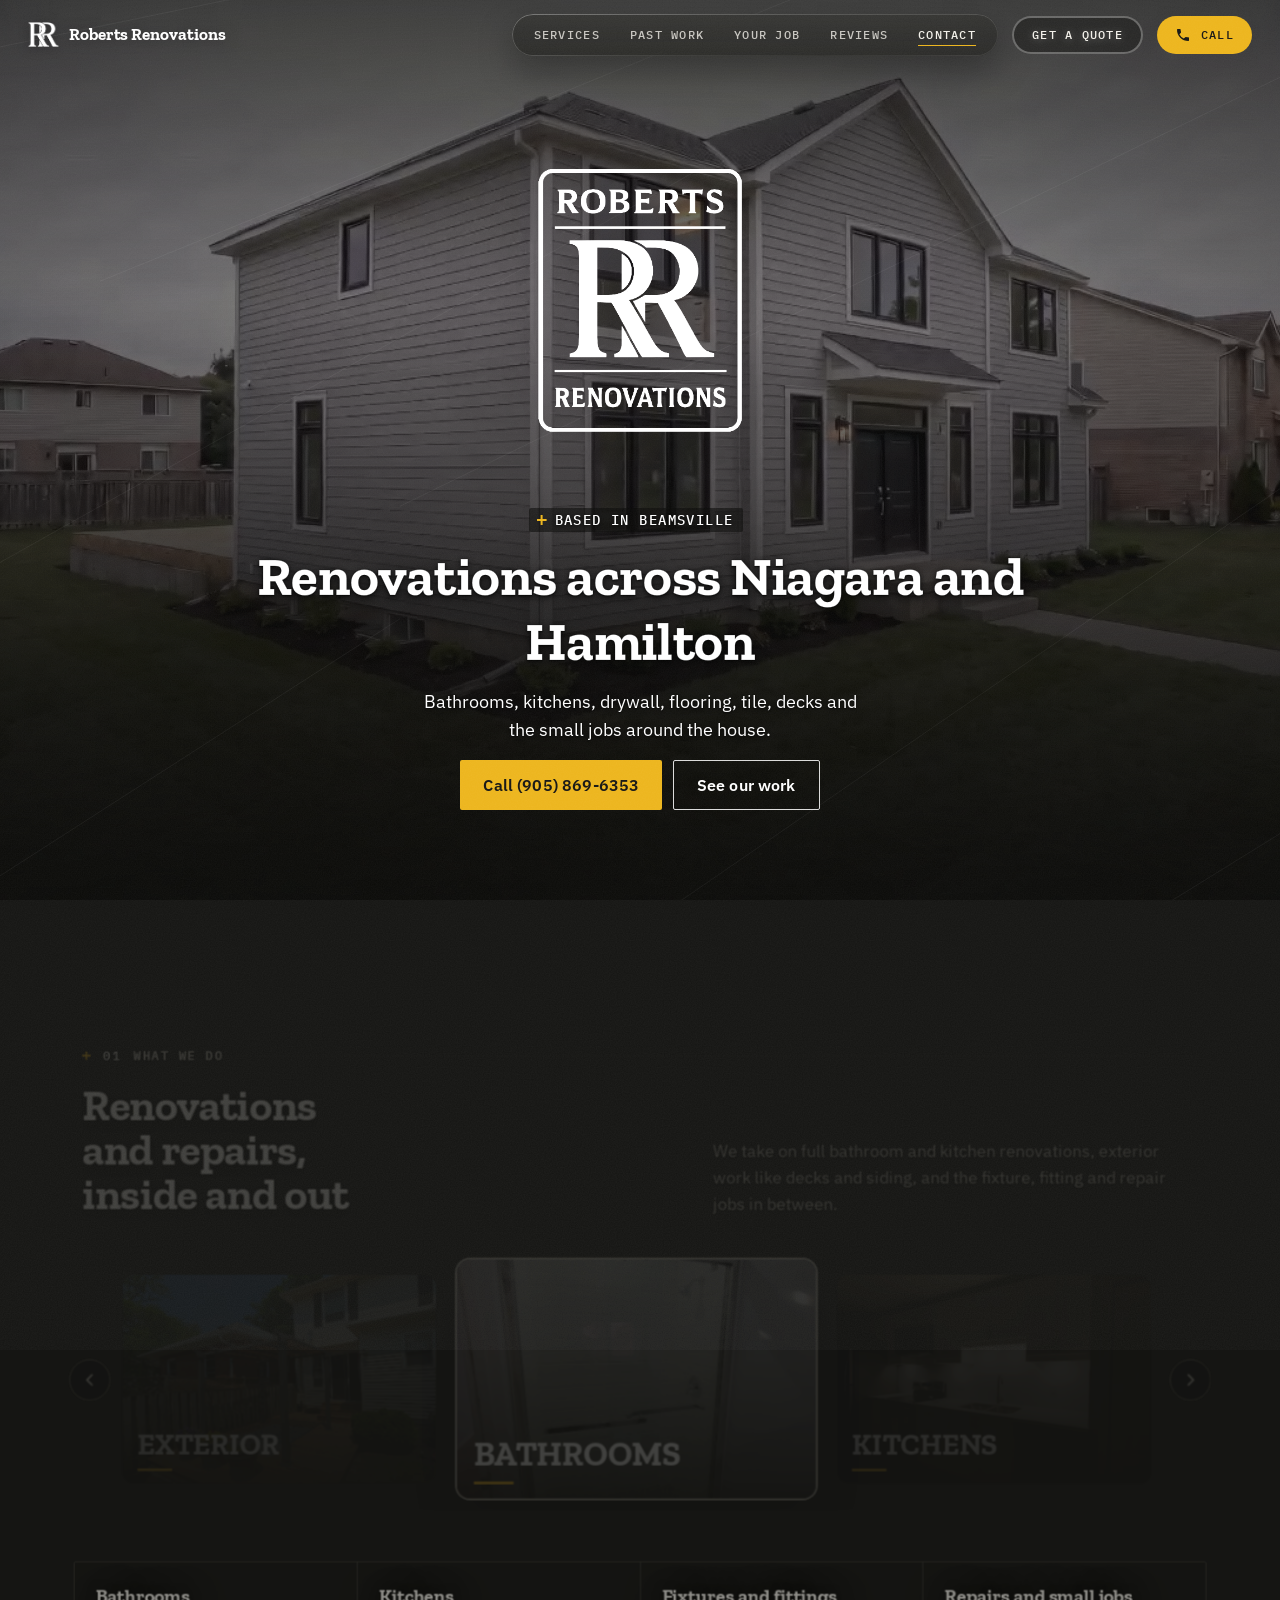
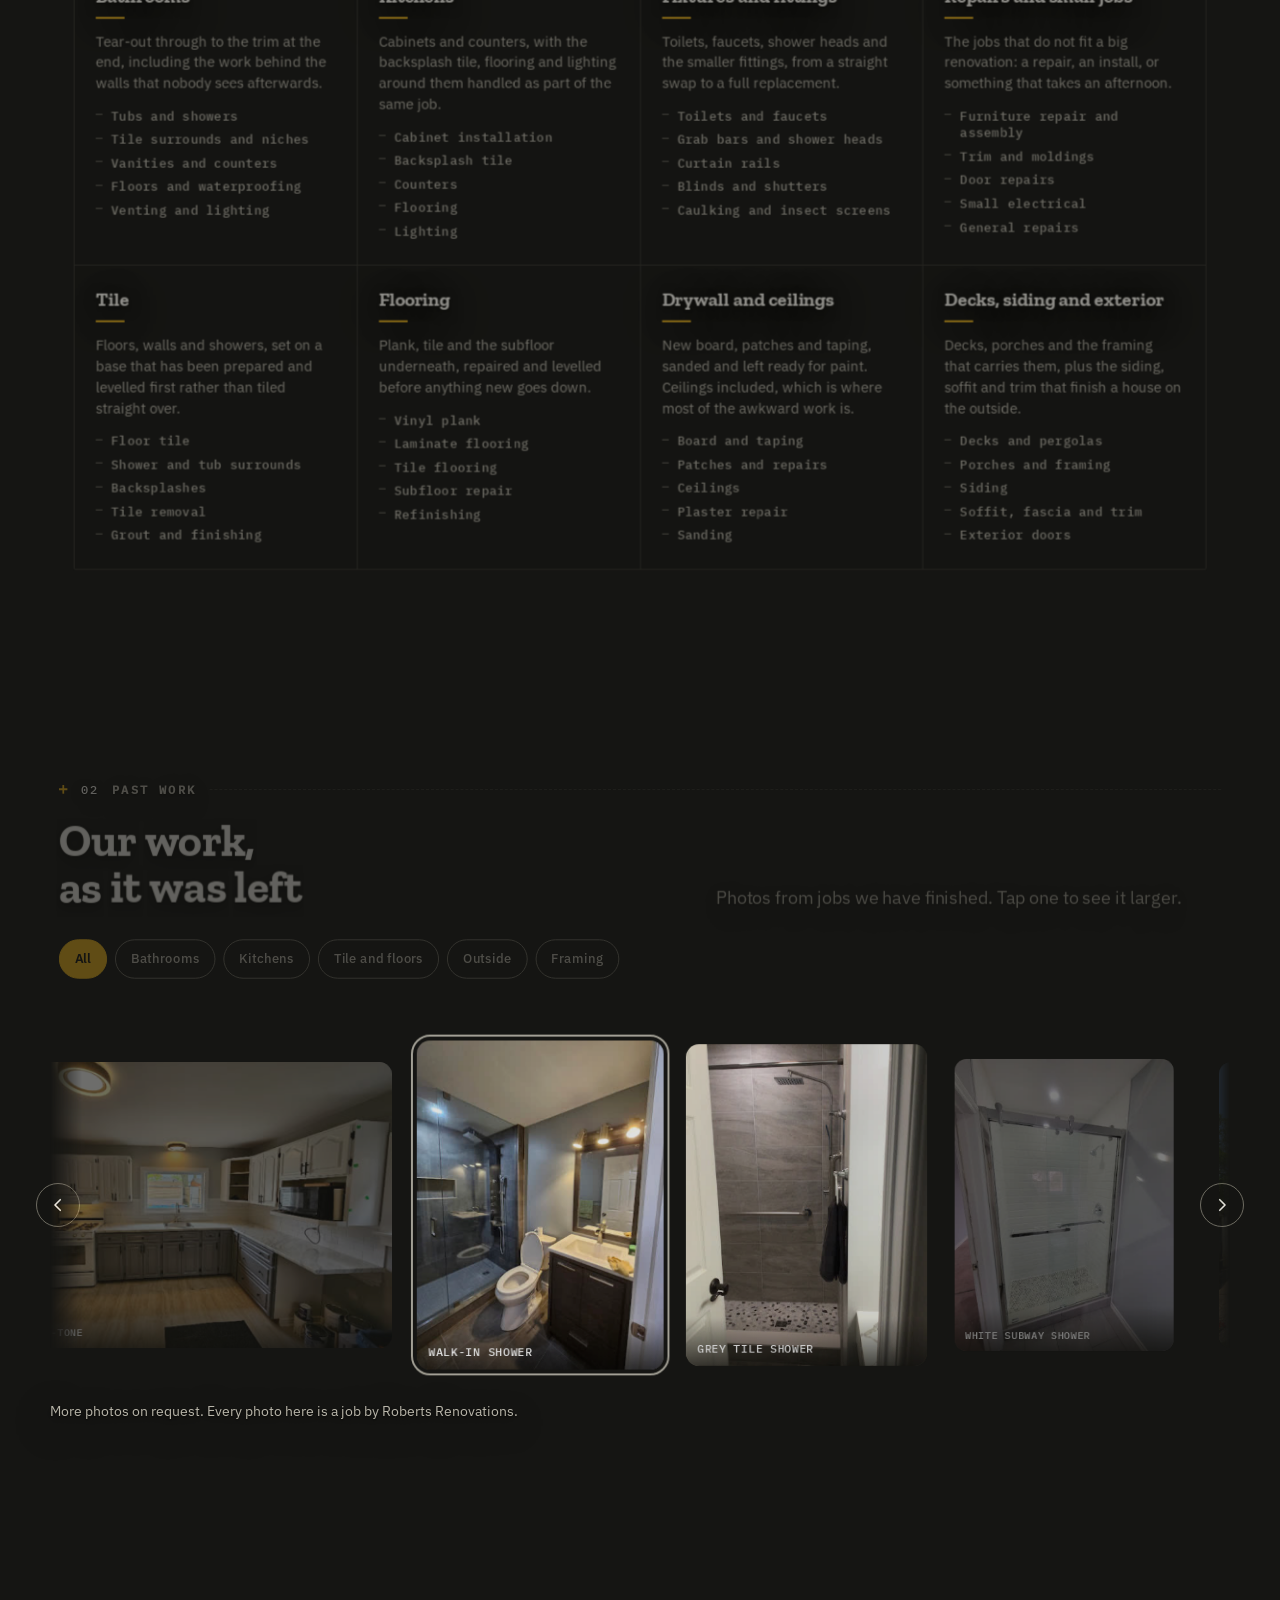
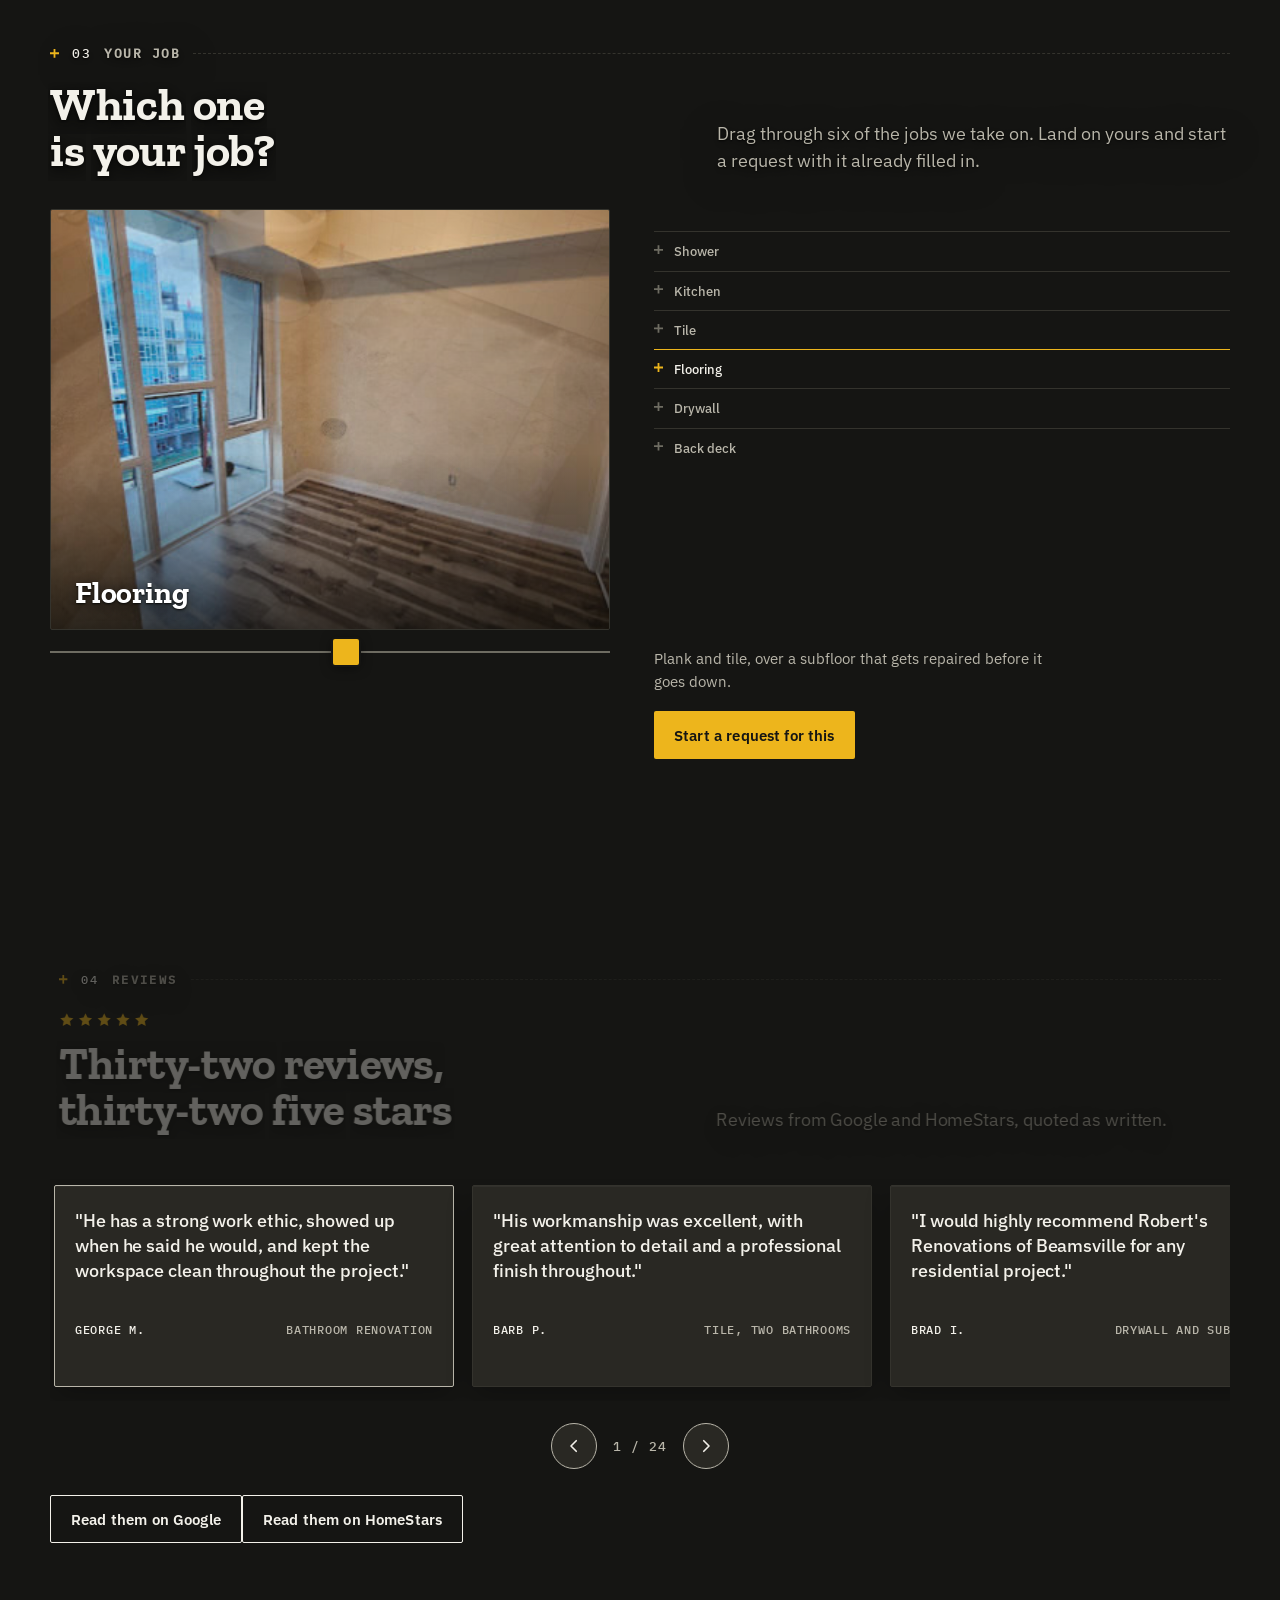
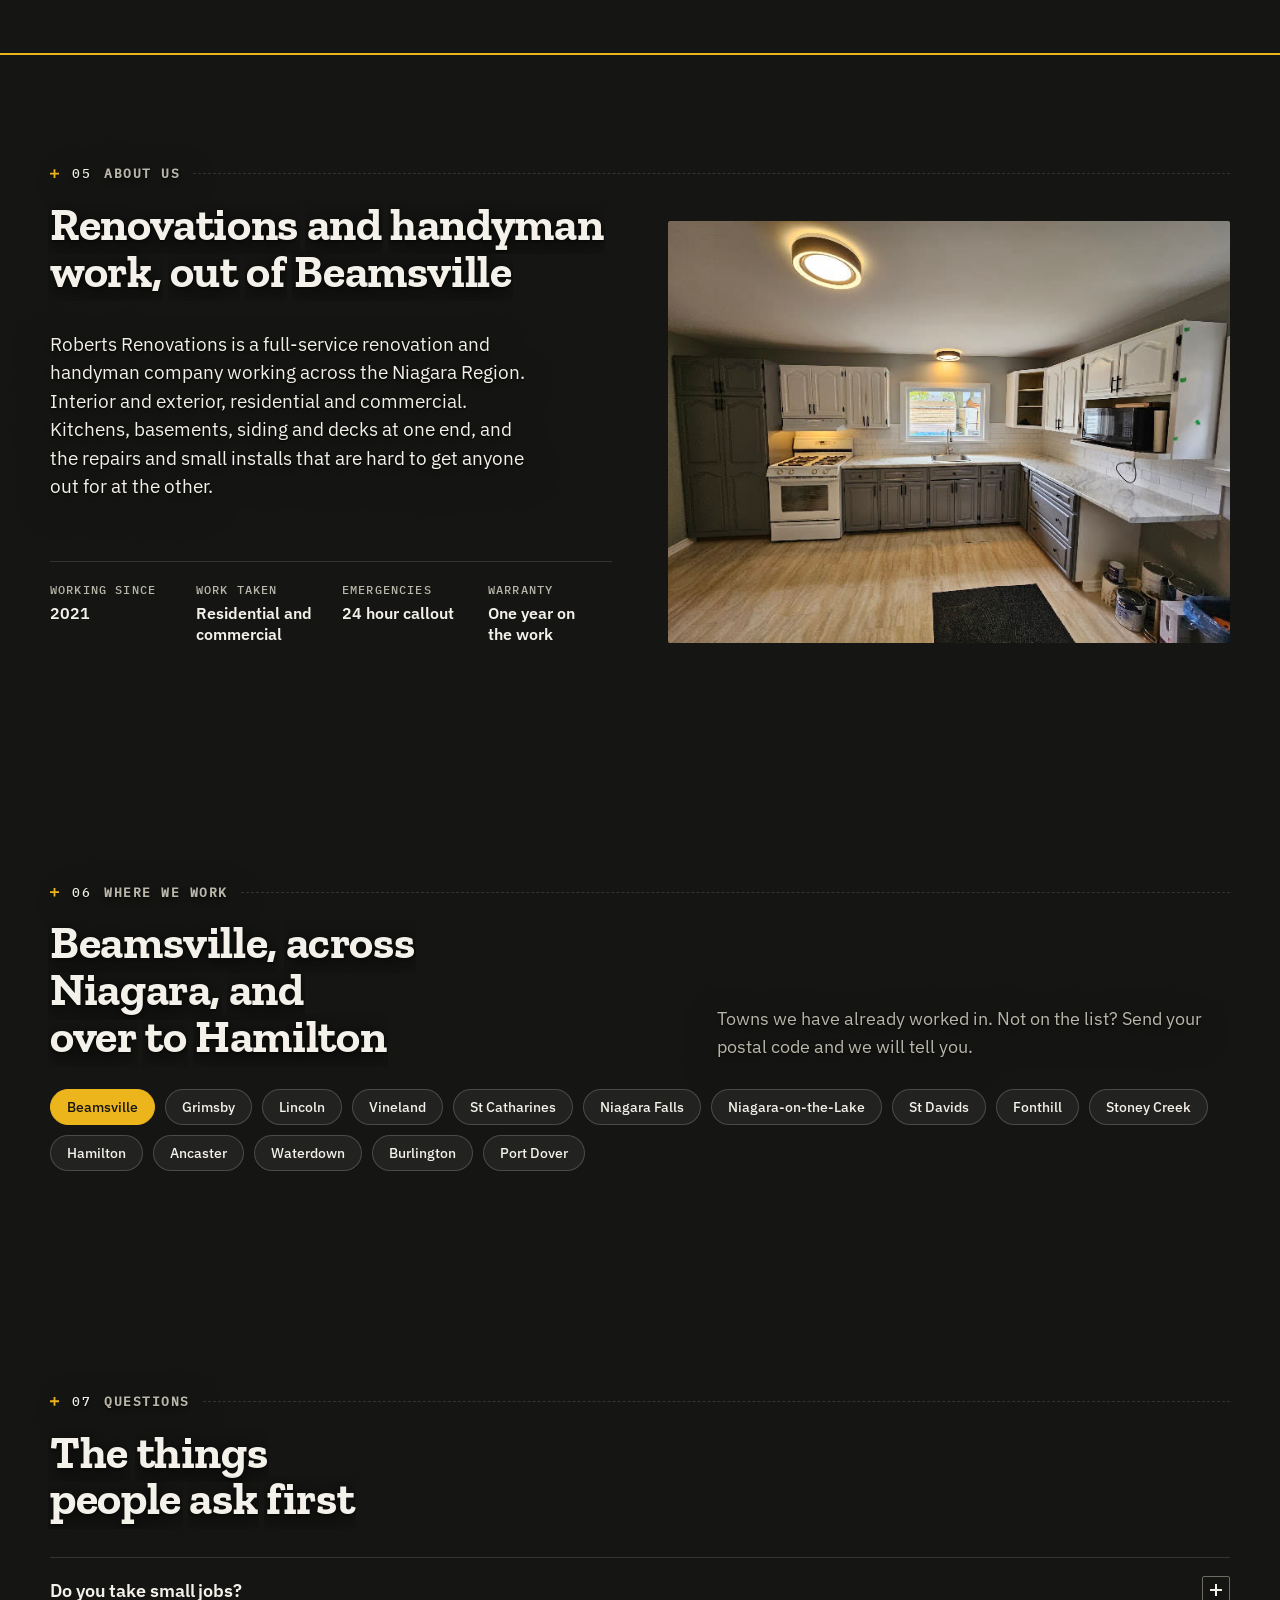
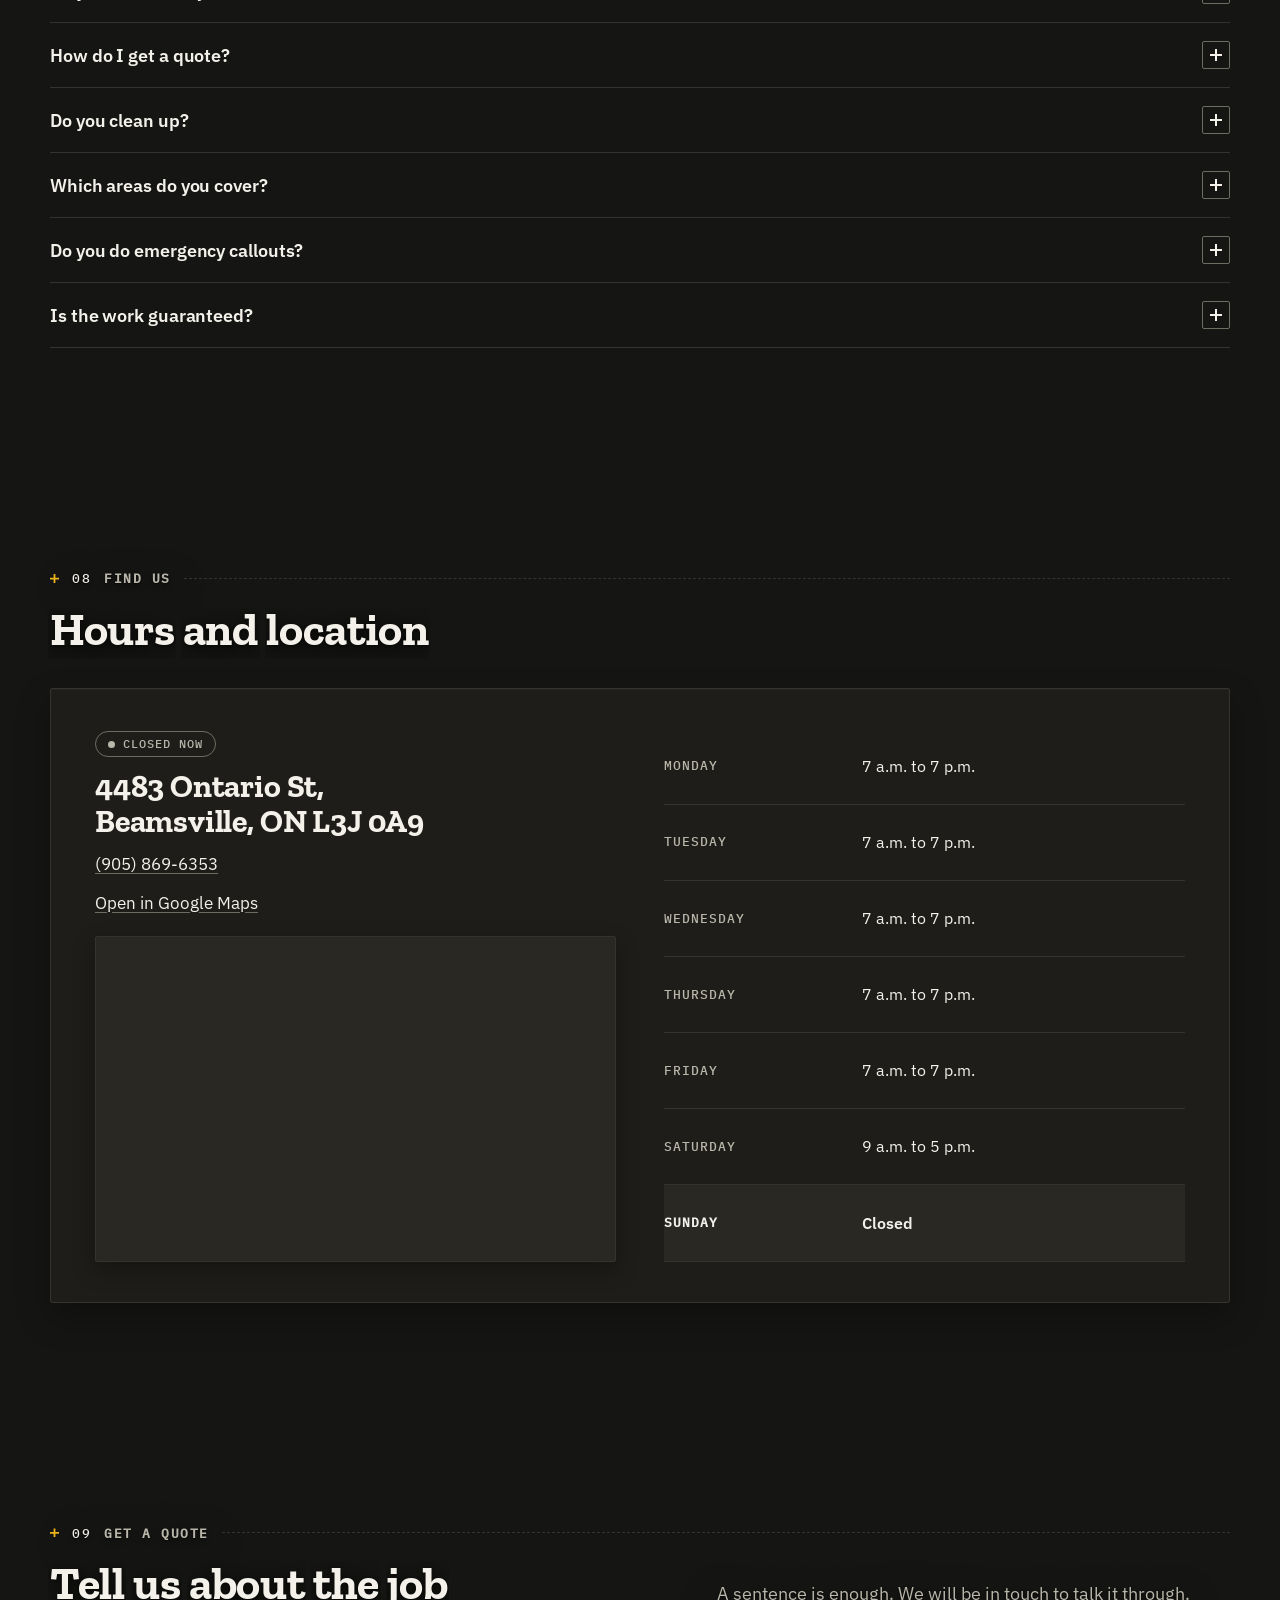
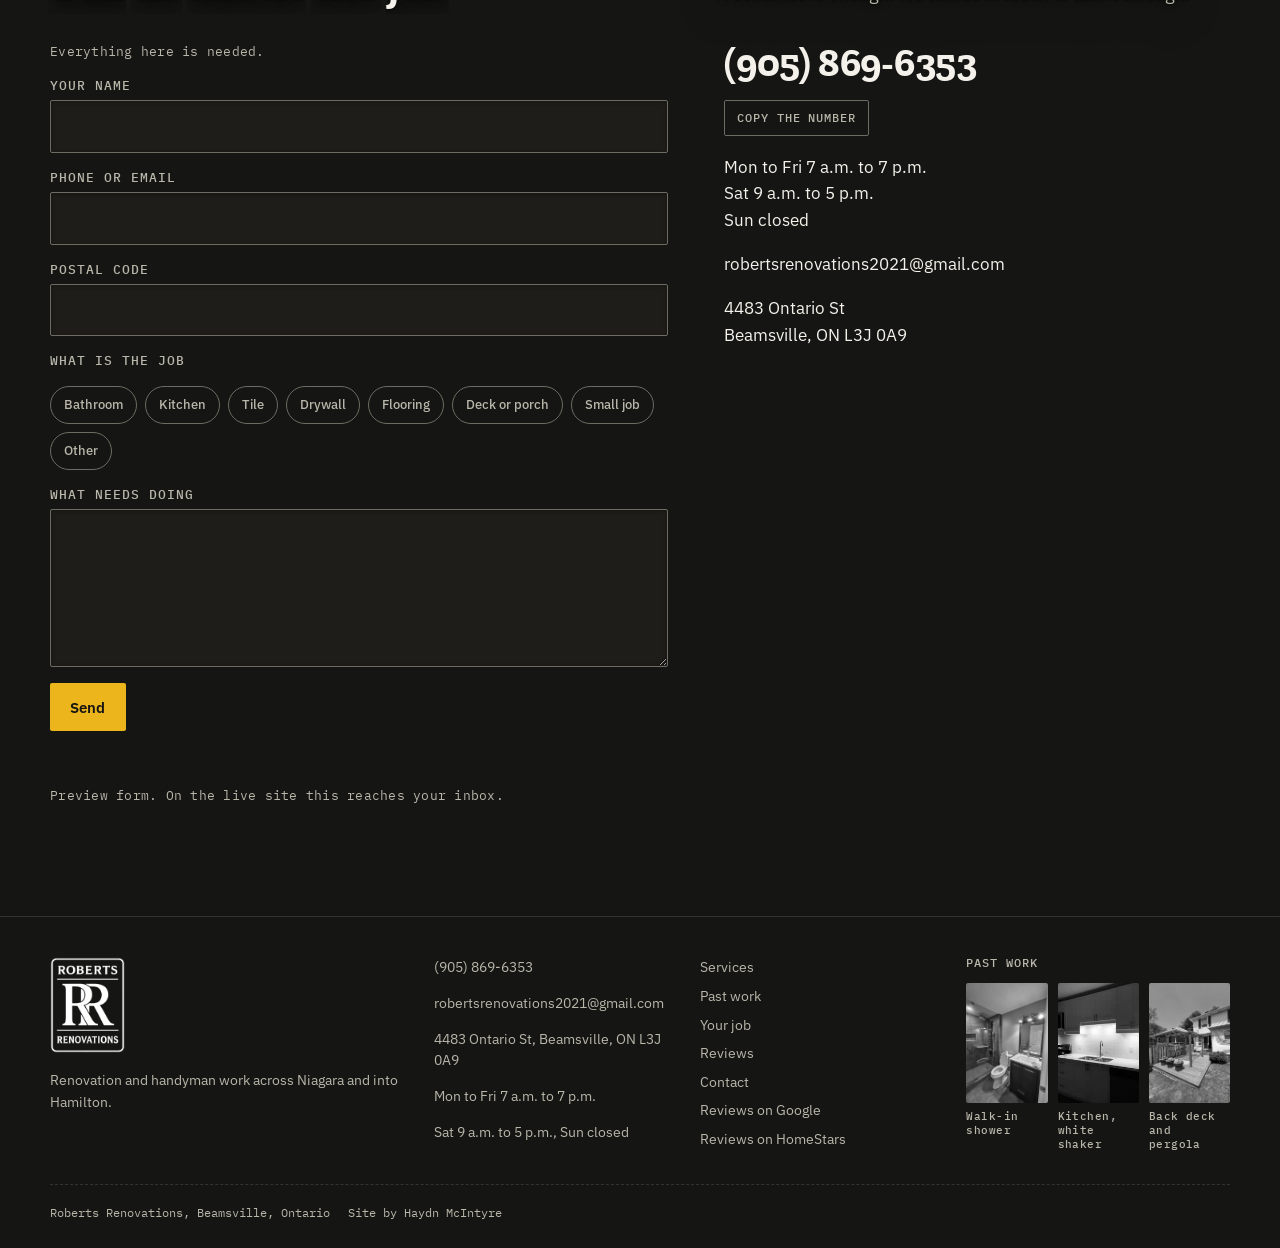
==== index.html @ 41fe7f17 "The first section arrives while the last caption is still leaving The gap after "Bathrooms and kitch" ====
<!doctype html>
<html lang="en">
<head>
<meta charset="utf-8">
<meta name="viewport" content="width=device-width, initial-scale=1, viewport-fit=cover">
<title>Renovations, Beamsville to Hamilton | Roberts Renovations</title>
<meta name="description" content="Full-service renovation and handyman work across Niagara and into Hamilton. Bathrooms, kitchens, drywall, flooring, tile, decks, repairs and small jobs. Roberts Renovations, Beamsville, Ontario. Call (905) 869-6353.">
<!-- DEPLOY STEP: these point at the GitHub Pages preview. Patch them to the client's own domain at launch. -->
<link rel="canonical" href="https://haydnm17.github.io/roberts-renovations/">
<meta property="og:type" content="website">
<meta property="og:site_name" content="Roberts Renovations">
<meta property="og:title" content="Renovations, Beamsville to Hamilton | Roberts Renovations">
<meta property="og:description" content="Full-service renovation and handyman work across Niagara and into Hamilton. Based in Beamsville, Ontario.">
<meta property="og:url" content="https://haydnm17.github.io/roberts-renovations/">
<meta property="og:image" content="https://haydnm17.github.io/roberts-renovations/assets/og.jpg">
<meta property="og:image:width" content="1200">
<meta property="og:image:height" content="630">
<meta property="og:image:alt" content="Roberts Renovations">
<meta name="twitter:card" content="summary_large_image">
<meta name="theme-color" content="#151513">
<!-- MOCKUP: remove this line the day it goes live for the client. -->
<meta name="robots" content="noindex, nofollow">
<link rel="icon" href="favicon-32.png?v=3" sizes="32x32" type="image/png">
<link rel="icon" href="favicon-48.png?v=3" sizes="48x48" type="image/png">
<link rel="apple-touch-icon" href="apple-touch-icon.png?v=3">
<link rel="manifest" href="site.webmanifest">
<link rel="preload" href="fonts/zilla-slab-700.woff2" as="font" type="font/woff2" crossorigin>
<link rel="stylesheet" href="site.css?v=15">
<script src="occlude.js?v=3" defer></script>
<script src="reviews-slider.js?v=1" defer></script>
<script src="carousel.js?v=4" defer></script>
<script src="script.js?v=28" defer></script>
<script src="motion.js?v=1" defer></script>
<script type="application/ld+json">
{
  "@context": "https://schema.org",
  "@type": "GeneralContractor",
  "@id": "https://haydnm17.github.io/roberts-renovations/#business",
  "name": "Roberts Renovations",
  "url": "https://haydnm17.github.io/roberts-renovations/",
  "image": "https://haydnm17.github.io/roberts-renovations/assets/og.jpg",
  "telephone": "+19058696353",
  "description": "Full-service renovation and handyman company. Bathrooms, kitchens, drywall, flooring, tile, decks, repairs and small jobs across Niagara and into Hamilton.",
  "address": {
    "@type": "PostalAddress",
    "streetAddress": "4483 Ontario St",
    "addressLocality": "Beamsville",
    "addressRegion": "ON",
    "postalCode": "L3J 0A9",
    "addressCountry": "CA"
  },
  "areaServed": ["Beamsville, Ontario","Grimsby, Ontario","Lincoln, Ontario","Vineland, Ontario","St. Catharines, Ontario", "St. Davids, Ontario", "Port Dover, Ontario","Niagara Falls, Ontario","Niagara-on-the-Lake, Ontario","Fonthill, Ontario","Stoney Creek, Ontario","Hamilton, Ontario","Ancaster, Ontario","Waterdown, Ontario","Burlington, Ontario"],
  "openingHoursSpecification": [
    {"@type": "OpeningHoursSpecification","dayOfWeek": ["Monday","Tuesday","Wednesday","Thursday","Friday"],"opens": "07:00","closes": "19:00"},
    {"@type": "OpeningHoursSpecification","dayOfWeek": ["Saturday"],"opens": "09:00","closes": "17:00"}
  ]
}
</script>
</head>
<body>
<!-- One environment behind the whole page. The gradient is the fallback and shows until the
     orbit loop has a frame; script.js only starts fetching it once the visitor is past the hero,
     so it never competes with the hero film for bandwidth. -->
<!-- The build film lives here now, not in the hero. It is the background of the page: fixed,
     behind everything, scrubbing as you scroll, until the switch point where it hands over to the
     orbit loop below. It was inside the hero's sticky stage before, which is why it could only
     ever be behind the first screen. Everything under it is a single fixed layer so there is only
     ever one copy of each video decoding. -->
<div class="env" aria-hidden="true">
  <img class="film-poster" src="assets/film-first.jpg" alt="" decoding="async">
  <video class="film-video" preload="none" muted playsinline disablepictureinpicture tabindex="-1"></video>
  <canvas class="film-fg" hidden></canvas>
  <div class="film-scrim"></div>
  <div class="film-vignette"></div>
  <div class="env-veil"></div>
</div>
<a class="skip" href="#main">Skip to content</a>
<div class="progress" aria-hidden="true"></div>
<div class="grain" aria-hidden="true"></div>
<div class="ambient-lines" aria-hidden="true">
  <svg viewBox="0 0 1280 1600" preserveAspectRatio="none">
    <line pathLength="1" x1="-100" y1="120" x2="500" y2="-100"></line>
    <line pathLength="1" x1="100" y1="500" x2="900" y2="-80"></line>
    <line pathLength="1" x1="400" y1="900" x2="1300" y2="120"></line>
    <line pathLength="1" x1="-200" y1="1200" x2="700" y2="300"></line>
    <line pathLength="1" x1="600" y1="1700" x2="1500" y2="600"></line>
    <line pathLength="1" x1="900" y1="1900" x2="1900" y2="800"></line>
    <line pathLength="1" x1="-300" y1="1900" x2="400" y2="1100"></line>
  </svg>
</div>

<header class="site-header" id="top">
  <a class="brand" href="#top" aria-label="Roberts Renovations, home">
    <img class="mark" src="assets/logo-mark.png" alt="" width="269" height="219" decoding="async">
    <span>Roberts Renovations</span>
  </a>
  <nav class="nav" aria-label="Sections">
    <a href="#services">Services</a>
    <a href="#work">Past work</a>
    <a href="#pick">Your job</a>
    <a href="#reviews">Reviews</a>
    <a href="#contact">Contact</a>
  </nav>
  <a class="btn btn-outline btn-quote" href="#contact">Get a quote</a>
  <a class="btn btn-primary btn-call" href="tel:+19058696353">
    <svg viewBox="0 0 24 24" aria-hidden="true"><path fill="currentColor" d="M6.6 10.8a15.1 15.1 0 0 0 6.6 6.6l2.2-2.2a1 1 0 0 1 1-.25c1.1.37 2.3.57 3.6.57a1 1 0 0 1 1 1V20a1 1 0 0 1-1 1A17 17 0 0 1 3 4a1 1 0 0 1 1-1h3.5a1 1 0 0 1 1 1c0 1.25.2 2.45.57 3.57a1 1 0 0 1-.25 1L6.6 10.8Z"/></svg>
    <span>Call</span>
  </a>
  <button class="menu-btn" aria-expanded="false" aria-controls="menu"><span>Menu</span><span class="bars" aria-hidden="true"></span></button>
</header>

<div class="menu" id="menu" role="dialog" aria-modal="false" aria-label="Menu">
  <ol>
    <li><a href="#services"><span class="n">01</span>Services</a></li>
    <li><a href="#work"><span class="n">02</span>Past work</a></li>
    <li><a href="#pick"><span class="n">03</span>Your job</a></li>
    <li><a href="#reviews"><span class="n">04</span>Reviews</a></li>
    <li><a href="#contact"><span class="n">05</span>Contact</a></li>
  </ol>
  <div class="menu-foot">
    <a href="tel:+19058696353">(905) 869-6353</a>
    <span>4483 Ontario St, Beamsville, ON L3J 0A9</span>
    <span>Mon to Fri 7 a.m. to 7 p.m., Sat 9 a.m. to 5 p.m., Sun closed</span>
  </div>
</div>

<main id="main" tabindex="-1">

<section class="film" id="film" aria-label="Roberts Renovations">
  <div class="film-scroll">
    <div class="film-stage">
      <!-- The film itself is no longer here. It is the page background now, in the .env layer at
           the top of the body, so it can run behind every section rather than only behind this
           one. What is left in the hero is the crest, the captions, and the readout: the things
           that belong to the first screen. -->
      <div class="film-crest" aria-hidden="true">
        <img class="film-crest-mark" src="assets/logo-full.png" alt="" width="376" height="484" decoding="async">
      </div>

      <div class="beats">
        <div class="beat beat-hero" data-in="-0.1" data-peak="0" data-out="0.12">
          <p class="kicker">Based in Beamsville</p>
          <div class="bracket-frame">
            <span class="bracket bracket-tl" aria-hidden="true"></span>
            <span class="bracket bracket-br" aria-hidden="true"></span>
            <h1>Renovations across Niagara and Hamilton</h1>
          </div>
          <div class="row">
            <a class="btn btn-primary" href="tel:+19058696353">Call (905) 869-6353</a>
            <a class="btn btn-ghost" href="#work">See our work</a>
          </div>
        </div>
        <div class="beat beat-svc" data-in="0.06" data-peak="0.22" data-out="0.44"><p class="beat-line">Demolition and tear-outs.</p></div>
        <div class="beat beat-svc" data-in="0.30" data-peak="0.46" data-out="0.66"><p class="beat-line">Subfloor repair and levelling.</p></div>
        <div class="beat beat-svc" data-in="0.52" data-peak="0.66" data-out="0.86"><p class="beat-line">Drywall, flooring and tile.</p></div>
        <div class="beat beat-svc" data-in="0.72" data-peak="0.86" data-out="1.00"><p class="beat-line">Bathrooms and kitchens, finished properly.</p></div>
        <div class="beat beat-final" data-in="0.91" data-peak="0.955" data-out="2">
          <div class="beat-copy">
            <p class="kicker">Reviews</p>
            <div class="bracket-frame">
              <span class="bracket bracket-tl" aria-hidden="true"></span>
              <span class="bracket bracket-br" aria-hidden="true"></span>
              <p class="beat-line">Thirty-two five-star reviews.</p>
            </div>
            <div class="row">
              <a class="btn btn-primary" href="tel:+19058696353">Call (905) 869-6353</a>
              <a class="btn btn-ghost" href="#reviews">Read the reviews</a>
            </div>
          </div>
          <div class="quote-card">
            <span class="bracket bracket-tl" aria-hidden="true"></span>
            <p class="label"><span>Get a quote</span></p>
            <p>Tell us about the job. We will be in touch to talk it through.</p>
            <p class="quote-phone"><a href="tel:+19058696353">(905) 869-6353</a></p>
            <a class="btn btn-primary" href="#contact">Send a request</a>
          </div>
        </div>
        <div class="beat beat-static">
          <p class="kicker">Based in Beamsville</p>
          <h1>Renovations across Niagara and Hamilton</h1>
          <p class="lede">Bathrooms, kitchens, drywall, flooring, tile, decks and the small jobs around the house.</p>
          <div class="row">
            <a class="btn btn-primary" href="tel:+19058696353">Call (905) 869-6353</a>
            <a class="btn btn-ghost" href="#work">See our work</a>
          </div>
        </div>
      </div>

      <svg class="film-ring" viewBox="0 0 48 48" aria-hidden="true">
        <circle cx="24" cy="24" r="20" fill="none" stroke="rgba(255,255,255,.22)" stroke-width="2"/>
        <circle class="arc" cx="24" cy="24" r="20" fill="none" stroke="#EDB51C" stroke-width="2"
                stroke-linecap="round" stroke-dasharray="126" style="stroke-dashoffset:126"/>
      </svg>
    </div>
  </div>
</section>

<section class="section landing" id="services" data-n="01">
  <div class="wrap">
    <p class="label"><span class="n">01</span><span>What we do</span></p>
    <div class="title-block">
      <h2>Renovations and repairs, inside and out</h2>
      <p class="lede">We take on full bathroom and kitchen renovations, exterior work like decks and siding, and the fixture, fitting and repair jobs in between.</p>
    </div>

    <!-- The photograph is a backdrop for the word here, not a portfolio shot. The portfolio is
         the work grid below, which is why those run sharp and these run dark. Every tile names
         something the photographs or the ten reviews actually evidence, so nothing here is a
         service nobody has seen them do. The images are decorative and carry no alt text: the
         link's own words are the label. -->
    <ul class="svc-tiles">
      <li><a href="#work"><img src="assets/shower-white-subway.jpg" alt="" loading="lazy" width="382" height="510"><span>Bathrooms</span></a></li>
      <li><a href="#work"><img src="assets/kitchen-white-shaker.jpg" alt="" loading="lazy" width="680" height="324"><span>Kitchens</span></a></li>
      <li><a href="#work"><img src="assets/floor-tile.jpg" alt="" loading="lazy" width="382" height="510"><span>Tile</span></a></li>
      <li><a href="#work"><img src="assets/vinyl-plank-floor.jpg" alt="" loading="lazy" width="382" height="510"><span>Flooring</span></a></li>
      <li><a href="#work"><img src="assets/commercial-drywall.jpg" alt="" loading="lazy" width="382" height="510"><span>Drywall</span></a></li>
      <li><a href="#work"><img src="assets/deck-pergola.jpg" alt="" loading="lazy" width="382" height="510"><span>Exterior</span></a></li>
    </ul>

    <!-- What each service actually involves. This is the part a homeowner is looking for and
         the thing the old list did not give them. Every heading here is evidenced: the six
         Google categories, the photographs, or the ten reviews. Descriptions say what the work
         is, never what it costs, how long it takes, or what is guaranteed. Do not add a price,
         a timeframe, a warranty or a licence claim to this section. -->
    <ul class="svc-detail">
    
      <!-- SOURCE: Google reviews from George Mitges and Marlene McDonald (full bathroom renovations,
           teardown to finish, new drywall, flooring and a walk-in shower); Google review from
           aubreyannwatkins (venting and interior/exterior lighting for a basement bathroom); their
           own HomeStars description ("updating a kitchen, finishing a basement... residential and
           commercial renovation needs") and their HomeStars service list ("Install or renovate
           bathroom", "Powder room renovation", "Repair shower or bath", "Bathtub or kitchen
           resurface or reface"); photos assets/bathroom-walkin-shower.jpg, assets/shower-grey-tile.jpg,
           assets/shower-white-subway.jpg, assets/vanity-marble.jpg (vanity with marble-look counter). -->
      <li>
        <h3>Bathrooms</h3>
        <p>Tear-out through to the trim at the end, including the work behind the walls that nobody sees afterwards.</p>
        <ul><li>Tubs and showers</li><li>Tile surrounds and niches</li><li>Vanities and counters</li><li>Floors and waterproofing</li><li>Venting and lighting</li></ul>
      </li>
    
      <!-- SOURCE: their own HomeStars description ("updating a kitchen"); their HomeStars service
           list ("Repair kitchen cabinets", "Assemble or disassemble kitchen cabinets", "Bathtub or
           kitchen resurface or reface"); photos assets/kitchen-two-tone.jpg and
           assets/kitchen-white-shaker.jpg, both viewed directly: cabinets, marble-look counters,
           subway tile backsplash, under-cabinet and ceiling lighting, and flooring are all visible
           in the photographs themselves. -->
      <li>
        <h3>Kitchens</h3>
        <p>Cabinets and counters, with the backsplash tile, flooring and lighting around them handled as part of the same job.</p>
        <ul><li>Cabinet installation</li><li>Backsplash tile</li><li>Counters</li><li>Flooring</li><li>Lighting</li></ul>
      </li>
    
      <!-- SOURCE: this is the category the written evidence is heaviest on. HomeStars reviews 1, 7,
           8 and 10 (install or repair bathroom fixtures: toilet, sink, grab bars, hand-held shower
           head); review 2 (install or repair faucets); review 9 (install or replace curtain rails,
           3 rails); review 20 (install or replace shutters or blinds) and the Google review from
           Cottage Gyrl (a small job, mounting a blind over a high arch); review 22 (install, repair
           or replace caulking, tub/shower); review 16 (install or replace insect screen, supply and
           install). Their HomeStars service list carries every one of these as a named line item:
           "Install or repair faucets", "Install or replace curtain rails", "Install or replace
           insect screen", "Repair shutters or blinds", "Install, repair or replace caulking",
           "Install or repair bathroom fixtures". No photograph in assets shows this work; it is
           sourced from the reviews and their own service list only. -->
      <li>
        <h3>Fixtures and fittings</h3>
        <p>Toilets, faucets, shower heads and the smaller fittings, from a straight swap to a full replacement.</p>
        <ul><li>Toilets and faucets</li><li>Grab bars and shower heads</li><li>Curtain rails</li><li>Blinds and shutters</li><li>Caulking and insect screens</li></ul>
      </li>
    
      <!-- SOURCE: the single largest block of review evidence. HomeStars reviews 6 and 21 (repair or
           transform furniture, including a bed frame) and review 12 (assemble or disassemble
           furniture) and the Google review from darlene richards (assembling a 13-box IKEA cabinet);
           reviews 14 and 19 (trim and decorative moldings, new installation and replacement); review
           17 (repair door, front door hinges); review 5 (small electrical jobs, installing a lamp);
           reviews 3, 4, 11, 15 and 18, all logged under their own "Various small jobs" category
           (a running shower tap repair, installing 2 over-range microwaves, sealing around exhaust
           pipes in a basement wall, removing and installing 2 toilets, and a tile/tap repair). Their
           HomeStars service list: "Various small jobs", "Build furniture", "Repair or transform
           furniture", "Assemble or disassemble furniture", "Trim and decorative moldings", "Repair
           door", "Small electrical jobs", "Mount artwork, TVs or furniture", "Put up lighting". No
           photograph in assets shows this work; it is sourced from the reviews and their own service
           list only. -->
      <li>
        <h3>Repairs and small jobs</h3>
        <p>The jobs that do not fit a big renovation: a repair, an install, or something that takes an afternoon.</p>
        <ul><li>Furniture repair and assembly</li><li>Trim and moldings</li><li>Door repairs</li><li>Small electrical</li><li>General repairs</li></ul>
      </li>
    
      <!-- SOURCE: Google review from Barb Podger (installing and grouting tile in two bathrooms);
           HomeStars review 18 (tile removal as part of a small job); their HomeStars service list
           ("Wall or floor tiling"); photos assets/floor-tile.jpg, assets/shower-grey-tile.jpg,
           assets/shower-white-subway.jpg, and assets/kitchen-two-tone.jpg (white subway tile
           backsplash, confirmed by viewing the photo). -->
      <li>
        <h3>Tile</h3>
        <p>Floors, walls and showers, set on a base that has been prepared and levelled first rather than tiled straight over.</p>
        <ul><li>Floor tile</li><li>Shower and tub surrounds</li><li>Backsplashes</li><li>Tile removal</li><li>Grout and finishing</li></ul>
      </li>
    
      <!-- SOURCE: Google review from Brad Ireland (subfloor repair, alongside drywall repair); their
           HomeStars service list ("Install laminate floor", "Install vinyl, linoleum or PVC floor",
           "Install concrete floor", "Epoxy flooring", "Install or replace wooden floor or parquet",
           "Repair floor", "Refinish or polish floor"); photo assets/vinyl-plank-floor.jpg. -->
      <li>
        <h3>Flooring</h3>
        <p>Plank, tile and the subfloor underneath, repaired and levelled before anything new goes down.</p>
        <ul><li>Vinyl plank</li><li>Laminate flooring</li><li>Tile flooring</li><li>Subfloor repair</li><li>Refinishing</li></ul>
      </li>
    
      <!-- SOURCE: HomeStars review 13 (drywall repair and painting, 1 room, Fonthill); Google review
           from Brad Ireland (drywall and subfloor repair) and Andy Tait (shiplap ceiling, drywall,
           door trim and painting); their HomeStars service list ("Drywall", "Repair plaster",
           "Install plaster", "Install or repair acoustic ceiling tiles"); photo
           assets/commercial-drywall.jpg, showing drywall hung on both the walls and the ceiling of a
           large room. -->
      <li>
        <h3>Drywall and ceilings</h3>
        <p>New board, patches and taping, sanded and left ready for paint. Ceilings included, which is where most of the awkward work is.</p>
        <ul><li>Board and taping</li><li>Patches and repairs</li><li>Ceilings</li><li>Plaster repair</li><li>Sanding</li></ul>
      </li>
    
      <!-- SOURCE: their own HomeStars description ("interior and exterior projects... replacing
           siding, or building a new deck"); their HomeStars service list ("Install siding or
           stucco", "Build porch", "Clean or seal deck, fence or patio", "Build or replace decking",
           "Exterior trim", "Replace or repair fascia boards, groove boards or bargeboards", "Install
           or replace exterior or reinforced doors", "Carpentry framing"); photos
           assets/deck-pergola.jpg (deck and pergola), assets/porch-roof-framing.jpg (porch roof
           being framed on a bungalow), assets/second-storey-framing.jpg and
           assets/basement-dig-out.jpg (framing and foundation work on additions), assets/canopy-soffit.jpg
           and assets/cedar-canopy.jpg (soffit and a cedar tongue-and-groove canopy ceiling), and
           assets/french-doors.jpg (new exterior french doors). NOTE: siding itself has no photograph
           anywhere in site/assets. That bullet is carried on their own description and their own
           service list alone; see the note at the bottom of this file. -->
      <li>
        <h3>Decks, siding and exterior</h3>
        <p>Decks, porches and the framing that carries them, plus the siding, soffit and trim that finish a house on the outside.</p>
        <ul><li>Decks and pergolas</li><li>Porches and framing</li><li>Siding</li><li>Soffit, fascia and trim</li><li>Exterior doors</li></ul>
      </li>
    
    </ul>
    </div>
  </div>
</section>

<section class="section" id="work" data-n="02">
  <div class="wrap">
    <p class="label"><span class="n">02</span><span>Past work</span></p>
    <div class="title-block">
      <h2>Our work, as it was left</h2>
      <p class="lede">Photos from jobs we have finished. Tap one to see it larger.</p>
    </div>
    <div class="work-filter" role="group" aria-label="Filter the photos">
      <button type="button" data-filter="all" aria-pressed="true">All</button>
      <button type="button" data-filter="bathrooms" aria-pressed="false">Bathrooms</button>
      <button type="button" data-filter="kitchens" aria-pressed="false">Kitchens</button>
      <button type="button" data-filter="tile" aria-pressed="false">Tile and floors</button>
      <button type="button" data-filter="outside" aria-pressed="false">Outside</button>
      <button type="button" data-filter="framing" aria-pressed="false">Framing</button>
    </div>
    <div class="work-grid">
      <figure class="wide" data-tags="kitchens"><button type="button" data-full="assets/kitchen-two-tone.jpg" data-caption="Kitchen, two-tone cabinets and subway tile"><img src="assets/kitchen-two-tone-sm.jpg" alt="Kitchen with grey lower cabinets, white uppers and white subway tile" loading="lazy" width="480" height="360"></button><figcaption>Kitchen, two-tone</figcaption></figure>
      <figure data-tags="bathrooms tile"><button type="button" data-full="assets/bathroom-walkin-shower.jpg" data-caption="Bathroom, walk-in shower and dark vanity"><img src="assets/bathroom-walkin-shower-sm.jpg" alt="Bathroom with a glass walk-in shower in dark grey tile and a dark vanity" loading="lazy" width="382" height="510"></button><figcaption>Walk-in shower</figcaption></figure>
      <figure data-tags="bathrooms tile"><button type="button" data-full="assets/shower-grey-tile.jpg" data-caption="Shower, large grey tile and pebble floor"><img src="assets/shower-grey-tile-sm.jpg" alt="Shower with large grey wall tile, a rain head and a pebble floor" loading="lazy" width="382" height="510"></button><figcaption>Grey tile shower</figcaption></figure>
      <figure data-tags="bathrooms tile"><button type="button" data-full="assets/shower-white-subway.jpg" data-caption="Shower, white subway tile"><img src="assets/shower-white-subway-sm.jpg" alt="Shower with white subway tile, a sliding glass door and a pebble floor" loading="lazy" width="382" height="510"></button><figcaption>White subway shower</figcaption></figure>
      <figure data-tags="outside"><button type="button" data-full="assets/deck-pergola.jpg" data-caption="Back deck with pergola"><img src="assets/deck-pergola-sm.jpg" alt="New cedar back deck with a pergola and planters" loading="lazy" width="382" height="510"></button><figcaption>Back deck and pergola</figcaption></figure>
      <figure data-tags="outside framing"><button type="button" data-full="assets/porch-roof-framing.jpg" data-caption="Porch roof framing"><img src="assets/porch-roof-framing-sm.jpg" alt="A new porch roof being framed on the front of a bungalow" loading="lazy" width="382" height="510"></button><figcaption>Porch roof framing</figcaption></figure>
      <figure class="wide" data-tags="framing outside"><button type="button" data-full="assets/basement-dig-out.jpg" data-caption="Basement dig-out and foundation"><img src="assets/basement-dig-out-sm.jpg" alt="A basement excavation with new foundation walls beside a house" loading="lazy" width="480" height="360"></button><figcaption>Basement dig-out</figcaption></figure>
      <figure data-tags="outside"><button type="button" data-full="assets/french-doors.jpg" data-caption="New french doors"><img src="assets/french-doors-sm.jpg" alt="New white french doors on a brick house" loading="lazy" width="382" height="510"></button><figcaption>New french doors</figcaption></figure>
      <figure data-tags="tile"><button type="button" data-full="assets/vinyl-plank-floor.jpg" data-caption="Vinyl plank flooring"><img src="assets/vinyl-plank-floor-sm.jpg" alt="Grey vinyl plank flooring in a bright room" loading="lazy" width="382" height="510"></button><figcaption>Vinyl plank flooring</figcaption></figure>
      <figure data-tags="outside"><button type="button" data-full="assets/cedar-canopy.jpg" data-caption="Cedar canopy ceiling"><img src="assets/cedar-canopy-sm.jpg" alt="A cedar tongue and groove ceiling on an outdoor canopy" loading="lazy" width="242" height="510"></button><figcaption>Cedar canopy ceiling</figcaption></figure>
      <figure data-tags="bathrooms"><button type="button" data-full="assets/vanity-marble.jpg" data-caption="Vanity with marble-look counter"><img src="assets/vanity-marble-sm.jpg" alt="A grey vanity with a white marble-look counter and chrome tap" loading="lazy" width="382" height="510"></button><figcaption>Vanity and counter</figcaption></figure>
      <figure data-tags="framing"><button type="button" data-full="assets/second-storey-framing.jpg" data-caption="Second storey framing"><img src="assets/second-storey-framing-sm.jpg" alt="Second storey walls framed and sheathed under a blue sky" loading="lazy" width="382" height="510"></button><figcaption>Second storey framing</figcaption></figure>
      <figure data-tags="framing"><button type="button" data-full="assets/commercial-drywall.jpg" data-caption="Commercial drywall and ceiling"><img src="assets/commercial-drywall-sm.jpg" alt="A large open room with drywall hung on the walls and ceiling" loading="lazy" width="382" height="510"></button><figcaption>Commercial drywall</figcaption></figure>
      <figure class="wide" data-tags="kitchens"><button type="button" data-full="assets/kitchen-white-shaker.jpg" data-caption="Kitchen, white shaker cabinets"><img src="assets/kitchen-white-shaker-sm.jpg" alt="Kitchen with white shaker cabinets, under-cabinet lighting and stainless appliances" loading="lazy" width="480" height="228"></button><figcaption>Kitchen, white shaker</figcaption></figure>
      <figure data-tags="outside"><button type="button" data-full="assets/canopy-soffit.jpg" data-caption="Entrance canopy and soffit"><img src="assets/canopy-soffit-sm.jpg" alt="A wide entrance canopy with a painted soffit and a steel beam" loading="lazy" width="382" height="510"></button><figcaption>Canopy and soffit</figcaption></figure>
      <figure data-tags="tile"><button type="button" data-full="assets/floor-tile.jpg" data-caption="Floor tile"><img src="assets/floor-tile-sm.jpg" alt="Large-format stone-look floor tile in a washroom" loading="lazy" width="382" height="510"></button><figcaption>Floor tile</figcaption></figure>
    </div>
    <p class="work-note">More photos on request. Every photo here is a job by Roberts Renovations.</p>
  </div>
</section>

<!-- The drag mechanic from the old house-build slider, pointed at something true. Every frame is
     one of their own photographs, the label names the work in it, and the button carries that
     choice into the contact form so the visitor does not have to describe it twice. This is a
     picker, not a gallery: the gallery is the work grid above. -->
<section class="section" id="pick" data-n="03">
  <div class="wrap">
    <p class="label"><span class="n">03</span><span>Your job</span></p>
    <div class="title-block">
      <h2>Which one is your job?</h2>
      <p class="lede">Drag through six of the jobs we take on. Land on yours and start a request with it already filled in.</p>
    </div>
    <div class="builder" id="builder" data-spot>
      <div class="builder-stage">
        <canvas aria-hidden="true"></canvas>
        <p class="builder-label">Shower</p>
      </div>
      <label class="visually-hidden" for="builder-range">Choose the kind of job</label>
      <input class="builder-range" id="builder-range" type="range" min="0" max="100" value="0" step="1"
             aria-describedby="builder-desc">
      <p class="visually-hidden" id="builder-desc">Drag to move between the kinds of work we take on.</p>
      <ol class="builder-steps">
        <li role="button" tabindex="0" aria-current="true"  data-img="assets/shower-white-subway.jpg" data-job="Bathroom" data-note="Tear-out, waterproofing, tile, vanity and fixtures.">Shower</li>
        <li role="button" tabindex="0" aria-current="false" data-img="assets/kitchen-white-shaker.jpg" data-job="Kitchen" data-note="Cabinets, counters and backsplash, with the floor and lighting around them.">Kitchen</li>
        <li role="button" tabindex="0" aria-current="false" data-img="assets/floor-tile.jpg" data-job="Tile" data-note="Floors, walls and showers, set on a base that gets levelled first.">Tile</li>
        <li role="button" tabindex="0" aria-current="false" data-img="assets/vinyl-plank-floor.jpg" data-job="Flooring" data-note="Plank and tile, over a subfloor that gets repaired before it goes down.">Flooring</li>
        <li role="button" tabindex="0" aria-current="false" data-img="assets/commercial-drywall.jpg" data-job="Drywall" data-note="New board, patches and taping, sanded ready for paint.">Drywall</li>
        <li role="button" tabindex="0" aria-current="false" data-img="assets/deck-pergola.jpg" data-job="Deck or porch" data-note="Decks, porches, canopies and the framing that carries them.">Back deck</li>
      </ol>
      <p class="builder-note" id="builder-note">Tear-out, waterproofing, tile, vanity and fixtures.</p>
      <button class="btn btn-primary builder-go" type="button" data-go>Start a request for this</button>
    </div>
  </div>
</section>


<section class="section panel" id="reviews" data-n="04">
  <div class="wrap">
    <p class="label"><span class="n">04</span><span>Reviews</span></p>
    <div class="title-block">
      <div>
        <p class="stars" aria-label="Five stars">
          <svg viewBox="0 0 24 24" aria-hidden="true"><path fill="currentColor" d="M12 2l3 6.6 7 .8-5.2 4.9 1.4 7.1L12 18l-6.2 3.4 1.4-7.1L2 9.4l7-.8z"/></svg>
          <svg viewBox="0 0 24 24" aria-hidden="true"><path fill="currentColor" d="M12 2l3 6.6 7 .8-5.2 4.9 1.4 7.1L12 18l-6.2 3.4 1.4-7.1L2 9.4l7-.8z"/></svg>
          <svg viewBox="0 0 24 24" aria-hidden="true"><path fill="currentColor" d="M12 2l3 6.6 7 .8-5.2 4.9 1.4 7.1L12 18l-6.2 3.4 1.4-7.1L2 9.4l7-.8z"/></svg>
          <svg viewBox="0 0 24 24" aria-hidden="true"><path fill="currentColor" d="M12 2l3 6.6 7 .8-5.2 4.9 1.4 7.1L12 18l-6.2 3.4 1.4-7.1L2 9.4l7-.8z"/></svg>
          <svg viewBox="0 0 24 24" aria-hidden="true"><path fill="currentColor" d="M12 2l3 6.6 7 .8-5.2 4.9 1.4 7.1L12 18l-6.2 3.4 1.4-7.1L2 9.4l7-.8z"/></svg>
        </p>
        <h2>Thirty-two reviews, thirty-two five stars</h2>
      </div>
      <p class="lede">Reviews from Google and HomeStars, quoted as written.</p>
    </div>
    <ul class="reviews">
      <li class="review" data-spot><blockquote>"He has a strong work ethic, showed up when he said he would, and kept the workspace clean throughout the project."</blockquote><footer><b>George M.</b><span>Bathroom renovation</span></footer></li>
      <li class="review" data-spot><blockquote>"His workmanship was excellent, with great attention to detail and a professional finish throughout."</blockquote><footer><b>Barb P.</b><span>Tile, two bathrooms</span></footer></li>
      <li class="review" data-spot><blockquote>"I would highly recommend Robert's Renovations of Beamsville for any residential project."</blockquote><footer><b>Brad I.</b><span>Drywall and subfloor</span></footer></li>
      <li class="review" data-spot><blockquote>"The workmanship and quality of the finishes was first class."</blockquote><footer><b>Andy T.</b><span>Shiplap ceiling, trim, paint</span></footer></li>
      <li class="review" data-spot><blockquote>"He was very thorough and considerate. I was very pleased with the quality of work."</blockquote><footer><b>Aubrey W.</b><span>Venting and lighting</span></footer></li>
      <li class="review" data-spot><blockquote>"He was very prompt and responsive. The job was done quick and with attention to detail."</blockquote><footer><b>Cottage G.</b><span>A small job</span></footer></li>
      <li class="review short" data-spot><blockquote>"Amazing service!! We could not be more satisfied!!"</blockquote><footer><b>Darlene R.</b><span>Furniture assembly</span></footer></li>
      <li class="review short" data-spot><blockquote>"Professional, timely, and outstanding quality of work!"</blockquote><footer><b>Joy</b><span>Google review</span></footer></li>
      <li class="review short" data-spot><blockquote>"Very professional"</blockquote><footer><b>Carter O.</b><span>Google review</span></footer></li>
      <li class="review" data-spot><blockquote>"This is not the first job he has done for me, nor the last. I highly recommend Roberts Renovations."</blockquote><footer><b>Marlene M.</b><span>Bathroom renovation</span></footer></li>
      <li class="review" data-spot><blockquote>"Couldnt be happier, excellent job, very professional. Will defenitly hire for future jobs. Thanks a bunch!"</blockquote><footer><b>Marianne Y.</b><span>Lamp installation · HomeStars</span></footer></li>
      <li class="review" data-spot><blockquote>"Great job. Very detailed oriented. Did the job better than I expected."</blockquote><footer><b>Scott</b><span>Furniture repair · HomeStars</span></footer></li>
      <li class="review" data-spot><blockquote>"Very helpful, and reasonably priced. Will use again if needed."</blockquote><footer><b>Ancaster</b><span>Bathroom fixtures · HomeStars</span></footer></li>
      <li class="review" data-spot><blockquote>"He solved the problem I hired him for and stayed longer to help troubleshoot a secondary leak I hadn't previously identified. Would work with him again."</blockquote><footer><b>Caleb T.</b><span>Sink repair · HomeStars</span></footer></li>
      <li class="review" data-spot><blockquote>"Extremely professional and friendly. Curtains tracks were installed very sturdy and i am soo happy with the service, 10/10."</blockquote><footer><b>Ebube</b><span>Curtain rail installation · HomeStars</span></footer></li>
      <li class="review" data-spot><blockquote>"Very pleased with the work and would definitely recommend Robert's Renovations!"</blockquote><footer><b>Anne-Marie</b><span>Toilet and faucet replacement · HomeStars</span></footer></li>
      <li class="review" data-spot><blockquote>"Did the work thoroughly and timely. Was very nice to work with and cleaned up when he was finished. He is now going to do more work for me. I definitely recommend him."</blockquote><footer><b>Marlene M.</b><span>Exhaust pipe sealing · HomeStars</span></footer></li>
      <li class="review short" data-spot><blockquote>"Highly recomend Roberts Renovations, job well done."</blockquote><footer><b>Fonthill</b><span>Drywall repair · HomeStars</span></footer></li>
      <li class="review" data-spot><blockquote>"Job was done quickly and cleanly,looks great. Will definitely hire again."</blockquote><footer><b>Dave P.</b><span>Insect screen installation · HomeStars</span></footer></li>
      <li class="review short" data-spot><blockquote>"Did a great job on repairing our front door."</blockquote><footer><b>Lori</b><span>Front door hinge repair · HomeStars</span></footer></li>
      <li class="review" data-spot><blockquote>"I will be using him in the future 100% he is very nice man very qualified and very professional"</blockquote><footer><b>Dawn S.</b><span>Trim and moldings, 3 rooms · HomeStars</span></footer></li>
      <li class="review" data-spot><blockquote>"He was prompt with his replies and confirmed arrival time. The job was done quick with attention to detail to ensure it was level and even. I'd use him again and highly recommend."</blockquote><footer><b>Shannon</b><span>Blind installation · HomeStars</span></footer></li>
      <li class="review" data-spot><blockquote>"The repair job on my bed frame was done extremely well, they not only fixed the original issue but also went above and beyond by adding extra reinforcement to ensure everything was solid and secure."</blockquote><footer><b>Stoney Creek</b><span>Bed frame repair · HomeStars</span></footer></li>
      <li class="review short" data-spot><blockquote>"Prompt and excellent work re-caulking our shower. Thanks!"</blockquote><footer><b>Don</b><span>Shower caulking · HomeStars</span></footer></li>
    </ul>
    <div class="reviews-cta">
      <div class="row"><a class="btn btn-ghost" href="https://www.google.com/search?q=Roberts+Renovations+Beamsville+reviews" target="_blank" rel="noopener">Read them on Google</a><a class="btn btn-ghost" href="https://www.homestars.com/profile/roberts-renovations" target="_blank" rel="noopener">Read them on HomeStars</a></div>
    </div>
  </div>
</section>

<section class="section" id="about" data-n="05">
  <div class="wrap">
    <p class="label"><span class="n">05</span><span>About us</span></p>
    <div class="split split-reverse">
      <div class="split-content about">
        <h2>Renovations and handyman work, out of Beamsville</h2>
        <p>Roberts Renovations is a full-service renovation and handyman company working across the Niagara Region. Interior and exterior, residential and commercial. Kitchens, basements, siding and decks at one end, and the repairs and small installs that are hard to get anyone out for at the other.</p>
        <!-- Every one of these four is stated by the business itself on its TrustedPros profile.
             Nothing else from that profile goes on the page: licence and insurance are both listed
             there as not provided, so the site must never imply either. See docs/HOMESTARS.md. -->
        <dl class="facts-row">
          <div><dt>Working since</dt><dd>2021</dd></div>
          <div><dt>Work taken</dt><dd>Residential and commercial</dd></div>
          <div><dt>Emergencies</dt><dd>24 hour callout</dd></div>
          <div><dt>Warranty</dt><dd>One year on the work</dd></div>
        </dl>
      </div>
      <figure class="split-media" data-spot>
        <span class="bracket bracket-tl" aria-hidden="true"></span>
        <span class="bracket bracket-br" aria-hidden="true"></span>
        <img src="assets/kitchen-two-tone.jpg" alt="A kitchen part way through a repaint, cabinets masked and the counters in" loading="lazy" width="680" height="510">
      </figure>
    </div>
  </div>
</section>

<section class="section" id="area" data-n="06">
  <div class="wrap">
    <p class="label"><span class="n">06</span><span>Where we work</span></p>
    <div class="title-block">
      <h2>Beamsville, across Niagara, and over to Hamilton</h2>
      <p class="lede">Towns we have already worked in. Not on the list? Send your postal code and we will tell you.</p>
    </div>
    <!-- Every town here is one a real five star review came from, on Google or HomeStars. Do not
         add a town to this list unless there is a job behind it. -->
    <ul class="area-list">
      <li class="home">Beamsville</li>
      <li>Grimsby</li>
      <li>Lincoln</li>
      <li>Vineland</li>
      <li>St Catharines</li>
      <li>Niagara Falls</li>
      <li>Niagara-on-the-Lake</li>
      <li>St Davids</li>
      <li>Fonthill</li>
      <li>Stoney Creek</li>
      <li>Hamilton</li>
      <li>Ancaster</li>
      <li>Waterdown</li>
      <li>Burlington</li>
      <li>Port Dover</li>
    </ul>
  </div>
</section>

<section class="section" id="faq" data-n="07">
  <div class="wrap">
    <p class="label"><span class="n">07</span><span>Questions</span></p>
    <div class="title-block">
      <h2>The things people ask first</h2>
    </div>
    <div class="faq">
      <details><summary>Do you take small jobs?<span class="plus" aria-hidden="true"></span></summary><p>Yes. Mounting, assembly, a door, a fan, a patch of drywall. Call and ask.</p></details>
      <details><summary>How do I get a quote?<span class="plus" aria-hidden="true"></span></summary><p>Call or send a message and we will talk through the job.</p></details>
      <details><summary>Do you clean up?<span class="plus" aria-hidden="true"></span></summary><p>We aim to leave the space tidy as the work finishes.</p></details>
      <details><summary>Which areas do you cover?<span class="plus" aria-hidden="true"></span></summary><p>We are based in Beamsville and work across Niagara and over to Hamilton. Send your postal code and we will tell you.</p></details>
      <details><summary>Do you do emergency callouts?<span class="plus" aria-hidden="true"></span></summary><p>Yes, 24 hours. The hours below are for everything that is not an emergency.</p></details>
      <details><summary>Is the work guaranteed?<span class="plus" aria-hidden="true"></span></summary><p>There is a one year warranty on the work.</p></details>
    </div>
  </div>
</section>

<section class="section" id="hours" data-n="08">
  <div class="wrap">
    <p class="label"><span class="n">08</span><span>Find us</span></p>
    <div class="title-block">
      <h2>Hours and location</h2>
    </div>
    <div class="hours-grid">
      <div class="address">
        <p><span data-open-state="closed">Closed now</span></p>
        <p class="big">4483 Ontario St,<br>Beamsville, ON L3J 0A9</p>
        <p><a href="tel:+19058696353">(905) 869-6353</a></p>
        <p><a href="https://www.google.com/maps/search/?api=1&query=4483+Ontario+St+Beamsville+ON+L3J+0A9" target="_blank" rel="noopener">Open in Google Maps</a></p>
        <div class="map"><iframe title="Map of 4483 Ontario St, Beamsville" src="https://www.google.com/maps?q=4483+Ontario+St,+Beamsville,+ON+L3J+0A9&z=14&output=embed" loading="lazy" referrerpolicy="no-referrer-when-downgrade" allowfullscreen></iframe></div>
      </div>
      <table class="hours">
        <caption class="visually-hidden">Opening hours</caption>
        <tbody>
          <tr data-day="1"><th scope="row">Monday</th><td>7 a.m. to 7 p.m.</td></tr>
          <tr data-day="2"><th scope="row">Tuesday</th><td>7 a.m. to 7 p.m.</td></tr>
          <tr data-day="3"><th scope="row">Wednesday</th><td>7 a.m. to 7 p.m.</td></tr>
          <tr data-day="4"><th scope="row">Thursday</th><td>7 a.m. to 7 p.m.</td></tr>
          <tr data-day="5"><th scope="row">Friday</th><td>7 a.m. to 7 p.m.</td></tr>
          <tr data-day="6"><th scope="row">Saturday</th><td>9 a.m. to 5 p.m.</td></tr>
          <tr data-day="0"><th scope="row">Sunday</th><td class="closed">Closed</td></tr>
        </tbody>
      </table>
    </div>
  </div>
</section>

<section class="section" id="contact" data-n="09">
  <div class="wrap">
    <p class="label"><span class="n">09</span><span>Get a quote</span></p>
    <div class="title-block">
      <h2>Tell us about the job</h2>
      <p class="lede">A sentence is enough. We will be in touch to talk it through.</p>
    </div>
    <div class="contact-grid">
      <form class="form" id="enquiry" action="/api/contact" method="POST" novalidate>
        <!-- Nothing on this form is optional, so one line says so once rather than four
             asterisks saying it four times. Before this there was no cue at all until a
             failed submit painted a red border, which is late and, on its own, colour only. -->
        <p class="form-note">Everything here is needed.</p>
        <div class="field">
          <label for="f-name">Your name</label>
          <input id="f-name" name="name" type="text" autocomplete="name" aria-describedby="err-name" required>
          <p class="err" id="err-name" data-for="f-name" hidden>Please add your name.</p>
        </div>
        <div class="field">
          <label for="f-contact">Phone or email</label>
          <input id="f-contact" name="contact" type="text" autocomplete="tel" inputmode="text" aria-describedby="err-contact" required>
          <p class="err" id="err-contact" data-for="f-contact" hidden>Please add a phone number or email.</p>
        </div>
        <!-- Postal code, because that is how they work out whether a job is in range. It is the
             first thing HomeStars asks for on their behalf. -->
        <div class="field">
          <label for="f-postal">Postal code</label>
          <input id="f-postal" name="postal" type="text" autocomplete="postal-code" inputmode="text"
                 maxlength="7" spellcheck="false" aria-describedby="err-postal" required>
          <p class="err" id="err-postal" data-for="f-postal" hidden>Please add your postal code.</p>
        </div>
        <div class="field">
          <span class="job-chips-label" id="job-chips-label">What is the job</span>
          <div class="job-chips" role="group" aria-labelledby="job-chips-label">
            <button type="button" data-job="Bathroom" aria-pressed="false">Bathroom</button>
            <button type="button" data-job="Kitchen" aria-pressed="false">Kitchen</button>
            <button type="button" data-job="Tile" aria-pressed="false">Tile</button>
            <button type="button" data-job="Drywall" aria-pressed="false">Drywall</button>
            <button type="button" data-job="Flooring" aria-pressed="false">Flooring</button>
            <button type="button" data-job="Deck or porch" aria-pressed="false">Deck or porch</button>
            <button type="button" data-job="Small job" aria-pressed="false">Small job</button>
            <button type="button" data-job="Other" aria-pressed="false" aria-expanded="false" aria-controls="f-other">Other</button>
          </div>
        </div>
        <!-- Revealed by the Other chip. What gets typed here replaces the word Other in the
             message above, so the visitor never has to say the same thing twice. -->
        <div class="field field-other" id="other-field" hidden>
          <label for="f-other">What kind of job</label>
          <input id="f-other" name="other" type="text" autocomplete="off" aria-describedby="err-other">
          <p class="err" id="err-other" data-for="f-other" hidden>Please say what kind of job it is.</p>
        </div>
        <div class="field">
          <label for="f-msg">What needs doing</label>
          <textarea id="f-msg" name="message" rows="5" aria-describedby="err-msg" required></textarea>
          <p class="err" id="err-msg" data-for="f-msg" hidden>Please tell us what needs doing.</p>
        </div>
        <input type="text" name="_gotcha" tabindex="-1" autocomplete="off" aria-hidden="true" hidden>
        <div><button class="btn btn-primary" type="submit">Send</button></div>
        <p class="form-status" id="form-status" role="status" aria-live="polite"></p>
        <p class="form-note">Preview form. On the live site this reaches your inbox.</p>
      </form>
      <div class="contact-side">
        <p class="big"><a href="tel:+19058696353">(905) 869-6353</a></p>
        <p><button type="button" class="copy-btn" data-copy="(905) 869-6353">Copy the number</button></p>
        <p>Mon to Fri 7 a.m. to 7 p.m.<br>Sat 9 a.m. to 5 p.m.<br>Sun closed</p>
        <p><a href="mailto:robertsrenovations2021@gmail.com">robertsrenovations2021@gmail.com</a></p>
        <p>4483 Ontario St<br>Beamsville, ON L3J 0A9</p>
      </div>
    </div>
  </div>
</section>

</main>

<footer class="site-footer">
  <div class="wrap">
    <div>
      <a class="brand brand-full" href="#top" aria-label="Roberts Renovations, home"><img src="assets/logo-full.png" alt="" width="376" height="484" loading="lazy" decoding="async"><span class="visually-hidden">Roberts Renovations</span></a>
      <p style="margin-top:10px">Renovation and handyman work across Niagara and into Hamilton.</p>
    </div>
    <ul>
      <li><a href="tel:+19058696353">(905) 869-6353</a></li>
      <li><a href="mailto:robertsrenovations2021@gmail.com">robertsrenovations2021@gmail.com</a></li>
      <li>4483 Ontario St, Beamsville, ON L3J 0A9</li>
      <li>Mon to Fri 7 a.m. to 7 p.m.</li>
      <li>Sat 9 a.m. to 5 p.m., Sun closed</li>
    </ul>
    <ul>
      <li><a href="#services">Services</a></li>
      <li><a href="#work">Past work</a></li>
      <li><a href="#pick">Your job</a></li>
      <li><a href="#reviews">Reviews</a></li>
      <li><a href="#contact">Contact</a></li>
      <li><a href="https://www.google.com/search?q=Roberts+Renovations+Beamsville+reviews" target="_blank" rel="noopener">Reviews on Google</a></li>
      <li><a href="https://www.homestars.com/profile/roberts-renovations" target="_blank" rel="noopener">Reviews on HomeStars</a></li>
    </ul>
    <div class="footer-work">
      <p class="footer-label">Past work</p>
      <ul class="footer-thumbs">
        <li><a href="#work"><img src="assets/bathroom-walkin-shower-sm.jpg" alt="" loading="lazy" width="120" height="120"><span>Walk-in shower</span></a></li>
        <li><a href="#work"><img src="assets/kitchen-white-shaker-sm.jpg" alt="" loading="lazy" width="120" height="120"><span>Kitchen, white shaker</span></a></li>
        <li><a href="#work"><img src="assets/deck-pergola-sm.jpg" alt="" loading="lazy" width="120" height="120"><span>Back deck and pergola</span></a></li>
      </ul>
    </div>
    <p class="fine"><span>Roberts Renovations, Beamsville, Ontario</span><span>Site by <a href="https://haydnmcintyre.ca" target="_blank" rel="noopener">Haydn McIntyre</a></span></p>
  </div>
</footer>

<div class="lightbox" id="lightbox" role="dialog" aria-modal="true" aria-label="Photo" hidden>
  <button class="close" type="button" aria-label="Close">&times;</button>
  <button class="nav-btn prev" type="button" aria-label="Previous photo">
    <svg viewBox="0 0 24 24" aria-hidden="true"><path fill="none" stroke="currentColor" stroke-width="2" stroke-linecap="square" d="M15 4 7 12l8 8"/></svg>
  </button>
  <button class="nav-btn next" type="button" aria-label="Next photo">
    <svg viewBox="0 0 24 24" aria-hidden="true"><path fill="none" stroke="currentColor" stroke-width="2" stroke-linecap="square" d="M9 4l8 8-8 8"/></svg>
  </button>
  <figure><img src="" alt=""><figcaption></figcaption></figure>
  <p class="count"></p>
</div>

<div class="call-bar">
  <a class="btn btn-primary" href="tel:+19058696353">Call (905) 869-6353</a>
  <a class="btn btn-outline" href="#contact">Quote</a>
</div>
</body>
</html>
---- site.css ----
/* Roberts Renovations, the whole stylesheet.

   This is fourteen files concatenated in the exact order they were linked in, and nothing else.
   No rule was moved, merged, rewritten or deleted in the process, because in CSS the order of the
   link tags IS the cascade: several things on this page resolve on source order rather than on
   specificity, and reordering or deduplicating would silently change which rule wins.

   Why there were fourteen: the site was built in one long session with several agents working at
   once, and a file each was how they worked in parallel without overwriting one another. That was
   the right call while building and the wrong thing to hand over, so they are one file now.

   The banners below mark where each original began. If you need to know why a rule exists, its
   own comment is still sitting next to it.

   THREE THINGS THAT WILL BREAK IF YOU TIDY THIS CARELESSLY

   1. Source order is load bearing. `.beat-final` sets max-width:none and a later, more general
      `.beat` rule with equal specificity wins by position and clamps it back. There are several
      like it. Sorting or grouping selectors will change the page.

   2. `--mx` and `--my` mean two different things. motion.js publishes them on the root as signed
      numbers for pointer parallax, and styles.css reads them on [data-spot] as percentages for
      the cursor spotlight. The reset at the [data-spot] boundary is what keeps them apart. Remove
      it and every spotlight gradient goes dark the moment the pointer moves.

   3. The film's state classes land on .env as well as .film. Anything written as
      `.film.live .film-video` will not match, because the video is not inside .film any more.

   The fourteen originals are deleted: this file is the source now, not a build artefact. If you
   ever split it again, split on the banners and keep them in this order.
*/


/* ================================================================
   styles.css
   ================================================================ */
/* Roberts Renovations, spec mockup. Direction: dark site plan, dusk environment. Phone first. */

/* ---------- Fonts, self-hosted ----------
   IBM Plex Sans is a variable font, so one file covers every weight. Zilla Slab is not: see the
   note at the foot of this file for why its single 700 file claims the whole 400 to 900 range.
   Google served the same file under a different name per weight, which meant the browser
   downloaded the identical 46 KB three times. One file each, declared over a weight range. */
@font-face{font-family:"Zilla Slab";src:url("fonts/zilla-slab-700.woff2") format("woff2");font-weight:400 900;font-style:normal;font-display:swap}
@font-face{font-family:"IBM Plex Sans";src:url("fonts/ibm-plex-sans.woff2") format("woff2");font-weight:100 700;font-style:normal;font-display:swap}
@font-face{font-family:"IBM Plex Mono";src:url("fonts/ibm-plex-mono-400.woff2") format("woff2");font-weight:400;font-style:normal;font-display:swap}
@font-face{font-family:"IBM Plex Mono";src:url("fonts/ibm-plex-mono-500.woff2") format("woff2");font-weight:500;font-style:normal;font-display:swap}

/* ---------- Tokens ---------- */
:root{
  --ground:#151513;
  --ground-2:#1E1D19;
  --ground-3:#292823;
  --ink:#F3F1EA;
  --ink-2:#B9B6AA;
  --line:#34332D;
  --line-strong:#6E6C62;
  --accent:#EDB51C;
  --accent-deep:#C99A0E;
  --accent-soft:rgba(237,181,28,.14);
  --on-accent:#151513;
  --success:#5BD37A;
  --error:#FF6B5A;
  --seam:#151513;            /* overwritten by JS with the film's sampled final colour */
  --env-top:#1A1C20;

  --display:"Zilla Slab",Georgia,"Times New Roman",serif;
  --body:"IBM Plex Sans","Helvetica Neue",Arial,sans-serif;
  --mono:"IBM Plex Mono","SFMono-Regular",Consolas,monospace;

  --ease-out:cubic-bezier(.16,.84,.28,1);
  --ease-in-out:cubic-bezier(.65,0,.35,1);
  --dur:.32s;

  --pad:20px;
  --max:1180px;
  --header-h:64px;
  --tshadow:0 1px 2px rgba(8,8,6,.9),0 3px 12px rgba(8,8,6,.7),0 10px 40px rgba(8,8,6,.7);
}

/* ---------- Reset ---------- */
*,*::before,*::after{box-sizing:border-box}
html{color-scheme:dark;-webkit-text-size-adjust:100%;scroll-behavior:smooth;overflow-x:hidden;overflow-x:clip}
body{margin:0;background:var(--ground);color:var(--ink);font:400 17px/1.55 var(--body);overflow-x:hidden;overflow-x:clip;opacity:0;animation:page-in .6s var(--ease-out) forwards}
@keyframes page-in{to{opacity:1}}
img,svg,video,canvas{display:block;max-width:100%}
h1,h2,h3,h4,p,ul,ol,figure{margin:0}
ul,ol{padding:0;list-style:none}
a{color:inherit;text-decoration:none}
button,input,textarea{font:inherit;color:inherit}
button{cursor:pointer;background:none;border:0;padding:0}
::selection{background:var(--accent);color:var(--on-accent)}
:focus-visible{outline:3px solid var(--accent);outline-offset:3px}
.visually-hidden{position:absolute;width:1px;height:1px;overflow:hidden;clip:rect(0 0 0 0);clip-path:inset(50%);white-space:nowrap}

.skip{position:fixed;top:8px;left:8px;z-index:100;padding:10px 14px;background:var(--ink);color:var(--ground);border-radius:2px;transform:translateY(-200%);transition:transform .2s}
.skip:focus{transform:none}

/* ---------- Page environment: dusk gradient, ambient lines, grain, progress ---------- */
.env{position:fixed;inset:0;pointer-events:none;background:linear-gradient(to bottom,var(--env-top) 0%,var(--ground) 40%,var(--ground) 100%)}

.ambient-lines{position:fixed;inset:0;pointer-events:none;overflow:hidden}
.ambient-lines svg{width:100%;height:100%;animation:ambient-drift 90s ease-in-out infinite}
.ambient-lines line{stroke:rgba(255,255,255,.07);stroke-width:1;stroke-dasharray:1;stroke-dashoffset:1}
/* .drawn is added by script.js wireAmbient() shortly after load */
.ambient-lines.drawn line{animation:line-draw 1.6s var(--ease-out) forwards}
.ambient-lines line:nth-child(1){animation-delay:0s}
.ambient-lines line:nth-child(2){animation-delay:.08s}
.ambient-lines line:nth-child(3){animation-delay:.16s}
.ambient-lines line:nth-child(4){animation-delay:.24s}
.ambient-lines line:nth-child(5){animation-delay:.32s}
.ambient-lines line:nth-child(6){animation-delay:.4s}
.ambient-lines line:nth-child(7){animation-delay:.48s}
@keyframes line-draw{to{stroke-dashoffset:0}}
@keyframes ambient-drift{0%,100%{transform:translate(0,0)}50%{transform:translate(-1.6%,1.2%)}}

.grain{position:fixed;inset:-50%;width:200%;height:200%;pointer-events:none;z-index:60;opacity:.045;mix-blend-mode:screen;background-image:url("data:image/svg+xml,%3Csvg xmlns='http://www.w3.org/2000/svg' width='240' height='240'%3E%3Cfilter id='n'%3E%3CfeTurbulence type='fractalNoise' baseFrequency='.85' numOctaves='2' stitchTiles='stitch'/%3E%3CfeColorMatrix values='0 0 0 0 1 0 0 0 0 1 0 0 0 0 1 0 0 0 1 0'/%3E%3C/filter%3E%3Crect width='100%25' height='100%25' filter='url(%23n)'/%3E%3C/svg%3E");background-size:240px 240px;animation:grain 1.4s steps(4) infinite}
@keyframes grain{0%{transform:translate(0,0)}25%{transform:translate(-3%,2%)}50%{transform:translate(2%,-3%)}75%{transform:translate(-1%,-1%)}100%{transform:translate(0,0)}}
body.rm .grain{animation:none}
@media (pointer:coarse) and (max-width:900px){.grain{display:none}}
.progress{position:fixed;top:0;left:0;height:2px;width:100%;z-index:70;pointer-events:none;background:var(--accent);transform-origin:0 50%;transform:scaleX(0)}

/* ---------- Header ---------- */
.site-header{position:fixed;top:0;left:0;right:0;z-index:50;height:var(--header-h);display:flex;align-items:center;gap:10px;padding:0 var(--pad);color:#fff;transition:color .35s,background-color .35s,box-shadow .35s}
.site-header::before{content:"";position:absolute;inset:0 0 auto 0;height:170%;z-index:-1;pointer-events:none;background:linear-gradient(to bottom,rgba(8,8,6,.55),rgba(8,8,6,0));opacity:1;transition:opacity .35s}
.site-header.on-light{color:var(--ground)}
.site-header.on-light::before{opacity:0}
.site-header.solid{color:var(--ink);background:color-mix(in srgb,var(--ground) 88%,transparent);backdrop-filter:blur(10px);-webkit-backdrop-filter:blur(10px);box-shadow:0 1px 0 var(--line)}
.site-header.solid::before{opacity:0}
.brand{display:inline-flex;align-items:center;gap:10px;font:800 17px/1 var(--display);letter-spacing:-.002em;text-shadow:0 1px 14px rgba(0,0,0,.35);margin-right:auto;white-space:nowrap}
.on-light .brand,.solid .brand{text-shadow:none}
/* The real monogram off their business card, keyed out of the black card ground so it is a white
   mark with a proper alpha channel. It is wider than it is tall, so it is sized by height and
   left to find its own width, and it must never be squeezed into the old square slot. */
.brand .mark{width:auto;height:25px;flex:0 0 auto;filter:drop-shadow(0 1px 6px rgba(0,0,0,.35))}
/* the header runs dark over the bright film, and a white mark disappears there. Invert it to
   match the text beside it, exactly as the wordmark already does. */
/* the footer carries the full framed lockup, which already says the name, so the text beside it
   is for screen readers only */
.brand-full img{width:auto;height:96px}
.brand-full{display:inline-block}

/* The four things about this business that are settled fact and that a homeowner actually asks.
   A definition list because that is what it is, not a stat counter: no big numbers, nothing
   counting up, nothing invented. */
.facts-row{display:grid;grid-template-columns:1fr 1fr;gap:20px 26px;margin-top:26px;
  padding-top:22px;border-top:1px solid var(--line)}
@media (min-width:900px){.facts-row{grid-template-columns:repeat(4,1fr);gap:22px}}
.facts-row dt{font:500 11.5px/1 var(--mono);letter-spacing:.1em;text-transform:uppercase;color:var(--ink-2)}
.facts-row dd{margin:8px 0 0;font:600 16px/1.3 var(--body);color:var(--ink);text-wrap:pretty}
/* the mark is a white PNG now, not a gold glyph. On the bright film the header text turns dark,
   so the mark has to invert with it. When the header is solid the ground is dark again and white
   is correct, so only the shadow is dropped there. */
.solid .brand .mark{filter:none}
.on-light .brand .mark{filter:invert(1)}
.nav{display:none}
.nav a{padding:8px 10px;font:500 14px/1 var(--body);letter-spacing:.01em;border-radius:2px;position:relative}
.nav a::after{content:"";position:absolute;left:10px;right:10px;bottom:2px;height:2px;background:var(--accent);transform:scaleX(0);transform-origin:0 50%;transition:transform .25s var(--ease-out)}
.nav a[aria-current="true"]::after,.nav a:hover::after{transform:none}
.menu-btn{display:inline-flex;align-items:center;gap:8px;height:44px;padding:0 4px 0 10px;font:500 14px/1 var(--mono);text-transform:uppercase;letter-spacing:.08em}
.menu-btn .bars{width:22px;height:14px;position:relative}
.menu-btn .bars::before,.menu-btn .bars::after{content:"";position:absolute;left:0;right:0;height:2px;background:currentColor;transition:transform .3s var(--ease-out),top .3s var(--ease-out)}
.menu-btn .bars::before{top:1px}.menu-btn .bars::after{top:11px}
.menu-btn[aria-expanded="true"] .bars::before{top:6px;transform:rotate(45deg)}
.menu-btn[aria-expanded="true"] .bars::after{top:6px;transform:rotate(-45deg)}

.menu{position:fixed;inset:0;z-index:45;background:var(--ground);padding:calc(var(--header-h) + 24px) var(--pad) 32px;display:flex;flex-direction:column;justify-content:space-between;transform:translateY(-4%);opacity:0;visibility:hidden;transition:opacity .3s var(--ease-out),transform .3s var(--ease-out),visibility 0s .3s}
.menu.open{transform:none;opacity:1;visibility:visible;transition:opacity .3s var(--ease-out),transform .3s var(--ease-out),visibility 0s}
.menu ol{display:grid;gap:4px}
.menu li a{display:flex;align-items:baseline;gap:16px;padding:14px 0;border-bottom:1px solid var(--line);font:800 clamp(28px,8vw,40px)/1.05 var(--display);letter-spacing:-.006em}
.menu li a .n{font:500 12px/1 var(--mono);color:var(--ink-2);letter-spacing:.08em;min-width:2.5ch}
.menu .menu-foot{display:grid;gap:10px;font-size:15px;color:var(--ink-2)}
.menu .menu-foot a{color:var(--ink)}
body.menu-open{overflow:hidden}
body.menu-open .site-header{color:var(--ink)}
body.menu-open .site-header::before{opacity:0}

/* ---------- Buttons ---------- */
.btn{position:relative;display:inline-flex;align-items:center;justify-content:center;gap:10px;min-height:48px;padding:0 20px;border-radius:2px;font:600 15px/1 var(--body);letter-spacing:.01em;white-space:nowrap;transition:transform .2s var(--ease-out),background-color .2s,color .2s,border-color .2s;overflow:hidden;isolation:isolate}
.btn:active{transform:translateY(1px) scale(.99)}
.btn-primary{background:var(--accent);color:var(--on-accent);text-shadow:none}
.btn-primary:hover{background:var(--accent-deep);color:var(--on-accent)}
.btn-primary::after{content:"";position:absolute;top:-40%;bottom:-40%;left:-70%;width:40%;background:linear-gradient(100deg,transparent,rgba(255,255,255,.55),transparent);transform:skewX(-18deg);transition:left .7s var(--ease-out);z-index:-1}
.btn-primary:hover::after{left:130%}
.btn-ghost,.btn-outline{border:1.5px solid currentColor;background:transparent}
.btn-ghost:hover,.btn-outline:hover{background:rgba(255,255,255,.14)}
.on-light .btn-ghost:hover,.solid .btn-ghost:hover,.section .btn-ghost:hover,
.on-light .btn-outline:hover,.solid .btn-outline:hover,.section .btn-outline:hover{background:var(--ground-3)}
.btn-call{min-height:40px;padding:0 14px;font-size:14px}
.btn-call svg{width:16px;height:16px}
.btn-quote{display:none;min-height:40px;padding:0 16px;font-size:14px}
@media (min-width:768px){.btn-quote{display:inline-flex}}
@media (pointer:coarse){.btn{min-height:48px}}

/* ---------- Bracket motif ---------- */
/* Block-level, not inline-block. The kicker beside it is inline-flex, so an inline-block frame
   narrow enough to fit alongside it lands on the same line and the kicker drops below the
   headline. width:fit-content keeps the corner brackets hugging the text. */
.bracket-frame{position:relative;display:block;width:fit-content;max-width:100%}
.bracket{position:absolute;width:30px;height:30px;pointer-events:none}
.bracket-tl{top:-14px;left:-14px;border-top:2px solid var(--accent);border-left:2px solid var(--accent);transform:scale(0);transform-origin:top left;transition:transform .5s var(--ease-out)}
.bracket-br{bottom:-14px;right:-14px;border-bottom:2px solid var(--accent);border-right:2px solid var(--accent);transform:scale(0);transform-origin:bottom right;transition:transform .5s var(--ease-out) .12s}
.film.live .bracket,.section.in .bracket,.bracket-frame.drawn .bracket{transform:scale(1)}

/* ---------- Film ---------- */
.film{position:relative;background:var(--ground)}
/* 420, not the 1150 it was. Eleven and a half screens gave the film room to scrub slowly, but
   it meant a full swipe moved the build about eight percent, so scrolling read as doing nothing
   for the first third of the page. The first third of the film is an empty lot and a dig, which
   is the least visually eventful part of it, so the two problems compounded. At 420 a screen of
   scrolling advances the build about a third. Keep INTRO.full in script.js in step with this. */
.film-scroll{position:relative;height:185svh}
.film-stage{position:sticky;top:0;height:100svh;overflow:hidden;background:#1c1b17}
.film-poster,.film-video{position:absolute;inset:0;width:100%;height:100%;object-fit:cover;object-position:50% 50%}
.film-poster{opacity:1;transition:opacity .6s}
.film.live .film-poster{opacity:0}
.film-video{opacity:0;transition:opacity .6s;will-change:transform;transform:translateZ(0)}
.film.live .film-video{opacity:1}
/* ---- the oversized name, and the house that eats it -------------------------------------
   .film-word is set so its band lands between roughly 17% and 43% of the stage, which is where
   the roofline crosses in this footage. .film-fg is a canvas holding the darker half of the same
   frame keyed out of the sky, drawn on top, so the roof and walls cover the letters. On the empty
   lot at the start there is nothing to cover them, and the house takes the name over as it goes
   up, which is the point of the film. Both layers are decoration and carry no text to a reader.
   The canvas is capped to the top half of the frame so the lawn can never swallow the wordmark;
   occlude.js feathers that lower edge so the cap is not a visible horizontal cut. */
/* object-fit matches the video's own cover crop exactly. A canvas carrying width and height
   attributes has an intrinsic size, so object-fit applies to it the same way it does to the
   video, and the two stay registered at every viewport without any measuring in script. */
.film-fg{
  position:absolute;left:0;top:0;width:100%;height:100%;
  object-fit:cover;object-position:50% 50%;
  z-index:3;pointer-events:none;
  opacity:0;transition:opacity .5s ease-out;
}
.film.live .film-fg.armed{opacity:1}

/* The scrim sits UNDER the wordmark, because its job now includes giving white letters something
   to sit on. This footage is an overcast sky and type on it has nothing to hold otherwise. Both
   gradients are full bleed and reach zero well inside the frame, so neither has an edge anywhere
   on screen, which is the thing that made the old caption panel look pasted on. */
.film-scrim{position:absolute;inset:0;z-index:1;pointer-events:none;
  background:
    linear-gradient(to bottom,rgba(10,10,12,.52),rgba(10,10,12,.18) 32%,rgba(10,10,12,0) 54%),
    radial-gradient(ellipse 120% 90% at 50% 45%,rgba(10,10,12,0) 40%,rgba(10,10,12,.42) 100%)}
/* the vignette and the fade stay above the wordmark and its canvas, so scrolling takes the whole
   hero out as one piece instead of leaving the name floating over the page ground */
.film-vignette{position:absolute;inset:0;z-index:4;pointer-events:none;background:linear-gradient(to top,rgba(10,10,12,.55),rgba(10,10,12,0) 45%)}
.film-fade{position:absolute;inset:0;z-index:4;pointer-events:none;background:var(--seam);opacity:0}
.film-ring{position:absolute;left:50%;top:50%;width:44px;height:44px;margin:-22px 0 0 -22px;transition:opacity .5s;filter:drop-shadow(0 2px 10px rgba(0,0,0,.5))}
.film-ring .arc{transition:stroke-dashoffset .18s linear}
.film.loaded .film-ring{opacity:0;pointer-events:none}
.film-readout{position:absolute;right:var(--pad);top:calc(var(--header-h) + 8px);display:flex;flex-direction:column;align-items:flex-end;gap:8px;font:500 14.5px/1 var(--mono);letter-spacing:.1em;text-transform:uppercase;color:#fff;text-shadow:0 1px 8px rgba(0,0,0,.7);opacity:0;transition:opacity .4s}
.film.live .film-readout{opacity:1}
.film-readout .bar{width:124px;height:3px;background:rgba(255,255,255,.3)}
/* Three deep because extras.css sets this at two and loads after this file. The stage name is the
   part of the readout that actually says what you are looking at, so it is sized with the rest of
   it rather than left at the old 11.5px. */
.film-stage .film-readout .stage-name{font-size:14.5px;opacity:.92}
.film-readout .bar i{display:block;height:100%;background:#fff;transform-origin:0 50%;transform:scaleX(0)}
.film-readout.dark{color:var(--ground);text-shadow:none}
.film-readout.dark .bar{background:rgba(0,0,0,.18)}
.film-readout.dark .bar i{background:var(--ground)}

.beats{position:absolute;inset:0;z-index:5;pointer-events:none}
/* The oversized name is the hero heading now, so the h1 under it steps back to a supporting
   line. It stays an h1 because it is the one that says what the business does and where.
   Three class names deep on purpose: extras.css loads after this file and sets hero type at
   two, so anything shorter ties and loses. */
.film .film-stage .beat-hero h1,
.film .film-stage .beat-static h1{
  font:600 clamp(20px,2.7vw,30px)/1.18 var(--display);
  letter-spacing:-.008em;max-width:25ch;
}
.beat{position:absolute;left:var(--pad);right:var(--pad);bottom:max(56px,9svh);opacity:0;color:#fff;text-shadow:var(--tshadow);will-change:opacity,transform}
.beat::before{content:"";position:absolute;z-index:-1;inset:-60% -30% -60% -30%;background:radial-gradient(60% 60% at 40% 55%,rgba(8,8,6,.66),rgba(8,8,6,.38) 45%,transparent 78%)}
.beat *{pointer-events:auto}
.beat-line{font:800 clamp(26px,7.4vw,52px)/1.02 var(--display);letter-spacing:-.006em;max-width:16ch;text-wrap:balance}
.beat h1{font:800 clamp(36px,10.5vw,84px)/.98 var(--display);letter-spacing:-.008em;max-width:11ch;text-wrap:balance}
.beat .lede{margin-top:14px;font-size:16px;max-width:36ch;text-wrap:pretty;color:#fff}
.beat .row{display:flex;flex-wrap:wrap;gap:10px;margin-top:18px}
.beat .btn{text-shadow:none}
.beat .btn-ghost{color:#fff;border-color:rgba(255,255,255,.85)}
.beat .btn-ghost:hover{background:rgba(255,255,255,.16)}
.beat .kicker{display:inline-flex;align-items:center;gap:8px;font:500 12px/1 var(--mono);letter-spacing:.1em;text-transform:uppercase;margin-bottom:12px}
.beat .kicker::before{content:"";width:10px;height:10px;background:conic-gradient(from 0deg,var(--accent) 0 100%);clip-path:polygon(40% 0,60% 0,60% 40%,100% 40%,100% 60%,60% 60%,60% 100%,40% 100%,40% 60%,0 60%,0 40%,40% 40%)}

/* Quote card, desktop only, inside beat-final */
.quote-card{display:none}
@media (min-width:768px){
  .beat-final{left:var(--pad);right:var(--pad);max-width:none;display:flex;justify-content:space-between;align-items:flex-end;gap:32px}
  .beat-copy{max-width:640px}
  .quote-card{display:block;position:relative;width:350px;flex:0 0 350px;background:var(--ground-2);border:1px solid var(--line);border-radius:2px;padding:30px 28px;color:var(--ink);text-shadow:none}
  .quote-card .label{margin-bottom:14px}
  .quote-card .label::after{transform:none}
  .quote-card p{font-size:16.5px;line-height:1.5;color:var(--ink-2);margin-bottom:18px}
  .quote-card .quote-phone{font:800 33px/1 var(--display);letter-spacing:-.006em;color:var(--ink);margin-bottom:20px}
  .quote-card .quote-phone a:hover{color:var(--accent)}
  .quote-card .btn{width:100%}
  .quote-card .bracket-tl{top:-14px;left:-14px}
}

/* Static hero (reduced motion, ?still=1, frames failed) */
.film.static .film-scroll{height:100svh}
.film.static .film-poster{opacity:1}
.film.static .film-video,.film.static .film-readout,.film.static .film-ring{display:none}
.film.static .beat{display:none}
.film.static .beat-static{display:block;opacity:1}
.film.static .bracket{transform:scale(1)}
.beat-static{display:none}

/* ---------- Sections ---------- */
.wrap{width:min(100% - var(--pad) * 2,var(--max));margin-inline:auto}
.section{position:relative;padding:72px 0}
/* The giant per-section watermark numeral that used to live here (content:attr(data-n), plus its
   .light/.panel variants and phone override) is switched off for good, see the "section
   watermarks" note near the bottom of this file: content:none there beats content:attr(data-n)
   here regardless of order, so this rule never painted anything and is gone rather than kept
   as inert weight. The selector itself is untouched below: the pointer-parallax rules and the
   content:none override both still need .section::before to exist. */
/* everything real sits above it */
.section > .wrap{position:relative;z-index:1}
.section .wrap > *,.section .split > *,.section .split-content > *{opacity:0;transform:translateY(22px);transition:opacity .8s var(--ease-out),transform .8s var(--ease-out)}
.section.in .wrap > *,.section.in .split > *,.section.in .split-content > *{opacity:1;transform:none}
.section.in .wrap > :nth-child(2),.section.in .split > :nth-child(2),.section.in .split-content > :nth-child(2){transition-delay:.08s}
.section.in .wrap > :nth-child(3),.section.in .split > :nth-child(3),.section.in .split-content > :nth-child(3){transition-delay:.16s}
.section.in .wrap > :nth-child(4),.section.in .split-content > :nth-child(4){transition-delay:.24s}
.section.in .wrap > :nth-child(n+5){transition-delay:.3s}
.section.in.settled .wrap > *,.section.in.settled .split > *,.section.in.settled .split-content > *{transition-delay:0s !important}
.section.out .wrap > *{opacity:.35;transform:translateY(-10px) scale(.985)}

.landing{background:linear-gradient(to bottom,var(--seam) 0,var(--ground) 240px)}

.label{display:flex;align-items:center;gap:12px;font:500 12.5px/1 var(--mono);letter-spacing:.1em;text-transform:uppercase;color:var(--ink-2);margin-bottom:22px}
.label::before{content:"";width:7px;height:7px;flex:0 0 auto;background:var(--accent)}
.label .n{color:var(--ink);font-weight:500}
.label::after{content:"";flex:1;height:0;border-top:1px dashed var(--line);transform:scaleX(0);transform-origin:0 50%;transition:transform 1.1s var(--ease-out) .15s}
.section.in .label::after{transform:none}
.rule{position:relative;height:1px;border-top:1px dashed var(--line);margin:0}
.rule::before,.rule::after{content:"";position:absolute;top:-6px;width:11px;height:11px;background:var(--accent);clip-path:polygon(40% 0,60% 0,60% 40%,100% 40%,100% 60%,60% 60%,60% 100%,40% 100%,40% 60%,0 60%,0 40%,40% 40%)}
.rule::before{left:-1px}.rule::after{right:-1px}

h2{font:800 clamp(30px,8vw,46px)/1.02 var(--display);letter-spacing:-.008em;max-width:16ch;text-wrap:balance}
h3{font:800 22px/1.15 var(--display);letter-spacing:-.002em}
.lede{font-size:18px;line-height:1.55;color:var(--ink-2);max-width:48ch;text-wrap:pretty}
.mask{display:inline-block;overflow:hidden;vertical-align:bottom;padding:0 .04em .12em;margin:0 -.04em -.12em}
.mask > span{display:inline-block;transform:translateY(110%);transition:transform .9s var(--ease-out)}
.section.in .mask > span{transform:none}
.section .title-block{display:grid;gap:18px}

/* Split photo-and-text layouts (Services, About) */
.split{display:grid;gap:28px;margin-top:8px}
.split-media{position:relative;margin:0;border-radius:2px;overflow:hidden;aspect-ratio:4/3;background:var(--ground-3)}
.split-media img{width:100%;height:100%;object-fit:cover}
.split-content{display:grid;gap:34px;align-content:start}

/* Services */
/* ---- service tiles -----------------------------------------------------------------------
   A photograph carrying a single word, the way a contractor's hero tile does. These are not the
   portfolio: the work grid below is, which is why those stay sharp and these are pushed down
   into the ground so the word is the thing you read. */
.svc-tiles{display:grid;grid-template-columns:1fr;gap:10px;margin:30px 0 40px}
@media (min-width:620px){.svc-tiles{grid-template-columns:repeat(2,1fr)}}
@media (min-width:1000px){.svc-tiles{grid-template-columns:repeat(3,1fr)}}
.svc-tiles a{
  position:relative;display:block;overflow:hidden;border-radius:2px;
  aspect-ratio:4/3;isolation:isolate;
}
.svc-tiles img{
  position:absolute;inset:0;width:100%;height:100%;object-fit:cover;
  filter:brightness(.72) saturate(1.08);
  transform:scale(1.03);
  transition:transform .8s var(--ease-out),filter .45s var(--ease-out);
}
/* the wash is what the word sits on, and it reaches zero inside the tile so the photograph
   still reads as a photograph rather than a coloured block */
.svc-tiles a::after{
  content:"";position:absolute;inset:0;z-index:1;
  background:linear-gradient(to top,rgba(8,8,6,.78),rgba(8,8,6,.22) 58%,rgba(8,8,6,.05) 100%);
}
.svc-tiles span{
  position:absolute;left:18px;right:18px;bottom:15px;z-index:2;
  font:800 clamp(25px,3vw,36px)/1 var(--display);
  letter-spacing:-.006em;text-transform:uppercase;color:#fff;
}
.svc-tiles span::after{
  content:"";display:block;width:42px;height:3px;margin-top:11px;background:var(--accent);
  transform-origin:0 50%;transition:transform .45s var(--ease-out);
}
.svc-tiles a:hover img,.svc-tiles a:focus-visible img{filter:brightness(.88) saturate(1.14);transform:scale(1.09)}
.svc-tiles a:hover span::after,.svc-tiles a:focus-visible span::after{transform:scaleX(2.4)}
/* The generic section reveal treats the whole list as one child of .wrap, so the tiles would
   all arrive together. Staggering them is what makes a grid read as being dealt out rather than
   switched on. The gold rule under each word draws itself at the same time. */
.svc-tiles li{opacity:0;transform:translateY(26px);transition:opacity .7s var(--ease-out),transform .7s var(--ease-out)}
.section.in .svc-tiles li{opacity:1;transform:none}
.section.in .svc-tiles li:nth-child(1){transition-delay:.05s}
.section.in .svc-tiles li:nth-child(2){transition-delay:.11s}
.section.in .svc-tiles li:nth-child(3){transition-delay:.17s}
.section.in .svc-tiles li:nth-child(4){transition-delay:.23s}
.section.in .svc-tiles li:nth-child(5){transition-delay:.29s}
.section.in .svc-tiles li:nth-child(6){transition-delay:.35s}
.section.in.settled .svc-tiles li{transition-delay:0s}
.svc-tiles span::after{transform:scaleX(0)}
.section.in .svc-tiles span::after{transform:scaleX(1);transition:transform .5s var(--ease-out) .4s}
.section.in .svc-tiles a:hover span::after,
.section.in .svc-tiles a:focus-visible span::after{transform:scaleX(2.4);transition-delay:0s}

body.rm .svc-tiles img,body.rm .svc-tiles span::after{transition:none}
body.rm .svc-tiles li{opacity:1 !important;transform:none !important;transition:none}
body.rm .svc-tiles span::after{transform:scaleX(1) !important}
@media (prefers-reduced-motion:reduce){
  .svc-tiles li{opacity:1 !important;transform:none !important}
  .svc-tiles span::after{transform:scaleX(1) !important}
}

/* The picker is capped rather than running the full page width. Its pictures are the client's
   own and the largest is 680px across, so a full width stage was drawing a 382px photograph at
   three times its size and it showed. At 560 the worst case is about 1.5x, which reads as a
   photograph rather than a blur. Three deep because extras.css sets .builder at one and loads
   after this file. */
.section .wrap .builder{max-width:560px}
@media (min-width:900px){
  /* on a wide screen the stage sits left and the copy beside it, so the cap does not leave a
     small picture stranded in the middle of an empty band */
  .section .wrap .builder{
    max-width:none;display:grid;
    grid-template-columns:560px minmax(0,1fr);
    gap:0 44px;align-items:start;
  }
  .section .wrap .builder .builder-stage{grid-column:1;grid-row:1}
  .section .wrap .builder .builder-range{grid-column:1;grid-row:2}
  /* the list, the caption and the button stack down the second column against the top of the
     picture, rather than being centred in it, which left a band of empty ground under each */
  .section .wrap .builder .builder-steps{grid-column:2;grid-row:1;align-self:start;display:grid;gap:2px}
  /* This dropped the left padding to zero for the single-column list, but the marker diamond is
     still positioned at left:0 from the base rule below, so with no gutter left to clear it sat
     on top of the first letter of every label. Keeping the 20px gutter from the base rule fixes
     that without moving the marker itself. */
  .section .wrap .builder .builder-steps li{padding:11px 0 11px 20px}
  .section .wrap .builder .builder-note{grid-column:2;grid-row:1;align-self:end;margin:0 0 8px}
  .section .wrap .builder .builder-go{grid-column:2;grid-row:2;justify-self:start;align-self:start;margin-top:0}
}

/* the picker's caption and its way into the form. The note swaps as the handle lands on each
   option, so the thing being read always matches the thing on screen. */
.builder-note{
  margin-top:14px;font-size:15px;line-height:1.5;color:var(--ink-2);
  max-width:52ch;min-height:2.6em;text-wrap:pretty;
}
.builder-go{margin-top:16px}

/* ---- what each service involves ----------------------------------------------------------
   The tiles above say what they do. This says what that actually means, which is the thing a
   homeowner is looking for. Cards rather than a table, because the lengths differ a lot. */
.svc-detail{display:grid;grid-template-columns:1fr;gap:1px;background:var(--line);border:1px solid var(--line);border-radius:2px;overflow:hidden}
@media (min-width:680px){.svc-detail{grid-template-columns:repeat(2,1fr)}}
@media (min-width:1040px){.svc-detail{grid-template-columns:repeat(4,1fr)}}
.svc-detail > li{background:var(--ground);padding:24px 22px 26px;transition:background-color .35s var(--ease-out)}
.svc-detail > li:hover{background:var(--ground-2)}
.svc-detail h3{
  font:800 20px/1.15 var(--display);letter-spacing:-.003em;color:var(--ink);
  padding-bottom:12px;margin-bottom:13px;position:relative;
}
.svc-detail h3::after{
  content:"";position:absolute;left:0;bottom:0;width:30px;height:2px;background:var(--accent);
  transform-origin:0 50%;transition:transform .4s var(--ease-out);
}
.svc-detail > li:hover h3::after{transform:scaleX(2.1)}
.svc-detail p{font-size:14.5px;line-height:1.5;color:var(--ink-2);margin-bottom:15px;text-wrap:pretty}
.svc-detail ul{display:grid;gap:7px}
.svc-detail ul li{
  position:relative;padding-left:16px;
  font:500 13px/1.35 var(--mono);letter-spacing:.02em;color:var(--ink-2);
}
.svc-detail ul li::before{
  content:"";position:absolute;left:0;top:.48em;width:7px;height:1px;background:var(--line-strong);
}
body.rm .svc-detail > li,body.rm .svc-detail h3::after{transition:none}

.services{display:grid;gap:0;border-top:1px solid var(--line)}
.services li{display:grid;grid-template-columns:3ch 1fr auto;align-items:baseline;gap:14px;padding:16px 0;border-bottom:1px solid var(--line);font:500 20px/1.2 var(--body);letter-spacing:-.005em;transition:background-color .25s,padding-left .25s}
.services li .n{font:500 12.5px/1 var(--mono);color:var(--ink-2);letter-spacing:.08em}
.services li .tag{font:500 11.5px/1 var(--mono);letter-spacing:.08em;text-transform:uppercase;color:var(--ink-2);display:none}
.services li:hover{background:var(--ground-2);padding-left:8px}

/* Work */
.work-grid{display:grid;grid-template-columns:repeat(2,1fr);gap:10px;margin-top:34px}
.work-grid figure{position:relative;margin:0;background:var(--ground-3);border-radius:2px;overflow:hidden;aspect-ratio:3/4}
.work-grid figure.wide{grid-column:span 2;aspect-ratio:16/10}
.work-grid img{width:100%;height:100%;object-fit:cover;filter:contrast(1.04) saturate(1.05);transition:transform .6s var(--ease-out),filter .4s}
.work-grid button{display:block;width:100%;height:100%;text-align:left;position:relative;z-index:1}
.work-grid button:hover img,.work-grid button:focus-visible img{transform:scale(1.03);filter:none}
.work-grid figcaption{position:absolute;left:0;right:0;bottom:0;padding:26px 12px 10px;font:500 11.5px/1.3 var(--mono);letter-spacing:.06em;text-transform:uppercase;color:#fff;background:linear-gradient(to top,rgba(8,8,6,.7),transparent);pointer-events:none}
.work-note{margin-top:14px;font-size:14px;color:var(--ink-2)}
/* Cursor spotlight lives in extras.css, as a ::after behind the content in the accent colour.
   There used to be a second one here as a ::before in white at z-index 2, which sat OVER the
   content and stacked with the other on every hover. Removed. If a spotlight is ever needed
   again, extend the one in extras.css rather than adding a second pseudo-element. */
[data-spot]{position:relative}

/* Reviews, the ground-2 panel */
.panel{position:relative;background:var(--ground-2)}
.panel::before,.panel::after{content:"";position:absolute;left:50%;transform:translateX(-50%);width:100vw;height:2px;background:var(--accent)}
.panel::before{top:0}
.panel::after{bottom:0}
.stars{display:inline-flex;gap:3px;color:var(--accent);margin-bottom:14px}
.stars svg{width:16px;height:16px}
.reviews{display:grid;gap:12px;margin-top:34px}
.review{padding:22px 20px;background:var(--ground-3);border:1px solid var(--line);border-radius:2px;display:grid;gap:14px;transition:border-color .25s,transform .25s var(--ease-out)}
.review:hover{border-color:var(--line-strong);transform:translateY(-2px)}
.review blockquote{margin:0;font:500 18px/1.4 var(--body);letter-spacing:-.005em;text-wrap:pretty}
.review.short blockquote{font:800 26px/1.1 var(--display);letter-spacing:-.006em}
.review footer{display:flex;justify-content:space-between;gap:12px;align-items:baseline;font:500 12px/1.4 var(--mono);letter-spacing:.06em;text-transform:uppercase;color:var(--ink-2)}
.review footer b{color:var(--ink);font-weight:500}
.reviews-cta{margin-top:26px;display:flex;flex-wrap:wrap;gap:12px;align-items:center}

/* About and area */
.about p{font-size:19px;line-height:1.5;max-width:44ch;text-wrap:pretty}
.area-list{display:flex;flex-wrap:wrap;gap:10px;margin-top:28px}
.area-list li{padding:10px 16px;border-radius:999px;font:500 14px/1 var(--body);background:rgba(255,255,255,.06);border:1px solid rgba(255,255,255,.18);backdrop-filter:blur(8px);-webkit-backdrop-filter:blur(8px)}
.area-list li.home{background:var(--accent);color:var(--on-accent);border-color:var(--accent)}
.area-note{margin-top:18px;color:var(--ink-2);font-size:15px}

/* FAQ */
.faq{margin-top:34px;border-top:1px solid var(--line)}
.faq details{border-bottom:1px solid var(--line)}
.faq summary{list-style:none;cursor:pointer;display:grid;grid-template-columns:1fr 28px;align-items:center;gap:14px;padding:18px 0;font:600 18px/1.3 var(--body);letter-spacing:-.005em;min-height:44px}
.faq summary::-webkit-details-marker{display:none}
.faq summary .plus{position:relative;width:28px;height:28px;border:1px solid var(--line-strong);border-radius:2px}
.faq summary .plus::before,.faq summary .plus::after{content:"";position:absolute;background:var(--ink);top:50%;left:50%;transition:transform .3s var(--ease-out)}
.faq summary .plus::before{width:12px;height:2px;transform:translate(-50%,-50%)}
.faq summary .plus::after{width:2px;height:12px;transform:translate(-50%,-50%)}
.faq details[open] summary .plus::after{transform:translate(-50%,-50%) rotate(90deg);opacity:0}
.faq details p{padding:0 0 20px;color:var(--ink-2);max-width:56ch;text-wrap:pretty}

/* Hours and location */
.hours-grid{display:grid;gap:28px;margin-top:34px}
.hours{width:100%;border-collapse:collapse;font-size:16px}
.hours th,.hours td{text-align:left;padding:11px 0;border-bottom:1px solid var(--line);font-weight:400}
.hours th{font:500 12.5px/1.4 var(--mono);letter-spacing:.08em;text-transform:uppercase;color:var(--ink-2);width:38%}
.hours tr.today td,.hours tr.today th{color:var(--ink);font-weight:600}
.hours td.closed{color:var(--ink-2)}
.address{display:grid;gap:12px;font-size:17px}
.address .big{font:800 clamp(24px,6vw,32px)/1.1 var(--display);letter-spacing:-.006em}
.address a{text-decoration:underline;text-underline-offset:3px;text-decoration-color:var(--line-strong)}
.address a:hover{text-decoration-color:var(--accent)}
.map{margin-top:8px;aspect-ratio:16/10;border:1px solid var(--line);border-radius:2px;background:var(--ground-3);overflow:hidden}
.map iframe{width:100%;height:100%;border:0;filter:invert(.92) hue-rotate(180deg) grayscale(.4)}

/* Contact */
.contact-grid{display:grid;gap:30px;margin-top:34px}
.form{display:grid;gap:16px}
.field{display:grid;gap:6px}
/* an author display always beats the browser's own [hidden] rule, so without this the Other
   field would be on screen the whole time whatever the attribute said */
.field[hidden]{display:none}
.field label{font:500 12.5px/1.4 var(--mono);letter-spacing:.08em;text-transform:uppercase;color:var(--ink-2)}
.field input,.field textarea{width:100%;min-height:48px;padding:12px 14px;background:var(--ground-2);border:1px solid var(--line-strong);border-radius:2px;transition:border-color .2s,box-shadow .2s}
.field textarea{min-height:140px;resize:vertical}
.field input:focus,.field textarea:focus{outline:0;border-color:var(--accent);box-shadow:0 0 0 3px var(--accent-soft)}
.field input[aria-invalid="true"],.field textarea[aria-invalid="true"]{border-color:var(--error)}
.err{color:var(--error);font-size:14px}
.form-status{min-height:1.5em;font-size:15px}
.form-status[data-state="ok"]{color:var(--success);font-weight:600}
.form-status[data-state="bad"]{color:var(--error)}
.form-note{font:400 12.5px/1.5 var(--mono);color:var(--ink-2);letter-spacing:.02em}
.contact-side{display:grid;gap:18px;align-content:start}
.contact-side .big{font:800 clamp(26px,7vw,40px)/1 var(--display);letter-spacing:-.006em}
.contact-side .big a:hover{color:var(--accent-deep)}

/* Footer */
/* position:relative is load-bearing. The .env dusk layer is fixed and fully opaque, so it paints
   above every static block. Sections and the film are already positioned; without this the whole
   footer disappears behind it, and only the thumbnails survive because a filter makes its own
   stacking context. */
.site-footer{position:relative;padding:40px 0 32px;border-top:1px solid var(--line);color:var(--ink-2);font-size:14px}
.site-footer .wrap{display:grid;gap:28px}
.site-footer .brand{color:var(--ink);text-shadow:none;margin:0}
.site-footer .brand .mark{filter:none}
.site-footer ul{display:grid;gap:6px}
.site-footer a:hover{color:var(--ink)}
.site-footer .fine{display:flex;flex-wrap:wrap;gap:6px 18px;padding-top:18px;border-top:1px dashed var(--line);font:400 12px/1.6 var(--mono)}
.footer-work{display:grid;gap:14px}
.footer-label{font:500 11.5px/1 var(--mono);letter-spacing:.08em;text-transform:uppercase;color:var(--ink-2)}
.site-footer .footer-thumbs{display:flex;gap:10px}
.footer-thumbs li{flex:1}
.footer-thumbs a{display:block}
.footer-thumbs img{width:100%;aspect-ratio:1/1;object-fit:cover;border-radius:2px;filter:grayscale(1);transition:filter .3s}
.footer-thumbs a:hover img{filter:none}
.footer-thumbs span{display:block;margin-top:6px;font:500 11px/1.3 var(--mono);letter-spacing:.04em;color:var(--ink-2)}

/* Lightbox */
.lightbox{position:fixed;inset:0;z-index:80;background:rgba(10,10,8,.92);display:grid;place-items:center;padding:16px;opacity:0;visibility:hidden;transition:opacity .25s,visibility 0s .25s}
.lightbox.open{opacity:1;visibility:visible;transition:opacity .25s,visibility 0s}
.lightbox img{max-width:min(100%,1100px);max-height:82svh;object-fit:contain;border-radius:2px;box-shadow:0 30px 80px rgba(0,0,0,.6);transform:scale(.97);transition:transform .35s var(--ease-out)}
.lightbox.open img{transform:none}
.lightbox figcaption{margin-top:12px;color:#ddd;font:500 12.5px/1.4 var(--mono);letter-spacing:.08em;text-transform:uppercase;text-align:center}
.lightbox .close{position:absolute;top:14px;right:14px;width:44px;height:44px;color:#fff;font:400 28px/1 var(--body);border-radius:2px}
.lightbox .close:hover{background:rgba(255,255,255,.12)}

/* ---------- Desktop ---------- */
@media (min-width:768px){
  :root{--pad:32px;--header-h:72px}
  .nav{display:flex;gap:2px;margin-right:6px}
  .menu-btn,.menu{display:none}
  .beat{left:var(--pad);right:auto;max-width:640px;bottom:max(56px,10svh)}
  .beat::before{inset:-70% -24% -70% -14%;background:radial-gradient(60% 58% at 22% 50%,rgba(8,8,6,.68),rgba(8,8,6,.4) 45%,transparent 78%)}
  .beat h1{font-size:clamp(56px,7vw,92px)}
  .beat-hero .lede{font-size:18px}
  .beat-line{font-size:clamp(38px,4.6vw,60px);max-width:18ch}
  .section{padding:112px 0}
  .section .title-block{grid-template-columns:1.1fr .9fr;align-items:end;gap:40px}
  .split{grid-template-columns:1fr 1fr;gap:56px;align-items:center;margin-top:12px}
  /* One column inside the split, not two. Two columns in half a section left no room for a
     name and its tag on one line, so half the items wrapped to three and four lines. */
  .services{grid-template-columns:1fr}
  .services li{grid-template-columns:3.5ch 1fr auto;gap:16px;font-size:20px;padding:15px 0}
  .services li .tag{display:block;white-space:nowrap;text-align:right}
  .work-grid{grid-template-columns:repeat(4,1fr);gap:14px}
  .work-grid figure.wide{grid-column:span 2;aspect-ratio:4/3}
  .reviews{grid-template-columns:repeat(2,1fr);gap:14px}
  .hours-grid{grid-template-columns:1fr 1fr;gap:48px}
  .contact-grid{grid-template-columns:1.1fr .9fr;gap:56px}
  .site-footer .wrap{grid-template-columns:1.2fr .8fr .8fr .9fr;gap:32px}
  .site-footer .fine{grid-column:1 / -1}
}
@media (min-width:1100px){
  .reviews{grid-template-columns:repeat(3,1fr)}
  .beat-line{font-size:clamp(44px,4.4vw,64px)}
}
@media (max-height:560px){.film-readout{display:none}}

/* ---------- Reduced motion ---------- */
@media (prefers-reduced-motion:reduce){
  html{scroll-behavior:auto}
  body{animation:none;opacity:1}
  .grain,.ambient-lines svg,.ambient-lines line{animation:none}
  .ambient-lines line{stroke-dashoffset:0}
  *,*::before,*::after{transition-duration:0s !important;animation-duration:0s !important;transition-delay:0s !important}
  .section .wrap > *,.section .split > *,.section .split-content > *,.mask > span,.bracket{opacity:1 !important;transform:none !important}
  .label::after{transform:none !important}
  .section.out .wrap > *{opacity:1 !important}
}
body.rm .section .wrap > *,body.rm .section .split > *,body.rm .section .split-content > *,body.rm .mask > span,body.rm .bracket{opacity:1 !important;transform:none !important}
body.rm .label::after{transform:none !important}
body.rm .ambient-lines svg,body.rm .ambient-lines line{animation:none}
body.rm .ambient-lines line{stroke-dashoffset:0}
body.paused *,body.paused *::before,body.paused *::after{animation-play-state:paused !important}

/* ---------- The film on a phone ----------
   The film is 16:9. Cover-cropping that into a 390 by 844 viewport keeps only the middle third
   of every frame, which cuts both ends off the house the whole film is about. So on a phone the
   film is a band rather than a backdrop: wide enough to still fill the eye, cropped only about a
   third horizontally, sitting under the header with the page ground above and below it, and the
   captions on the ground beneath rather than over the picture. Nothing is over the video, so
   there is no scrim on a phone at all. */
@media (max-width:767px){
  .film-stage{background:var(--ground)}
  .film-poster,.film-video,.film-fg{
    top:11svh;bottom:auto;left:50%;right:auto;
    width:164%;height:auto;aspect-ratio:16/9;
    /* the global img,svg,video,canvas reset caps these at 100%, which silently held the band at
       full width and undid the whole point of overflowing it. Released here only. */
    max-width:none;
    transform:translate3d(-50%,0,0);
    object-fit:cover;object-position:50% 50%;
  }
  /* the name rides the band, not the stage, and both it and the canvas clear the edge fade */
  .film-fg{z-index:4}
  /* soften both edges of the band into the ground so it is not a cut-out rectangle */
  .film-stage::after{
    content:"";position:absolute;left:0;right:0;top:11svh;height:calc(164vw * 9 / 16);
    pointer-events:none;z-index:2;
    /* The top of this does two jobs. It fades the band's cut edge into the ground, and it carries
       the wordmark, which is white and would otherwise sit on an overcast sky with nothing to
       hold onto. There is no scrim on a phone, so this is the only thing doing it. It is one
       gradient across the full width of the band, so it has no edge anywhere on screen. */
    background:linear-gradient(to bottom,
      var(--ground) 0%,
      rgba(21,21,19,.60) 15%,
      rgba(21,21,19,.28) 31%,
      rgba(21,21,19,0) 48%,
      rgba(21,21,19,0) 74%,var(--ground) 100%);
  }
  /* On a phone the header sits over the page ground, not over the film, so the dark-on-bright
     treatment the film asks for would paint it dark text on a dark ground and it disappears. */
  .site-header.on-light{color:#fff}
  .site-header.on-light .brand .mark{filter:drop-shadow(0 1px 6px rgba(0,0,0,.35))}
  .film-scrim{display:none}
  .film-vignette{display:none}
  /* Bottom right of the band. It is the only thing telling you which stage you are looking at, so
     it is set larger here than on desktop. It always runs light on a phone: the tone switch reads
     the top of the frame, which is sky, but down here the band is already fading into the page
     ground, so the dark treatment would put dark text on a dark ground and lose it. */
  .film-readout{top:auto;bottom:calc(100svh - 11svh - (164vw * 9 / 16) + 12px);right:var(--pad);
    font-size:16px;gap:9px}
  .film-readout .bar{width:132px;height:3px}
  .film-readout,.film-readout.dark{color:#fff;text-shadow:0 1px 3px rgba(0,0,0,.85),0 2px 14px rgba(0,0,0,.7)}
  /* extras.css drops this below 600px to save room. There is room now, and it is the only label
     that names the stage, so it comes back. */
  .film-stage .film-readout .stage-name{display:block;font-size:15px}
  .film-readout.dark .bar{background:rgba(255,255,255,.34)}
  .film-readout.dark .bar i{background:#fff}
  /* the caption sits directly under the band, not adrift at the bottom of the screen */
  .beat{top:calc(11svh + (164vw * 9 / 16) + 24px);bottom:auto}
  .beat-static{top:calc(11svh + (164vw * 9 / 16) + 24px);bottom:auto}
  /* on the ground rather than on photography, so the type needs no shadow and no chip */
  .film-stage .beat-line,
  .film-stage .beat h1,
  .film-stage .beat .lede{text-shadow:none}
  .film-stage .beat .kicker{background:none;backdrop-filter:none;-webkit-backdrop-filter:none;
    padding:0;margin-left:0;text-shadow:none;color:var(--ink-2)}
}

/* A short phone has no room for a band plus a three line headline plus a lede plus two buttons,
   so the band gives way first. */
@media (max-width:767px) and (max-height:720px){
  .film-poster,.film-video{top:9svh;width:132%}
  .film-stage::after{top:9svh;height:calc(132vw * 9 / 16)}
  .beat,.beat-static{top:calc(9svh + (132vw * 9 / 16) + 18px)}
  .film-readout{bottom:calc(100svh - 9svh - (132vw * 9 / 16) + 10px)}
  .film-stage .beat .lede{display:none}
}


/* ================================================================
   extras.css
   ================================================================ */
/* Roberts Renovations, extras.
   Components added after the main restyle: the build slider, work filters, the sticky call bar,
   the open-now badge, the copy button, job chips, lightbox navigation.
   Loaded after styles.css and written only against its tokens, so the two never fight. */

/* ---------------------------------------------------------------- the build slider */
.builder{position:relative}
.builder-stage{position:relative;border:1px solid var(--line);border-radius:2px;overflow:hidden;background:#0f1010}
.builder-stage canvas{display:block;width:100%;height:auto}
.builder-stage::after{content:"";position:absolute;inset:0;pointer-events:none;
  background:linear-gradient(to top,rgba(10,10,8,.72),rgba(10,10,8,0) 42%)}
.builder-label{position:absolute;left:16px;bottom:14px;z-index:2;margin:0;
  font:800 clamp(20px,4.4vw,30px)/1.05 var(--display);letter-spacing:-.006em;color:#fff;
  text-shadow:0 1px 2px rgba(8,8,6,.9),0 3px 14px rgba(8,8,6,.7)}
.builder-count{position:absolute;right:16px;top:14px;z-index:2;
  font:500 11.5px/1 var(--mono);letter-spacing:.1em;text-transform:uppercase;color:#fff;
  text-shadow:0 1px 8px rgba(0,0,0,.8)}

.builder-control{display:flex;align-items:center;gap:14px;margin-top:18px}
.builder-control .hint{font:500 11.5px/1.3 var(--mono);letter-spacing:.09em;text-transform:uppercase;color:var(--ink-2);white-space:nowrap}
.builder-range{-webkit-appearance:none;appearance:none;flex:1;height:44px;background:transparent;cursor:grab;margin:0}
.builder-range:active{cursor:grabbing}
.builder-range::-webkit-slider-runnable-track{height:2px;background:var(--line-strong);border-radius:0}
.builder-range::-moz-range-track{height:2px;background:var(--line-strong)}
.builder-range::-webkit-slider-thumb{-webkit-appearance:none;appearance:none;width:26px;height:26px;margin-top:-12px;
  background:var(--accent);border:0;border-radius:2px;box-shadow:0 2px 12px rgba(0,0,0,.5);
  transition:transform .18s var(--ease-out),background-color .18s}
.builder-range::-moz-range-thumb{width:26px;height:26px;background:var(--accent);border:0;border-radius:2px}
.builder-range:hover::-webkit-slider-thumb{transform:scale(1.08)}
.builder-range:active::-webkit-slider-thumb{background:var(--accent-deep);transform:scale(.96)}
.builder-range:focus-visible{outline:3px solid var(--accent);outline-offset:6px;border-radius:2px}

.builder-steps{display:grid;grid-template-columns:repeat(4,1fr);gap:2px 10px;margin-top:22px;list-style:none;padding:0}
.builder-steps li{position:relative;padding:10px 0 10px 20px;cursor:pointer;
  font:500 12.5px/1.3 var(--body);color:var(--ink-2);border-top:1px solid var(--line);
  transition:color .25s,border-color .25s}
.builder-steps li::before{content:"";position:absolute;left:0;top:13px;width:9px;height:9px;
  background:var(--line-strong);clip-path:polygon(40% 0,60% 0,60% 40%,100% 40%,100% 60%,60% 60%,60% 100%,40% 100%,40% 60%,0 60%,0 40%,40% 40%);
  transition:background-color .25s,transform .25s var(--ease-out)}
.builder-steps li:hover{color:var(--ink)}
.builder-steps li.on{color:var(--ink);border-color:var(--accent)}
.builder-steps li.on::before{background:var(--accent);transform:rotate(90deg)}
.builder-steps li:focus-visible{outline:3px solid var(--accent);outline-offset:3px}
@media (min-width:768px){
  .builder-steps{grid-template-columns:repeat(8,1fr)}
  .builder-label{left:24px;bottom:20px}
  .builder-count{right:24px;top:20px}
}

/* ---------------------------------------------------------------- header over a bright film
   The film's sky is bright at every stage, so the header runs its dark treatment over it.
   The outline pill has to follow that tone or it disappears into the sky. */
.site-header.on-light .btn-outline,
.site-header.on-light .menu-btn{color:var(--ground)}
.site-header.on-light .btn-outline{border-color:var(--ground);border-width:2px}
.site-header.on-light .btn-outline:hover{background:color-mix(in srgb,var(--ground) 12%,transparent)}
/* over the film the chrome sits on photography, so give it the same shadow the wordmark gets */
.site-header:not(.solid) .btn-outline{text-shadow:0 1px 10px rgba(255,255,255,.35)}
.site-header.solid .btn-outline{text-shadow:none}

/* ---------------------------------------------------------------- beat legibility
   Diagnosis: the old per-beat scrim was a box (`.beat::before`) inset by a percentage of the
   beat's own width, with a linear-gradient that started at FULL opacity right at that box's own
   edge. Wherever that box's top edge landed inside the frame (it isn't full-bleed, so it often
   does), the paint stopped dead: scrim on one side of the line, none on the other. That hard
   rectangle is exactly the "black background with a line cut off" the client is seeing, worst
   over the pale siding where there is nothing to hide it in.
   Fix: every layer below is full-bleed (`inset:0` on the whole stage) so its own box edge is the
   photo's edge, never a line drawn across the middle of it, and every gradient reaches true zero
   opacity well inside its own bounds rather than stopping abruptly. Combined with layered
   text-shadow (no box at all) on the type itself, there is nothing left that can show an edge,
   whatever image or video ends up in `.film-canvas`. */

/* Full-bleed vertical vignette, stronger and reaching higher so it still has something left at
   the top of a four-line heading, then genuinely clears to nothing well before the sky. */
.film-vignette{background:
  radial-gradient(ellipse 75% 60% at 26% 96%,rgba(8,8,6,.34) 0%,rgba(8,8,6,.16) 45%,rgba(8,8,6,0) 78%),
  linear-gradient(to top,
    rgba(9,9,8,.84) 0%,
    rgba(9,9,8,.64) 18%,
    rgba(9,9,8,.38) 36%,
    rgba(9,9,8,.16) 54%,
    rgba(9,9,8,0) 74%) !important}

/* The old box-based per-beat wedge is removed outright rather than re-tuned: any inset box that
   doesn't span the whole frame can, by construction, land its edge in view. The vignette above
   plus the text-shadow below carry contrast instead, with nothing left that can draw a line. */
.film-stage .beat::before{content:none !important}

/* Layered text-shadow, no box: a tight dark contour that defines the letterforms, a close glow
   that does the heavy lifting over bright sky, and a wide soft falloff that reads as ambient
   shade rather than a printed shape. A hairline stroke backs it up on the headline specifically,
   the largest, palest type and the one over the brightest part of every frame. */
.film-stage .beat-line,
.film-stage .beat h1,
.film-stage .beat-hero .lede,
.film-stage .beat .lede{
  text-shadow:
    0 1px 2px rgba(5,5,4,.95),
    0 2px 9px rgba(5,5,4,.88),
    0 18px 48px rgba(5,5,4,.72);
}
.film-stage .beat h1{-webkit-text-stroke:.4px rgba(5,5,4,.4)}

/* Small type over a bright overcast sky needs its own backing, not a wider scrim. This chip
   reads as a deliberate label rather than an artifact because it is small, fully opaque behind
   the blur and consistently shaped, not a translucent box guessing at where the sky is. */
.film-stage .beat .kicker{
  color:#fff;
  display:inline-flex;
  padding:5px 10px 5px 8px;
  margin-left:-8px;
  margin-bottom:16px;
  border-radius:2px;
  background:rgba(10,10,8,.58);
  backdrop-filter:blur(6px);
  -webkit-backdrop-filter:blur(6px);
  text-shadow:0 1px 3px rgba(5,5,4,.9);
}

/* ---------------------------------------------------------------- hero type
   Four lines at 800 weight and a 92px cap read as shouting. Dropping the weight one notch,
   opening the line-height so the lines breathe, and trimming the measure and the size ceiling
   keeps the same words but lets them sit calm and confident instead of filling the screen. */
.film-stage .beat h1{
  font-weight:700;
  font-size:clamp(32px,8.6vw,54px);
  line-height:1.08;
  letter-spacing:-.006em;
}
.film-stage .beat-hero .row{margin-top:26px}
@media (min-width:768px){
  .film-stage .beat h1{font-size:clamp(46px,5vw,70px);line-height:1.06;letter-spacing:-.025em}
}

/* ---------------------------------------------------------------- film stage readout */
.film-readout .stage-name{font:500 11.5px/1 var(--mono);letter-spacing:.1em;text-transform:uppercase;opacity:.8}
.film-readout .ticks{display:flex;gap:4px;align-items:flex-end;height:14px}
.film-readout .tick{display:block;width:3px;height:7px;background:currentColor;opacity:.28;
  transition:opacity .35s var(--ease-out),height .35s var(--ease-out),background-color .35s}
.film-readout .tick.on{opacity:.7}
.film-readout .tick.now{opacity:1;height:14px;background:var(--accent)}
@media (max-width:600px){.film-readout .stage-name{display:none}}

/* ---------------------------------------------------------------- services list
   The one-column layout lives in styles.css. Below 1100px the split leaves the column too
   narrow for a name and its tag side by side, so the tag steps out rather than wrap. */
@media (min-width:768px) and (max-width:1099px){
  .services li .tag{display:none}
}

/* ---------------------------------------------------------------- work photos on touch
   The grid desaturates and returns to colour on hover, which is a good desktop move and a bad
   phone one: there is no hover on a phone, so every photo would stay grey. For a renovation
   company the finishes are the product, so on a touch device the photos stay in colour. */
@media (hover:none),(pointer:coarse){
  .work-grid img{filter:none !important}
}
/* a fine-pointer visitor still gets colour on the focused card, not only the hovered one */
.work-grid button:focus-visible img{filter:none}

/* ---------------------------------------------------------------- work filter */
.work-filter{display:flex;flex-wrap:wrap;gap:8px;margin-top:28px}
.work-filter button{min-height:40px;padding:0 15px;border:1px solid var(--line-strong);border-radius:999px;
  background:transparent;color:var(--ink-2);font:500 13.5px/1 var(--body);
  transition:color .22s,border-color .22s,background-color .22s,transform .18s var(--ease-out)}
.work-filter button:hover{color:var(--ink);border-color:var(--ink-2)}
.work-filter button:active{transform:translateY(1px)}
.work-filter button[aria-pressed="true"]{background:var(--accent);border-color:var(--accent);color:var(--on-accent);font-weight:600}
.work-grid figure.hide{display:none}

/* ---------------------------------------------------------------- sticky call bar (phones) */
.call-bar{position:fixed;left:0;right:0;bottom:0;z-index:48;display:none;
  gap:10px;padding:10px 14px calc(10px + env(safe-area-inset-bottom));
  background:color-mix(in srgb,var(--ground) 92%,transparent);
  border-top:1px solid var(--line);backdrop-filter:blur(12px);-webkit-backdrop-filter:blur(12px);
  transform:translateY(110%);transition:transform .38s var(--ease-out)}
.call-bar.show{transform:none}
.call-bar .btn{flex:1;min-height:48px}
.call-bar .btn-outline{flex:0 0 auto;padding:0 16px}
@media (max-width:767px){.call-bar{display:flex}body{padding-bottom:0}}
@media (max-width:767px){body.menu-open .call-bar{transform:translateY(110%)}}

/* ---------------------------------------------------------------- open now badge */
[data-open-state]{display:inline-flex;align-items:center;gap:8px;padding:6px 12px;border-radius:999px;
  font:500 11.5px/1 var(--mono);letter-spacing:.09em;text-transform:uppercase;border:1px solid}
[data-open-state]::before{content:"";width:7px;height:7px;border-radius:50%;background:currentColor}
[data-open-state="open"]{color:var(--success);border-color:color-mix(in srgb,var(--success) 45%,transparent);
  background:color-mix(in srgb,var(--success) 12%,transparent)}
[data-open-state="closed"]{color:var(--ink-2);border-color:var(--line-strong)}

/* ---------------------------------------------------------------- copy button */
.copy-btn{display:inline-flex;align-items:center;gap:8px;min-height:36px;padding:0 12px;
  border:1px solid var(--line-strong);border-radius:2px;background:transparent;color:var(--ink-2);
  font:500 11.5px/1 var(--mono);letter-spacing:.08em;text-transform:uppercase;
  transition:color .2s,border-color .2s,background-color .2s}
.copy-btn:hover{color:var(--ink);border-color:var(--ink-2)}
.copy-btn.copied{color:var(--success);border-color:color-mix(in srgb,var(--success) 50%,transparent)}
@media (pointer:coarse){.copy-btn{display:none}}

/* ---------------------------------------------------------------- job chips */
.job-chips{display:flex;flex-wrap:wrap;gap:8px}
.job-chips button{min-height:38px;padding:0 13px;border:1px solid var(--line-strong);border-radius:999px;
  background:transparent;color:var(--ink-2);font:500 13px/1 var(--body);
  transition:color .2s,border-color .2s,background-color .2s,transform .16s var(--ease-out)}
.job-chips button:hover{color:var(--ink);border-color:var(--ink-2)}
.job-chips button:active{transform:translateY(1px)}
.job-chips button[aria-pressed="true"]{background:var(--accent-soft);border-color:var(--accent);color:var(--ink)}
.job-chips-label{display:block;margin-bottom:10px;
  font:500 12.5px/1.4 var(--mono);letter-spacing:.08em;text-transform:uppercase;color:var(--ink-2)}

/* ---------------------------------------------------------------- lightbox navigation */
.lightbox .nav-btn{position:absolute;top:50%;transform:translateY(-50%);width:52px;height:52px;
  display:grid;place-items:center;color:#fff;border:1px solid rgba(255,255,255,.28);border-radius:2px;
  background:rgba(12,12,10,.5);backdrop-filter:blur(6px);-webkit-backdrop-filter:blur(6px);
  transition:background-color .2s,border-color .2s,transform .2s var(--ease-out)}
.lightbox .nav-btn:hover{background:rgba(12,12,10,.8);border-color:rgba(255,255,255,.6)}
.lightbox .prev{left:12px}
.lightbox .next{right:12px}
.lightbox .prev:hover{transform:translateY(-50%) translateX(-3px)}
.lightbox .next:hover{transform:translateY(-50%) translateX(3px)}
.lightbox .nav-btn svg{width:20px;height:20px}
.lightbox .count{position:absolute;left:50%;bottom:16px;transform:translateX(-50%);
  font:500 11.5px/1 var(--mono);letter-spacing:.12em;color:rgba(255,255,255,.75)}
@media (max-width:600px){.lightbox .nav-btn{width:46px;height:46px}.lightbox .prev{left:6px}.lightbox .next{right:6px}}

/* ---------------------------------------------------------------- cursor spotlight */
[data-spot]{position:relative;isolation:isolate}
[data-spot]::after{content:"";position:absolute;inset:0;z-index:-1;pointer-events:none;opacity:0;
  transition:opacity .3s var(--ease-out);
  background:radial-gradient(220px circle at var(--mx,50%) var(--my,50%),color-mix(in srgb,var(--accent) 13%,transparent),transparent 70%)}
[data-spot]:hover::after{opacity:1}
@media (pointer:coarse){[data-spot]::after{display:none}}

/* ---------------------------------------------------------------- section label row
   Give the small square before the label the site's own cross motif (the header mark, the rule
   ends, the step numbers all use it) instead of a plain dot, so the label row reads as one more
   place the same mark shows up rather than a generic bullet. A touch more weight and spacing on
   the row itself makes it read as a deliberate index mark, not an afterthought. */
.label{gap:13px;font-weight:600;letter-spacing:.12em}
.label::before{
  width:9px;height:9px;
  clip-path:polygon(40% 0,60% 0,60% 40%,100% 40%,100% 60%,60% 60%,60% 100%,40% 100%,40% 60%,0 60%,0 40%,40% 40%);
}
.label .n{font-variant-numeric:tabular-nums}

/* ---------------------------------------------------------------- fixes from the review pass */

/* Form fields were overriding the site's 3px accent focus ring with a much weaker one. */
.field input:focus-visible,
.field textarea:focus-visible{outline:3px solid var(--accent);outline-offset:2px;border-color:var(--accent)}
.field input:focus:not(:focus-visible),
.field textarea:focus:not(:focus-visible){outline:none}

/* Touch targets: nothing a finger has to hit goes under 44px. */
@media (pointer:coarse){
  .btn-call,.btn-quote,
  .work-filter button,
  .job-chips button,
  .builder-steps li{min-height:44px}
  .builder-steps li{display:flex;align-items:center}
  .area-list li{min-height:44px;display:inline-flex;align-items:center}
}

/* The slider thumb sat at 2.8:1 against its own track. A dark ring lifts it clear on any stage. */
.builder-range::-webkit-slider-thumb{box-shadow:0 0 0 2px var(--ground),0 2px 12px rgba(0,0,0,.55)}
.builder-range::-moz-range-thumb{box-shadow:0 0 0 2px var(--ground),0 2px 12px rgba(0,0,0,.55)}

/* The call bar must not sit over the footer's fine print at the very bottom of the page. */
body{padding-bottom:0}
@media (max-width:767px){
  .site-footer{padding-bottom:calc(32px + 72px)}
}

/* ---------------------------------------------------------------- agent G pass: rhythm, grids, surfaces, measure
   Below-the-hero quality pass. Verified against real headless captures at 1280px and 390px
   (through _cap-phone.html) before and after, per section: services, work, build, process,
   reviews, about, area, faq, hours, contact, footer. */

/* The build slider had no margin-top of its own, so the lede paragraph and the slider photo sat
   flush against each other with no gap at all, confirmed by cropping the exact seam on both
   desktop and phone captures. Every other section uses 34px between its title-block and its main
   content (.reviews, .steps, .hours-grid, .contact-grid all set it); the build slider was the one
   place that rule got missed. */
.builder{margin-top:34px}

/* The work grid: with 16 photos at 4 columns (desktop) or 2 (phone), a plain sparse auto-placement
   leaves genuine holes mid-grid wherever a 2-column "wide" photo can't fit the columns left in its
   row (confirmed in a capture: row 2 desktop had three photos and a blank fourth cell; phone had
   the same one row short). Dense packing lets a later, narrower photo fill that gap instead of
   leaving it empty. This reorders paint position only, never the DOM, so the lightbox's prev/next
   order and the filter buttons are unaffected; it also means a filtered subset (fewer photos, more
   size mismatches) packs cleanly instead of gapping worse than "all" does. */
.work-grid{grid-auto-flow:dense}

/* Review cards read flat: a 1px hairline the same family as the ground behind them and nothing
   else. A soft ambient shadow plus a hairline-width top highlight reads as a raised card without
   a heavy border, matching the reference images' surface treatment. The hover state also had a
   real contrast bug: --line-strong on the card's own --ground-3 measures 2.8:1, under the 3:1
   floor for an interactive-feeling border. --ink-2, already the hover colour every other outline
   control on the page uses (work filter, job chips), measures 7.27:1 there instead. */
.review{box-shadow:inset 0 1px 0 rgba(255,255,255,.04),0 10px 26px rgba(0,0,0,.24)}
.review:hover{border-color:var(--ink-2);box-shadow:inset 0 1px 0 rgba(255,255,255,.06),0 16px 34px rgba(0,0,0,.32)}

/* Ten reviews in three columns leaves the last row with one card and two empty cells, the exact
   "ragged last row" the brief called out. Dense packing can't fix a genuine shortfall (there's
   nothing left to pull forward), so the tenth review instead becomes a full-width closing quote:
   bigger, centred, the same card it always was, reading as a deliberate finish rather than a
   leftover. Scoped to the three-column breakpoint only, where the gap actually happens; at two
   columns and one column, ten reviews divide evenly and nothing needs to change. */
@media (min-width:1100px){
  .reviews li:last-child{grid-column:1 / -1;justify-items:center;text-align:center;padding:32px 48px}
  .reviews li:last-child blockquote{font:800 clamp(22px,2.6vw,28px)/1.35 var(--display);letter-spacing:-.004em;max-width:56ch}
  .reviews li:last-child footer{justify-content:center;gap:18px}
}

/* Hours and location: address text, a map and a table sitting loose on the section's own ground
   read like three unrelated blocks, the "afterthought" the brief named. Wrapping the pair in a
   ground-2 panel (the same surface the reviews section sits on) with a soft shadow gives it the
   framed-card treatment the rest of the page uses for photos, and the map's own ground-3 now nests
   inside it a shade lighter, instead of two near-black tones fighting for the same boundary. The
   current-day row gets a faint background band to match the bold text it already had, instead of
   relying on weight alone to read as "today". */
.hours-grid{background:var(--ground-2);border:1px solid var(--line);border-radius:2px;
  padding:26px 22px;box-shadow:inset 0 1px 0 rgba(255,255,255,.03),0 14px 34px rgba(0,0,0,.28)}
@media (min-width:768px){.hours-grid{padding:40px 44px}}
.map{box-shadow:0 8px 22px rgba(0,0,0,.3)}
.hours tr.today td,.hours tr.today th{background:var(--ground-3)}

/* Two headings were breaking far more often than the room available to them called for. In the
   services split, the section's own two-column title-block (h2 beside its lede, the layout every
   other section uses when it has the full section width to spread across) is nested a second time
   inside the services half of the photo split, so h2 was squeezed to roughly 270px, a column
   narrow enough that "Bathrooms to basements, and the small jobs in between." broke to five short
   lines regardless of any max-width. Stacking h2 above the lede here, the way the about split
   already does (it has no inner title-block at all), gives the heading the full ~530px column and
   it settles to three balanced lines instead of five ragged ones. "A small renovation company in
   Beamsville." had the opposite problem: full
   width to use but the site's 16ch cap (sized for the wider one-column sections) cut it off early
   and stranded "company" alone on its own line; widening the cap there lets it use the room it
   already had. Every other h2 on the page keeps the shared 16ch measure and is left alone. */
@media (min-width:768px){
  .split-content .title-block{grid-template-columns:1fr;gap:16px}
}
.split-content.about h2{max-width:22ch}

/* Contact fields were a flat fill with an outline, no different from a plain box drawn on the
   page. A faint inset shadow gives them a shallow "cut into the surface" read at rest; the existing
   focus ring (a solid box-shadow) replaces it on focus rather than stacking with it. */
.field input,.field textarea{box-shadow:inset 0 1px 4px rgba(0,0,0,.3)}

/* ---------------------------------------------------------------- reduced motion */
@media (prefers-reduced-motion:reduce){
  .call-bar,.builder-range::-webkit-slider-thumb,.lightbox .nav-btn,[data-spot]::after{transition:none !important}
  .call-bar{transform:none}
}
body.rm .call-bar{transition:none}


/* ================================================================
   ambient.css
   ================================================================ */
/* Roberts Renovations, ambient film layer.
   Owned by agent H. Styles only the two children of .env described in the brief:
   <div class="env" aria-hidden="true">
     <video class="env-film" muted loop playsinline preload="none" disablepictureinpicture tabindex="-1"></video>
     <div class="env-veil"></div>
   </div>
   .env itself, its gradient background and its fixed/opaque stacking are all owned by styles.css
   and are left untouched here. This file never sets position on anything outside .env's own
   subtree, and never touches the scrollbar.

   State machine, entirely driven by classes the page JS toggles on .env:
   - no .film-ready       -> video and veil both opacity:0. Gradient alone, unchanged from today.
   - .film-ready          -> veil snaps to full strength instantly (see note on .env-veil below).
   - .film-ready.film-on  -> video fades to its resting opacity over .9s. Removing .film-on
                              reverses the same transition. .film-ready never implies .film-on
                              on its own, so the video cannot show before it has a frame ready. */

/* .env already carries pointer-events:none and this is an inherited property, so nothing here
   would ever intercept a click either way; stated again on both children only so this file is
   self-contained if .env's own rule ever moves. */
.env-veil{
  position:absolute;
  inset:0;
  opacity:0;
  /* --ground at high alpha, not a hand-typed hex.
     The film's real contribution is (1 - this alpha) x .env-film's opacity. At 96% and .55 that
     came to 2%, which is a background nobody can see. Reopened to 72% and .62, so the film
     contributes about 17%.

     17% is the worst case that still clears the bar. Take the brightest thing in this footage,
     an overcast sky at sRGB 240, sitting behind text: 21 x .83 + 240 x .17 = 58, whose relative
     luminance is .0442. Body ink #F3F1EA is .727, so (.727+.05)/(.0442+.05) = 8.3:1. Secondary
     ink #B9B6AA is .4845, giving 5.7:1. Both clear 4.5:1 with room. At 25% the secondary drops
     to 4.3:1 and fails, which is where the ceiling is. */
  background:color-mix(in srgb,var(--ground) 72%,transparent);
  pointer-events:none;
  /* Deliberately no transition on this one. The veil's only job is to already be at full
     strength by the moment the video's own opacity starts to rise, so the two can never be
     caught mid-fade at once, which is the one combination that can momentarily overshoot
     brighter than either resting state (worked through in the log). Snapping it in is also
     inaudible to the visitor: .env is fixed behind the hero's own opaque stage, so .film-ready
     always arrives while .env is still fully hidden. */
}

/* Phone: denser type, smaller screen, less room for a bright patch of frame to sit behind a
   line of text before it starts working against it. Same colour, stronger alpha, which puts the
   film at (1 - .8) x .62 = 12.4% there. */
@media (max-width:767px){
  .env-veil{background:color-mix(in srgb,var(--ground) 80%,transparent)}
}

/* Reduced motion hides the film outright and leaves the plain gradient, exactly as if
   .film-ready had never arrived. Both the media query and body.rm are honoured, since the site
   sets the class live when the OS setting changes mid-session. display:none also stops the
   video decoding, which is the point, not just the opacity. */
/* The orbit video is gone, so .env-film no longer exists. .env-veil very much does: it is the
   readability wash that every section below the hero sits on. Hiding it here was correct while it
   only ever covered a video that reduced motion switched off. It is wrong now, because the build
   film still shows as a still under reduced motion, so the wash still has work to do, and hiding
   it silently voided the contrast figures the veil was tuned to hit. Left visible on purpose. */
@media (prefers-reduced-motion:reduce){
  .env-veil{display:block}
}
body.rm .env-veil{display:block}


/* ================================================================
   reviews-slider.css
   ================================================================ */
/* ------------------------------------------------------------------------
   reviews-slider.css  (Agent J)
   Turns the static #reviews <ul class="reviews"> grid into an infinitely
   looping horizontal carousel, built at runtime by reviews-slider.js.
   Loads after styles.css and extras.css. Tokens only, no new hues:
   --ground / --ground-2 / --ground-3 / --ink / --ink-2 / --line /
   --line-strong / --accent, all declared in styles.css.
   ------------------------------------------------------------------------ */

.rev-carousel{
  position:relative;
  margin-top:34px; /* matches the title-block-to-content gap every other section uses */
}

.rev-viewport{
  overflow:hidden;
  touch-action:pan-y; /* let vertical page scroll stay native; horizontal drag is ours */
}

.rev-track{
  --rev-shift:0px;
  display:flex;
  column-gap:12px;
  list-style:none;
  margin:0;
  padding:6px 4px 14px; /* breathing room so card shadow + focus ring never get clipped */
  transform:translateX(var(--rev-shift,0px));
  transition:transform .64s cubic-bezier(.22,1,.36,1);
  cursor:grab;
}
.rev-track:active{cursor:grabbing}
/* Applied by JS for the instant, invisible wrap-around jump and for drag-scrub;
   removed again after two rAFs once the jump has been applied (see reviews-slider.js). */
.rev-track.rev-jump{transition:none}

/* One card, flush against the viewport's left edge, per the spec's own
   -(cardWidth + gap) * activeIndex formula: no extra centring offset added. */
.rev-track > li.review{
  flex:0 0 auto;
  width:min(82vw,360px);
  margin:0;
}

/* The hover-state contrast note already in extras.css (line ~308) found
   --line-strong on --ground-3 measures 2.8:1, under the 3:1 floor, and that
   --ink-2 (7.27:1) is what every other outline control on the page already
   uses instead. Same fix, same reason, for the currently-centred card. */
.rev-track > li.review[aria-current="true"]{border-color:var(--ink-2)}

@media (min-width:768px){
  .rev-track{column-gap:16px}
  .rev-track > li.review{width:380px}
}
@media (min-width:1100px){
  .rev-track{column-gap:18px}
  .rev-track > li.review{width:400px}

  /* Neutralise extras.css's "last card becomes a featured, full-width closing
     quote" treatment (also scoped to min-width:1100px) for cards inside the
     track: the real DOM last-child is now clone-set 3's final card, a hidden,
     off-screen duplicate, not the visual last review. #revTrack gives this an
     ID selector so it always outranks extras.css's `.reviews li:last-child`
     (a class + type selector) regardless of which file loads last. */
  #revTrack li.review:last-child{
    grid-column:auto;
    justify-items:normal;
    text-align:left;
    padding:22px 20px;
  }
  #revTrack li.review:last-child blockquote{
    font:500 18px/1.4 var(--body);
    letter-spacing:-.005em;
    max-width:none;
  }
  #revTrack li.review.short:last-child blockquote{
    font:800 26px/1.1 var(--display);
    letter-spacing:-.006em;
  }
  #revTrack li.review:last-child footer{
    justify-content:space-between;
    gap:12px;
  }
}

/* ---------------------------------------------------------------- controls */
.rev-controls{
  margin-top:22px;
  display:flex;
  align-items:center;
  justify-content:center;
  gap:16px;
}

.rev-btn{
  flex:0 0 auto;
  width:46px;
  height:46px;
  border-radius:50%;
  display:inline-flex;
  align-items:center;
  justify-content:center;
  background:var(--ground-3);
  border:1.5px solid var(--ink-2);
  color:var(--ink);
  transition:border-color .2s,color .2s,background-color .2s,transform .2s var(--ease-out);
}
.rev-btn svg{width:18px;height:18px;display:block}
@media (hover:hover) and (pointer:fine){
  .rev-btn:hover{border-color:var(--accent);color:var(--accent)}
}
.rev-btn:active{transform:scale(.94)}

.rev-count{
  font:500 12.5px/1 var(--mono);
  letter-spacing:.08em;
  text-transform:uppercase;
  color:var(--ink-2);
  min-width:6ch;
  text-align:center;
}

/* ---------------------------------------------------------------- reduced motion */
/* The site's own @media(prefers-reduced-motion:reduce) block already forces
   *,*::before,*::after{transition-duration:0s !important} site-wide, which
   silences .rev-track's transform transition for free. body.rm (the site's
   live toggle for the same preference, flipped by script.js without a page
   reload) is NOT covered by that blanket rule, so it is handled explicitly
   here; reviews-slider.js also re-checks the live state before every move
   and skips the animated path, jumping instead. */
body.rm .rev-track{transition:none}
@media (prefers-reduced-motion:reduce){
  .rev-track{transition:none}
}


/* ================================================================
   carousel.css
   ================================================================ */
/* ------------------------------------------------------------------------
   carousel.css

   The services depth-drift carousel, built at runtime by carousel.js from
   the existing #services > .wrap > ul.svc-tiles grid. Loads after
   styles.css. Tokens only, no new hues: --ground / --ground-2 / --ground-3 /
   --ink / --ink-2 / --line / --line-strong / --accent, all declared in
   styles.css, matching the palette rule this whole build follows.

   Every rule below targets a class carousel.js adds (.svc-carousel,
   .car-view, the compound ".svc-tiles.car-track", ".car-cell", ".car-btn")
   or a wrapper it creates. With the script absent none of that markup
   exists, so none of this file has anything to attach to and .svc-tiles
   stays exactly the plain grid styles.css already draws on its own.

   The compound selector ".svc-tiles.car-track" (two classes) is what lets
   this file cancel styles.css's ".svc-tiles" grid rules (one class) without
   needing !important or a particular <link> order: two classes always
   outrank one, regardless of which stylesheet loads second.
   ------------------------------------------------------------------------ */

.svc-carousel{
  position:relative;
  margin:30px 0 40px; /* was .svc-tiles's own margin; moved to the wrapper
                          since the scrollable track needs margin:0 or the
                          browser adds it to the scrolled content instead of
                          the box the mask and buttons are measured against */
}

/* Cell width and the edge-fade width as instance variables, phone first.
   A plain length (min()/vw), never a container-query unit (cqi) with no
   query-container ancestor: that combination leaves the whole
   "flex:0 0 var(--cw)" declaration invalid, and every tile falls back to
   its <img>'s bare pixel width, which is what collapsed an entire strip
   across the page on the reference site this was extracted from. */
.svc-carousel{
  --cw:min(78vw,320px);
  --edge:1.25rem;
}
@media (min-width:768px){
  .svc-carousel{ --cw:min(340px,32vw); --edge:2rem; }
}
@media (min-width:1100px){
  .svc-carousel{ --cw:380px; }
}

.car-view{
  overflow-x:auto;
  /* No scroll-snap: the strip drifts continuously on its own, and a snap
     point would keep hauling it back mid-drift. */
  scrollbar-width:none;
  overscroll-behavior-x:contain; /* a trackpad swipe past the end stays on the page */
  padding-block:12px; /* headroom so the focused tile's lift shadow never clips */
  /* Tiles dissolve into the section at both ends instead of a hard clip.
     This site has no flat background behind the carousel -- a fixed video
     plays under the whole page and .section.landing is deliberately
     transparent over it (see site/CLAUDE.md) -- so what the mask actually
     reveals at the edges is the moving film, not a flat panel tone the way
     it was on the reference site. That makes getting the fade right matter
     more here, not less. */
  -webkit-mask-image:linear-gradient(to right,transparent 0,#000 var(--edge),#000 calc(100% - var(--edge)),transparent 100%);
  mask-image:linear-gradient(to right,transparent 0,#000 var(--edge),#000 calc(100% - var(--edge)),transparent 100%);
}
.car-view::-webkit-scrollbar{display:none}
/* :focus-visible{outline:3px solid var(--accent);outline-offset:3px} is
   already declared globally in styles.css and applies to .car-view's own
   tabindex="0" for free; repeating it here would just be a second copy of
   the same rule. */

.svc-tiles.car-track{
  display:flex;
  gap:10px;
  margin:0;
  /* Lets the first and last tile both reach the centre. The percentage
     resolves against the view's own width, so nothing exotic is needed. */
  padding-inline:calc(50% - var(--cw) / 2);
  cursor:grab;
}
.svc-tiles.car-track:active{cursor:grabbing}
@media (min-width:768px){
  .svc-tiles.car-track{ gap:14px; }
}

.car-track > li.car-cell{
  flex:0 0 var(--cw);
  margin:0;
  padding:0;
  will-change:transform;
}
/* The photograph-plus-caption look (aspect-ratio, gradient wash, the word,
   its underline, the hover state) is entirely inherited from styles.css's
   existing ".svc-tiles a / img / span" rules, unchanged: the carousel only
   adds how the tiles are laid out and sized, never how one looks on its
   own. The scale/opacity/transform-origin below are written inline by
   carousel.js every frame, as a pure function of distance from the view's
   centre; nothing here duplicates that. */
.car-cell.is-focus > a{
  box-shadow:0 0 0 2px var(--ink-2),0 26px 60px rgba(0,0,0,.5);
}

/* The generic section-reveal stagger (".section .svc-tiles li" fading and
   sliding up on scroll-into-view) is dropped once the carousel exists: its
   opacity:0 starting state is a class-based rule, and carousel.js's inline
   "opacity" (part of the same distance calculation as the scale) always
   wins over it regardless of scroll position or which stylesheet loads
   last, so the two together left every tile snapping straight to whatever
   the depth paint said the instant the page loaded rather than ever
   running the intended fade-up. The carousel already has its own
   continuous motion identity from the moment it settles, so it simply
   appears rather than staging an entrance a second system would only ever
   half-run. Higher specificity (two classes plus a type, against
   styles.css's one class plus a type) needs no !important and holds
   regardless of load order. */
.svc-tiles.car-track > li{
  opacity:1;
  transform:none;
  transition:none;
}

.car-btn{
  position:absolute;
  top:50%;
  transform:translateY(-50%);
  width:42px;
  height:42px;
  border-radius:50%;
  display:grid;
  place-items:center;
  padding:0;
  color:var(--ink);
  /* Floating over a moving video rather than a flat panel, so the button
     needs to read as its own surface rather than assume a solid tone
     behind it -- the same translucent-plus-blur treatment the site already
     uses for .site-header.solid and .area-list li over the same layer. */
  background:color-mix(in srgb,var(--ground) 78%,transparent);
  border:1px solid var(--line-strong);
  backdrop-filter:blur(10px);
  -webkit-backdrop-filter:blur(10px);
  transition:border-color .2s,color .2s,transform .2s var(--ease-out);
}
.car-btn svg{width:18px;height:18px;display:block}
@media (hover:hover) and (pointer:fine){
  .car-btn:hover{border-color:var(--accent);color:var(--accent)}
}
.car-btn:active{transform:translateY(-50%) scale(.94)}
.car-prev{left:2px}
.car-next{right:2px}
@media (min-width:640px){
  .car-prev{left:-14px}
  .car-next{right:-14px}
}

/* ---------------------------------------------------------------- reduced motion
   The site's own @media(prefers-reduced-motion:reduce) block already forces
   *,*::before,*::after{transition-duration:0s !important} site-wide, and
   carousel.js never writes an inline transform/opacity once reduced() is
   true, so there is no transition left here to silence the way
   reviews-slider.css has to for .rev-track's transform. body.rm (the same
   site-wide live toggle, flipped without a reload) is handled in script,
   not CSS: carousel.js re-checks document.body.classList.contains("rm")
   fresh at the moment it acts (paint, sync, goTo, settle), never once at
   startup, because that class can flip live. Under reduced motion every
   tile carries .is-focus at once (settle() adds it to all of them), which
   reuses the same ".car-cell.is-focus > a" rule above rather than needing
   a separate one here, so nothing looks artificially dimmed next to its
   neighbours once the depth painting has stopped. */


/* ================================================================
   motion.css
   ================================================================ */
/* Roberts Renovations, motion layer: pointer parallax + scrubbed section entrances.
   Owned by agent K. Consumes --mx/--my and the per-section --sec-y/--sec-s/--sec-o custom
   properties motion.js publishes; every actual movement happens here, never in JS. Nothing here
   is load-bearing: with motion.js absent, --mx/--my and the per-section properties simply never
   change from the resting defaults declared below, and the page reads exactly as if this file
   did not exist either. Nothing inside .film-stage is touched by this file. */

:root{
  --mx:0;
  --my:0;
}

/* [data-spot]'s own cursor spotlight (styles.css and extras.css) reads var(--mx,50%) and
   var(--my,50%) as a *local* percentage, written only while hovering that element by script.js's
   wireSpotlight() and removed again on pointerleave, so it falls back to the centred 50% the
   rest of the time. Custom properties inherit, so the moment a global --mx exists on the root as
   a -0.5..0.5 number, every [data-spot] element would inherit that number instead of ever seeing
   an unset property, and "at 0.1234 -0.0456" is not a valid <position> for the radial-gradient
   it sits inside, which silently drops the whole background rather than just failing to move it.
   Resetting --mx/--my to their guaranteed-invalid initial value at the [data-spot] boundary cuts
   the inheritance there, so var(..,50%) sees an unset property again and falls back exactly as
   before. This is not !important, so wireSpotlight's own inline --mx/--my during a hover still
   wins over it as it always did. */
[data-spot]{
  --mx:initial;
  --my:initial;
}

/* ---------------------------------------------------------------- pointer parallax
   Felt, not seen: single-digit pixels for the section watermark, up to about 18px for the
   ambient line drawing, which reads as the furthest layer and so carries the most drift. The two
   layers move opposite ways so they read as sliding past each other rather than as one flat
   plane. Both targets sit well outside .film-stage.

   will-change is added only while motion.js's lerp loop is still catching up to the pointer
   (html.mo-pz, toggled off the instant the eased value arrives), so a visitor who never moves the
   mouse, or whose pointer has already settled, never carries a promoted, idle compositor layer
   for either the ambient lines or ten watermark numerals doing nothing. */
.ambient-lines{
  will-change:auto;
  transform:none;
}
html.mo-pz .ambient-lines{
  will-change:transform;
  transform:translate3d(calc(var(--mx) * 36px),calc(var(--my) * 26px),0);
}

.section::before{
  will-change:auto;
  transform:none;
}
html.mo-pz .section::before{
  will-change:transform;
  transform:translate3d(calc(var(--mx) * -14px),calc(var(--my) * -9px),0);
}

/* ---------------------------------------------------------------- section entrances
   A landed section, meaning motion.js never added .mo-scrub because the section is either fully
   settled or nowhere near the viewport, carries no transform and will-change:auto, exactly as if
   this file never ran. Only a section actually mid-scrub gets a transform, built from the three
   custom properties motion.js publishes on it every scroll frame: --sec-y (px, translate),
   --sec-s (<=1, scale) and --sec-o (opacity). The fallback values on .mo-scrub itself only matter
   if this class were ever present without motion.js having set the properties, which normally
   cannot happen since the class and the properties are always written together; they exist so a
   half-drawn frame still renders as the resting state rather than as invalid CSS. */
.section{
  transform:none;
  opacity:1;
  will-change:auto;
}
.section.mo-scrub{
  --sec-y:0px;
  --sec-s:1;
  --sec-o:1;
  transform:translateY(var(--sec-y)) scale(var(--sec-s));
  transform-origin:50% 50%;
  opacity:var(--sec-o);
  will-change:transform,opacity;
}

/* ---------------------------------------------------------------- reduced motion, hard floor
   Belt and suspenders on top of motion.js checking `reduced()` before it ever writes anything:
   even if a class or a custom property were left over from the instant before the OS setting (or
   the site's own body.rm toggle) flipped, nothing here can still be seen moving or sitting on a
   promoted layer. Matches the !important convention styles.css already uses for its own reduced
   motion overrides. */
@media (prefers-reduced-motion:reduce){
  :root{--mx:0 !important;--my:0 !important}
  html.mo-pz .ambient-lines,html.mo-pz .section::before{transform:none !important;will-change:auto !important}
  .section.mo-scrub{transform:none !important;opacity:1 !important;will-change:auto !important}
}
body.rm{--mx:0 !important;--my:0 !important}
body.rm .ambient-lines,body.rm .section::before{transform:none !important;will-change:auto !important}
body.rm .section.mo-scrub{transform:none !important;opacity:1 !important;will-change:auto !important}


/* ================================================================
   mobile.css
   ================================================================ */
/* Roberts Renovations, mobile pass (agent M).
   Loads LAST, after styles.css, extras.css, ambient.css, reviews-slider.css and motion.css, so
   every rule here is an override by cascade order, not by specificity games or !important.
   Read-only against those files: nothing here duplicates a selector unless it is changing that
   selector's outcome at a phone width. Checked at 360, 390, 430 (portrait) and at common phone
   landscape sizes (667x375, 390x844 rotated, 844x390, 926x428). See docs/AGENT-M-LOG.md for the
   measurements and contrast figures behind every rule below. */

/* ---------------------------------------------------------------------------------------------
   1. Body copy under the 15px phone floor.
   Both were 14/14.5px, unconditionally, at every width. Colour is untouched (ink-2 on ground
   measures 9:1, ink-2 on the panel ground-2 measures 8.3:1, both far past the 4.5:1 floor), only
   the size moves up to the floor itself. */
@media (max-width:767px){
  .svc-detail p{font-size:15px}
  .site-footer{font-size:15px}
}

/* ---------------------------------------------------------------------------------------------
   2. Tap-target spacing.
   The picker's step list (.builder-steps) wraps to two rows of six on a phone (4 columns), and
   its own row-gap is 2px: measured at 390px wide, row 1 bottom sits 2.7px above row 2's top, on
   cells that are 37-44px tall. That is not "spacing between neighbours", it is touching. Column
   gap (10px) is left alone, it was never the problem. */
@media (max-width:767px){
  .builder-steps{row-gap:10px}
}

/* The desktop nav (.nav, styles.css @media min-width:768px) is what a phone actually gets in
   landscape: iPhone 12 through 15 Pro Max all report 768-926px wide lying flat, so they clear the
   767px phone breakpoint entirely and land on the six-link top nav, never the hamburger menu.
   Measured at 844x390 (iPhone 13/14 landscape): .nav a is a real link with no min-height at all,
   8px vertical padding on a 14px line box, about 30-33px tall on screen. It has never been
   touch-sized because nothing narrower than 768px ever shows it. hover:none + pointer:coarse
   catches exactly that device, and only that device: a mouse-driven window this narrow is not
   a real case, and hover:hover devices at this width are untouched. */
@media (hover:none) and (pointer:coarse){
  .nav a{min-height:44px;padding-top:15px;padding-bottom:15px;display:inline-flex;align-items:center}
}

/* ---------------------------------------------------------------------------------------------
   3. Vertical rhythm on a short viewport.
   .section already steps down from 112px (desktop, min-width:768px) to 72px below that, so a
   390-wide portrait phone already gets the smaller number. But the 112px rule keys off WIDTH
   alone, and a phone lying flat is often 768px or wider (see above) while still only 360-430px
   TALL, so it draws the desktop's 112px top-and-bottom padding inside a viewport barely 390px
   tall: 224px of pure padding either side of roughly 170px of actual seam, more than half the
   screen. Keying this off height instead of width targets exactly that case, portrait phones
   (already on the smaller number) are untouched. */
@media (max-height:500px){
  .section{padding:40px 0}
}

/* ---------------------------------------------------------------------------------------------
   4. Safe area: header and menu (top notch), call bar (side notch in landscape), footer
   (clearance under the call bar).
   The call bar already carries env(safe-area-inset-bottom) on its own bottom padding (extras.css)
   but the header carries nothing for the top inset, and the footer's reserved clearance under the
   call bar (extras.css: padding-bottom:calc(32px + 72px)) is a flat number that does not grow with
   the same inset the call bar's own height grows with. Both are fixed here. Note: the page's
   <meta name=viewport> has no viewport-fit=cover, so every env(safe-area-inset-*) below resolves
   to 0 until that one line is added (outside my files, see the log and my final message). */
@media (max-width:767px){
  .site-header{
    height:calc(var(--header-h) + env(safe-area-inset-top));
    padding-top:env(safe-area-inset-top);
  }
  .menu{padding-top:calc(var(--header-h) + env(safe-area-inset-top) + 24px)}

  /* Call bar height is 10px pad-top + 48px button + 10px pad-bottom + its own bottom inset
     (extras.css). The footer's old flat 72px reservation assumed ~68px and no inset at all; this
     tracks the real figure so the call bar can never sit over the fine print above it. */
  .site-footer{padding-bottom:calc(32px + 68px + env(safe-area-inset-bottom))}
}
@media (max-width:767px) and (orientation:landscape){
  .site-header{
    padding-left:max(var(--pad),env(safe-area-inset-left));
    padding-right:max(var(--pad),env(safe-area-inset-right));
  }
  .call-bar{
    padding-left:max(14px,env(safe-area-inset-left));
    padding-right:max(14px,env(safe-area-inset-right));
  }
}

/* ---------------------------------------------------------------------------------------------
   5. Landscape phone hero: a genuine bug, not a style choice.
   The comment above the phone band in styles.css sizes it from vw (164%/132% of width) because a
   portrait phone is width-constrained and height-abundant. A landscape phone is the opposite, and
   the existing "short phone" fallback (@media max-width:767 and max-height:720) still sizes the
   band from vw, so at a real landscape size like 667x375 (iPhone SE, the narrowest landscape phone
   that still clears the 768px desktop-nav cutoff) the band comes out 132% of 667 = 880px wide,
   495px tall aspect-locked, inside a viewport only 375px tall. Measured with getBoundingClientRect
   through the probe harness: the CTA row (.beat-static .row, the Call / See our work buttons)
   landed at y:630-678, entirely below the 375px-tall sticky stage, clipped by its own
   overflow:hidden and unreachable. This is content loss on a real, common device, not a look I am
   choosing to change: styles.css's own comment says to read it before overriding, so this is that
   read, and the override below re-derives the band from svh (the constrained axis in landscape)
   instead of vw, the same idea the portrait rule already uses, just against the other axis. Sized
   and re-measured with the same probe until the CTA row cleared the viewport with room to spare;
   see the log for the numbers at 667x375, 700x360 and 736x360. */
@media (max-width:767px) and (orientation:landscape){
  .film-poster,.film-video,.film-fg{
    top:5svh;bottom:auto;left:50%;right:auto;
    width:auto;height:46svh;max-width:none;
    aspect-ratio:16/9;
    transform:translate3d(-50%,0,0);
    object-fit:cover;object-position:50% 50%;
  }
  .film-stage::after{top:5svh;height:46svh}
  .beat,.beat-static{top:calc(5svh + 46svh + 10px);bottom:auto}
  .film-readout{bottom:calc(100svh - 5svh - 46svh + 8px)}
  /* the kicker's own margin plus the h1 at two lines plus the row was still tight in the 121px
     left over on a 375-tall screen; dropping the row's top margin by half gives back 13px without
     touching type size or the shared .row rule other breakpoints use */
  .film-stage .beat-hero .row{margin-top:13px}
}

/* ---------------------------------------------------------------------------------------------
   Reduced motion: nothing above animates, so there is nothing to add here. The one thing that
   could have been a problem, the landscape band re-flowing its top/height, is a static layout
   change, not a transition, and the existing rm rules elsewhere already kill every transition on
   .film-poster/.film-video/.film-fg site-wide.
   --------------------------------------------------------------------------------------------- */


/* ================================================================
   nav.css
   ================================================================ */
/* Roberts Renovations, the floating navigation shell.

   Loads after every other stylesheet, so it works by overriding rather than by editing five
   files that four other people touched today. If this ever needs backing out, drop the one link
   tag and the header returns to the flat bar it was.

   The shape comes from a reference the client sent: the mark alone on the left, and everything
   interactive gathered into one floating pill on the right with the primary action capping its
   end. What is not taken from it is the palette. That site is pale mint over photography; this
   one is a dark ground with a gold accent and a black and white brand, so the pill is a frosted
   dark surface instead of a light one.

   The frosting is the technique from the glass-dark-ui skill: a translucent fill, a blur behind
   it, an inner top highlight for the lit edge, and a hairline drawn as a masked gradient so it
   can be brighter at the top than the bottom. A plain border cannot do that. */

/* ---------------------------------------------------------------- the bar itself */
/* The header stops being a bar with a background and becomes a transparent rail the pill floats
   in. The old solid state painted the whole width; now the pill alone carries the weight, which
   is what lets it read as sitting over the film rather than on top of it. */
@media (min-width:900px){
  .site-header{
    height:auto;
    padding:14px clamp(16px,2.4vw,28px);
    padding-top:calc(14px + env(safe-area-inset-top,0px));
    gap:14px;
  }
  .site-header.solid{
    background:none;
    backdrop-filter:none;
    -webkit-backdrop-filter:none;
    box-shadow:none;
  }
  /* the gradient the header used to lay over the top of the film is no longer needed once the
     chrome is a self-contained pill, and it was the thing making the top edge look banded */
  .site-header::before{opacity:0 !important}

  /* ---------------------------------------------------------------- the pill */
  .site-header .nav{
    position:relative;
    display:flex;
    align-items:center;
    gap:2px;
    margin:0 0 0 auto;
    padding:6px 8px;
    border-radius:999px;
    isolation:isolate;
    background:
      linear-gradient(180deg,rgba(255,255,255,.075),rgba(255,255,255,.02)),
      color-mix(in srgb,var(--ground) 62%,transparent);
    box-shadow:
      0 14px 34px rgba(6,6,5,.34),
      inset 0 1px 0 rgba(255,255,255,.10);
    backdrop-filter:blur(16px) saturate(135%);
    -webkit-backdrop-filter:blur(16px) saturate(135%);
  }
  /* Hairline as a masked gradient rather than a border, so it can be brightest along the top
     edge and fade away underneath, which is what makes a surface look lit from above. The mask
     punches out the middle and leaves a one pixel ring. */
  .site-header .nav::before{
    content:"";
    position:absolute;inset:0;
    border-radius:inherit;
    padding:1px;
    pointer-events:none;
    background:linear-gradient(160deg,
      rgba(255,255,255,.26) 0%,
      rgba(255,255,255,.10) 38%,
      rgba(255,255,255,.03) 70%,
      rgba(255,255,255,.10) 100%);
    -webkit-mask:linear-gradient(#fff 0 0) content-box,linear-gradient(#fff 0 0);
    -webkit-mask-composite:xor;
    mask:linear-gradient(#fff 0 0) content-box,linear-gradient(#fff 0 0);
    mask-composite:exclude;
  }
  /* no blur available means the pill would be a pale wash with the film legible through it, so
     fall back to a surface that is nearly solid */
  @supports not ((backdrop-filter:blur(1px)) or (-webkit-backdrop-filter:blur(1px))){
    .site-header .nav{background:color-mix(in srgb,var(--ground) 92%,transparent)}
  }

  /* ---------------------------------------------------------------- the links */
  /* Set like every other label on this site: mono, uppercase, letterspaced. The old nav used the
     body face at sentence case, which read as a different site's navigation sitting on this one. */
  .site-header .nav a{
    position:relative;
    padding:9px 14px;
    border-radius:999px;
    font:500 11.5px/1 var(--mono);
    letter-spacing:.11em;
    text-transform:uppercase;
    white-space:nowrap;
    color:color-mix(in srgb,var(--ink) 78%,transparent);
    transition:color .2s var(--ease-out),background-color .2s var(--ease-out);
  }
  .site-header .nav a:hover{color:var(--ink);background:rgba(255,255,255,.07)}
  /* The underline the old nav grew on hover is gone. In a pill the hover is the pill behind the
     word, and two hover affordances on one element is one too many. The current section still
     gets a mark, because that is state rather than feedback. */
  .site-header .nav a::after{
    left:14px;right:14px;bottom:4px;height:1px;
    background:var(--accent);
    transform:scaleX(0);
  }
  .site-header .nav a:hover::after{transform:scaleX(0)}
  .site-header .nav a[aria-current="true"]{color:var(--ink)}
  .site-header .nav a[aria-current="true"]::after{transform:scaleX(1)}

  /* ---------------------------------------------------------------- the actions */
  /* Both sit outside the pill and read as the two things you can actually do. Quote is the
     quiet one and Call is the loud one, which is the right order for a trade: most people ring. */
  .site-header .btn-quote,
  .site-header .btn-call{
    min-height:38px;
    border-radius:999px;
    font:500 11.5px/1 var(--mono);
    letter-spacing:.11em;
    text-transform:uppercase;
  }
  .site-header .btn-quote{
    padding:0 18px;
    border:1px solid rgba(255,255,255,.30);
    color:var(--ink);
    background:color-mix(in srgb,var(--ground) 50%,transparent);
    backdrop-filter:blur(16px) saturate(135%);
    -webkit-backdrop-filter:blur(16px) saturate(135%);
  }
  .site-header .btn-quote:hover{background:rgba(255,255,255,.13);border-color:rgba(255,255,255,.5)}
  .site-header .btn-call{padding:0 18px}

  /* Over a bright frame of the film the header runs dark, so the frosted surfaces have to flip
     with it or they become a pale smudge on a pale sky. Same reasoning as the wordmark. */
  .site-header.on-light .nav{
    background:
      linear-gradient(180deg,rgba(255,255,255,.55),rgba(255,255,255,.35)),
      color-mix(in srgb,#fff 46%,transparent);
    box-shadow:0 14px 34px rgba(6,6,5,.16),inset 0 1px 0 rgba(255,255,255,.7);
  }
  .site-header.on-light .nav::before{
    background:linear-gradient(160deg,rgba(0,0,0,.16) 0%,rgba(0,0,0,.06) 40%,rgba(0,0,0,.03) 100%);
  }
  .site-header.on-light .nav a{color:color-mix(in srgb,var(--ground) 76%,transparent)}
  .site-header.on-light .nav a:hover{color:var(--ground);background:rgba(0,0,0,.06)}
  .site-header.on-light .nav a[aria-current="true"]{color:var(--ground)}
  .site-header.on-light .btn-quote{
    border-color:rgba(0,0,0,.28);
    color:var(--ground);
    background:color-mix(in srgb,#fff 42%,transparent);
  }
  .site-header.on-light .btn-quote:hover{background:rgba(255,255,255,.72);border-color:rgba(0,0,0,.45)}
}

/* ---------------------------------------------------------------- phone
   No pill here. The nav links are in the drawer, so a pill would be a frosted container holding
   one button, which is decoration pretending to be structure. The bar stays flat and the safe
   area is respected. mobile.css already handles the rest and is not fought here. */
@media (max-width:899px){
  .site-header{padding-top:calc(0px + env(safe-area-inset-top,0px))}
  /* On a phone the film is a band under the header rather than behind it, so the header sits on
     the page ground and runs white even while on-light is set. extras.css turns the menu button
     dark for the desktop case, which left it dark on a dark ground here and effectively invisible.
     Measured before the fix: present, 82px wide, visible, and unreadable. */
  .site-header.on-light .menu-btn{color:#fff}
}
/* Below about 430 the mark, the full wordmark, Call and Menu do not fit on one line, and the
   Call button was landing on top of the last letters of the name. The wordmark goes and the
   monogram carries it, which is what the monogram is for. The link keeps its aria-label, so its
   accessible name is unchanged, and the name is set enormous in the hero directly underneath. */
@media (max-width:430px){
  .site-header .brand span{display:none}
  .site-header .brand{margin-right:auto}
  .site-header .brand .mark{height:28px}
}

/* A landed surface that never changes still re-rasterises, and a blurred one is expensive to
   re-rasterise, so the blur is dropped entirely when the visitor has asked for less motion and
   on any screen small enough that it is only costing battery. */
@media (prefers-reduced-motion:reduce){
  .site-header .nav,.site-header .btn-quote{transition:none}
}
body.rm .site-header .nav,body.rm .site-header .btn-quote{transition:none}


/* ================================================================
   hero-type.css
   ================================================================ */
/* ===================================================================
   Roberts Renovations -- hero caption type
   Owned by this pass. Loads LAST (after nav.css), so every rule below
   is an override by cascade order alone; nothing here uses !important
   and nothing here touches .film-video, .film-poster or .film-fg.
   See docs/AGENT-TYPE-LOG.md for the full list of what this replaces,
   why, and the sizes/contrast figures behind each number.
   =================================================================== */

/* ---------------------------------------------------------------
   1. The five middle beats (.beat-line on its own, no h1).
   Below 768px this file changes nothing: the phone band already has
   its own sizing in styles.css/mobile.css and the brief is explicit
   that desktop is the problem.
   ------------------------------------------------------------- */
@media (min-width:768px){
  /* .beat's own max-width (styles.css, min-width:768px) pins every
     caption's column to a flat 640px regardless of viewport. That
     was sized for the old, smaller type; loosened here so the column
     grows with the screen instead of forcing the same word-count per
     line at 1280 and at 1920. Untouched for .beat-hero (the small,
     deliberate h1 lives in its own 640px column, left alone) and for
     .beat-final/.beat-static (handled below on their own terms). */
  .film-stage .beat:not(.beat-hero):not(.beat-final):not(.beat-static){
    max-width:clamp(560px,62vw,920px);
  }

  /* The caption line itself. One continuous clamp rather than the two
     disagreeing tiers it replaces (768px and 1100px breakpoints in
     styles.css, each just bumping font-size again), so there is one
     curve to reason about instead of three numbers that fight. The
     floor (56px) is set slightly above the old sub-768 ceiling (52px
     at 767px wide) so nothing steps backward at the handoff. Applies
     to .beat-final's line too: it is the same "single short line"
     convention as the middle five, and should read at the same scale. */
  .beat-line{
    font-size:clamp(56px,5.4vw,100px);
    line-height:1.04;
    max-width:none; /* the container above now sets the measure, not ch */
  }
}

/* ---------------------------------------------------------------
   2. The final beat (kicker + beat-line + row, beside the quote card).
   Diagnosis, confirmed by probing getComputedStyle rather than
   guessed: styles.css sets `.beat-final{max-width:none}` at
   min-width:768px (line ~294) meaning to let it span the full
   left-pad-to-right-pad width, but the later, more general desktop
   rule `.beat{max-width:640px}` (line ~630, the shared rule for every
   .beat including this one) has equal specificity (one class each)
   and comes later in the file, so by plain cascade order it wins and
   re-clamps .beat-final itself back down to 640px total. Everything
   downstream follows from that one clamp: .beat-copy and the quote
   card (fixed 350px + 32px gap) were fighting over space inside a
   640px box instead of the ~1850px actually available at 1920px
   wide, and "Thirty-two five-star reviews." was landing as four
   short lines ("Thirty-", "two five-", "star", "reviews."), the exact
   bad-measure case the brief warns about. This is the disagreeing
   pair of rules the brief asked to find; fixed at the source
   (.beat-final itself) rather than papering over it downstream on
   .beat-copy. .beat-copy then gets its own measure, kept narrower
   than the middle beats' 920px ceiling because it shares the row
   with the quote card; checked at 1920 that 760 + 32 gap + 350 card
   sits well inside the row once .beat-final can actually use its
   full width. */
@media (min-width:768px){
  .beat-final{max-width:none}
  .beat-copy{max-width:clamp(480px,46vw,760px)}
}

/* ---------------------------------------------------------------
   3. Buttons and kicker inside the hero only (scoped to .film-stage
   .beat so nothing outside the hero is touched -- the site-wide .btn
   and kicker rules are unchanged for every other button and label on
   the page). At the new caption scale the 15px/48px button and the
   12px kicker read as noticeably smaller than everything around them
   on a 1920 screen; both step up gently, only from 1280px, so a
   768-1099px laptop keeps the original size that already read fine
   there. ------------------------------------------------------- */
@media (min-width:1280px){
  .film-stage .beat .btn{min-height:52px;padding:0 24px;font:600 16px/1 var(--body);letter-spacing:.01em}
  .film-stage .beat .kicker{font-size:13px}
}
@media (min-width:1600px){
  .film-stage .beat .btn{min-height:56px;padding:0 28px;font-size:17px}
  .film-stage .beat .kicker{font-size:14px}
}

/* ---------------------------------------------------------------
   4. The stage readout, top right corner ("FRAMING / 04 / 08" etc).
   Its own shadow (styles.css: a single `0 1px 8px rgba(0,0,0,.7)`
   glow) is much weaker than the layered shadow the captions get
   (extras.css), and the readout sits in the one part of the frame
   the vignette does not reach (it is pinned to the top, the vignette
   only works up from the bottom). Against a bright, flat stretch of
   overcast sky it all but disappeared -- confirmed at 1440px wide,
   see the log. Same three-layer shadow pattern already used on the
   captions, sized down slightly to suit 14.5px mono type instead of
   an 800-weight display face. Desktop only: the phone version of this
   readout already has its own stronger shadow in styles.css and its
   own larger size, and is correctly untouched here. */
@media (min-width:768px){
  .film-readout{
    text-shadow:
      0 1px 2px rgba(5,5,4,.95),
      0 2px 8px rgba(5,5,4,.85),
      0 8px 28px rgba(5,5,4,.65);
  }
  .film-readout.dark{text-shadow:none}
}

/* ---------------------------------------------------------------
   5. .beat-static's lede was the one inconsistency found while
   checking the reduced-motion/still fallback against its live
   equivalent: .beat-hero .lede steps up to 18px at 768px+
   (styles.css) but the selector only names .beat-hero, so
   .beat-static's identical sentence stayed at the 16px base even on
   a wide screen. Same fix, same breakpoint, so a reduced-motion
   visitor and a `?still=1` capture see the sentence at the same size
   a live visitor's hero would settle on. */
@media (min-width:768px){
  .beat-static .lede{font-size:18px}
}


/* ================================================================
   hero.css
   ================================================================ */
/* Roberts Renovations, the hero as a centred crest over a full-bleed film.

   Loads last, so it works by overriding. Drop the one link tag and the previous hero comes back.

   Three things the client asked for, in his words:
     "the background should just be the video"
     "focus on a logo, get a nice logo in the front with the text"
     "I don't want it too focused because there are clear AI errors in the house"

   The last one is the useful constraint, and it dissolves the problem that shaped the old hero.
   The film is 16:9 and a phone is portrait, so filling a phone means cropping, and cropping cut
   the house in half. That mattered enormously while the house was the subject. It does not matter
   at all now that the house is a darkened backdrop behind a centred logo, because nobody is
   reading the house. So the band is gone on every size and the film fills the screen. */

/* ---------------------------------------------------------------- full bleed, every size */
@media (max-width:767px){
  /* Undo the band. These three stay in one rule because occlude.js registers them against each
     other pixel for pixel, and splitting them is how that effect breaks. */
  .film-poster,.film-video,.film-fg{
    top:0;left:0;right:0;bottom:0;
    width:100%;height:100%;
    aspect-ratio:auto;
    max-width:none;
    transform:none;
    object-fit:cover;object-position:50% 45%;
  }
  /* the band's edge fade and the blurred filler behind it both existed to hide the black around
     a band. There is no band and no black, so both would now be haze over a full frame. */
  .film-stage::after,.film-stage::before{display:none}
  .film-scrim,.film-vignette{display:block}
}

/* ---------------------------------------------------------------- pushing the film back
   Heavier than a hero would normally take, on purpose. The film is generated and it does not
   survive being studied: there are wrong details in the house. Held at this weight it reads as
   a place rather than a photograph, the build still plainly progresses, and the eye goes to the
   crest instead of hunting for faults. */
.film-scrim{
  background:
    linear-gradient(180deg,rgba(9,9,8,.70),rgba(9,9,8,.46) 34%,rgba(9,9,8,.58) 70%,rgba(9,9,8,.80)),
    radial-gradient(118% 84% at 50% 42%,rgba(9,9,8,0) 18%,rgba(9,9,8,.58) 100%) !important;
}
.film-video,.film-poster{filter:saturate(.72) contrast(1.02) brightness(.92)}

/* ---------------------------------------------------------------- the crest */
.film-crest{
  position:absolute;left:0;right:0;top:0;bottom:0;
  z-index:3;pointer-events:none;
  display:flex;align-items:center;justify-content:center;
  /* sits above centre, so the caption block below it has the lower half to itself */
  padding-bottom:min(34svh,300px);
  opacity:0;
  transition:opacity 1s var(--ease-out);
}
.film.live .film-crest,.film.static .film-crest{opacity:1}
.film-crest-mark{
  width:auto;
  height:clamp(150px,30svh,300px);
  filter:drop-shadow(0 10px 40px rgba(0,0,0,.55));
  transform:translateY(14px) scale(.97);
  transition:transform 1.1s var(--ease-out);
}
.film.live .film-crest-mark,.film.static .film-crest-mark{transform:none}
body.rm .film-crest,body.rm .film-crest-mark{transition:none;transform:none;opacity:1}

/* ---------------------------------------------------------------- the caption block, centred */
/* margin-inline is the load bearing part. styles.css caps a beat at 640px inside its desktop
   query, so setting left and right to zero alone leaves a 640px box pinned to the left edge
   rather than a centred one. It looked centred in the markup and was not on screen. */
.beat-hero,.beat-static{
  left:0;right:0;margin-inline:auto;
  padding:0 var(--pad);
  text-align:center;
  display:flex;flex-direction:column;align-items:center;
}
.beat-hero .bracket-frame,.beat-static .bracket-frame{width:auto;max-width:100%}
/* the corner brackets were drawn around a left aligned block and read as a stray mark once it
   is centred, so they go rather than being nudged */
.beat-hero .bracket,.beat-static .bracket{display:none}
.film .film-stage .beat-hero h1,
.film .film-stage .beat-static h1{
  max-width:20ch;margin-inline:auto;
  font-size:clamp(23px,3.1vw,36px);
}
.beat-hero .lede,.beat-static .lede{margin-inline:auto;max-width:42ch}
.beat-hero .row,.beat-static .row{justify-content:center}
.beat-hero .kicker,.beat-static .kicker{justify-content:center}

/* The captions that run through the build. He asked for this text to sit more centrally, and
   centred also stops them colliding with the crest, which is on the same axis. */
.film-stage .beat:not(.beat-final){
  left:0;right:0;margin-inline:auto;
  padding:0 var(--pad);
  text-align:center;
}
.film-stage .beat:not(.beat-final) .beat-line{
  margin-inline:auto;
}

/* beat-final keeps its two column shape on desktop, where the quote card sits beside the copy.
   Centring it would break that, and it is the one beat with a real layout rather than a line. */
@media (max-width:767px){
  .beat-final{left:0;right:0;padding:0 var(--pad);text-align:center}
  .beat-final .beat-copy{align-items:center}
  .beat-final .row{justify-content:center}
  .beat-final .beat-line{margin-inline:auto}
}

/* ---------------------------------------------------------------- phone
   The crest carries the hero on a phone more than it does on a desktop, because there is less
   room for anything else. It sits higher and the caption block gets the bottom third. */
@media (max-width:767px){
  .beat,.beat-static{
    top:auto;bottom:max(48px,7svh);
    left:0;right:0;
  }
  .film-crest{padding-bottom:min(38svh,340px)}
  .film-crest-mark{height:clamp(120px,22svh,190px)}
  /* the film is behind everything now, so the captions sit on the picture and need the shadow
     back that the band layout had removed */
  .film-stage .beat-line,
  .film-stage .beat h1,
  .film-stage .beat .lede{text-shadow:var(--tshadow)}
  .film-stage .beat .kicker{
    background:color-mix(in srgb,var(--ground) 62%,transparent);
    backdrop-filter:blur(8px);-webkit-backdrop-filter:blur(8px);
  }
  .site-header.on-light .menu-btn{color:var(--ground)}
}

/* Short landscape phones have almost no vertical room, so the crest shrinks hard and stops
   fighting the caption block for the same 375 pixels. */
@media (max-width:899px) and (max-height:500px){
  .film-crest{padding-bottom:0;align-items:flex-start;padding-top:calc(var(--header-h) + 6px)}
  .film-crest-mark{height:clamp(76px,26svh,110px)}
}

/* ---------------------------------------------------------------- the header over the new hero
   The scrim now sits at 70 percent across the top of the frame, so the strip beneath the header
   is dark whatever the film is doing behind it. The tone switch in script.js decides light or
   dark from the film's own measured brightness and knows nothing about the scrim, so it flips the
   chrome to dark over what is now a dark surface. Rather than teach it about the scrim, the
   on-light state is simply neutralised here: over this hero the chrome is always light. */
.site-header.on-light{color:#fff}
.site-header.on-light .brand{text-shadow:0 1px 14px rgba(0,0,0,.35)}
.site-header.on-light .brand .mark{filter:drop-shadow(0 1px 6px rgba(0,0,0,.35))}
.site-header.on-light .menu-btn{color:#fff}
@media (min-width:900px){
  /* and the pill keeps its dark frosted treatment rather than flipping to the light one */
  .site-header.on-light .nav{
    background:
      linear-gradient(180deg,rgba(255,255,255,.075),rgba(255,255,255,.02)),
      color-mix(in srgb,var(--ground) 62%,transparent);
    box-shadow:0 14px 34px rgba(6,6,5,.34),inset 0 1px 0 rgba(255,255,255,.10);
  }
  .site-header.on-light .nav::before{
    background:linear-gradient(160deg,rgba(255,255,255,.26) 0%,rgba(255,255,255,.10) 38%,
      rgba(255,255,255,.03) 70%,rgba(255,255,255,.10) 100%);
  }
  .site-header.on-light .nav a{color:color-mix(in srgb,var(--ink) 78%,transparent)}
  .site-header.on-light .nav a:hover{color:var(--ink);background:rgba(255,255,255,.07)}
  .site-header.on-light .nav a[aria-current="true"]{color:var(--ink)}
  .site-header.on-light .btn-quote{
    border-color:rgba(255,255,255,.30);
    color:var(--ink);
    background:color-mix(in srgb,var(--ground) 50%,transparent);
  }
  .site-header.on-light .btn-quote:hover{background:rgba(255,255,255,.13);border-color:rgba(255,255,255,.5)}
}

/* ---------------------------------------------------------------- the film as page background
   It used to be absolutely positioned inside the hero's sticky stage. It now lives in the fixed
   .env layer at the top of the body, so it is behind every section rather than behind the first
   screen. These four are the whole of that move. */
.env .film-poster,
.env .film-video,
.env .film-fg{
  position:absolute;inset:0;
  width:100%;height:100%;max-width:none;
  object-fit:cover;object-position:50% 45%;
  transform:none;aspect-ratio:auto;
}
.env .film-scrim,
.env .film-vignette{position:absolute;inset:0;pointer-events:none}

body.rm .env .film-video,body.rm .env .film-poster{transition:none}

/* The hero section is now a window onto that layer rather than a thing with its own picture in
   it, so its stage has to be transparent or it would cover the film it used to contain. */
/* The hero section carried an opaque ground of its own, from when it contained the film. It is
   a window onto the fixed layer now, so both it and its stage have to be transparent or they
   paint over the very thing they are supposed to be showing. This was the whole of the black
   screen after the move. */
.film{background:none !important}
.film-stage{background:none !important}
.film.static .film-video{display:block}


/* ---------------------------------------------------------------- revealing the video
   styles.css writes these as ".film.live .film-video", and the video is not inside .film any
   more, so after the move it sat at opacity 0 for ever and only the still poster ever showed.
   script.js now mirrors the same state classes onto the layer, and these are the rules that
   read them there. Without this the background is a photograph, not a film. */
.env .film-video{opacity:0;transition:opacity .6s var(--ease-out)}
.env .film-poster{opacity:1;transition:opacity .6s var(--ease-out)}
.env.live .film-video{opacity:1}
.env.live .film-poster{opacity:0}
.env.static .film-poster{opacity:1}
.env.static .film-video{opacity:0}
body.rm .env .film-video,body.rm .env .film-poster{transition:none}
/* the poster stays under reduced motion, only the moving video goes: a still is not motion, and
   a flat gradient is a worse page than a quiet photograph */
body.rm .env .film-video{display:none}
body.rm .env .film-poster{opacity:1}

/* ---------------------------------------------------------------- the hero leaves on scroll
   script.js publishes --heroOut on the stage, 0 at the top of the page and 1 by two thirds of a
   screen down. Both the crest and the caption block ride it, so the very first scroll visibly
   moves the page even though the film behind is barely advancing. That was the complaint: the
   film was racing through the build while the page itself felt static.

   The caption block is excluded from the caption engine for this reason, so nothing else is
   writing a transform to it and these two do not fight. */
:root{--heroOut:0}
/* The travel and the fade were both raised (crest -52 to -84svh, caption
   block -34 to -66svh) for a reason that is easy to undo by accident.

   The service captions sit at bottom:10svh, and so does this caption block.
   At the old numbers the first caption reached full strength while the hero
   had only climbed about 14svh, so "Demolition and tear-outs." printed
   straight across the "Call (905) 869-6353" button and left both
   unreadable. The block now clears about 27svh by the same point, which is
   past the top of the caption band.

   The fade multipliers went up with the travel so the two stay in step. The
   hero is still visibly on screen when the first caption lands, which is
   the thing that was asked for, it is just fainter and further up. Lowering
   either number puts the collision back. */
.film-crest{
  transform:translate3d(0,calc(var(--heroOut) * -84svh),0);
  opacity:calc(1 - var(--heroOut) * 1.7);
}
.beat-hero{
  transform:translate3d(0,calc(var(--heroOut) * -66svh),0);
  opacity:calc(1 - var(--heroOut) * 1.55);
  visibility:visible;
}
/* the crest leads and the words follow it up, rather than the two travelling as one block */
.film-crest,.beat-hero{will-change:transform,opacity}
.film-stage[style*="--heroOut:1"] .film-crest,
.film-stage[style*="--heroOut:1"] .beat-hero{will-change:auto}

body.rm .film-crest,body.rm .beat-hero{transform:none;opacity:1}
@media (prefers-reduced-motion:reduce){
  .film-crest,.beat-hero{transform:none;opacity:1}
}

/* ---------------------------------------------------------------- the scrim is a hero treatment
   It exists to push the film back behind the crest and give the hero captions something to sit
   on. It was fading on film position, which only reaches its threshold at the changeover, so it
   stayed fully on behind What We Do and Past work and made those sections read far darker than
   the veil alone accounts for. Pixel sampling put the composite near pure ground where the veil
   maths predicted a third lighter. It now leaves with the hero, on the same scroll value the
   crest and captions ride, and the veil takes over from there. */
.film-scrim{opacity:calc(1 - var(--heroOut,0))}
body.rm .film-scrim{opacity:1}


/* ================================================================
   veil.css
   ================================================================ */
/* Roberts Renovations, the veil.
   Owns exactly one element, the last child of .env:
     <div class="env-veil"></div>

   .env carries one custom property, --veil, a number from 0 to 1 that the page's scroll handler
   writes: 0 through the hero, ramping to 1 by the time the first content section is fully in
   view, and staying at 1 from there on. This file only ever reads that number. It never touches
   scroll, never adds or reads a class of its own, and never guesses at the ramp.

   Link line (add after hero.css, last stylesheet on the page):
     <link rel="stylesheet" href="veil.css?v=1">

   hero.css currently carries a placeholder .env-veil rule of its own, flagged in its own comment
   as "a conservative stand-in ... veil.css ... replaces it with a properly measured one." Same
   selector, same specificity (0,1,0), later file in the link order: this rule simply wins the
   cascade the same way hero.css already wins over ambient.css's .env-veil rule. No !important
   used or needed anywhere below.

   ---------------------------------------------------------------- the two jobs, one property
   Requirement 1: at --veil:0 (the hero) the veil must contribute nothing. hero.css grades the
   hero itself (.film-scrim, .film-vignette) and this layer must not stack on top of that.
   opacity:0 does exactly nothing, whatever the background colour under it is set to, so the hero
   is safe by construction, not by coincidence.

   Requirement 2: at --veil:1, every plain .section below the hero (it carries no background of
   its own and sits directly over the fixed film) needs body ink and secondary ink both clearing
   4.5:1 against the brightest frame either video can show. Full arithmetic, both videos, both
   ends, is in docs/AGENT-VEIL-LOG.md. Short version: a flat wash of --ground at 84% (88% under
   768px) against an sRGB 250 sky (the build film's overcast worst case, stated in the brief)
   composites to about RGB(58,58,56), relative luminance .0416, which puts body ink #F3F1EA at
   10.1:1 and secondary ink #B9B6AA at 5.6:1. Both clear the 4.5:1 floor with real margin, not by
   a rounding error.

   .section.light and .section.panel both carry their own fully opaque background (--ground and
   --ground-2 respectively, confirmed in styles.css rather than assumed) so the veil is invisible
   under either one regardless of --veil. Nothing extra needed here for them. */

.env-veil{
  position:absolute;
  inset:0;
  pointer-events:none;
  background:color-mix(in srgb,var(--ground) 84%,transparent);
  opacity:var(--veil,0);
  /* No transition, on purpose. --veil already arrives as a continuous, scroll-driven number (the
     page eases it toward the scroll target the same way it eases the film's own position), so
     binding straight to it is already smooth. A CSS transition here would add a second,
     independently timed ease on top of the JS one, and the two can only ever agree at rest: mid
     scroll they would read the value at slightly different moments and paint two different veils
     in one frame, which is exactly the kind of seam that got an earlier design rejected on this
     project. Snapping straight to the number is what keeps this one seamless. The browser also
     clamps `opacity` to [0,1] on its own regardless of what value --veil ever holds, so a rogue
     number from the scroll handler cannot push the veil past either end. */
}

@media (max-width:767px){
  .env-veil{
    /* Same worst-case sky, less screen around the text before a bright patch of moving frame
       sits directly behind a line of copy, and no blur to fall back on (see below), so the wash
       goes a little further here. 88% still clears 4.5:1 with a wide margin; see the log. */
    background:color-mix(in srgb,var(--ground) 88%,transparent);
  }
}

/* ---------------------------------------------------------------- reduced motion, left alone
   hero.css already hides .env .film-video under body.rm and deliberately keeps .film-poster
   showing (its own words: "a flat gradient is a worse page than a quiet photograph ... the veil
   therefore still has work to do, so it is not switched off here"). ambient.css hides .env-film
   the same way. That leaves the still poster, film-first.jpg, painted behind every section for
   the whole scrolled page under reduced motion, at the same worst-case brightness this file
   already designs for. So this file adds no reduced-motion or body.rm rule of its own: --veil
   keeps driving the same opacity it always does, which is what keeps that still readable instead
   of leaving it bare the moment the video stops. The one thing this file must not do is repeat
   ambient.css's own, now superseded, "display:none the veil under reduced motion" rule.
   hero.css already overrides that with `display:block !important` on .env-veil, and this file
   does not fight it or add a competing display of its own. */

/* ---------------------------------------------------------------- no blur, and why
   Considered a wash plus a blur on the video itself instead of a flat wash alone, as asked.
   Decided against adding one, for three reasons:
   1. The flat wash alone already clears 4.5:1 with real margin (see the log), so a blur is not
      needed to meet the bar. It would be decoration, not a fix.
   2. This file can only reach the video through .env-veil, since ambient.css, hero.css and the
      video elements themselves are off limits. The only lever available from here is
      backdrop-filter on .env-veil, which is a materially more expensive way to blur than
      ambient.css's own approach. ambient.css blurs .env-film once, as a static filter on the
      video's own layer, rasterised per decoded frame. backdrop-filter on a fixed, full-viewport
      overlay instead has to resample and reblur everything painted behind it, poster or video
      plus scrim plus vignette, on every frame, on a page that already decodes two videos. That
      is precisely the phone cost the brief calls out, and phone is the priority.
   3. It would also blur the hero itself the moment --veil left 0, undoing hero.css's own choice
      to keep the build film sharp there ("the film should be plainly visible" was the client's
      own instruction for that zone, quoted in hero.css).
   ambient.css's existing blur on the orbit loop (2px desktop, 1px phone, already tuned and
   described in the brief as worth keeping) stays the only blur in this stack. This file washes,
   it does not blur.

   ---------------------------------------------------------------- no permanent will-change
   --veil only actually changes while the user is scrolling through the hero-to-content ramp; it
   is a flat 0 at rest in the hero and a flat 1 at rest everywhere below. A permanent
   `will-change:opacity` would hold .env-veil on its own compositor layer for the entire time the
   visitor is parked on a section reading copy, which is the exact "landed layer that still
   re-rasterises" cost the brief rules out, and this file has no way to switch it off again once
   the ramp finishes without JS it does not own. Left off. The wash is a flat colour at partial
   alpha, not a filter or a gradient with many stops, so an unpromoted repaint of it is cheap. */


/* ================================================================
   nogrey.css
   ================================================================ */
/* Roberts Renovations, no-grey pass.
   Owned by this session. Linked LAST, after veil.css, so every rule below wins the cascade by
   plain load order, no !important anywhere. Touches nothing else: no other file was edited to
   produce this one. Palette tokens only, nothing new: --ground, --ground-2, --ink, --ink-2,
   --accent, all read from styles.css's own :root, never retyped as hex.

   The client's words, three times: the grey background behind the whole "What We Do" section
   has to go, and "no more gray backdrops behind things at all." Full arithmetic for every number
   below is in docs/AGENT-NOGREY-LOG.md. Short version of what changed and why:

   1. .landing (the services section, "What We Do") carried its OWN opaque fill in styles.css,
      completely separate from the shared veil: a gradient from --seam to solid --ground by 240px,
      solid --ground for the rest of a tall section. That is almost certainly the exact thing being
      pointed at ("the whole What We Do section"), since it sits on top of the shared veil rather
      than being it. Set to transparent here, which lets the section fall back to exactly the same
      treatment every other plain .section already gets: the build film (still scrubbing at this
      point in the page, the switch to the orbit loop happens later) through the veil below.

   2. .env-veil (veil.css) was a flat wash, one number for the whole viewport, sized to the
      brightest frame the build film shows: an overcast sky. That flat number is replaced with a
      gradient, stronger near the top of the viewport where the sky sits in this footage, lighter
      toward the bottom where the house and ground sit and are meaningfully darker. .env is a
      fixed, full-viewport layer, so "top of the viewport" reliably means "the sky part of the
      frame" for both videos, not a scroll-position thing.

   3. The video itself now also grades down as --veil rises, via brightness() tied straight to the
      same custom property veil.css already reads. At --veil:0 (the hero) both videos render
      exactly as hero.css and ambient.css already set them: nothing here changes the hero, which
      the client never complained about and which hero.css says outright should stay "plainly
      visible". By --veil:1 (every section below the hero) the brightest frame is graded down
      about a quarter, which is most of why the gradient above can run so much lighter than the
      old flat 84/88% and still clear the same floor.

   4. .panel (Reviews) carried its own solid --ground-2 fill the same way .landing did, and for the
      same reason it has to go: it painted a flat rectangle over the film with a visible edge where
      it started and stopped, which is exactly the failure mode already rejected once on this
      project. The review cards inside it keep their own solid background (untouched, not this
      file's business), so nothing inside .panel loses contrast; only the loose heading, label and
      lede sitting directly on the section now sit on film instead of a slab.

   5. .switch, the divider band, is removed outright per the client's separate instruction to drop
      it entirely, not restyle it. display:none collapses both its curtain and its own space.

   6. .light (Process) is the one deliberate exception, left alone on purpose, explained in the
      log: it is a full light-mode colour flip (dark ink on a pale ground), not a grey wash over
      film, and its dark text depends on that opaque backdrop to mean anything. Making it
      transparent would put near-black text over a video that is sometimes also near-black, an
      illegible combination the arithmetic below cannot rescue. Flagged in the log as the one place
      this file did not chase the instruction to its absolute limit, and why. */

/* ---------------------------------------------------------------- 1. the services/"What We Do"
   section's own opaque fill, gone */
.landing{background:none}

/* ---------------------------------------------------------------- 2 & 3. the veil, regraded
   Numbers (full working in the log): ground #151513, brightest build-film frame taken as sRGB 250
   per the brief, graded by the new video filter below to about 187 by the time --veil:1. At 75%
   ground-mix that composites to relative luminance .049, which puts secondary ink #B9B6AA (the
   tighter of the two, it is what .lede and every label use) at 5.24:1 and body ink #F3F1EA at
   8.9:1. Both clear 4.5:1 with real margin.

   The bottom stop assumes a lighter estimate for the house/ground part of the frame, not a
   measured one: no still of the darkest plausible lower-frame patch was available, so 180 sRGB
   pre-grade (roughly a sunlit light sash or siding highlight, deliberately not assumed to be as
   dark as the brief's own "far darker" claim would allow) was used rather than guess something
   more favourable. Graded the same way, that lands near 135. At 50% ground-mix that composites to
   .049(ish, see log for the non-rounded figure) giving secondary ink 5.2:1. Both stops clear the
   floor independently; nothing here relies on averaging across the gradient. */
.env-veil{
  background:linear-gradient(
    to bottom,
    color-mix(in srgb,var(--ground) 75%,transparent) 0%,
    color-mix(in srgb,var(--ground) 50%,transparent) 100%
  );
}
@media (max-width:767px){
  /* Same reasoning as veil.css's own phone bump: smaller screen, no blur fallback, so both stops
     go a little further. Top 80% against the same graded 187 sky: composite luminance .037,
     secondary ink 5.95:1. Bottom 55% against the same graded 135 estimate: 5.77:1. */
  .env-veil{
    background:linear-gradient(
      to bottom,
      color-mix(in srgb,var(--ground) 80%,transparent) 0%,
      color-mix(in srgb,var(--ground) 55%,transparent) 100%
    );
  }
}

/* ---------------------------------------------------------------- 3. grading the film itself
   Tied to --veil so the hero is untouched: at --veil:0 both expressions below evaluate to exactly
   what hero.css and ambient.css already set (.92 and 1 respectively), because the calc()'s second
   term is multiplied by --veil and disappears at 0. Only once --veil has ramped up (every section
   below the hero) does the extra darkening apply. This is what "reads as grading, not a grey sheet"
   means in practice: the number that used to live entirely in .env-veil's alpha is now split
   between a lighter wash and an actual reduction of the source brightness. */
.film-video,.film-poster{
  filter:saturate(.72) contrast(1.02) brightness(calc(0.92 - var(--veil,0) * 0.23));
}

/* ---------------------------------------------------------------- 4. Reviews' own opaque fill
   Same treatment as .landing, same reason: this was a second, independent grey rectangle, not the
   veil doing its job. The review cards keep their own solid background from styles.css untouched,
   so nothing inside them loses contrast; this only affects the loose heading/label/lede that sat
   directly on the panel before. */
.panel{background:none}

/* ---------------------------------------------------------------- per-element reinforcement
   The site already has a token for exactly this job: --tshadow, used today only on the hero
   captions, which sit on the raw film with no wash at all under them and still read fine. Applying
   the same layered shadow to the loose heading/label/lede text in every dark section (never .light,
   see note 6 above, and never inside a card that already carries its own solid background, where a
   dark-on-dark shadow would be invisible anyway and costs nothing to leave in place) is the
   per-element half of "some combination": it does no visible work when the film behind it happens
   to be dark, and quietly earns its keep on the frames the gradient above leaves closest to the
   floor. Not counted in any contrast figure in this file or the log, since a shadow has no formal
   contrast ratio; it is a margin on top of the computed numbers, never a substitute for them. */
.section:not(.light) h2,
.section:not(.light) h3,
.section:not(.light) .lede,
.section:not(.light) .label,
.section:not(.light) .about p,
.section:not(.light) .area-note,
.section:not(.light) .work-note{
  text-shadow:var(--tshadow);
}
/* .label already draws a small gold square in ::before and a dashed rule in ::after; neither is
   text, so neither needs or gets a shadow of its own. */
.section:not(.light) .label::before,
.section:not(.light) .label::after{
  text-shadow:none;
}


/* ================================================================
   hero-entrance.css
   ================================================================ */
/* Roberts Renovations, hero entrance and caption scale-up.

   Loads LAST (after veil.css), so everything below is an override by cascade order.
   Owns exactly two things the client asked for:

     1. "I want more movement for the logo coming in when the site loads up."
        The crest (.film-crest-mark) now arrives from below and small, rather than the
        14px/scale(.97) creep it had. It settles past its landed size by a few percent
        and eases back, which reads as weight arriving rather than a straight fade.
        The caption block underneath (.beat-hero's kicker, h1 and buttons, and their
        .beat-static twins) follows it in on a short stagger, each a beat behind the last.

     2. "I need the stuff under it, the buttons and the text, to be way bigger."
        Kicker, h1, lede and buttons inside the hero only (.beat-hero / .beat-static,
        never touching the same classes elsewhere on the page, e.g. .beat-final) scale
        up substantially so the caption block claims more of the frame and less of the
        generated film shows. See docs/AGENT-ENTRANCE-LOG.md for the before/after numbers
        at each width and why they land where they do.

   Two things this file does NOT touch: .film-crest-mark's landed height (hero.css's
   clamp(150px,30svh,300px) is unchanged) and .beat-hero's own opacity/transform, which
   script.js drives every frame from scroll position (updateBeats()) and would fight any
   transition placed directly on that element. Everything animated here is either an
   element script.js never writes to (the crest, and .beat-hero's/.beat-static's
   children) or is released back to script.js's control the moment the entrance ends
   (fill-mode is never "forwards" on anything script.js also owns).

   Gating follows the one pattern already in hero.css: `.film.live` and `.film.static`
   on #film trigger the landed state, exactly as .film-crest already does, since
   .film.static also covers the real "the film failed to load" path (styles.css's own
   comment: "Static hero (reduced motion, ?still=1, frames failed)"), not only reduced
   motion. `body.rm` and `prefers-reduced-motion` both force the instant, no-animation
   landed state, per the brief: check both, not just one. */

:root{
  /* A soft "ease-out back": quick rise, a few percent past its resting point, gentle
     settle. Not the site's --ease-out (a plain ease-out with no overshoot) because the
     brief specifically asked for a settle rather than a straight ease on this one entrance.
     Kept local to this file rather than added to :root in styles.css, which stays untouched. */
  --ease-settle:cubic-bezier(.27,1.4,.4,1);
}

/* ---------------------------------------------------------------- 1. the crest entrance
   Base state (opacity 0, scaled down, offset) is what paints before script.js ever adds a
   class, replacing hero.css's own base for the same two selectors. .film.live/.film.static
   still light it exactly as hero.css already wired them; the difference is what happens
   in between: more distance travelled (30px, not 14px), real scale (.72, not .97) and an
   overshoot-settle curve instead of a straight ease. will-change is released back to auto
   the instant the transform transition ends (a zero-duration flip on the will-change
   property itself, timed to land right after transform's own duration), so a logo that
   never moves again does not sit on a composited layer forever. */
.film-crest{
  opacity:0;
  transition:opacity .5s var(--ease-out);
}
.film.live .film-crest,.film.static .film-crest{opacity:1}

.film-crest-mark{
  opacity:0;
  transform:scale(.72) translateY(32px);
  transition:opacity .55s var(--ease-out),
             transform .85s var(--ease-settle),
             will-change 0s .86s;
  will-change:transform,opacity;
}
.film.live .film-crest-mark,.film.static .film-crest-mark{
  opacity:1;
  transform:none;
  will-change:auto;
}

/* ---------------------------------------------------------------- 2. the caption stagger
   Targets the CHILDREN of .beat-hero/.beat-static, never the beat elements themselves.
   .beat-hero is in script.js's `beats` array (data-in/data-peak/data-out) and gets its
   opacity and transform written directly every frame from scroll position; a transition
   placed on .beat-hero would either lose the fight against that or, worse, win it and
   freeze the scroll fade. Its kicker, bracket-frame (the h1's wrapper) and row are never
   touched by script.js, so they are free to carry their own one-shot entrance. Delays
   step up beneath the crest's own .85s settle, each landing a little after the last:
   kicker first, then the heading, then (on .beat-static, which alone carries a lede) the
   lede, then the buttons. Total time from the crest starting to the row landing is under
   1s, comfortably inside the "still sits through twice" ceiling. */
.film-stage .beat-hero .kicker,
.film-stage .beat-static .kicker{
  opacity:0;
  transform:translateY(12px);
  transition:opacity .46s var(--ease-out) .14s,
             transform .46s var(--ease-out) .14s,
             will-change 0s .6s;
  will-change:transform,opacity;
}
.film.live .beat-hero .kicker,
.film.static .beat-static .kicker{
  opacity:1;transform:none;will-change:auto;
}

.film-stage .beat-hero .bracket-frame,
.film-stage .beat-static h1{
  opacity:0;
  transform:translateY(16px);
  transition:opacity .48s var(--ease-out) .24s,
             transform .48s var(--ease-out) .24s,
             will-change 0s .72s;
  will-change:transform,opacity;
}
.film.live .beat-hero .bracket-frame,
.film.static .beat-static h1{
  opacity:1;transform:none;will-change:auto;
}

.film-stage .beat-static .lede{
  opacity:0;
  transform:translateY(16px);
  transition:opacity .48s var(--ease-out) .32s,
             transform .48s var(--ease-out) .32s,
             will-change 0s .8s;
  will-change:transform,opacity;
}
.film.static .beat-static .lede{opacity:1;transform:none;will-change:auto}

.film-stage .beat-hero .row,
.film-stage .beat-static .row{
  opacity:0;
  transform:translateY(16px);
  transition:opacity .48s var(--ease-out) .38s,
             transform .48s var(--ease-out) .38s,
             will-change 0s .86s;
  will-change:transform,opacity;
}
.film.live .beat-hero .row,
.film.static .beat-static .row{
  opacity:1;transform:none;will-change:auto;
}

/* ---------------------------------------------------------------- 3. instant landed state
   Non-negotiable: under reduced motion (the media query, for a visitor script.js has not
   yet classed) and under body.rm (script.js's own reduced() flag, which is also true in
   ?still=1 capture mode), nothing above may animate. !important inside the media query
   because it must win regardless of whether .live/.static have landed yet -- an RM visitor
   should never see the pre-entrance hidden state, not even for a frame. */
body.rm .film-crest,
body.rm .film-crest-mark,
body.rm .film-stage .beat-hero .kicker,
body.rm .film-stage .beat-static .kicker,
body.rm .film-stage .beat-hero .bracket-frame,
body.rm .film-stage .beat-static h1,
body.rm .film-stage .beat-static .lede,
body.rm .film-stage .beat-hero .row,
body.rm .film-stage .beat-static .row{
  transition:none;
  transform:none;
  opacity:1;
  will-change:auto;
}

@media (prefers-reduced-motion:reduce){
  .film-crest,
  .film-crest-mark,
  .film-stage .beat-hero .kicker,
  .film-stage .beat-static .kicker,
  .film-stage .beat-hero .bracket-frame,
  .film-stage .beat-static h1,
  .film-stage .beat-static .lede,
  .film-stage .beat-hero .row,
  .film-stage .beat-static .row{
    transition:none !important;
    transform:none !important;
    opacity:1 !important;
    will-change:auto !important;
  }
}

/* ---------------------------------------------------------------- 4. the caption block, bigger
   Scoped to .beat-hero and .beat-static only -- never the bare .beat/.kicker/.btn used by
   the five scroll captions or .beat-final further down, which are untouched. One clamp()
   per property rather than the old hard breakpoints (hero-type.css's 1280/1600 steps),
   so a laptop between those numbers scales smoothly too instead of jumping. Numbers were
   picked against captures at 1280/1440/1920/390 (docs/AGENT-ENTRANCE-LOG.md has the
   before/after table) so the block visibly claims more of the frame without its longest
   line overrunning the column hero.css already sets (max-width is in ch, so it scales
   with font-size on its own and needed no change). */
.film .film-stage .beat-hero h1,
.film .film-stage .beat-static h1{
  font-size:clamp(36px,4.3vw,58px);
  /* hero.css leaves this box at width:auto inside a centred flex column, so the browser
     shrink-to-fits it, and .beat h1's inherited text-wrap:balance (styles.css) then
     searches for the NARROWEST box that still holds the minimum line count. At this
     size that combination picked a column barely wider than "Renovations" and stacked
     the sentence four lines deep, tall enough to run into the crest above it. An
     explicit width stops the shrink-to-fit search; plain wrapping inside that width
     holds the same two-line break the original 36px heading used, just larger. */
  width:min(30ch,88vw);
  max-width:30ch;
  text-wrap:wrap;
}

.film-stage .beat-hero .kicker,
.film-stage .beat-static .kicker{
  font-size:clamp(14px,1.1vw,18px);
  margin-bottom:clamp(12px,0.8vw,14px);
}

.film-stage .beat-static .lede{
  font-size:clamp(18px,1.4vw,23px);
}

.film-stage .beat-hero .row,
.film-stage .beat-static .row{
  margin-top:clamp(16px,1vw,17px);
  gap:clamp(10px,0.8vw,14px);
}

.film-stage .beat-hero .btn,
.film-stage .beat-static .btn{
  min-height:clamp(50px,3.6vw,56px);
  padding:0 clamp(20px,1.8vw,32px);
  font-size:clamp(16px,1.1vw,18px);
}

/* Short landscape phones (899x500 and under, per hero.css's own breakpoint for the
   crest): almost no vertical room, so the caption block steps up only modestly instead
   of at the full desktop scale, and stays clear of the shrunk crest above it. */
@media (max-width:899px) and (max-height:500px){
  .film .film-stage .beat-hero h1,
  .film .film-stage .beat-static h1{font-size:28px;width:min(40ch,92vw);max-width:none;text-wrap:wrap}
  .film-stage .beat-hero .kicker,
  .film-stage .beat-static .kicker{font-size:13px;margin-bottom:10px}
  .film-stage .beat-static .lede{font-size:16px}
  .film-stage .beat-hero .row,
  .film-stage .beat-static .row{margin-top:10px;gap:8px}
  .film-stage .beat-hero .btn,
  .film-stage .beat-static .btn{min-height:46px;padding:0 18px;font-size:15px}
}


/* ================================================================
   Image sizing guard, added after consolidation
   ================================================================ */
/* Every photograph on this site came off a Google listing and none is larger than 680px on its
   longest side. The About slot was rendering one of them at 960 wide, and the one it held was a
   382px portrait being cover-cropped into a 4:3 landscape box, so it was stretched, cropped
   through the middle and upscaled about two and a half times at once. It looked exactly as bad as
   that sounds. The image is now one that is natively 680 by 510, which is 4:3 exactly, so it fits
   the box with no crop at all, and the slot is capped so it can never be asked to fill more
   width than the file actually has. Do not raise this cap without larger source photographs. */
.split-media{max-width:680px;margin-inline:auto}


/* ================================================================
   work-carousel.css, appended after consolidation
   Loads last, exactly as a link after site.css would, so the cascade is unchanged.
   ================================================================ */
/* ------------------------------------------------------------------------
   work-carousel.css

   The past-work depth-drift carousel, built at runtime by carousel.js from
   the existing #work > .wrap > div.work-grid grid. Loads after site.css.
   Tokens only, no new hues: --ground-3 / --ink / --ink-2 / --line-strong /
   --accent, all declared in site.css, matching the palette this whole
   build follows.

   Most of what a carousel needs is already sitting in site.css, bare and
   unscoped, from when carousel.js first built the services strip: .car-view
   (scroller, mask, no scrollbar), .car-btn/.car-prev/.car-next (the round
   arrow buttons and their position), because those rules never mentioned
   ".svc-tiles" or "services" in their own selector. carousel.js's build()
   is now one shared function that emits the same class names for both
   carousels, so this file only supplies what genuinely differs per
   instance: the wrapper's own custom properties, the compound selector that
   turns THIS grid (".work-grid", not ".svc-tiles") into a flex track, and
   how a work cell is sized -- see "mixed shapes" below.

   The compound selectors here (".work-grid.car-track", two classes) are
   the same trick site.css's own carousel rules use to cancel ".work-grid"'s
   plain grid rules (one class) without !important or caring which
   stylesheet loads second: two classes on the same element always outrank
   one, regardless of load order.

   With this file or carousel.js absent, .work-grid is exactly the plain
   filterable grid it is today: every rule below targets a compound
   selector this script pair creates, nothing here is a default the grid
   would otherwise need.
   ------------------------------------------------------------------------ */

.work-carousel{
  position:relative;
  margin:34px 0 0; /* was .work-grid's own margin-top; moved to the wrapper
                       for the same reason the services carousel moved its
                       margin -- the scrollable track needs margin:0 or the
                       browser adds it to the scrolled content instead of
                       the box the mask and buttons are measured against */
}

/* Cell HEIGHT, not width, is the fixed instance variable here, and it is
   capped at 300 to 340px on purpose: measured against the actual source
   files, most of these photos are 382x510 portrait, a few are 480x360 or
   480x228 landscape, and none run past about 620px on their longest side.
   Capping the tall side at 340px keeps every cell at or a little under a
   1x render of its own source on a standard-density screen, the same
   order of magnitude the static 4-column grid already asks these same
   files to cover -- this is not a new softness the carousel introduces,
   just the existing constraint carried forward. See docs/AGENT-WORKCAR-LOG.md,
   "the images are small". */
.work-carousel{
  --ch:min(64vw,300px);
  --edge:1.25rem;
}
@media (min-width:768px){
  .work-carousel{ --ch:300px; --edge:2rem; }
}
@media (min-width:1100px){
  .work-carousel{ --ch:340px; }
}

.work-grid.car-track{
  display:flex;
  gap:10px;
  margin:0;
  /* Half of the WIDEST possible cell (a .wide figure at 4/3), not the
     typical (narrower, portrait) one, so even a wide cell dragged to either
     end can still reach true centre without hammering the scroll boundary.
     A default cell gets a little extra edge room instead of an exact fit --
     it only changes rest position, never the wrap maths. */
  padding-inline:calc(50% - (var(--ch) * 4 / 3) / 2);
  cursor:grab;
}
.work-grid.car-track:active{cursor:grabbing}
@media (min-width:768px){
  .work-grid.car-track{ gap:14px; }
}

/* ---------------------------------------------------------------- mixed shapes
   The grid's own "wide" and "highlight" figures keep their classes (this
   script only adds "car-cell", never removes one), so a cell's SHAPE stays
   whatever the static grid already decided rather than being flattened to
   one ratio: height is fixed for every cell so the strip keeps one clean
   horizontal rhythm, width follows each figure's own aspect-ratio the way
   site.css already draws it, just read against a fixed height instead of a
   fixed width. "highlight" needs no width override -- it is already the
   default portrait ratio, with its own bordered inset (site.css's
   ".work-grid figure.highlight::after") inherited untouched. */
.work-grid.car-track > figure.car-cell{
  flex:0 0 auto;
  height:var(--ch);
  width:auto;
  aspect-ratio:3/4;
  margin:0;
  will-change:transform;
}
.work-grid.car-track > figure.car-cell.wide{
  aspect-ratio:4/3;
}

/* Everything about how a tile LOOKS -- the grayscale photo, the caption
   wash, the highlight border -- is inherited unchanged from site.css's
   existing ".work-grid figure / img / figcaption / figure.highlight"
   rules. This file only changes how cells are laid out and sized.

   The focus outline sits on the figure itself, not (as the services
   carousel does) on a child anchor, and uses outline rather than
   box-shadow: ".work-grid figure" carries its own "overflow:hidden" (to
   crop the photo to its box), and a box-shadow on that same element would
   be clipped by its own overflow the instant it tried to extend past the
   edge. outline is drawn outside the border box but is not part of the
   overflow-clipped painting area, so it survives here where a shadow
   would not. */
.work-grid.car-track > figure.car-cell.is-focus{
  outline:2px solid var(--ink-2);
  outline-offset:4px;
}

/* ---------------------------------------------------------------- reduced motion
   Same reasoning as the services carousel (see the banner in site.css's own
   carousel section): the site-wide reduced-motion rule already silences
   transitions everywhere, carousel.js never writes an inline
   transform/opacity once reduced() is true, and every cell carries
   .is-focus at once under reduced motion (settle() adds it to all of
   them), reusing the outline rule above rather than needing a separate one
   here.
   ------------------------------------------------------------------------ */

/* ================================================================ carousel cells: colour and shape
   Two corrections, both asked for directly.

   1. COLOUR. Both carousels used to sit permanently desaturated and only
      returned to colour on hover: the services tiles at
      "grayscale(.5) brightness(.5)", the work photos at "grayscale(1)".
      On a touch screen there is no hover, so on a phone the carousel was
      simply a black and white carousel, and on desktop only the one tile
      under the cursor was ever in colour. The grayscale is gone from both
      resting states (see ".svc-tiles img" and ".work-grid img" above); the
      remaining brightness on the services tiles is not decoration, it is
      what the giant white word sits on, so it stays.

   2. SHAPE. The cells were hard-cornered boxes on a page whose radius
      elsewhere is a near-invisible 2px. At carousel scale that reads as
      squared-off, so the cells (and only the cells, not the tiles wherever
      else these classes might land) get a real radius, and the services
      tile ratio goes from 4/3 to a wider 3/2. The work carousel's landscape
      cells move 4/3 -> 3/2 with them, which is why the track's leading
      padding below is recalculated in the same step: that padding centres
      the FIRST cell, the first work cell is a ".wide" one, and the number
      it multiplies --ch by has to be that cell's real ratio or the carousel
      opens off-centre. Changing one without the other is the trap here.
   ---------------------------------------------------------------------- */
.svc-tiles.car-track > li.car-cell > a{
  border-radius:14px;
  aspect-ratio:3/2;
}
.work-grid.car-track > figure.car-cell{
  border-radius:14px;
}
.work-grid.car-track > figure.car-cell.wide{
  aspect-ratio:3/2;
}
.work-grid.car-track{
  padding-inline:calc(50% - (var(--ch) * 3 / 2) / 2);
}
/* The focus ring on a work cell is an outline (see the note above it), and an
   outline follows the border radius on its own. The services focus ring is a
   box-shadow on the anchor, which does the same. Neither needs restating. */

/* The work photo captions never appeared, on the grid or on the carousel.
   ".work-grid button" is position:relative with z-index:1 and fills the
   figure; ".work-grid figcaption" is position:absolute with z-index auto.
   The figure is position:relative with z-index auto, so it is NOT a
   stacking context, which means the two are siblings in the same one and
   the explicit 1 always paints over the implicit 0: the button's photo
   covered the caption completely. The caption needs to sit above the
   button, and it already carries pointer-events:none so lifting it cannot
   swallow the click that opens the lightbox. */
.work-grid figcaption{ z-index:2; }

/* ================================================================ the service cycle
   The six service lines are one quick run through what the business
   actually does, and they now start while the hero is still leaving (the
   timing lives in script.js's SVC_SPAN and in the data-in/peak/out on the
   markup, not here). What this block adds is the thing that makes six
   captions read as ONE cycle rather than six unrelated captions: a short
   accent rule that draws itself under each line as the line arrives.

   It is the same gesture as the rule under each word in the services
   carousel, which is the point -- one motif repeated is what makes the
   page feel authored. It is driven purely by the beat's own opacity, which
   script.js is already writing to the wrapper, so there is no second
   animation to keep in step with the first and nothing here runs on a
   timer: like everything else in the hero, it only moves because somebody
   scrolled. */
.beat-svc .beat-line{
  position:relative;
  padding-bottom:18px;
}
.beat-svc .beat-line::after{
  content:"";
  position:absolute;
  left:0;
  bottom:0;
  width:74px;
  height:3px;
  background:var(--accent);
  transform:scaleX(var(--beatOn,0));
  transform-origin:0 50%;
  transition:transform .5s var(--ease-out);
}
@media (prefers-reduced-motion:reduce){
  .beat-svc .beat-line::after{transform:none;transition:none}
}

/* ================================================================ the centred hero, actually centred
   The headline sat about 200px right of the kicker, the lede and the
   buttons, which all shared an axis. Measured, the cause was exact:
   ".beat" is capped at 640px inside the 768px query, so .beat-hero's
   content box is 576px after its padding, while the headline carries
   "width:min(30ch,88vw)" from the hero-type block, which at this size is
   1017px. A block wider than its containing block cannot be centred by
   auto margins: they resolve to zero and the overflow all goes to the end
   side, which is why the browser reported a margin-inline-end of -441px.
   It was not a text-align problem and no amount of centring the text would
   have moved it.

   Two changes, and both are needed. Capping the headline at 100% alone
   would leave a 58px heading trying to wrap inside 576px, which is barely
   wider than the word "Renovations" and stacks the sentence four lines
   deep into the crest. So the centred hero block gets a frame worth having
   first, and only then is the headline held inside it. The 88vw guard is
   dropped because the block it now sits in is already capped against the
   viewport, so it can no longer be the narrower of the two. */
.beat-hero,.beat-static{
  max-width:min(960px,92vw);
}
.film .film-stage .beat-hero h1,
.film .film-stage .beat-static h1{
  width:min(30ch,100%);
  max-width:100%;
}

/* The white hairline sitting inside the walk-in shower photo. It was a
   deliberate flourish on one "highlight" figure back when this was a grid
   of many photos and one of them was meant to be picked out. In a carousel
   every cell is already picked out by being the one in focus, so the inset
   border stopped reading as emphasis and started reading as a white box
   drawn on top of somebody's tiling. The class is off that figure; these
   two rules go with it so nothing re-applies it by accident. */
.work-grid figure.highlight::after{content:none}

/* ================================================================ the section watermarks
   The enormous section number set at under 3% ink behind each section is
   gone. It was always decoration rather than information -- the same
   figure is already printed, legibly, in the section label a few pixels
   away -- and at that opacity it did not read as a watermark in the
   surface. It read as some text faintly showing through from somewhere
   else, which is exactly how it was described, and it was competing with
   the film for the same job: this page already has one environment behind
   everything, and that environment is the film.

   Killed with content:none rather than by deleting the block above, so the
   parallax rules that also name .section::before (motion, reduced motion,
   the pointer-zoom variant) keep a target that exists and cannot start
   applying transforms to some other pseudo-element. The numbers are still
   on the markup as data-n, and still printed by the section labels, so
   nothing is lost if they are ever wanted back. */
.section::before,
.section.light::before,
.section.panel::before{
  content:none;
}

/* ================================================================ the job picker's step list
   At the two column desktop layout the list is placed in the right hand
   column at `grid-column:2;align-self:start`, with the note pinned to
   `align-self:end` under it. That arrangement only makes sense if the list
   is a vertical stack, and the rule that placed it there set `display:grid`
   without a template, so the eight column template from the 768px query
   survived underneath it. Six items were being squeezed into eight columns
   of a half width column, about 72px each: long enough for "Flooring" and
   not for "Back deck", which wrapped, and it left a large hole between the
   list and the note that the stack was supposed to fill.

   One column, which is what the placement already assumed. The rule above
   each item now runs the full width of the column, so the hairline, the
   marker and the word finally share a left edge instead of each item
   carrying a stub of rule its own cell wide. */
@media (min-width:900px){
  .section .wrap .builder .builder-steps{
    grid-template-columns:1fr;
    gap:0;
  }
}

/* Pinning the note to `align-self:end` of the same grid row as the list was
   the other half of the same mistake. It only reads as a stack while the
   list is short enough to leave a gap under it, and a single column list of
   six is not: the note landed on top of the last item. The right hand
   column becomes a real stack instead, one row each, which is what the
   comment above it always claimed it was. */
@media (min-width:900px){
  .section .wrap .builder .builder-note{
    grid-column:2;grid-row:2;align-self:start;margin:18px 0 0;
  }
  .section .wrap .builder .builder-go{
    grid-column:2;grid-row:3;justify-self:start;align-self:start;margin-top:18px;
  }
}

/* ================================================================ the display face
   Bricolage Grotesque is out, Zilla Slab is in, declared once at the top of
   this file. The reason for a slab rather than another grotesque is the
   mark: the logo is a serif RR monogram between two rules inside a rounded
   frame, and a slab is the only one of the options that picks that up
   instead of ignoring it. It also has the thickest, most even strokes of
   the three, which is what this site actually needs, because every piece of
   display type here sits over moving film footage.

   Zilla Slab ships as statics, not a variable font, and only the 700 is
   self-hosted. The @font-face deliberately claims the whole 400 to 900
   range so the two weights this site asks for, 600 on the hero headline and
   800 everywhere else, both resolve to that one file rather than being
   synthetically emboldened, which is what would happen if the declared
   weight were a single value. A slab carries more ink than a grotesque, so
   700 here reads about as heavy as the 800 it replaces.

   Every display rule's letter-spacing was eased at the same time. Tracking
   of -.02 to -.03em was tuned for a grotesque; on a slab the serifs are
   already closing the gaps, and the same numbers jammed the letterforms
   into each other. They now run between 0 and -.01em. Anything added here
   later should follow that, not the old numbers.
   ---------------------------------------------------------------------- */

/* ================================================================ how long the hero is
   .film-scroll was 420svh. The stage inside it is sticky at top:0 and one
   screen tall, so the hero stayed pinned for (420 - 100) = 3.2 screens of
   scrolling, and the first content section did not start until 4.2 screens
   down the document. The service captions finish at 1.05 screens. That left
   more than three screens of pinned hero with nothing on it but the film
   and the corner readout, which is the "too much scrolling from the last
   caption down to the actual content" this was reported as.

   210svh pins the hero for 1.1 screens instead: the logo and headline leave
   by 0.66, the four captions run from 0.10 to 1.05, and the first section
   arrives immediately after. Nothing was lost, because the film is NOT tied
   to this number. It scrubs against the whole document (see scrubEnd() in
   script.js), so it still builds the whole way down the page and still
   finishes near the foot of it, over a page that is now three screens
   shorter.

   The trap, for anyone changing this again: the scroll distance the hero
   occupies is this height MINUS one screen, not this height. And measuring
   it under file:// will lie to you, because ".film.static .film-scroll"
   collapses it to 100svh when the film fails to load, which is always the
   case from a local file. That is what made the first attempt at this fix
   miss by three screens. */

/* ================================================================ four fixes from the audits
   1. The past work photos had NO visible keyboard focus ring at all. The
      ring is drawn on the button, the button fills the figure exactly, and
      the figure carries overflow:hidden to crop the photo to its corners,
      so an outline drawn OUTSIDE the button's box was outside the figure's
      box too and was clipped away entirely. The only thing left on focus
      was a 3% zoom, which is not a focus indicator. A negative offset draws
      the ring inward, inside the box that does the clipping, so it
      survives. Do not "tidy" this back to a positive offset.

   2. .car-btn is 42x42 and is the one control the touch target pass missed,
      which matters because it is shared by BOTH carousels and is the main
      way anyone drives them on a phone. 44 is the floor.

   3. The desktop hero headline still carried -.025em, tracking tuned for
      the grotesque that is no longer here. The swap pass matched on rules
      naming var(--display) and this one inherits the family instead, so it
      was missed. It is the largest type on the site.

   4. The header wordmark ran under the nav pill at around 900px. .brand is
      a flex item with white-space:nowrap, so when the pill and the brand
      cannot both fit, the brand's BOX shrinks while its text keeps its
      width and paints straight through the pill. It rendered as "Roberts
      Renovatio". flex-shrink:0 stops the box lying about its size, and
      between 900 and 1080 the word is dropped so only the monogram sits
      beside the pill. The anchor keeps its aria-label, so nothing is lost
      to a screen reader.
   ---------------------------------------------------------------------- */
.work-grid button:focus-visible,
.work-grid.car-track > figure.car-cell button:focus-visible{
  outline:3px solid var(--accent);
  outline-offset:-3px;
}
.car-btn{width:44px;height:44px}
@media (min-width:768px){
  .film-stage .beat h1{letter-spacing:-.008em}
}
.brand{flex-shrink:0}
@media (min-width:900px) and (max-width:1080px){
  .brand span{display:none}
}

/* ================================================================ the caption rule, centred
   The gold rule under each service caption was drawn from the LEFT edge of
   .beat-line, and that box is far wider than the words in it: measured at
   1280, the box runs 271 to 985 while the centred text only runs 421 to
   835. So a 74px mark was being drawn 150px to the left of where the
   sentence starts, floating in empty space under nothing. It did not read
   as an underline, it read as a stray mark.

   Centred under centred text, and drawn from the middle outwards, which is
   the only anchor that holds when the caption is one line or two and when
   the text width changes with every caption. Matching the exact text width
   is not available to CSS here: the box is what is measurable, the last
   wrapped line is what you would want, and they are not the same thing.

   Faster too, .32s rather than .5s. It is a mark that confirms the line has
   landed, so it should be finished about when the eye reaches it. The
   negative margin does the centring rather than a translateX, because the
   transform property is already carrying the scaleX that draws it. */
.beat-svc .beat-line::after{
  left:50%;
  margin-left:-55px;
  width:110px;
  transform-origin:50% 50%;
  transition:transform .32s var(--ease-out);
}

/* ================================================================ the two review links on a phone
   "Read them on Google" and "Read them on HomeStars" are 15px with 20px of
   padding each side, which comes to more than a 390px screen has once the
   page gutter is taken off, so they wrapped and stacked. Stacked is the
   wrong shape for two equal alternatives: it reads as one primary action
   and one afterthought.

   They stay side by side and centred, paid for with a smaller label and
   tighter padding rather than with shorter copy, because "Google" and
   "HomeStars" alone lose the instruction. nowrap on the row is what stops
   the wrap; the buttons keep their own white-space:nowrap and size to their
   content, so neither can be squeezed into a clipped label. */
@media (max-width:620px){
  .reviews-cta{justify-content:center}
  /* ".row" is only a flex container INSIDE a .beat. Out here it was a plain
     block, so the two buttons were laying out as inline text and wrapping
     like words, and gap/justify-content/flex-wrap were all inert on it.
     That is why they stacked, and why setting a gap alone changed nothing. */
  .reviews-cta .row{display:flex;flex-wrap:nowrap;justify-content:center;gap:8px;width:100%}
  .reviews-cta .row .btn{padding:0 11px;font-size:12.5px}
}

/* The hero came down again, 210svh to 185svh, and the number was chosen by
   arithmetic rather than taste.

   The last caption peaks at 0.90 screens of scroll and is gone by 1.05. The
   first section's top edge enters the viewport at (height - 100svh), and its
   heading is 112px further down, so the heading lands at (height/100 - 1) +
   0.127 screens. At 210 that put the heading at 1.23, comfortably after the
   caption had finished: a gap, which is what was reported. At 185 it lands
   at 0.98, while the caption is still at about half opacity and a little
   under halfway up the frame. That is the overlap asked for, the section
   arriving while the words are still leaving.

   Do not go much below this. At 180 the heading arrives while the caption
   is still at 93% and has barely started to move, so the section slides in
   underneath text at full strength instead of behind text on its way out.

   One consequence worth knowing: the cycle now outlives the pin. The stage
   is sticky for (height - 100svh) = 0.85 screens, and the captions run to
   1.05, so the last of the fade happens while the stage itself is scrolling
   away. That is not a bug, it is part of why the handover reads: the final
   caption leaves under its own travel AND with the page. */
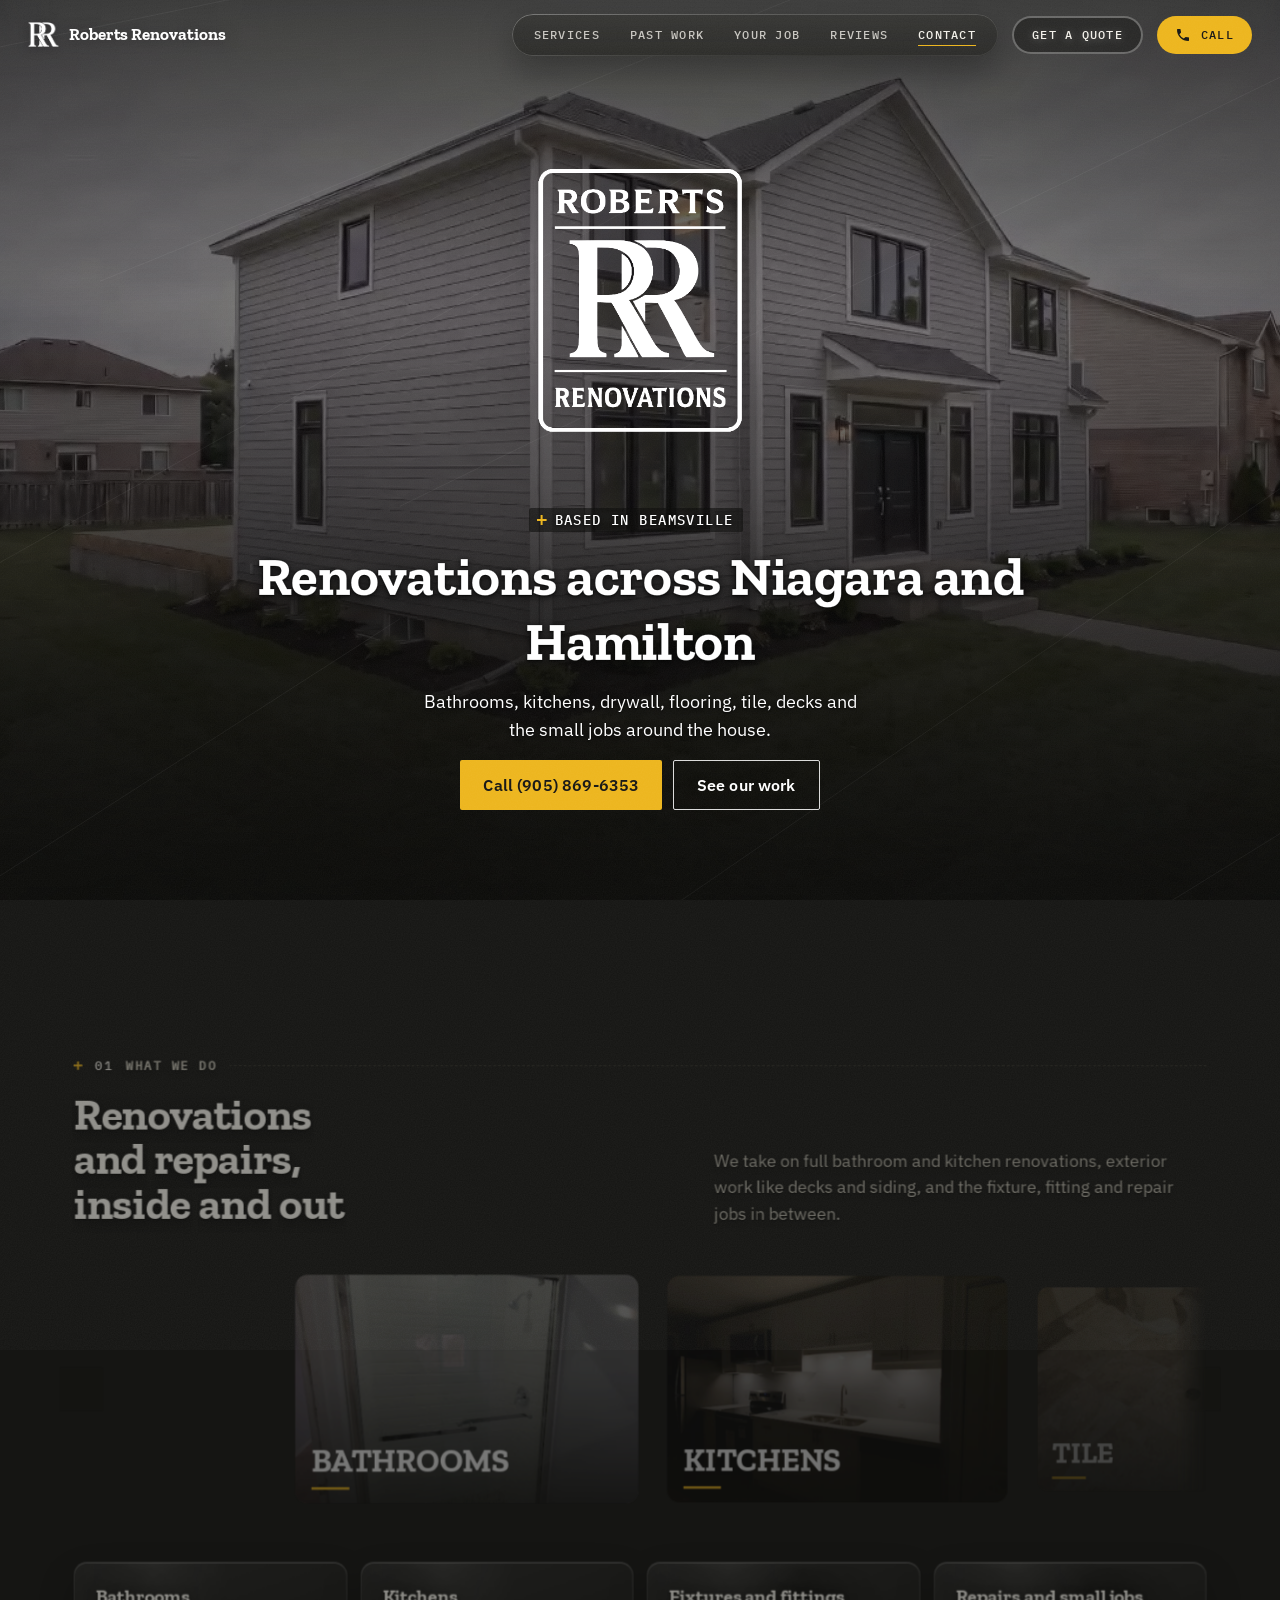
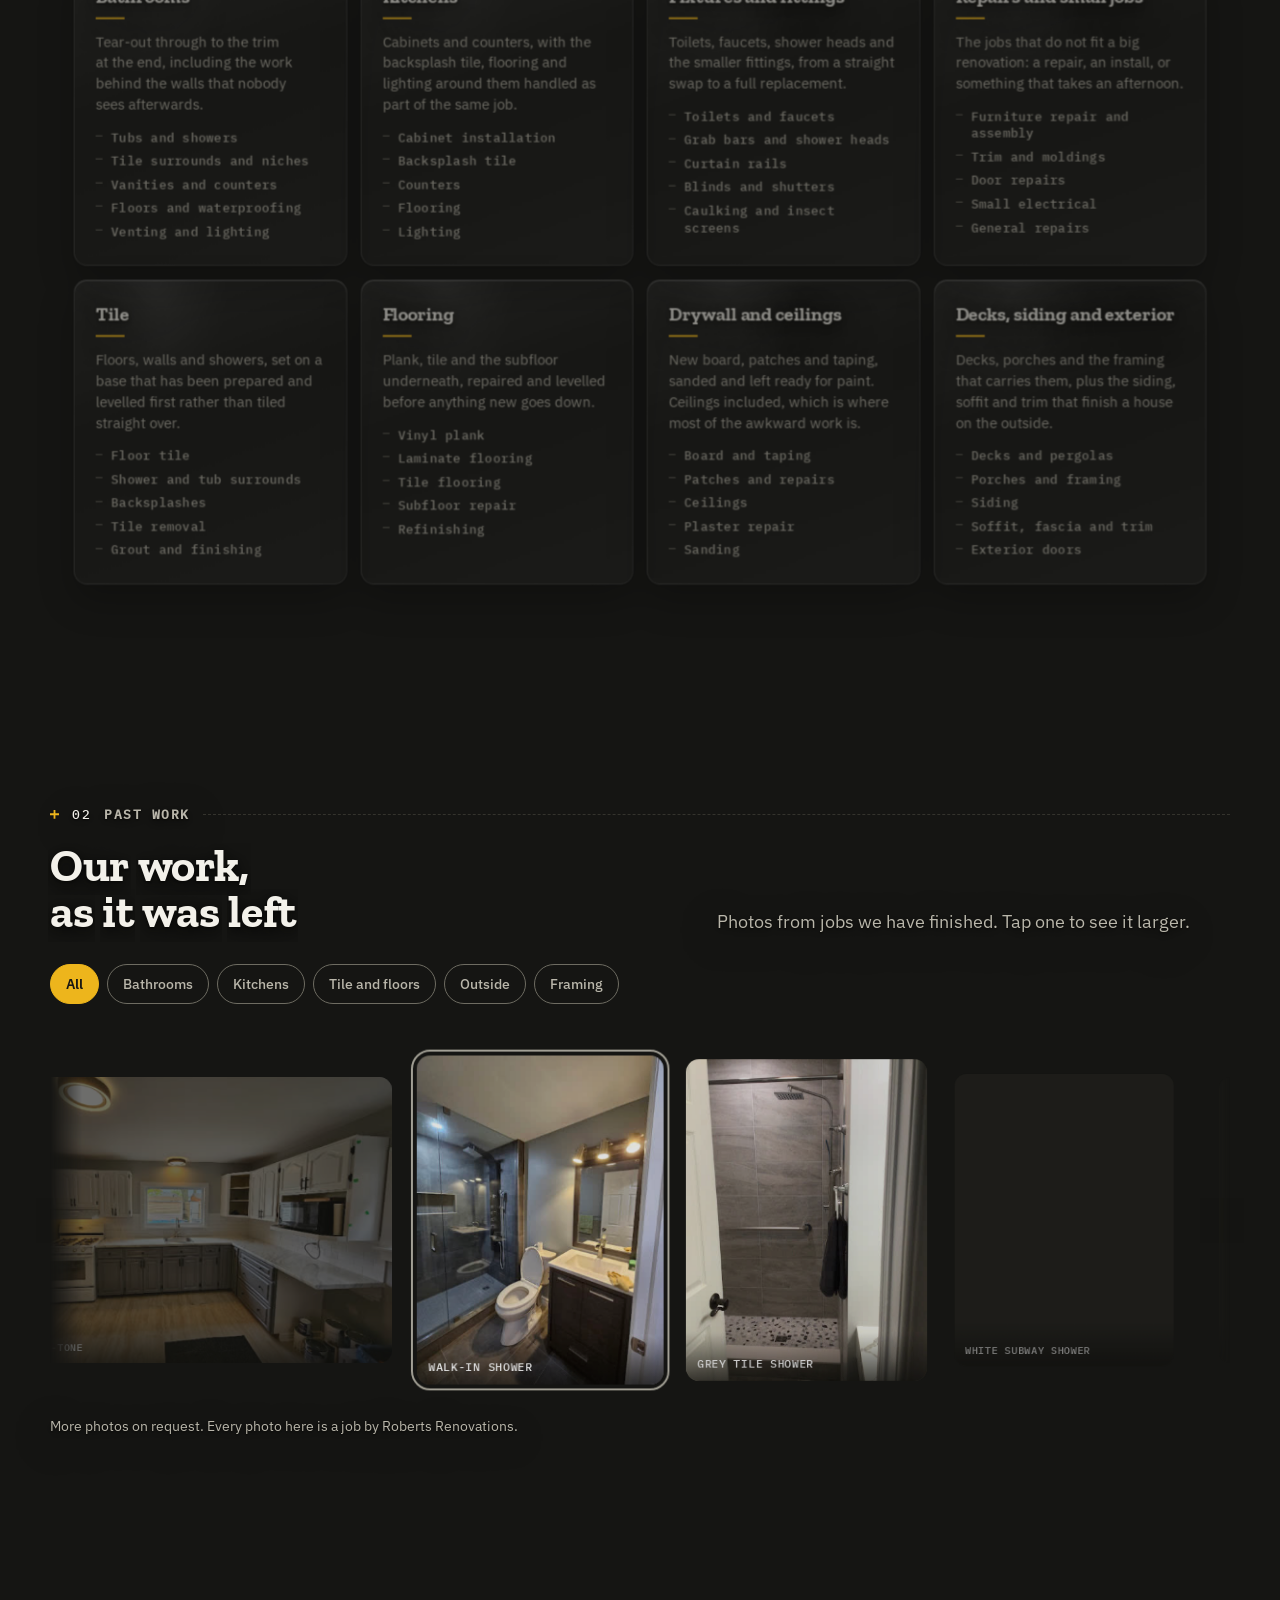
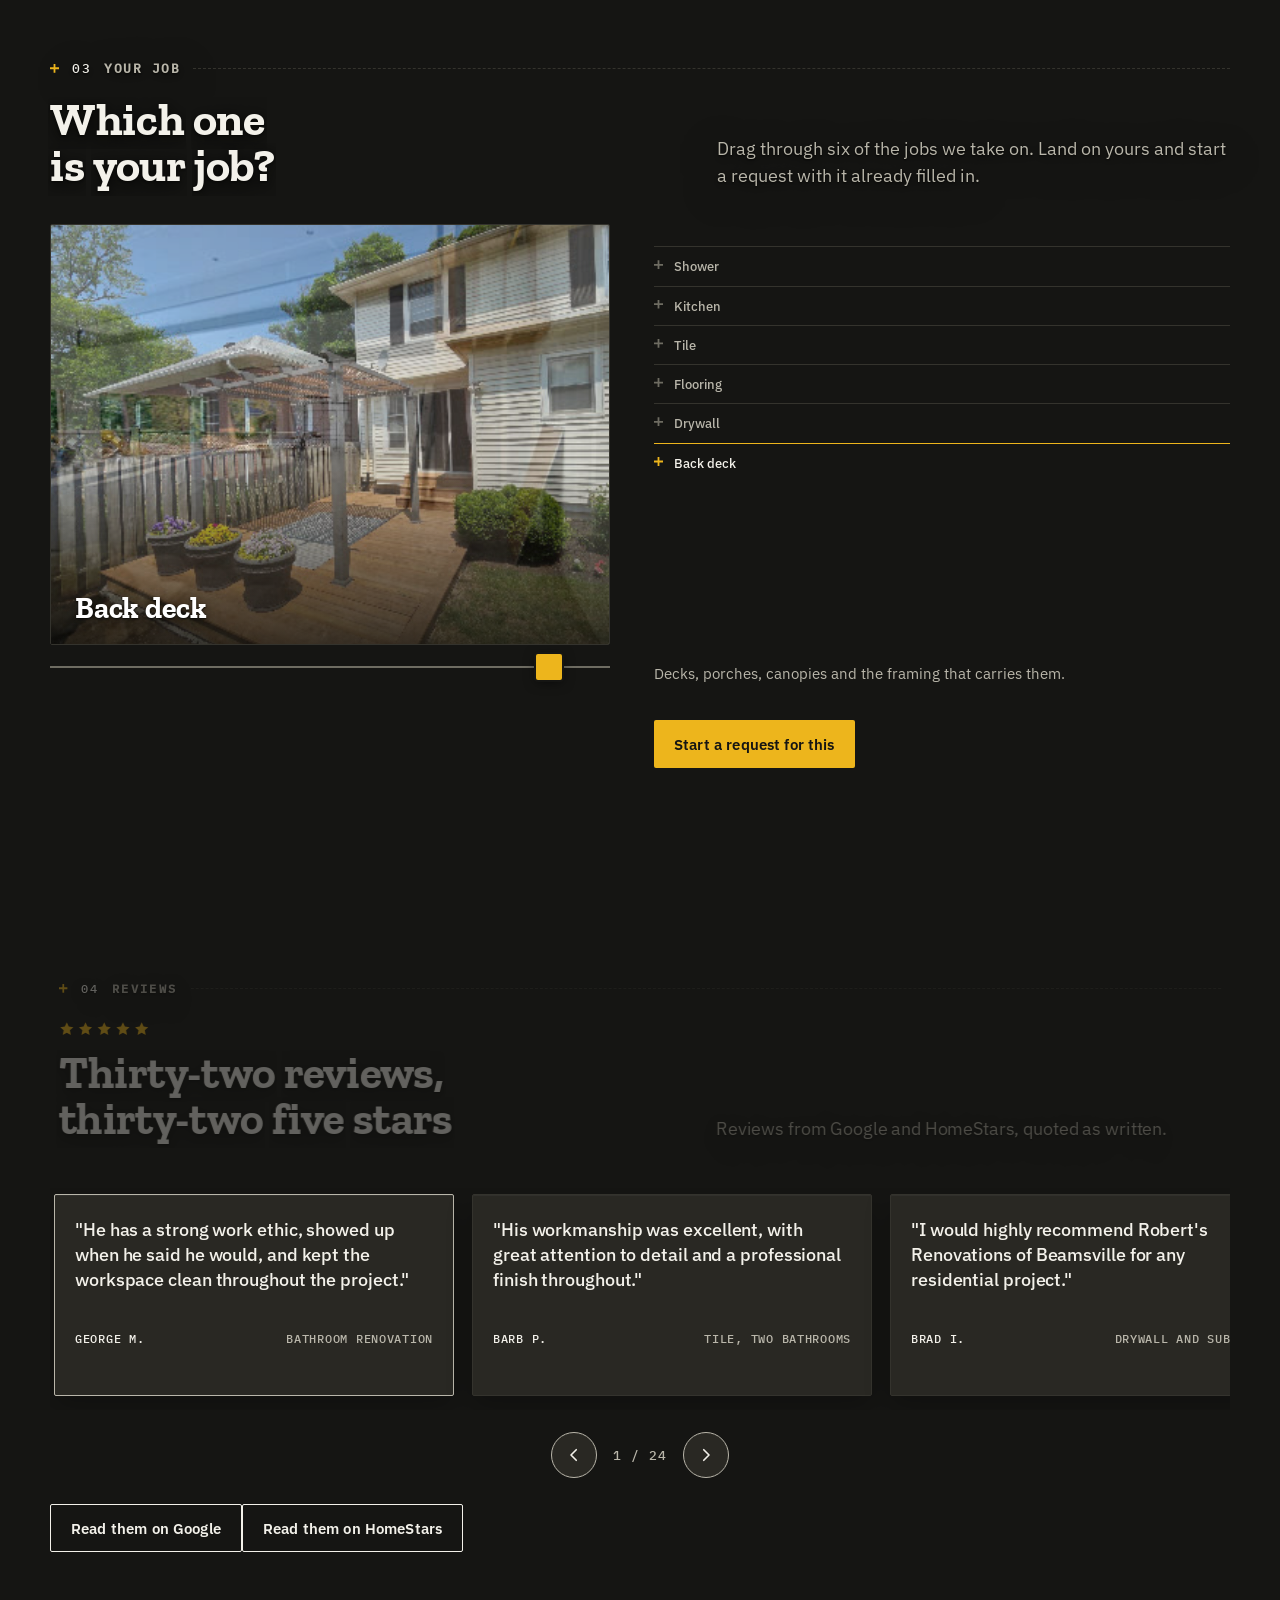
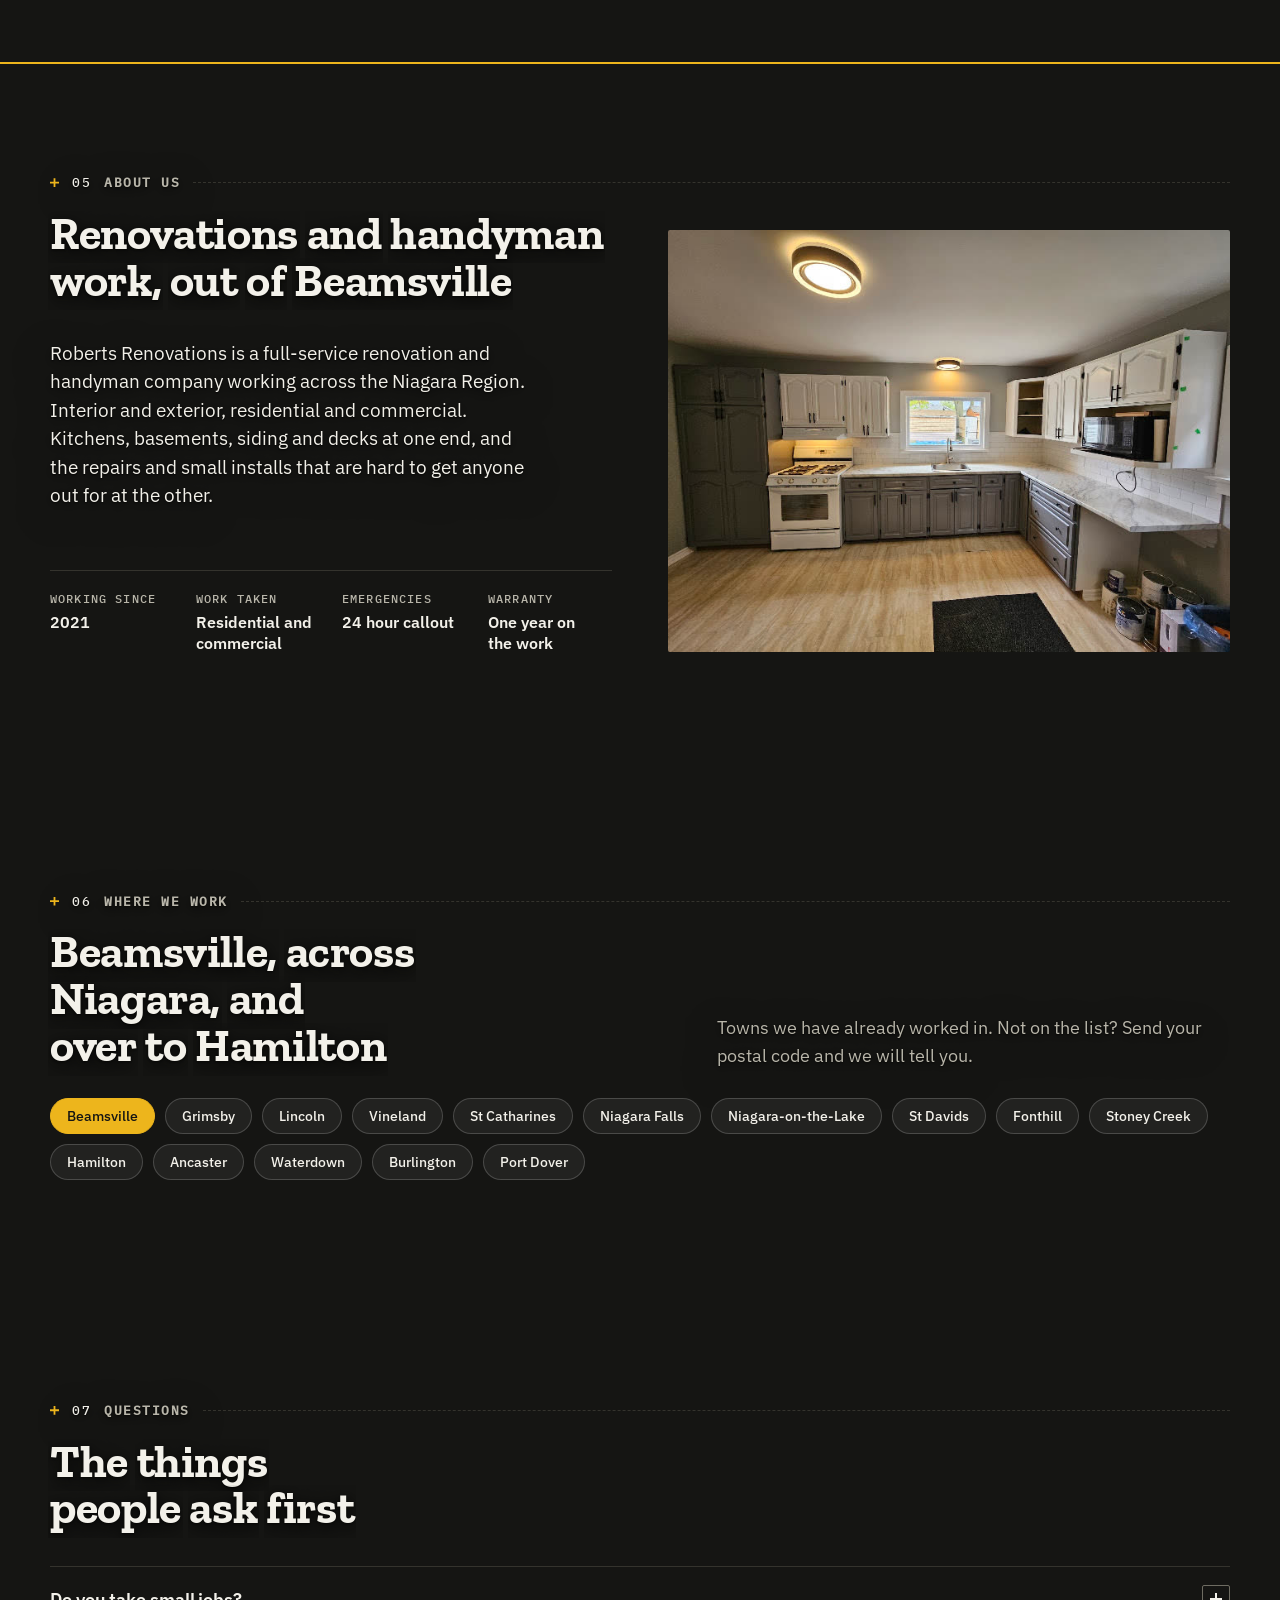
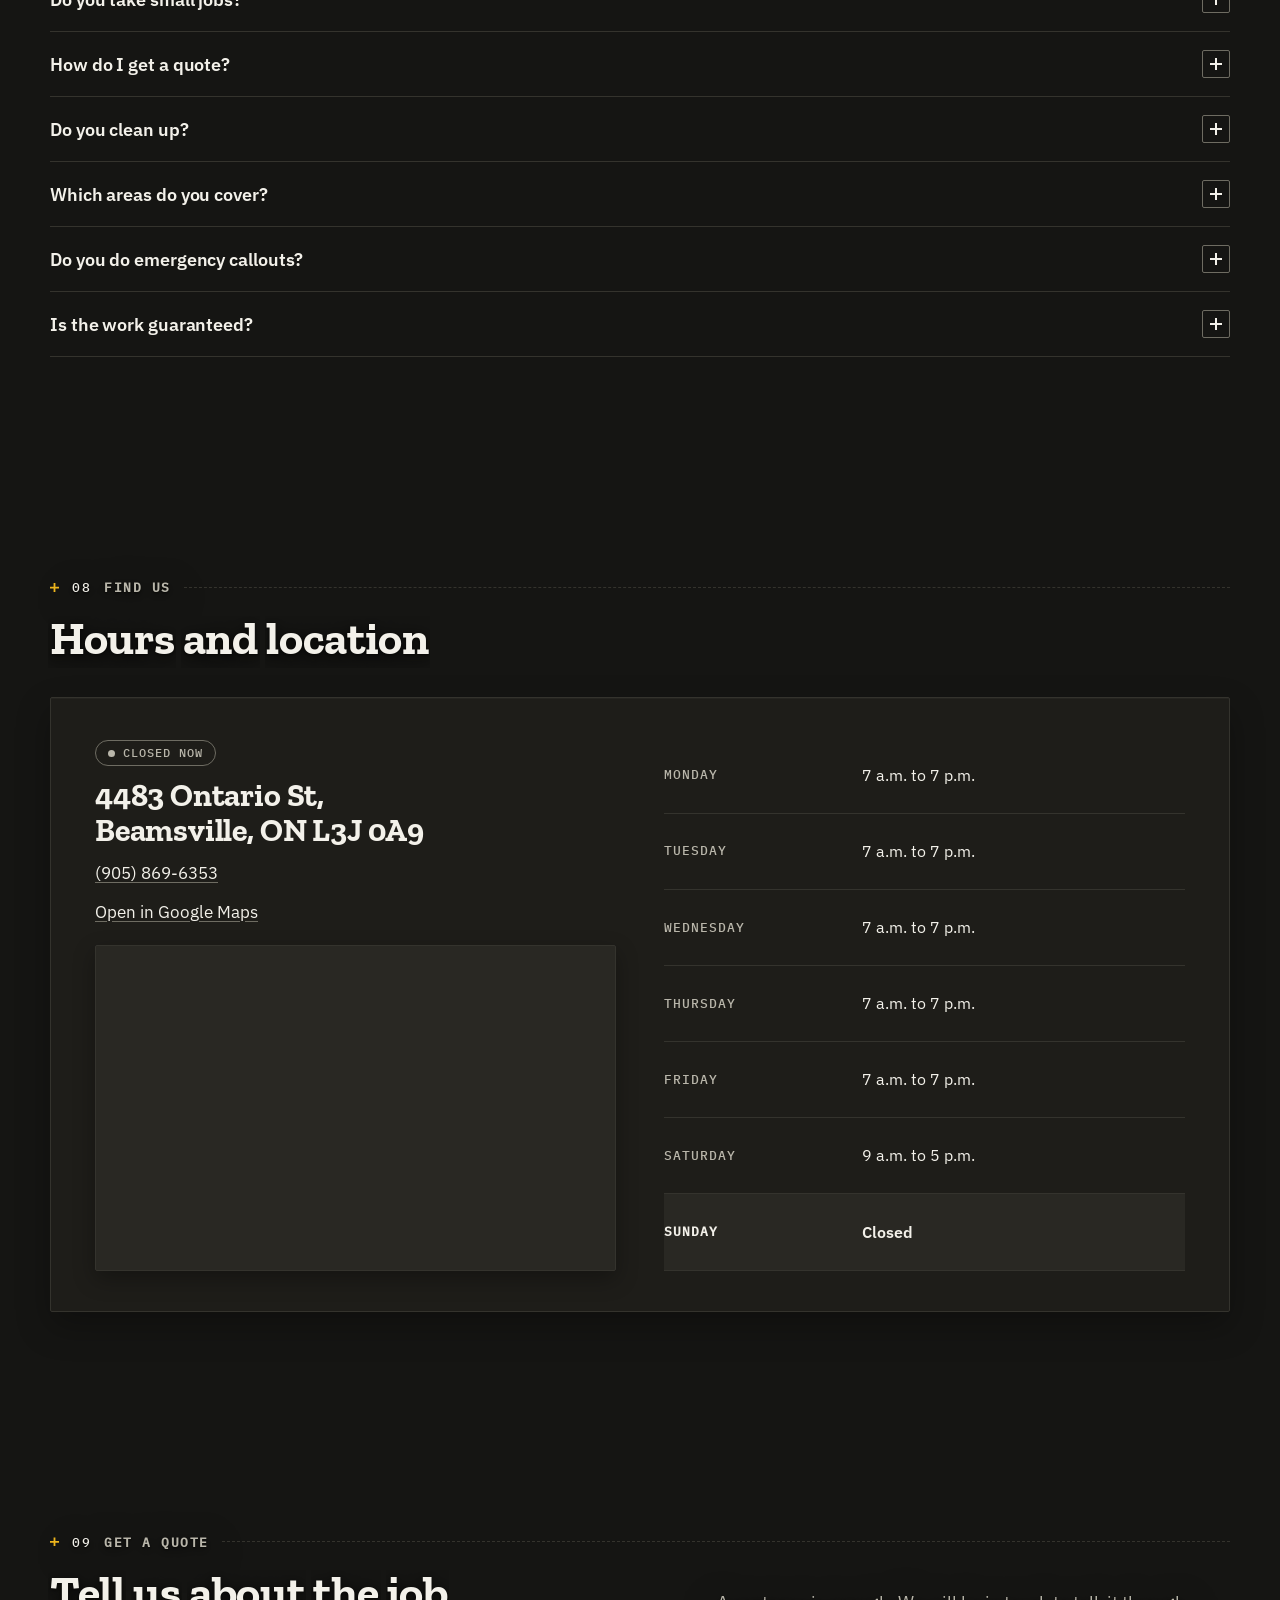
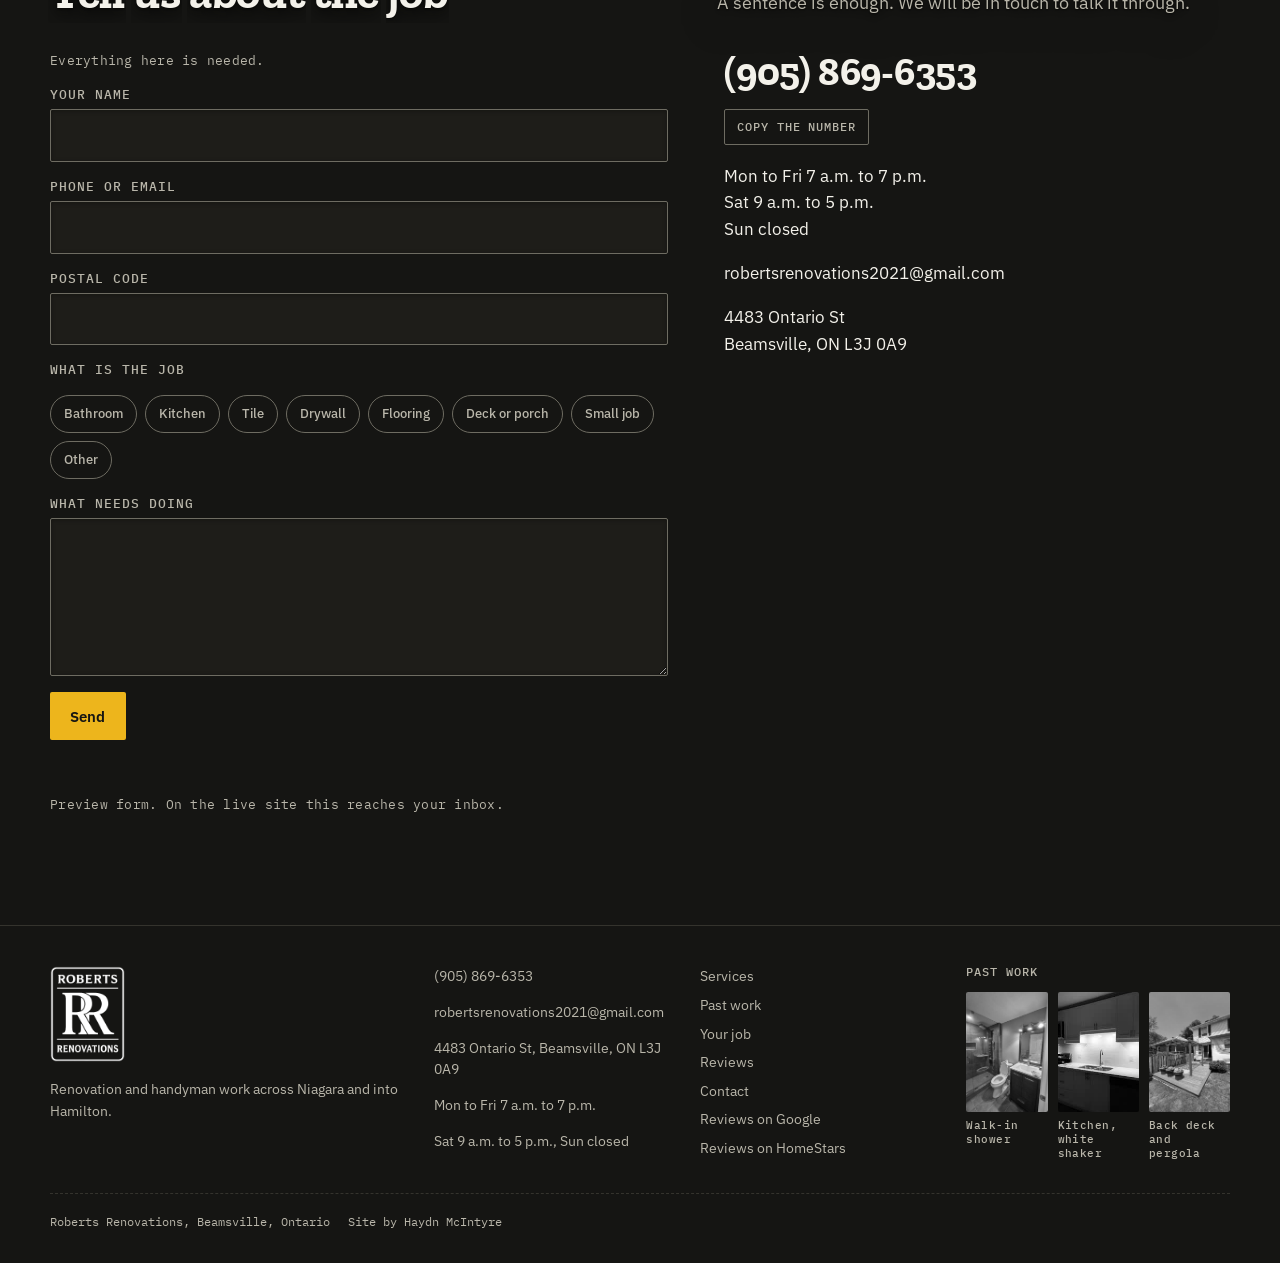
==== commit 3bab861c: "The service tiles become eight floating glass panes They were a hairline table: one shared backgroun" ====
--- a/index.html
+++ b/index.html
@@ -25,12 +25,12 @@
 <link rel="apple-touch-icon" href="apple-touch-icon.png?v=3">
 <link rel="manifest" href="site.webmanifest">
 <link rel="preload" href="fonts/zilla-slab-700.woff2" as="font" type="font/woff2" crossorigin>
-<link rel="stylesheet" href="site.css?v=15">
+<link rel="stylesheet" href="site.css?v=16">
 <script src="occlude.js?v=3" defer></script>
 <script src="reviews-slider.js?v=1" defer></script>
 <script src="carousel.js?v=4" defer></script>
 <script src="script.js?v=28" defer></script>
-<script src="motion.js?v=1" defer></script>
+<script src="motion.js?v=2" defer></script>
 <script type="application/ld+json">
 {
   "@context": "https://schema.org",
--- a/site.css
+++ b/site.css
@@ -3249,3 +3249,105 @@
    1.05, so the last of the fade happens while the stage itself is scrolling
    away. That is not a bug, it is part of why the handover reads: the final
    caption leaves under its own travel AND with the page. */
+
+/* ================================================================ the service tiles, as glass
+   These eight were a hairline table: one shared background with 1px gaps
+   showing through as dividers, wrapped in a single border. That reads as
+   one object with eight compartments. They are now eight separate panes
+   that float.
+
+   THE GLASS. The surface is deliberately thin, because the thing that
+   makes it read as glass is not the fill, it is that you can see the film
+   moving through it. backdrop-filter does the work; the gradient only
+   tilts the sheet slightly so it catches light at the top edge the way a
+   real pane does. The crisp edge is two parts: a hairline border for the
+   cut, and an inset highlight on the top edge alone for the thickness. A
+   single flat border reads as a box, not as glass.
+
+   THE 3D. Perspective lives on the list, not the tile, so all eight share
+   one vanishing point and tilt as a set rather than each one having its
+   own private camera. That is the difference between a group of panes and
+   eight unrelated cards.
+
+   --tiltX/--tiltY (pointer) and --scrollTilt (position in the viewport) are
+   written by motion.js and are summed here rather than there, so the two
+   inputs cannot fight over one transform property. Every one has a resting
+   fallback, so with motion.js absent these are simply flat glass panes and
+   the page is still correct.
+
+   COST. backdrop-filter on eight elements that are also being transformed
+   is not cheap, and each one becomes its own containing block. motion.js
+   only updates tiles that are actually on screen, and only runs the
+   pointer half on a fine pointer. The scroll tilt is tiny on purpose: it
+   has to survive being multiplied by eight on a phone.
+   ---------------------------------------------------------------------- */
+.svc-detail{
+  gap:14px;
+  background:none;
+  border:0;
+  border-radius:0;
+  overflow:visible;
+  perspective:1100px;
+  perspective-origin:50% 40%;
+}
+@media (min-width:680px){.svc-detail{gap:14px}}
+.svc-detail > li{
+  position:relative;
+  isolation:isolate;
+  background:
+    linear-gradient(160deg,rgba(255,255,255,.085),rgba(255,255,255,.022) 42%,rgba(255,255,255,.05));
+  backdrop-filter:blur(13px) saturate(128%);
+  -webkit-backdrop-filter:blur(13px) saturate(128%);
+  border:1px solid rgba(255,255,255,.13);
+  border-radius:14px;
+  box-shadow:
+    inset 0 1px 0 rgba(255,255,255,.2),
+    0 1px 2px rgba(0,0,0,.3),
+    0 18px 38px rgba(0,0,0,.42);
+  transform:
+    rotateX(calc((var(--tiltY,0) + var(--scrollTilt,0)) * 1deg))
+    rotateY(calc(var(--tiltX,0) * 1deg));
+  transform-style:preserve-3d;
+  transition:box-shadow .4s var(--ease-out),border-color .4s var(--ease-out),background-color .35s var(--ease-out);
+}
+/* the moving highlight, parked in the corner until a pointer says otherwise */
+.svc-detail > li::before{
+  content:"";
+  position:absolute;
+  inset:0;
+  z-index:-1;
+  border-radius:inherit;
+  pointer-events:none;
+  background:radial-gradient(38% 55% at var(--glossX,30%) var(--glossY,0%),
+    rgba(255,255,255,.16),rgba(255,255,255,.05) 45%,transparent 72%);
+  opacity:var(--gloss,.55);
+  transition:opacity .4s var(--ease-out);
+}
+.svc-detail > li:hover{
+  background:
+    linear-gradient(160deg,rgba(255,255,255,.115),rgba(255,255,255,.035) 42%,rgba(255,255,255,.07));
+  border-color:rgba(255,255,255,.2);
+  box-shadow:
+    inset 0 1px 0 rgba(255,255,255,.28),
+    0 1px 2px rgba(0,0,0,.3),
+    0 26px 54px rgba(0,0,0,.5);
+}
+.svc-detail > li:hover::before{opacity:1}
+/* a tile being touched presses in rather than tilting away under the finger */
+.svc-detail > li.is-press{
+  box-shadow:
+    inset 0 1px 0 rgba(255,255,255,.24),
+    0 1px 2px rgba(0,0,0,.3),
+    0 8px 18px rgba(0,0,0,.45);
+}
+
+/* Nothing tilts, nothing floats, and the glass stays because a static pane
+   is not motion. The transform is dropped rather than zeroed so no tile
+   keeps a compositing layer it has no use for. */
+@media (prefers-reduced-motion:reduce){
+  .svc-detail{perspective:none}
+  .svc-detail > li{transform:none;transition:none}
+  .svc-detail > li::before{transition:none}
+}
+body.rm .svc-detail{perspective:none}
+body.rm .svc-detail > li{transform:none}
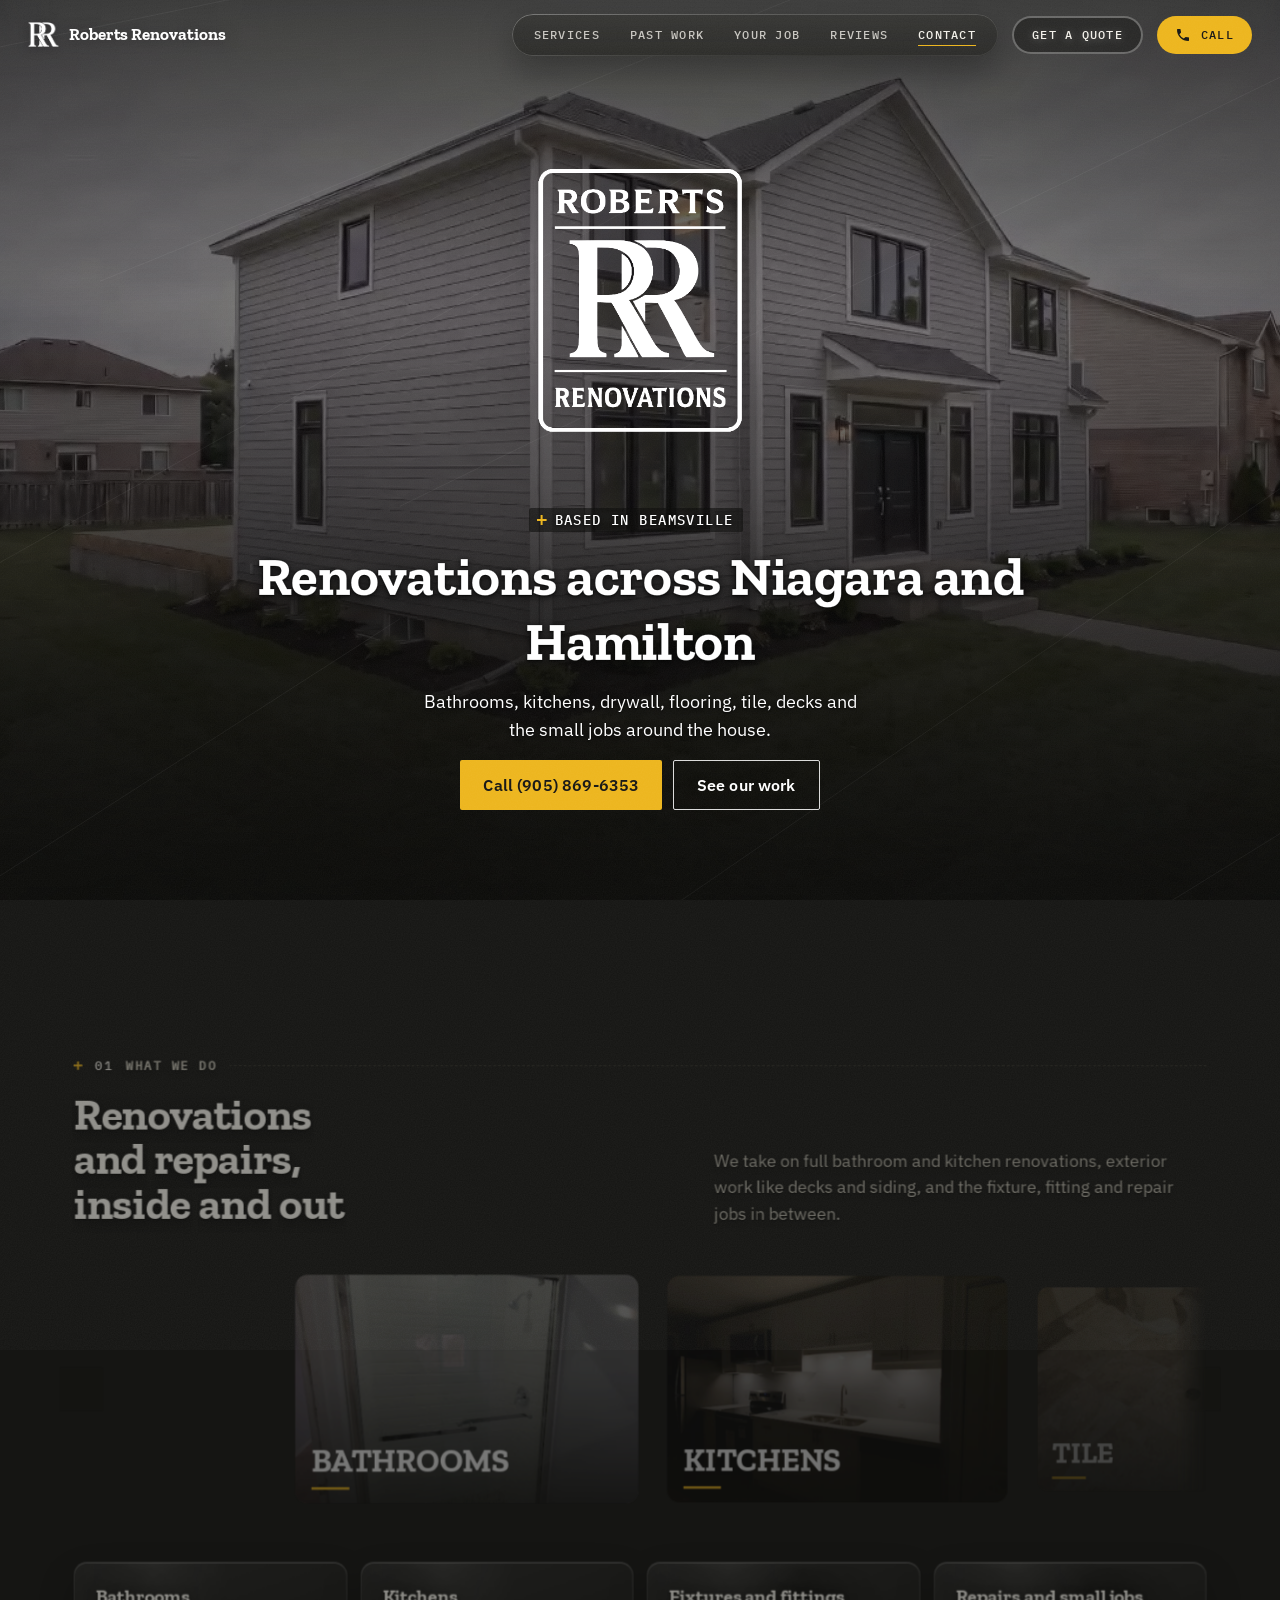
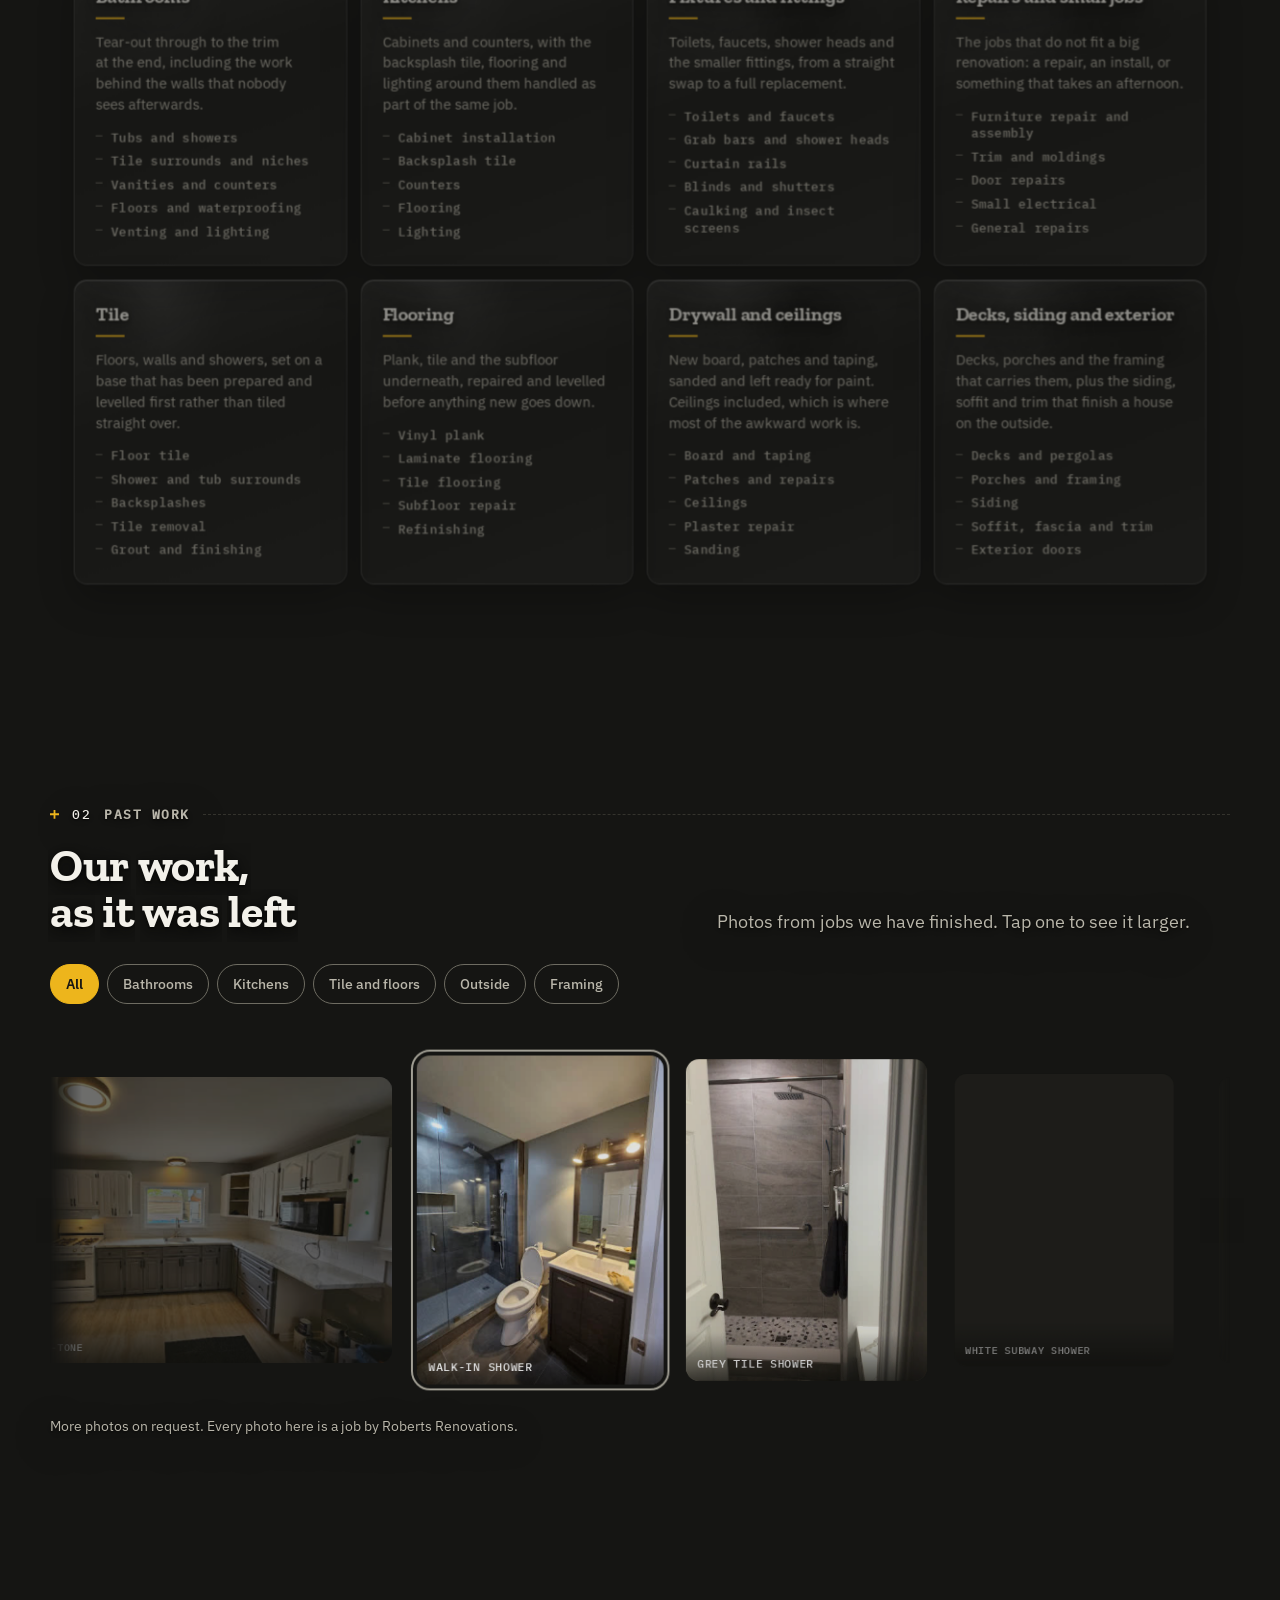
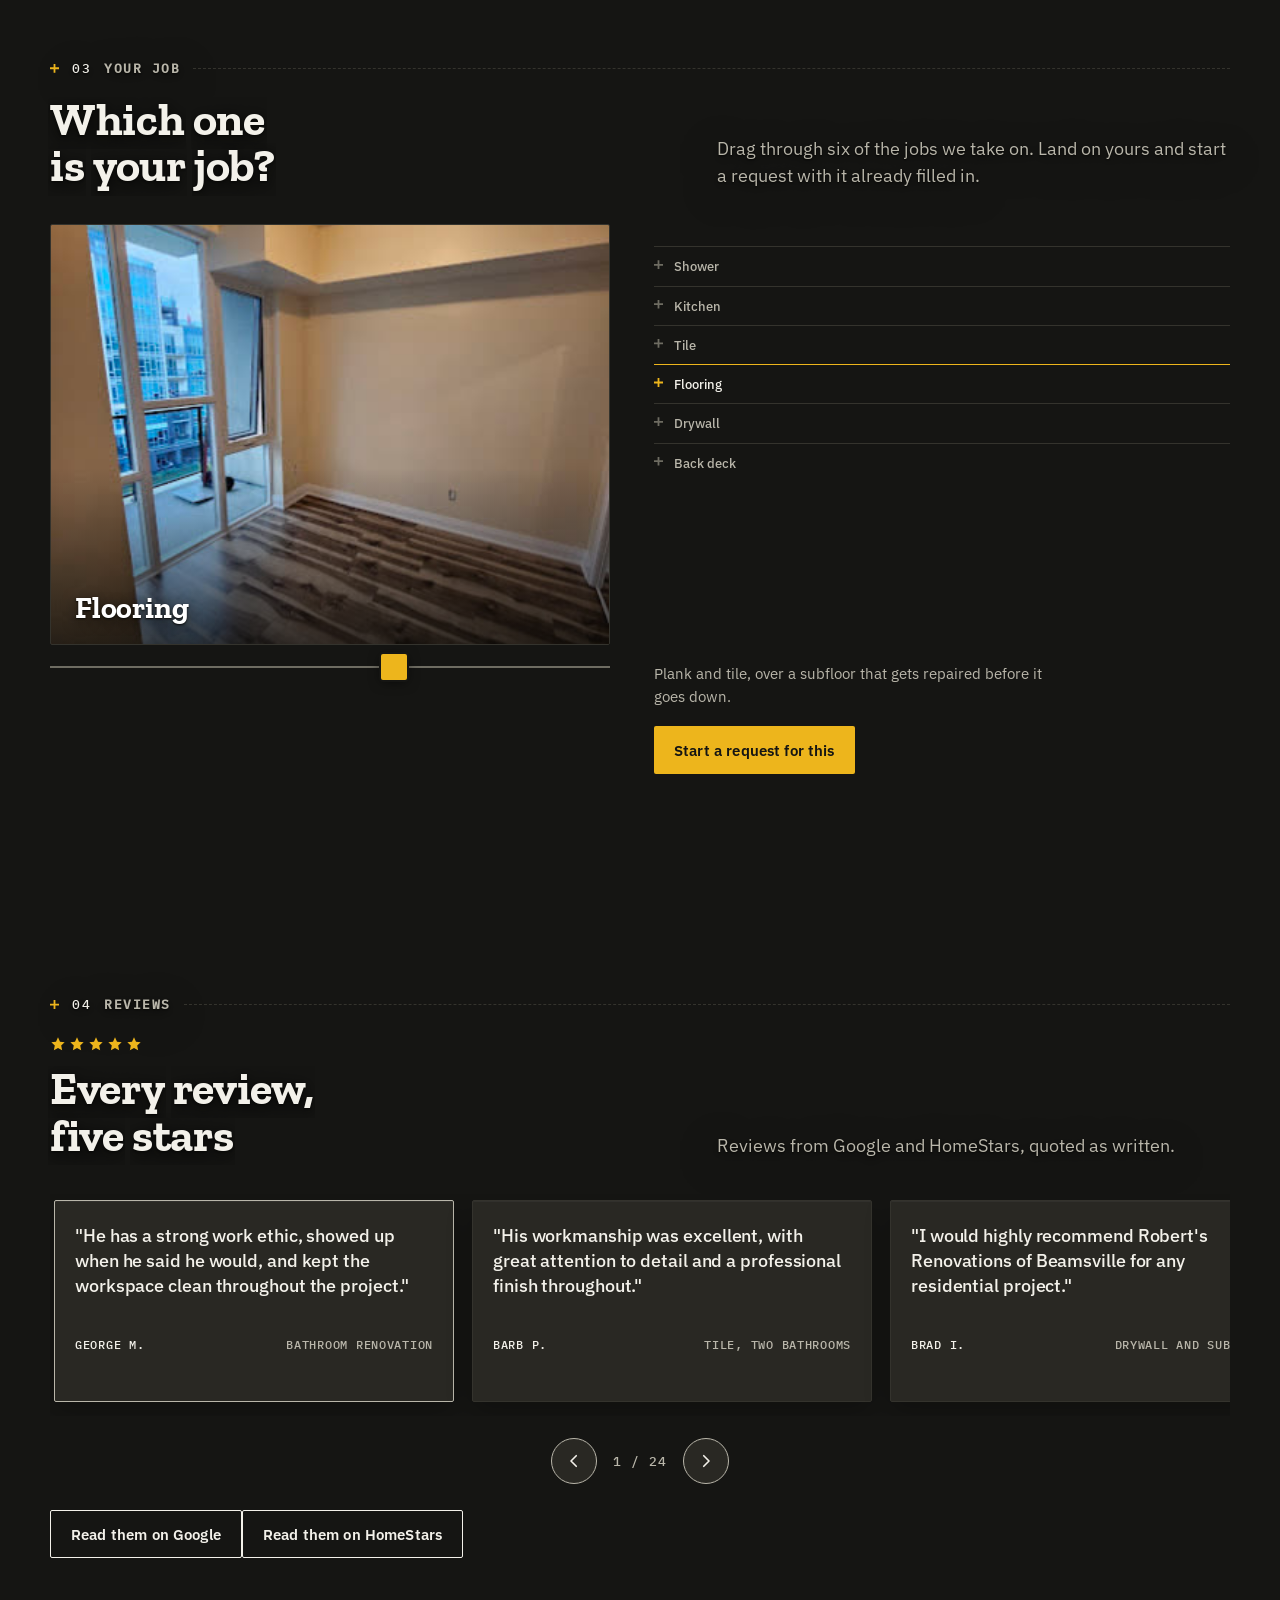
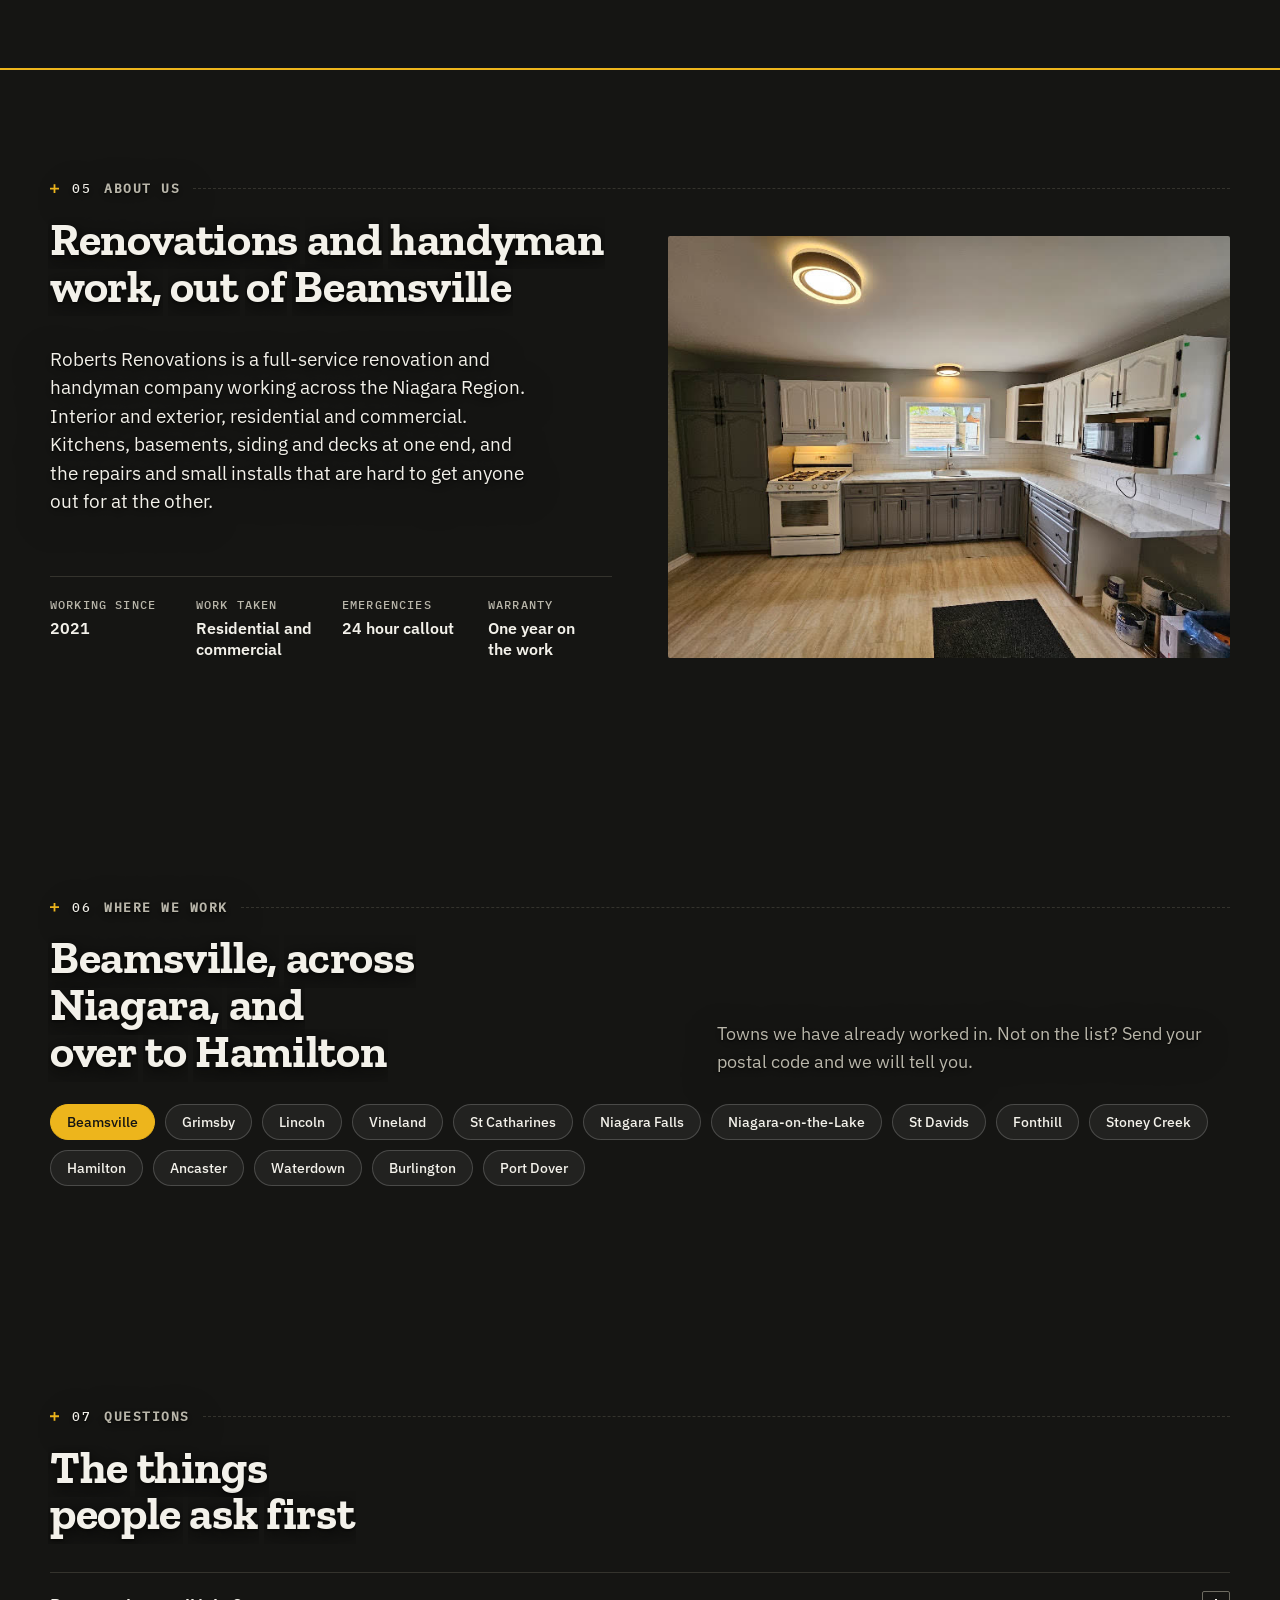
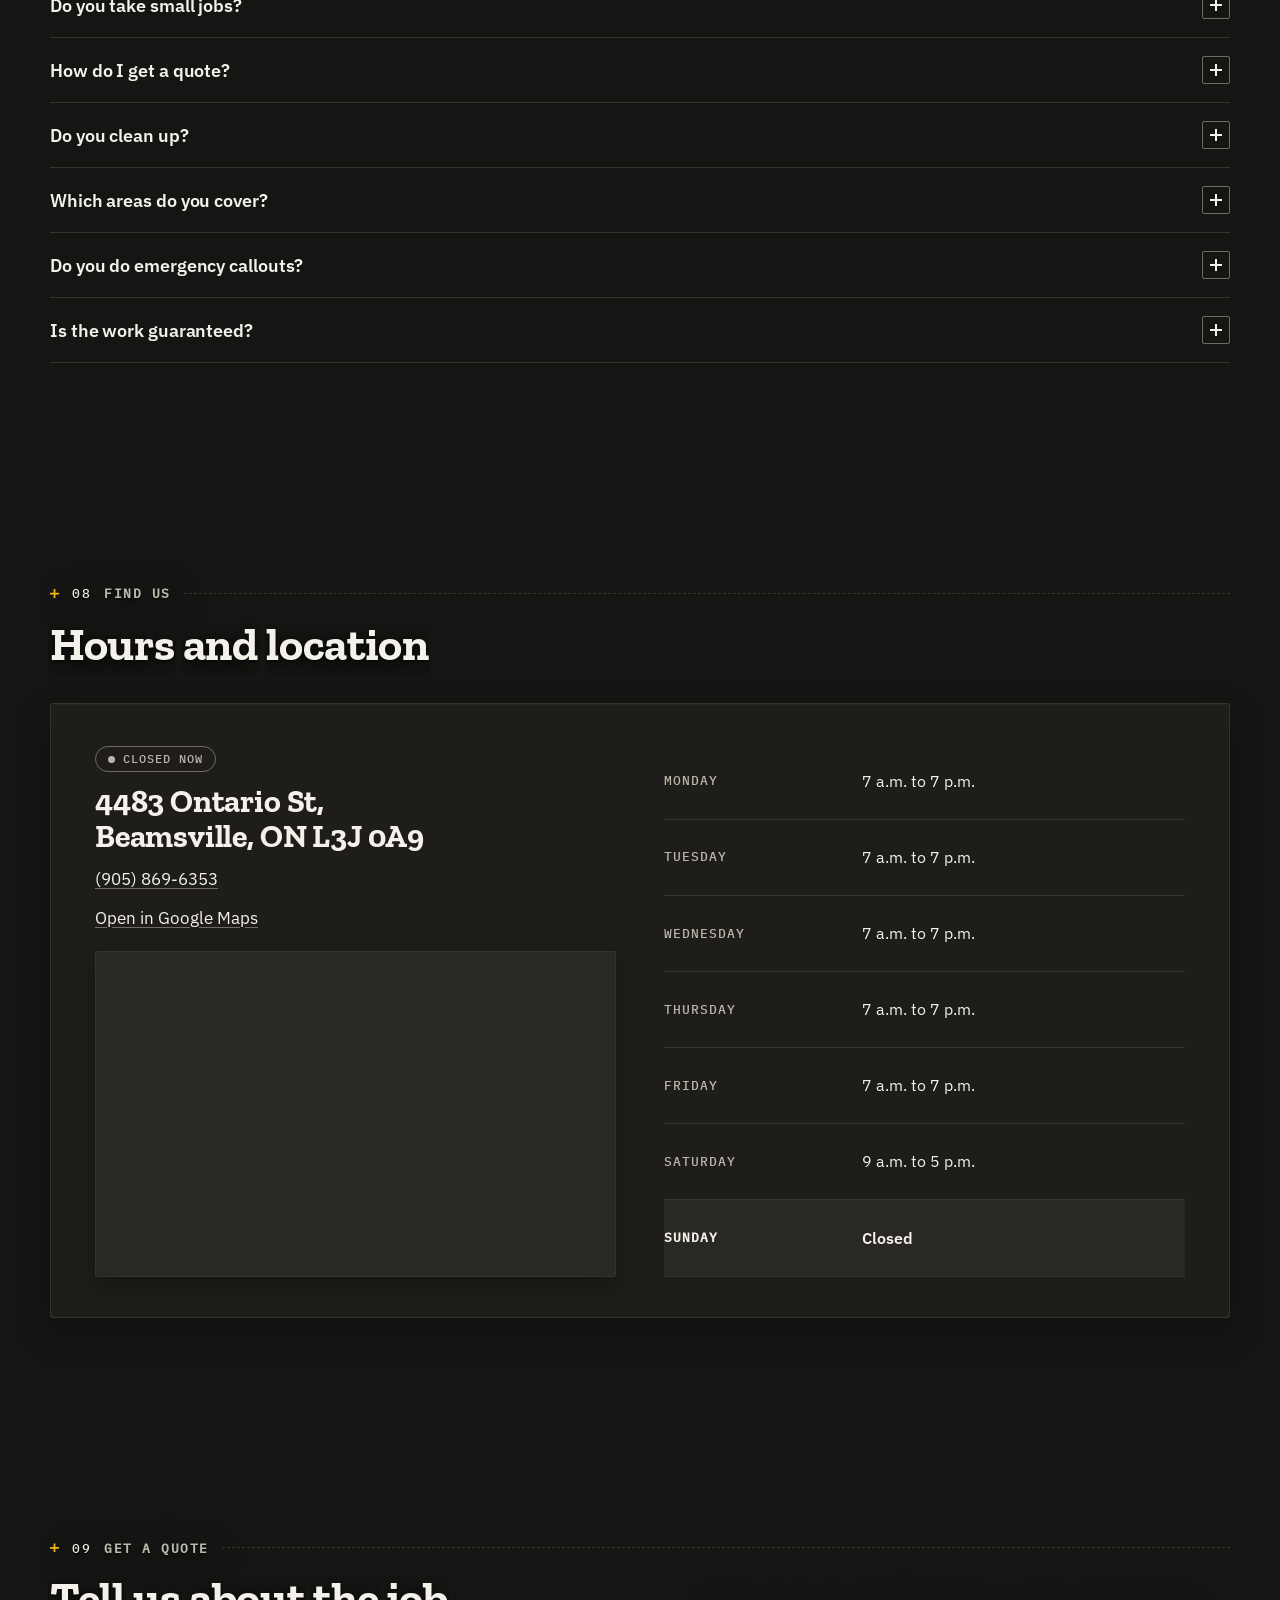
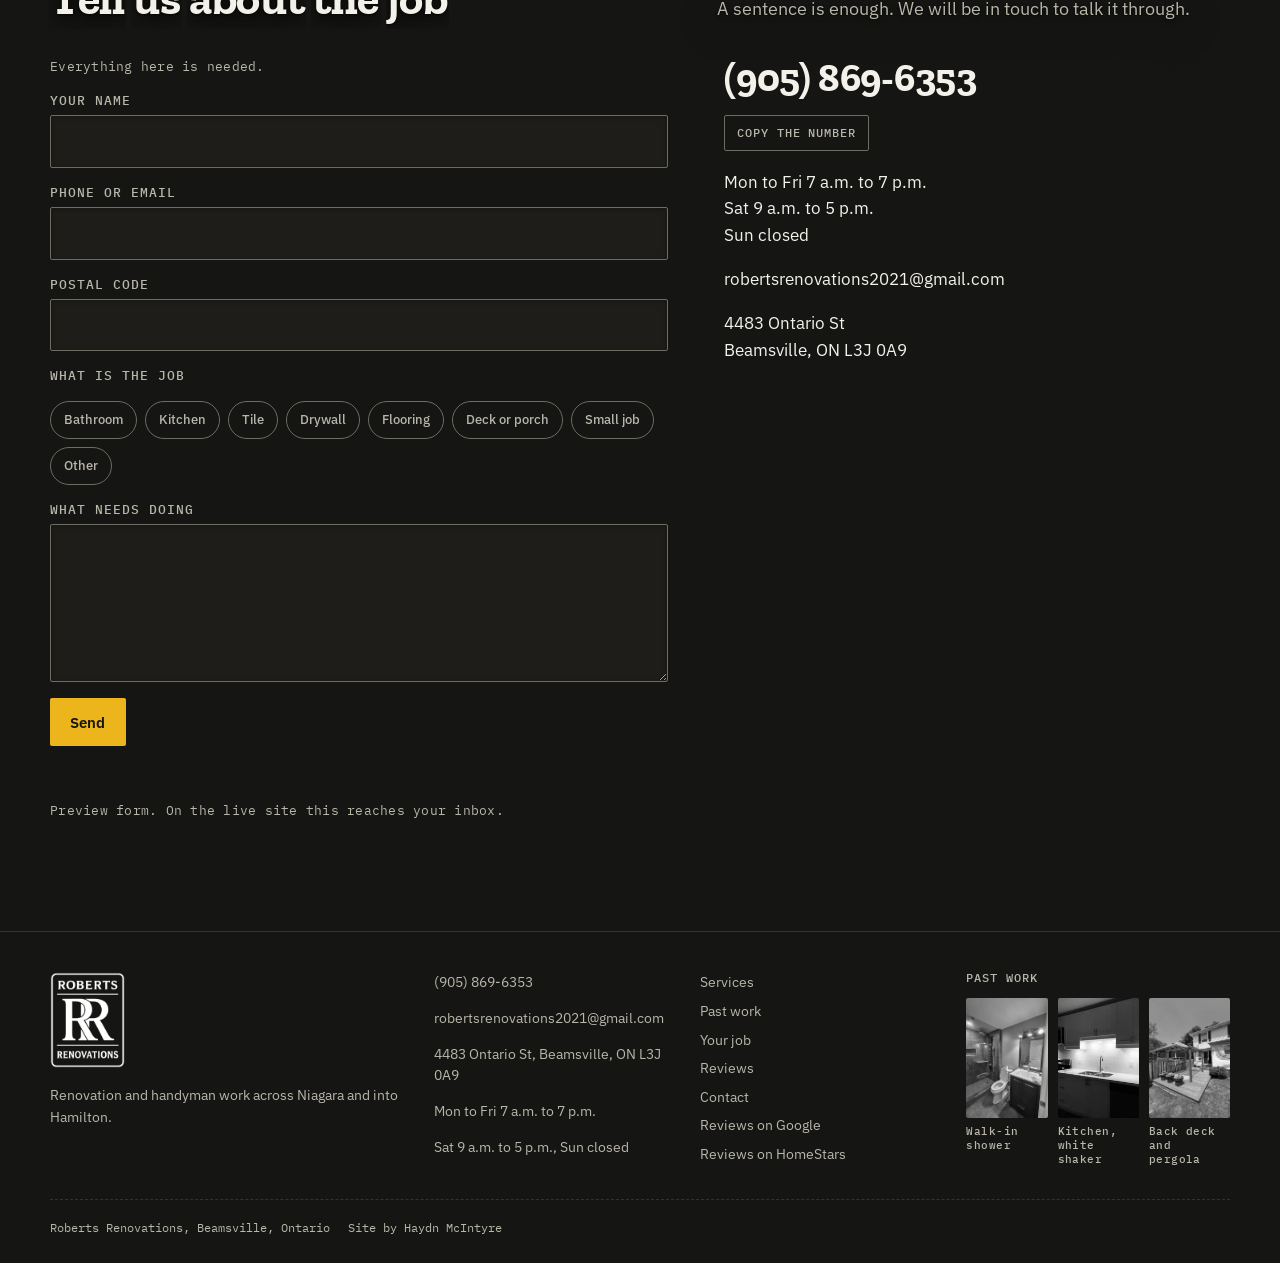
==== commit 256574ac: "Drop the review count, keep the claim "Thirty-two reviews, thirty-two five stars" and the film's clo" ====
--- a/index.html
+++ b/index.html
@@ -160,7 +160,7 @@
             <div class="bracket-frame">
               <span class="bracket bracket-tl" aria-hidden="true"></span>
               <span class="bracket bracket-br" aria-hidden="true"></span>
-              <p class="beat-line">Thirty-two five-star reviews.</p>
+              <p class="beat-line">Every review is five stars.</p>
             </div>
             <div class="row">
               <a class="btn btn-primary" href="tel:+19058696353">Call (905) 869-6353</a>
@@ -426,7 +426,7 @@
           <svg viewBox="0 0 24 24" aria-hidden="true"><path fill="currentColor" d="M12 2l3 6.6 7 .8-5.2 4.9 1.4 7.1L12 18l-6.2 3.4 1.4-7.1L2 9.4l7-.8z"/></svg>
           <svg viewBox="0 0 24 24" aria-hidden="true"><path fill="currentColor" d="M12 2l3 6.6 7 .8-5.2 4.9 1.4 7.1L12 18l-6.2 3.4 1.4-7.1L2 9.4l7-.8z"/></svg>
         </p>
-        <h2>Thirty-two reviews, thirty-two five stars</h2>
+        <h2>Every review, five stars</h2>
       </div>
       <p class="lede">Reviews from Google and HomeStars, quoted as written.</p>
     </div>
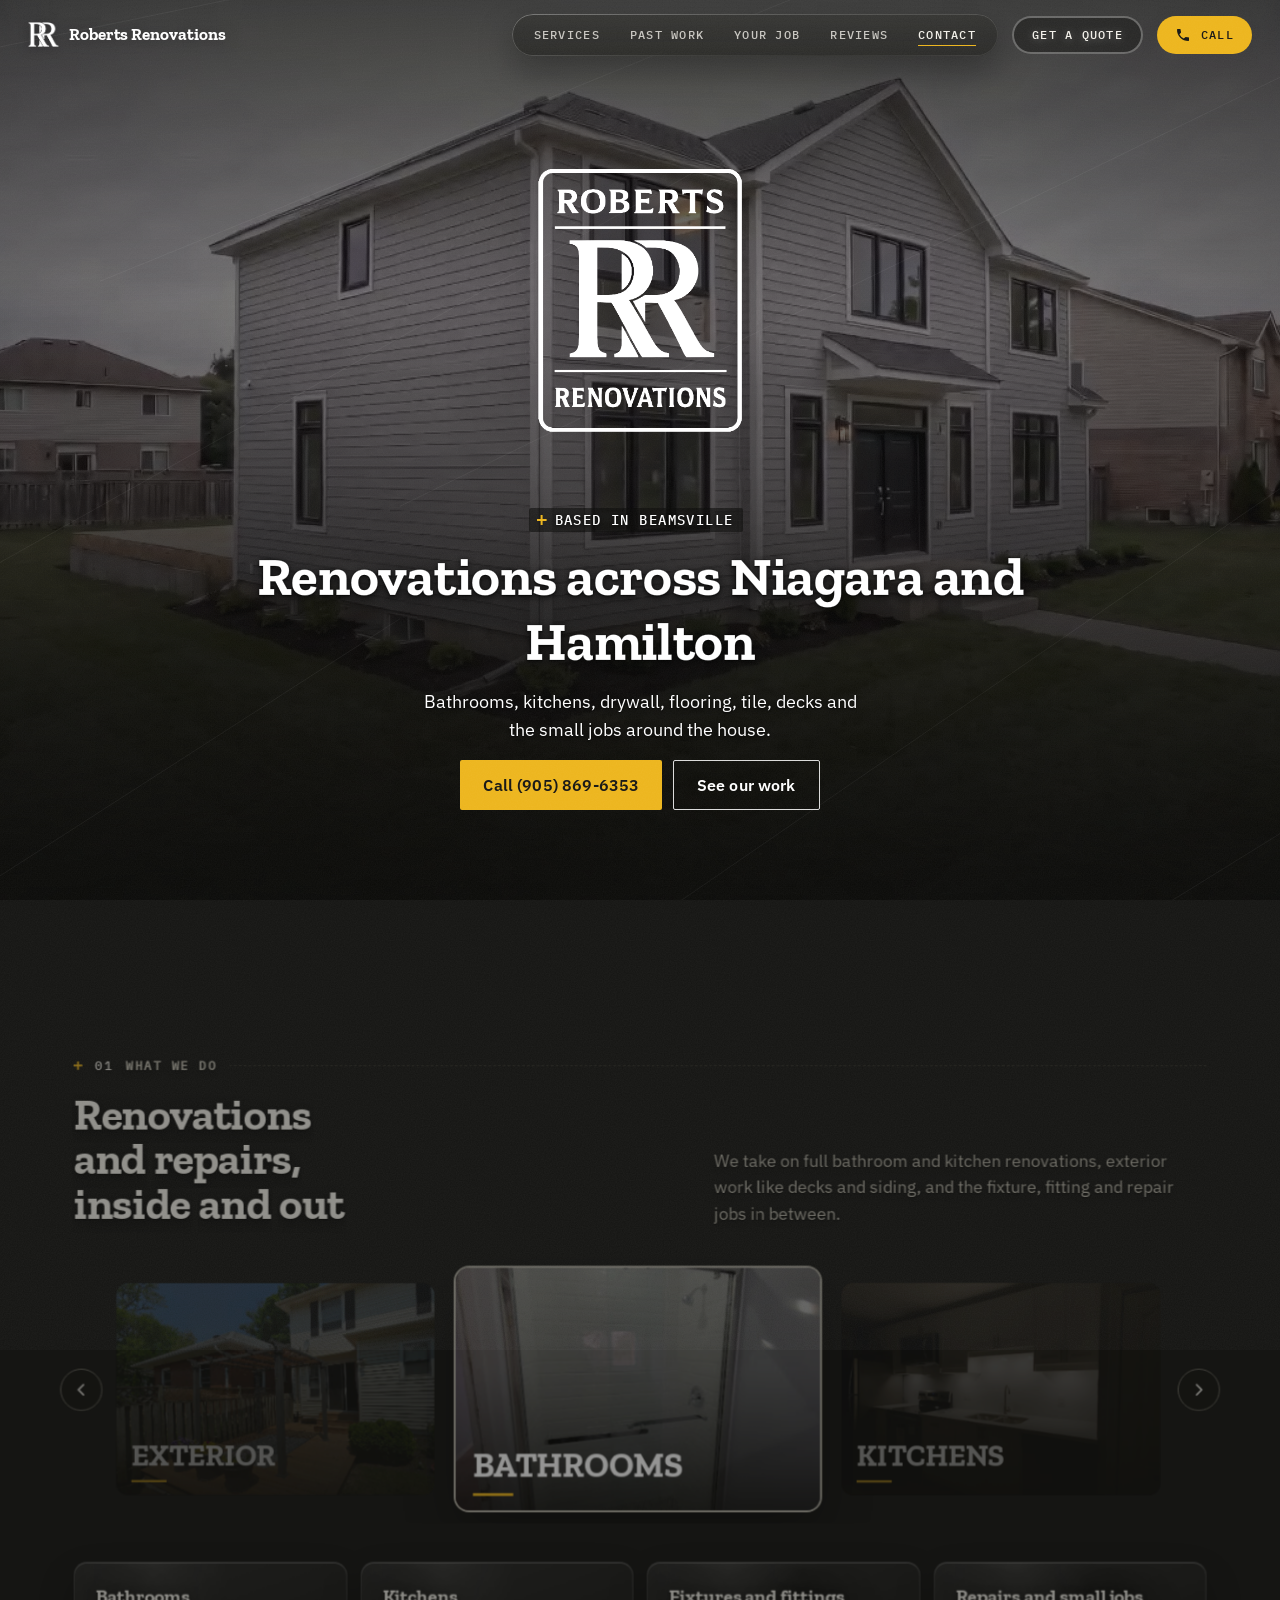
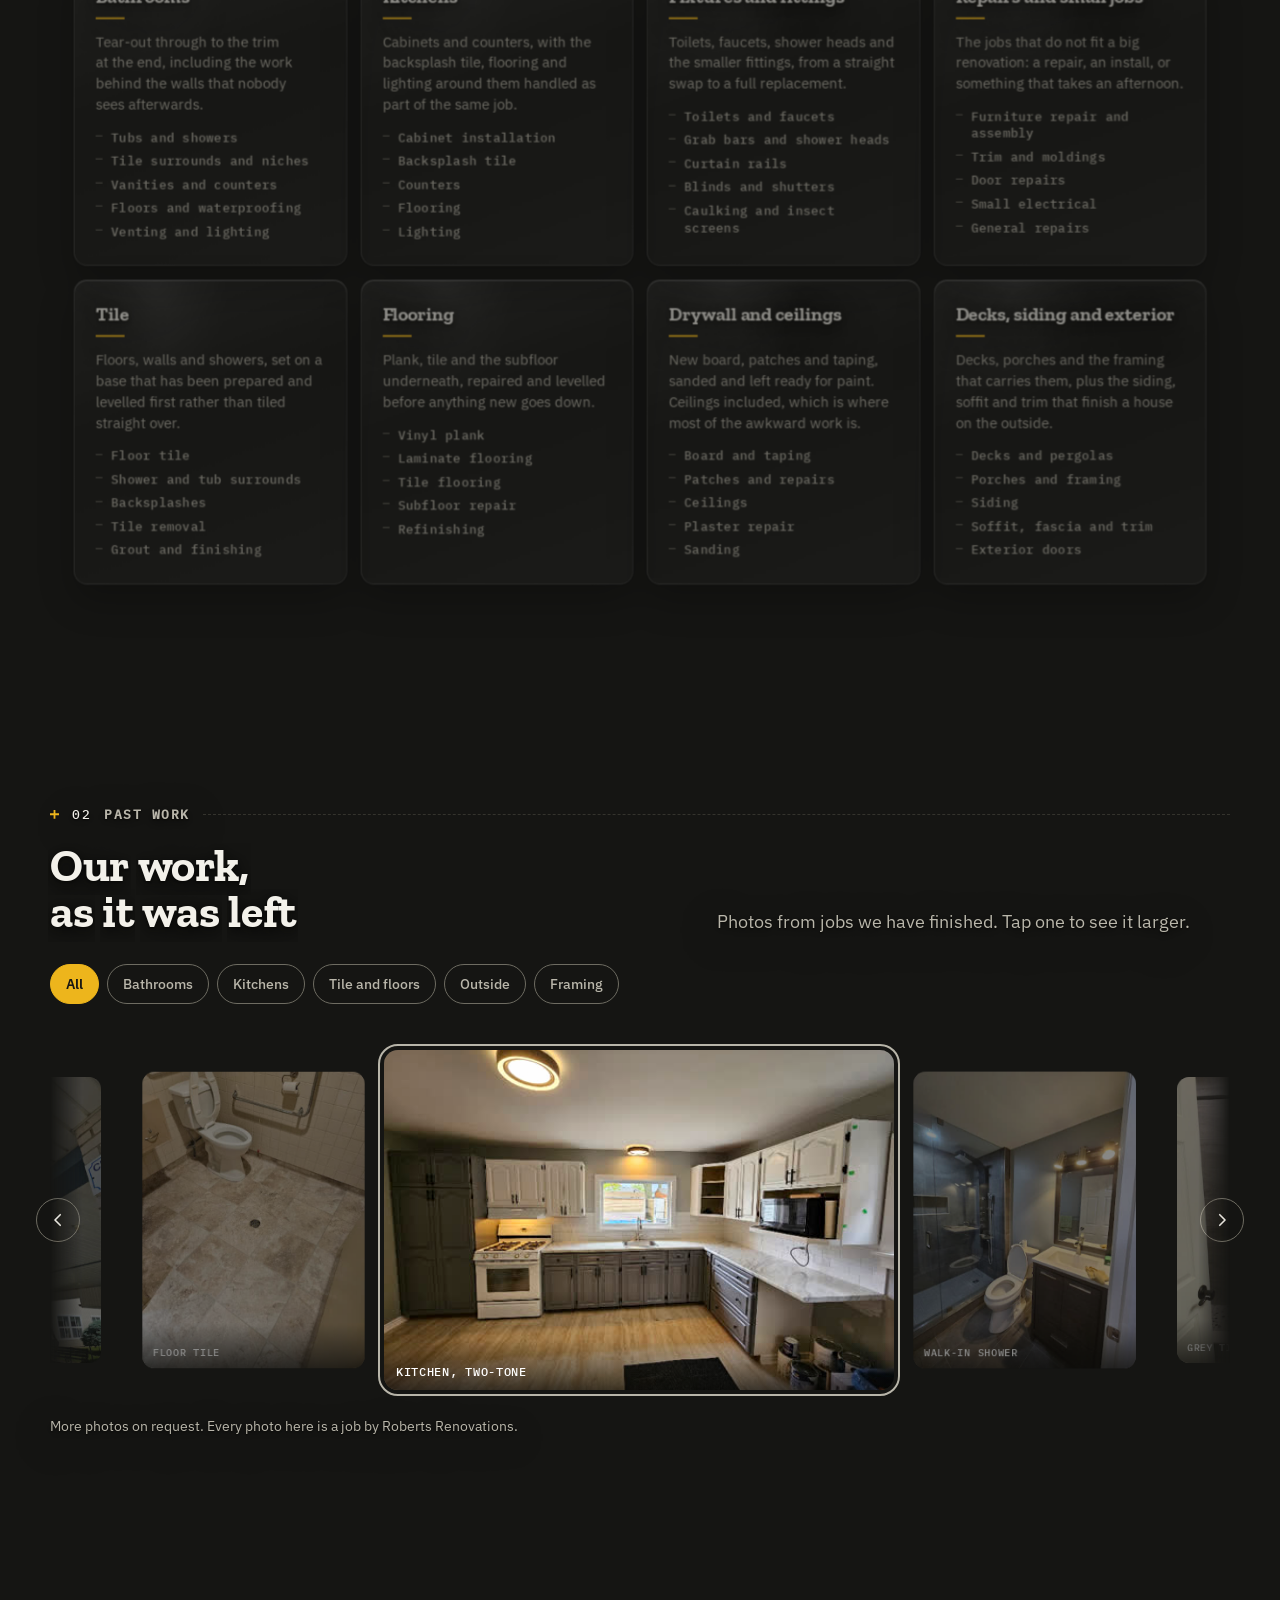
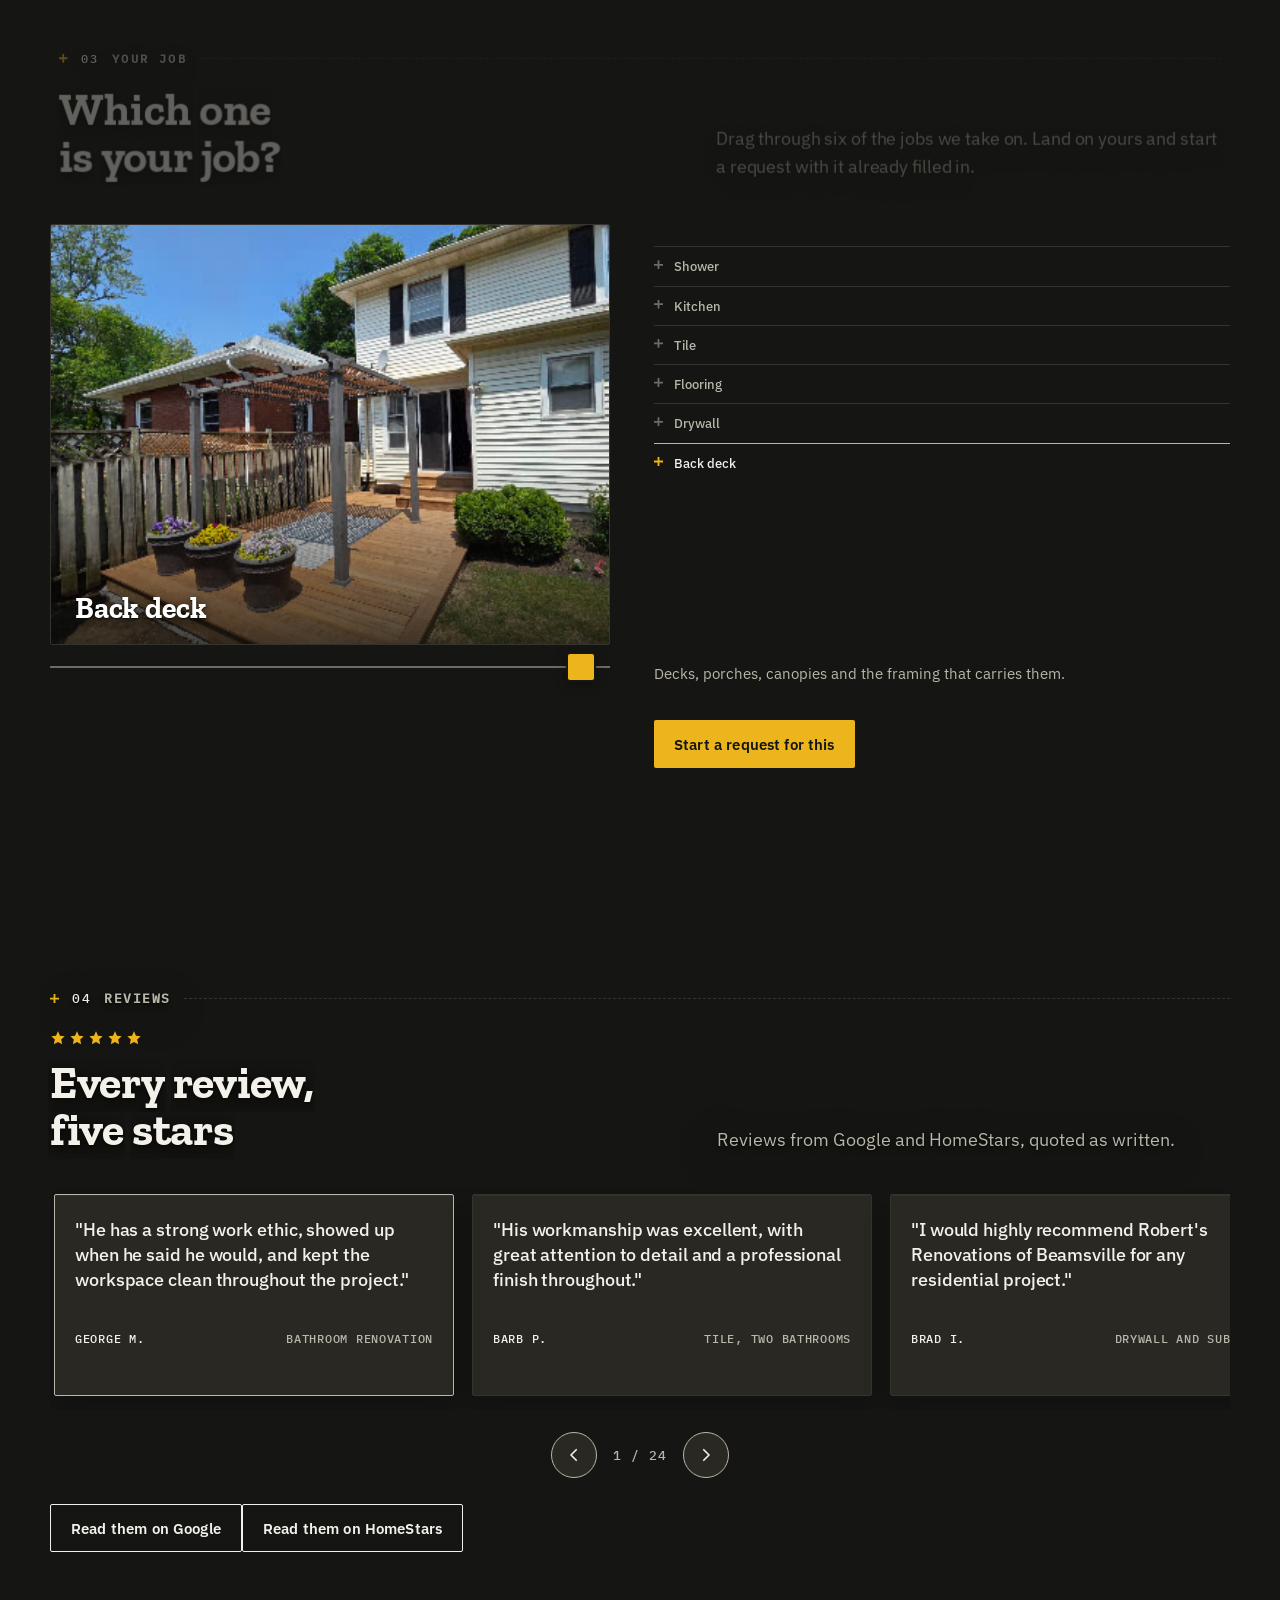
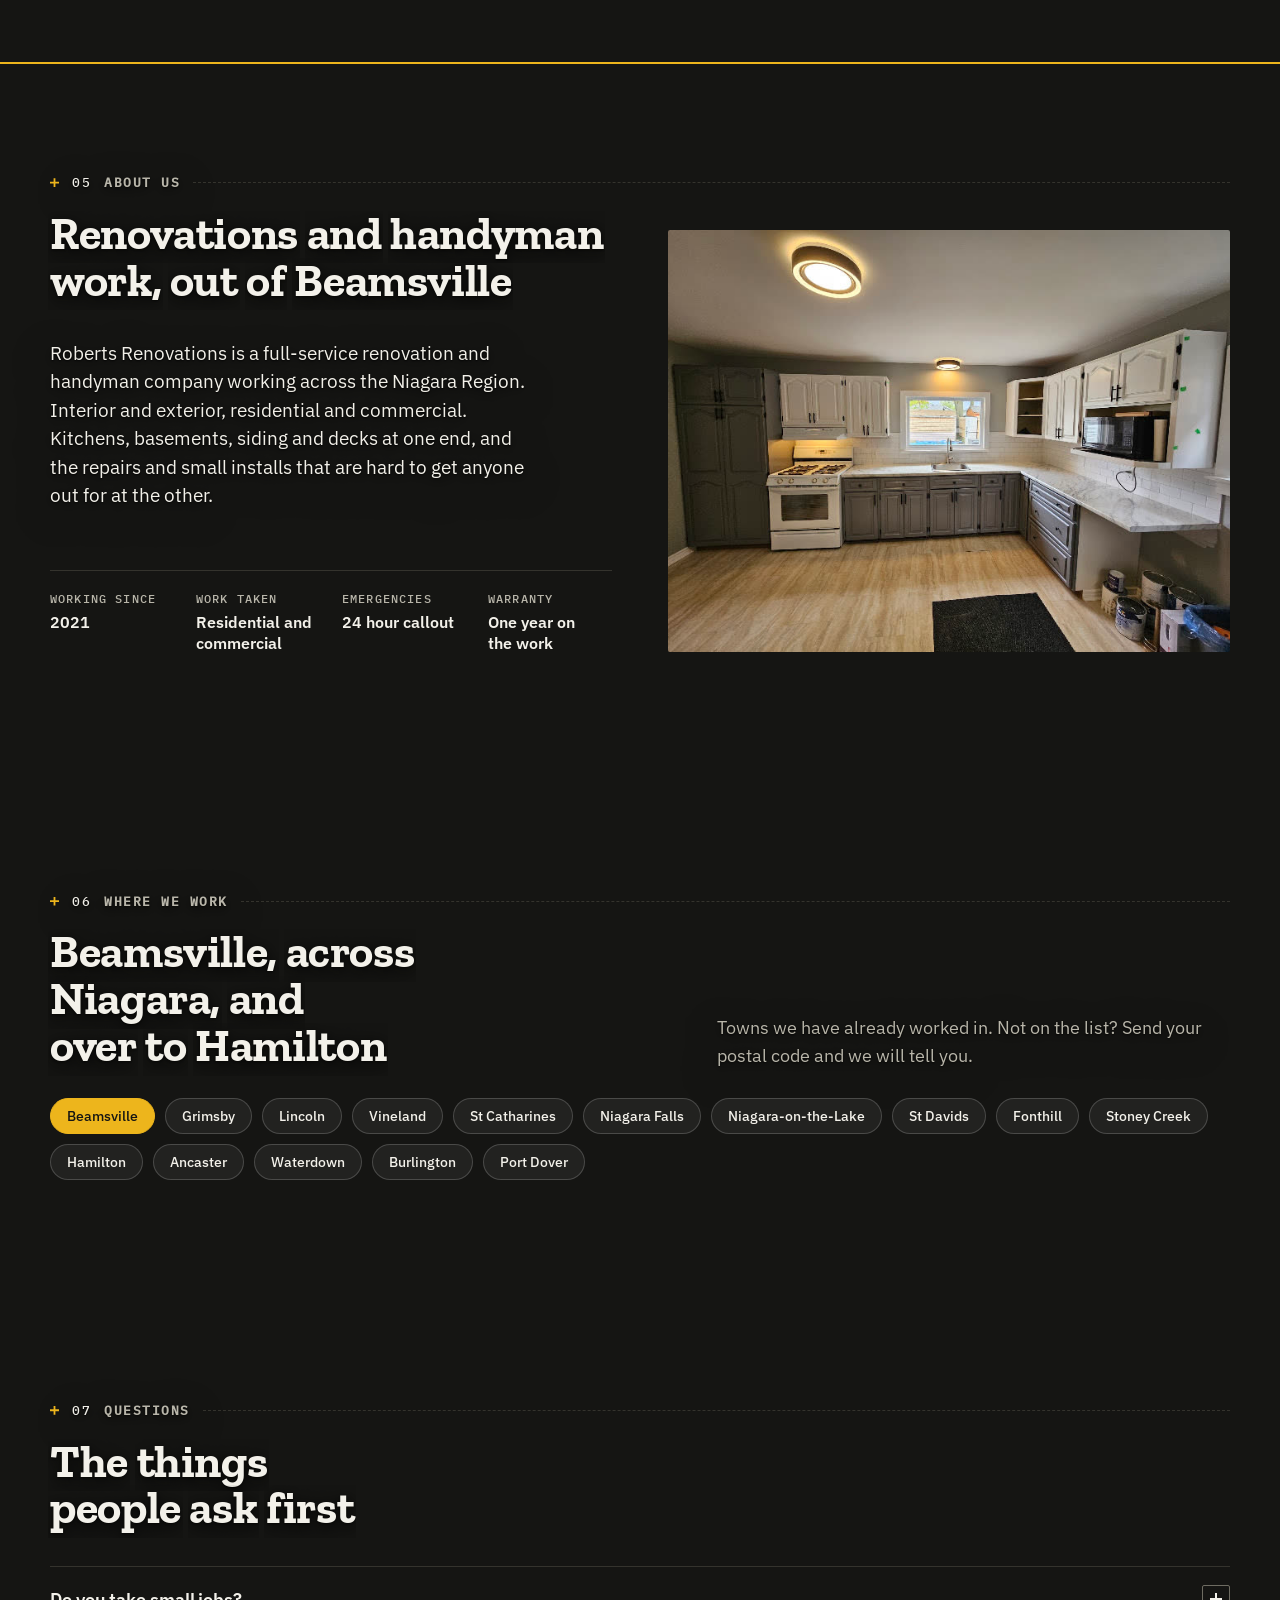
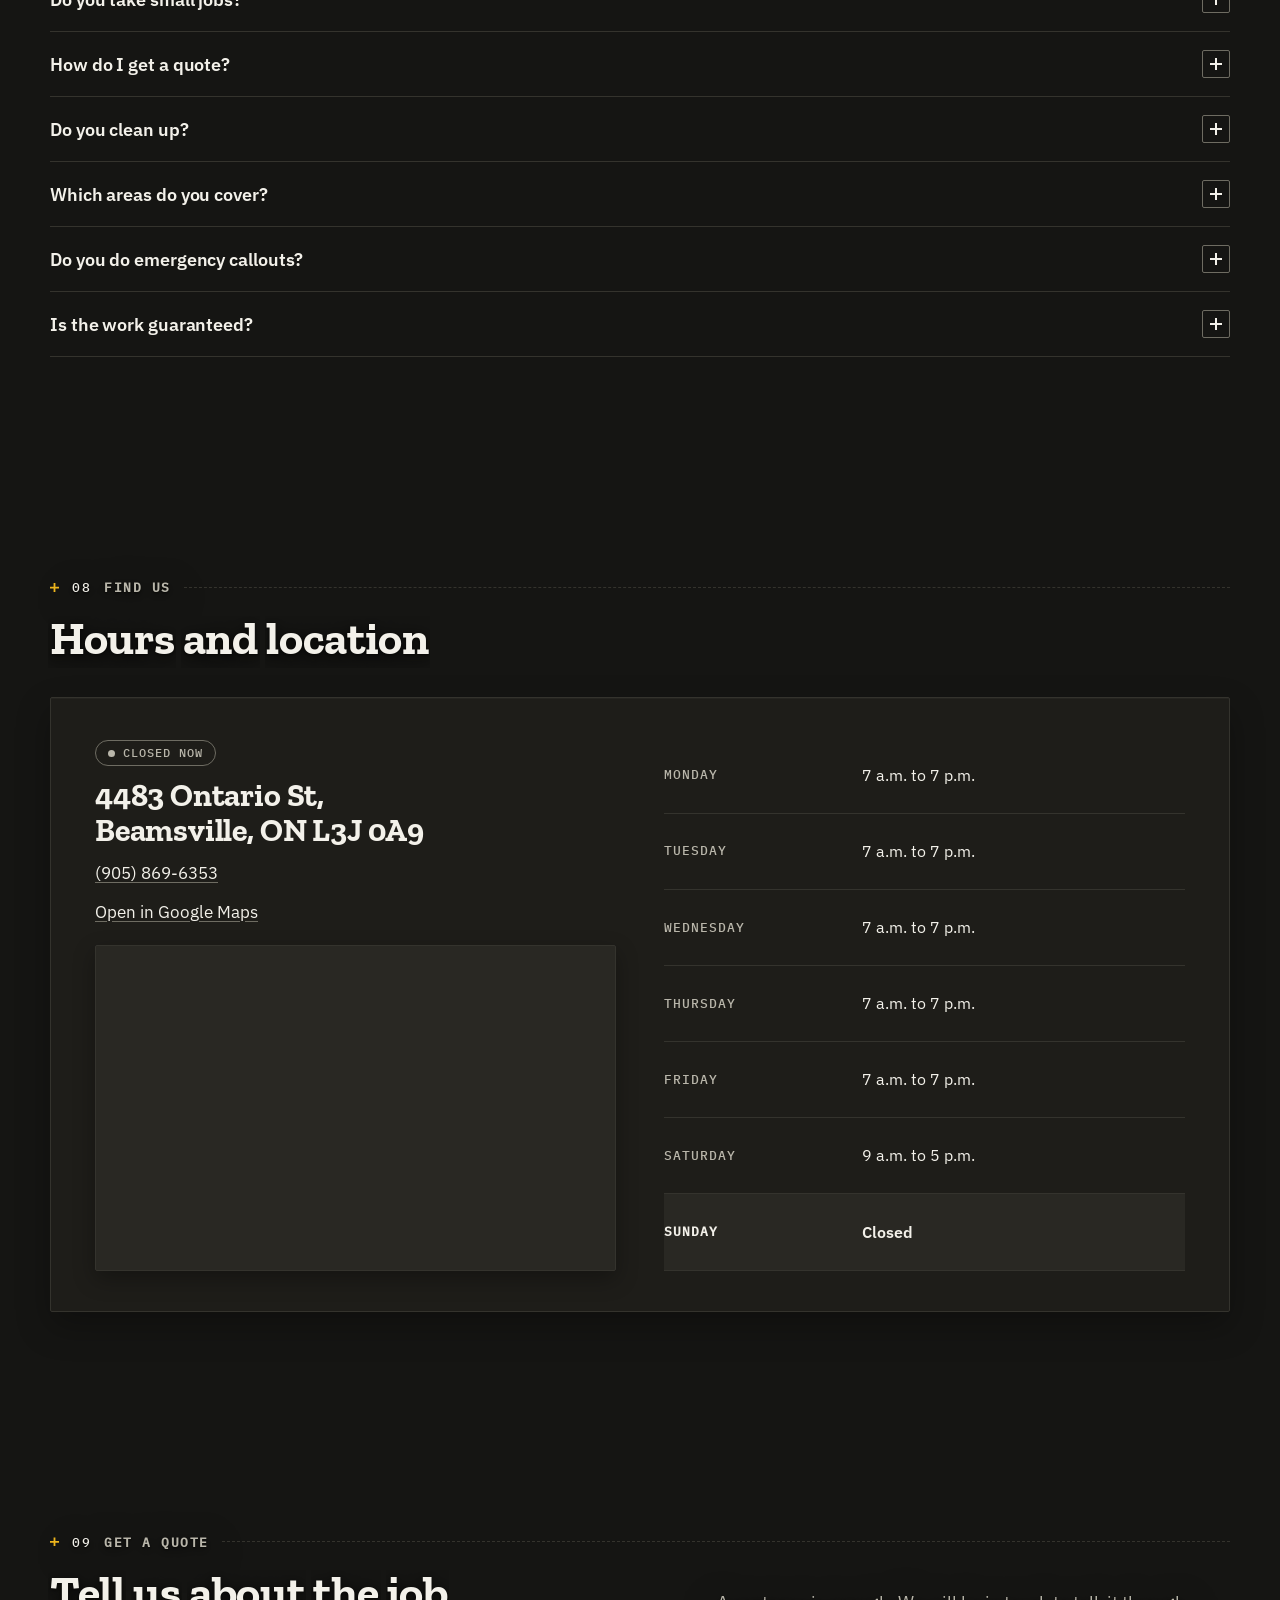
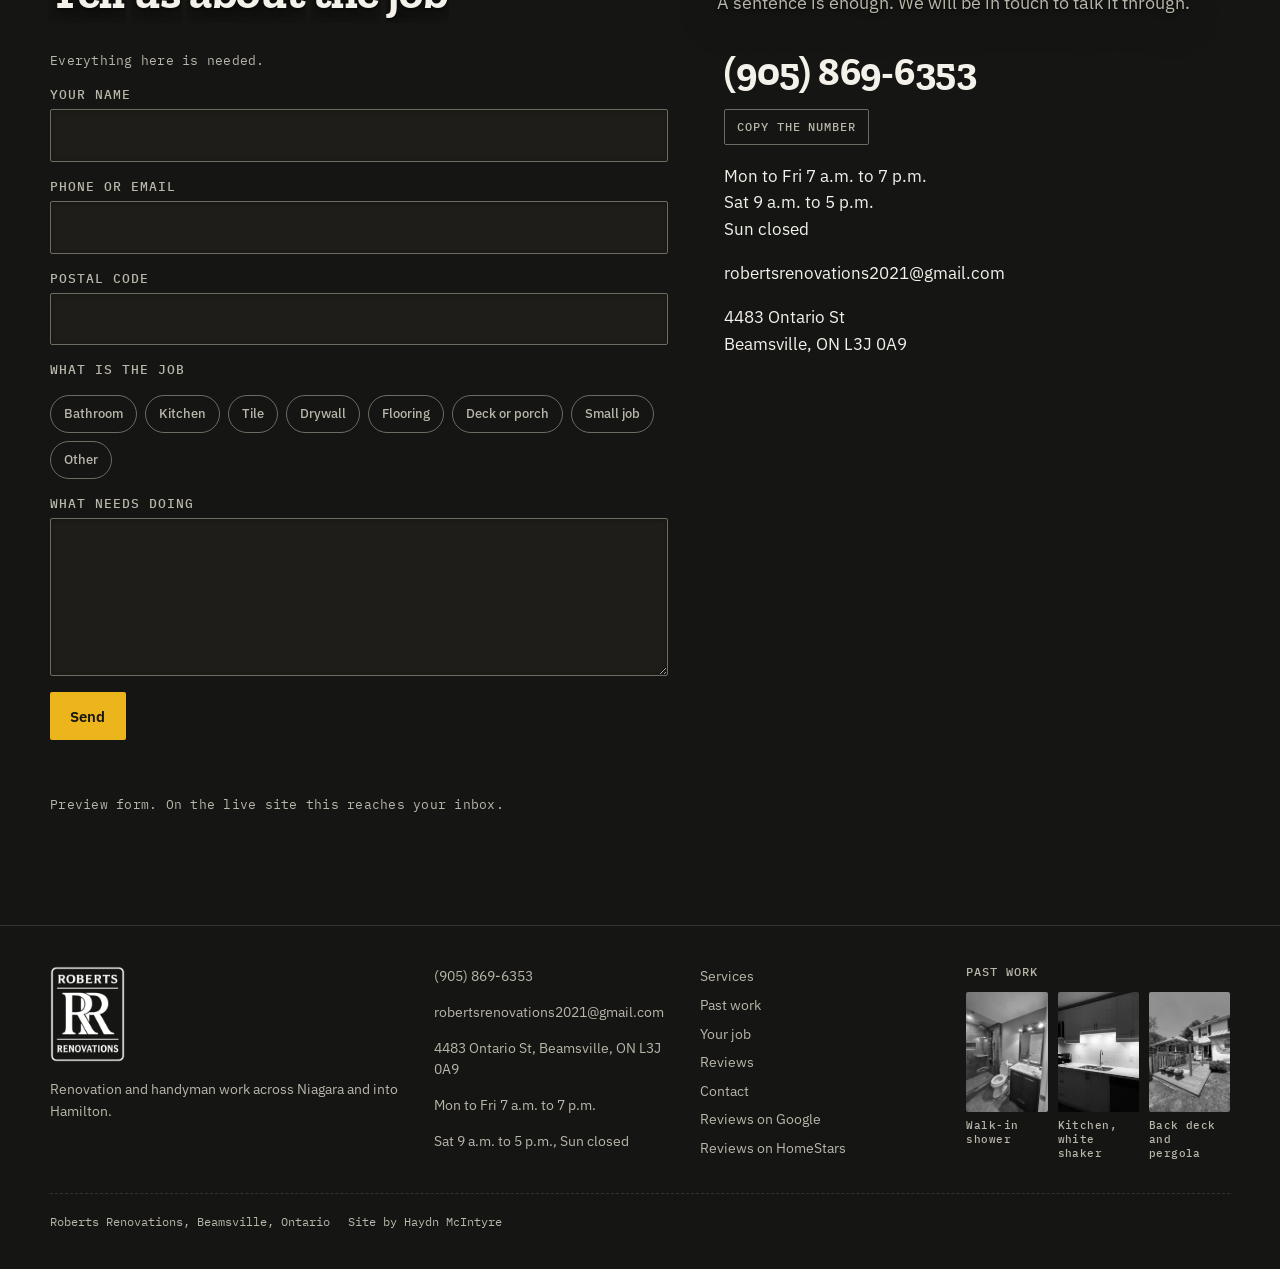
==== commit 672b30d1: "More tilt on the glass tiles Pointer tilt 5.5 to 9 degrees, scroll lean 1.6 to 2.6, and the shared p" ====
--- a/index.html
+++ b/index.html
@@ -25,12 +25,12 @@
 <link rel="apple-touch-icon" href="apple-touch-icon.png?v=3">
 <link rel="manifest" href="site.webmanifest">
 <link rel="preload" href="fonts/zilla-slab-700.woff2" as="font" type="font/woff2" crossorigin>
-<link rel="stylesheet" href="site.css?v=16">
+<link rel="stylesheet" href="site.css?v=17">
 <script src="occlude.js?v=3" defer></script>
 <script src="reviews-slider.js?v=1" defer></script>
 <script src="carousel.js?v=4" defer></script>
 <script src="script.js?v=28" defer></script>
-<script src="motion.js?v=2" defer></script>
+<script src="motion.js?v=3" defer></script>
 <script type="application/ld+json">
 {
   "@context": "https://schema.org",
--- a/site.css
+++ b/site.css
@@ -3287,7 +3287,7 @@
   border:0;
   border-radius:0;
   overflow:visible;
-  perspective:1100px;
+  perspective:950px;
   perspective-origin:50% 40%;
 }
 @media (min-width:680px){.svc-detail{gap:14px}}
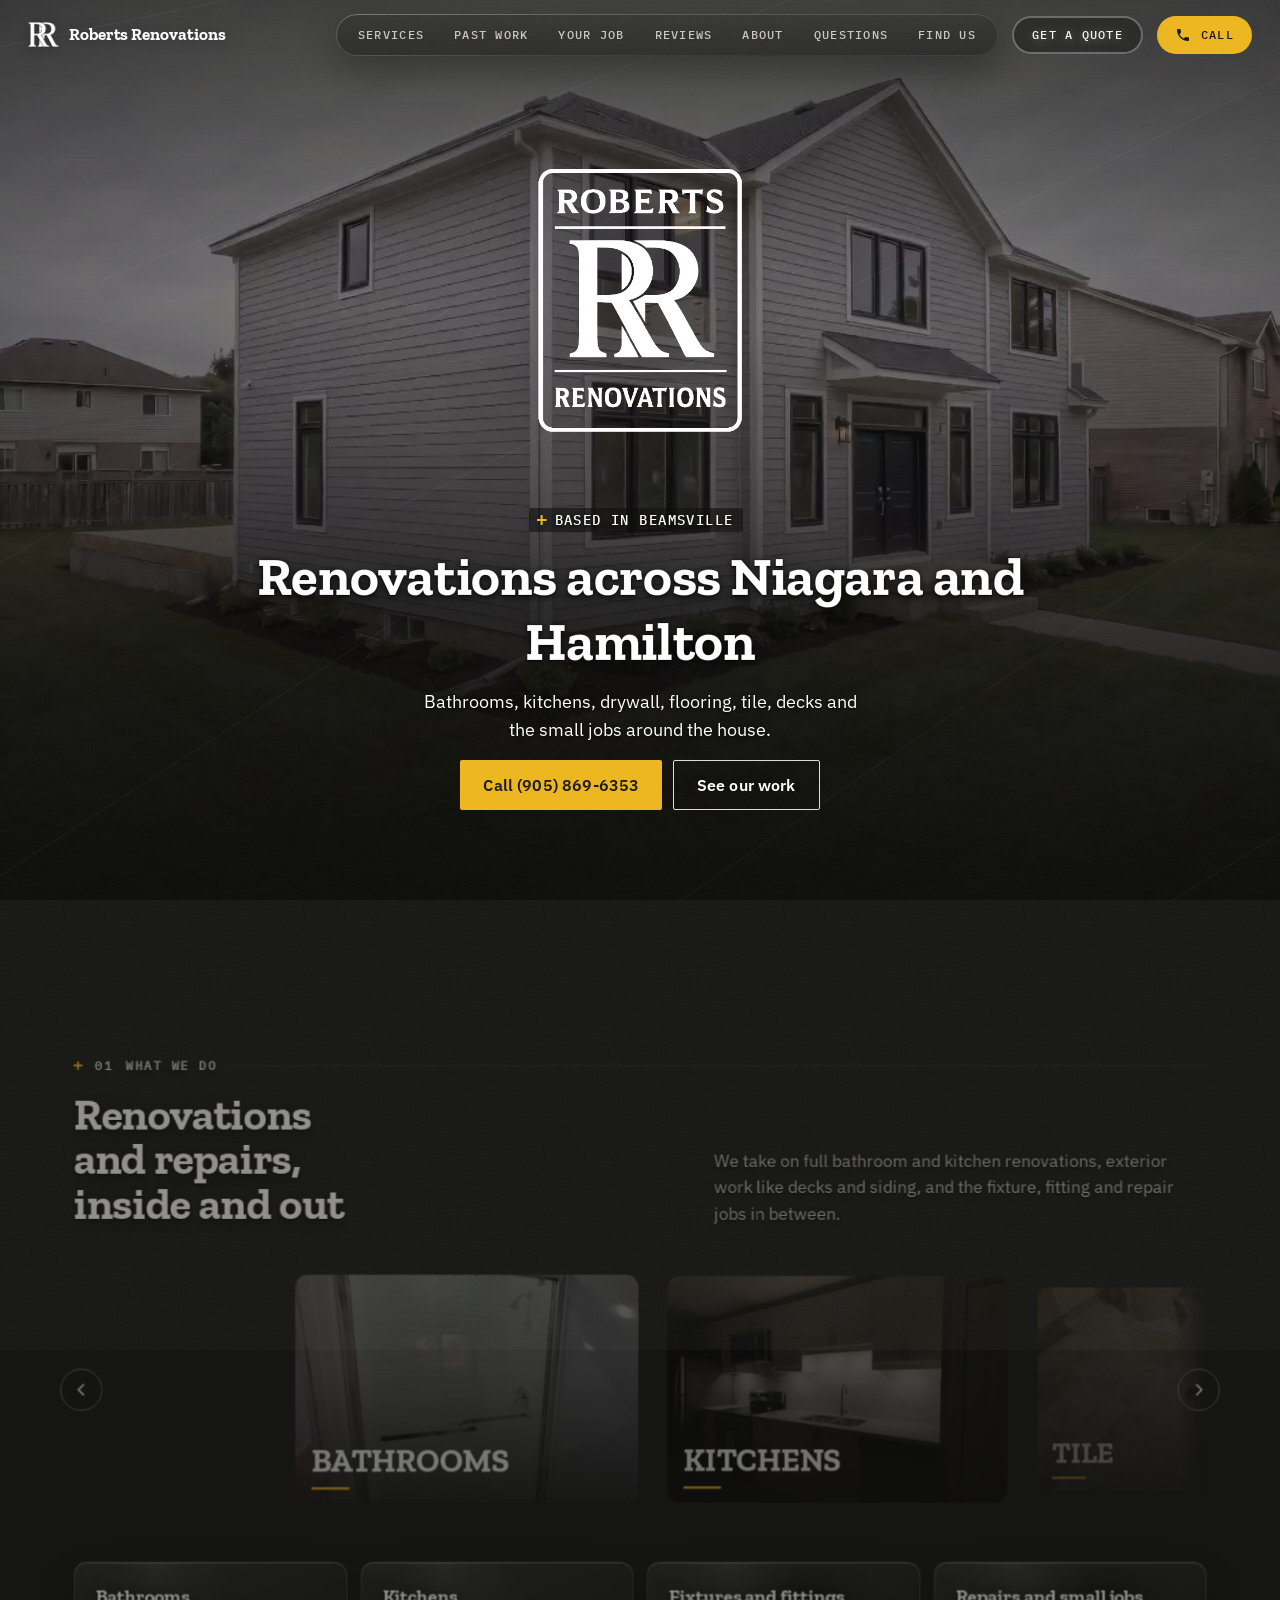
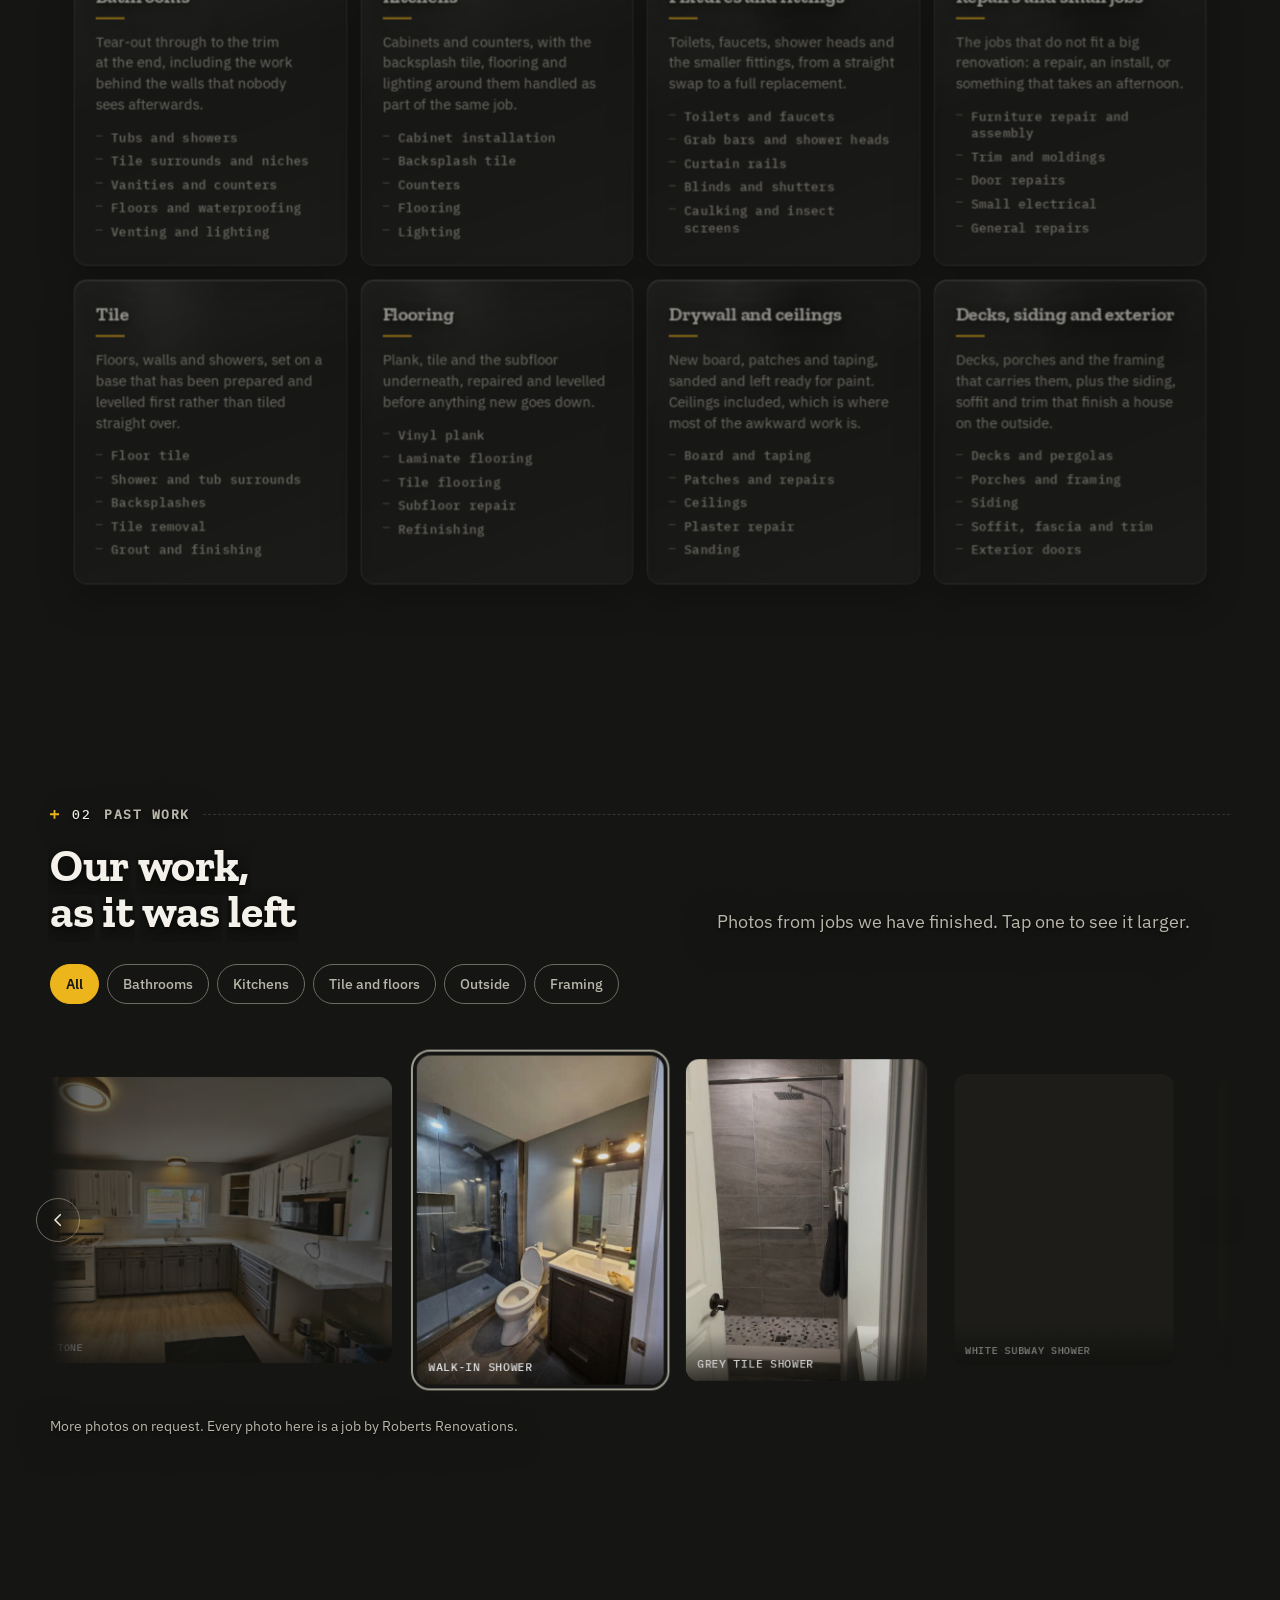
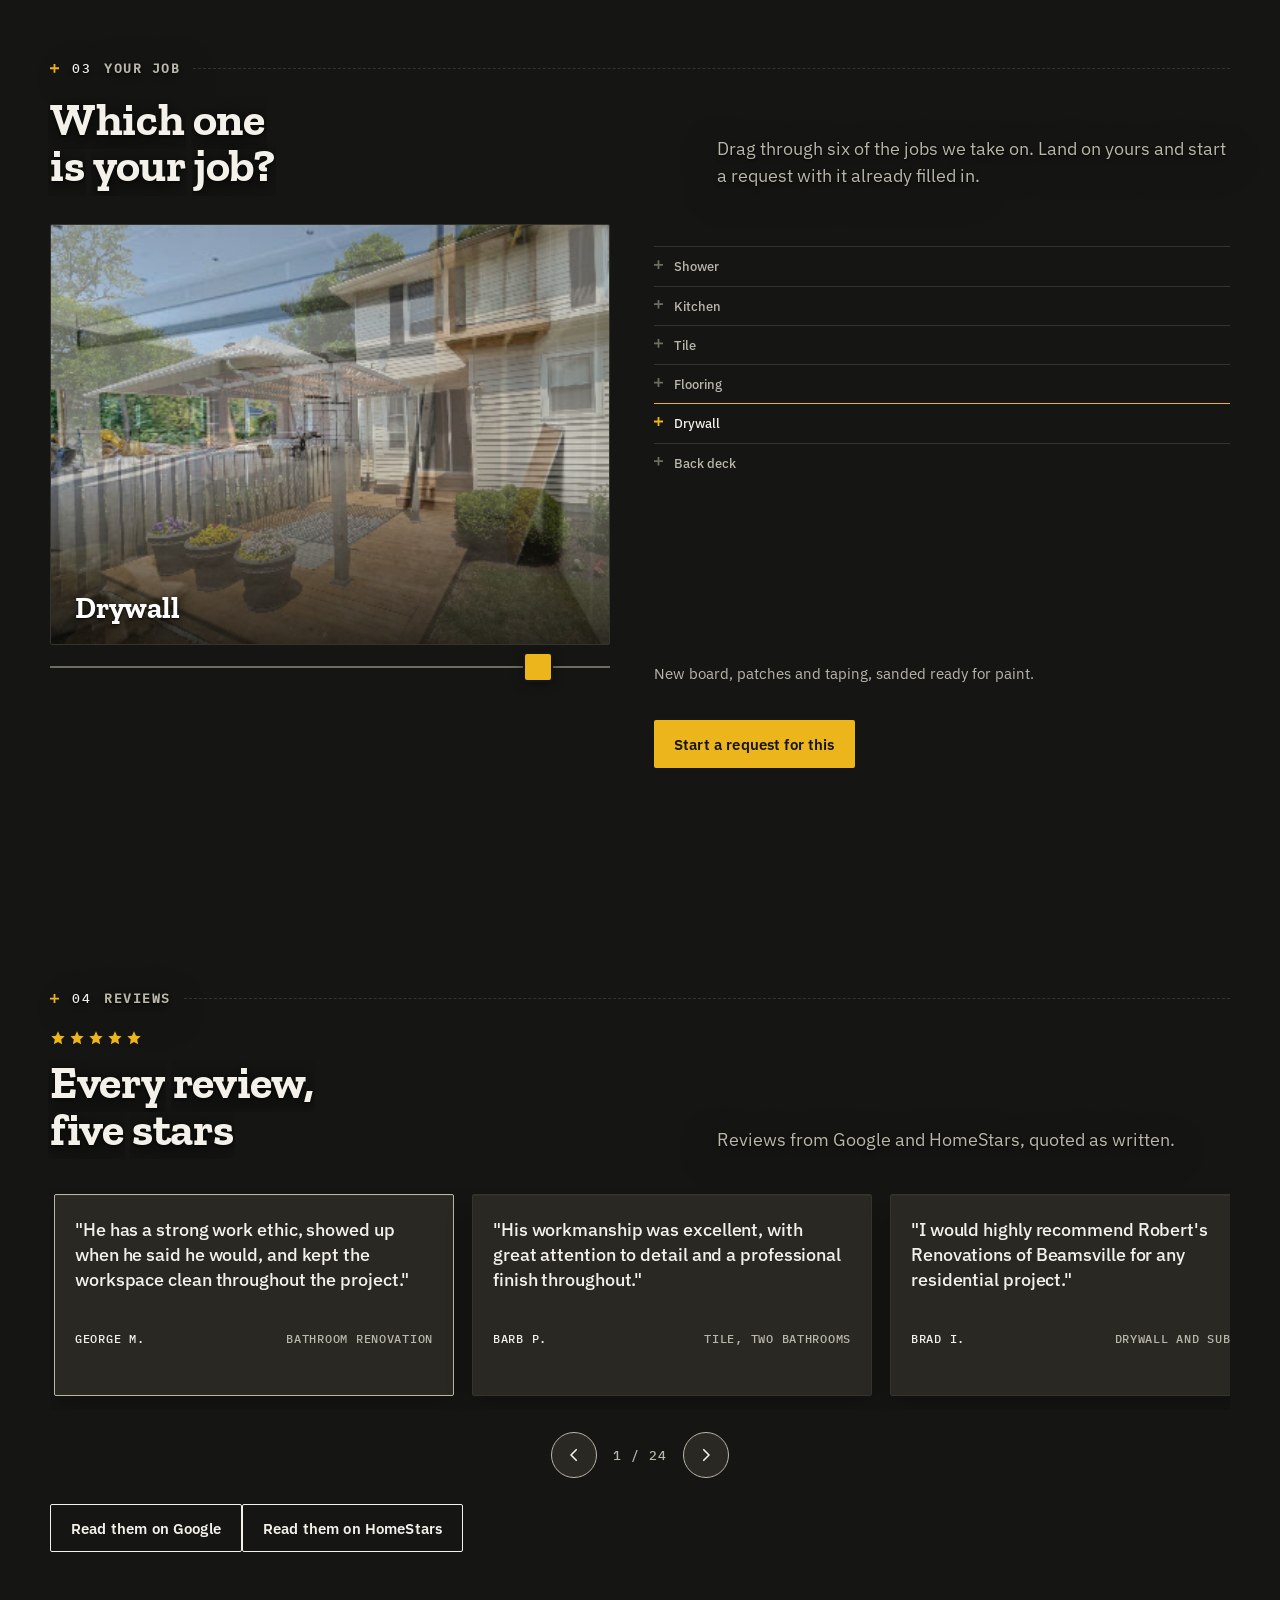
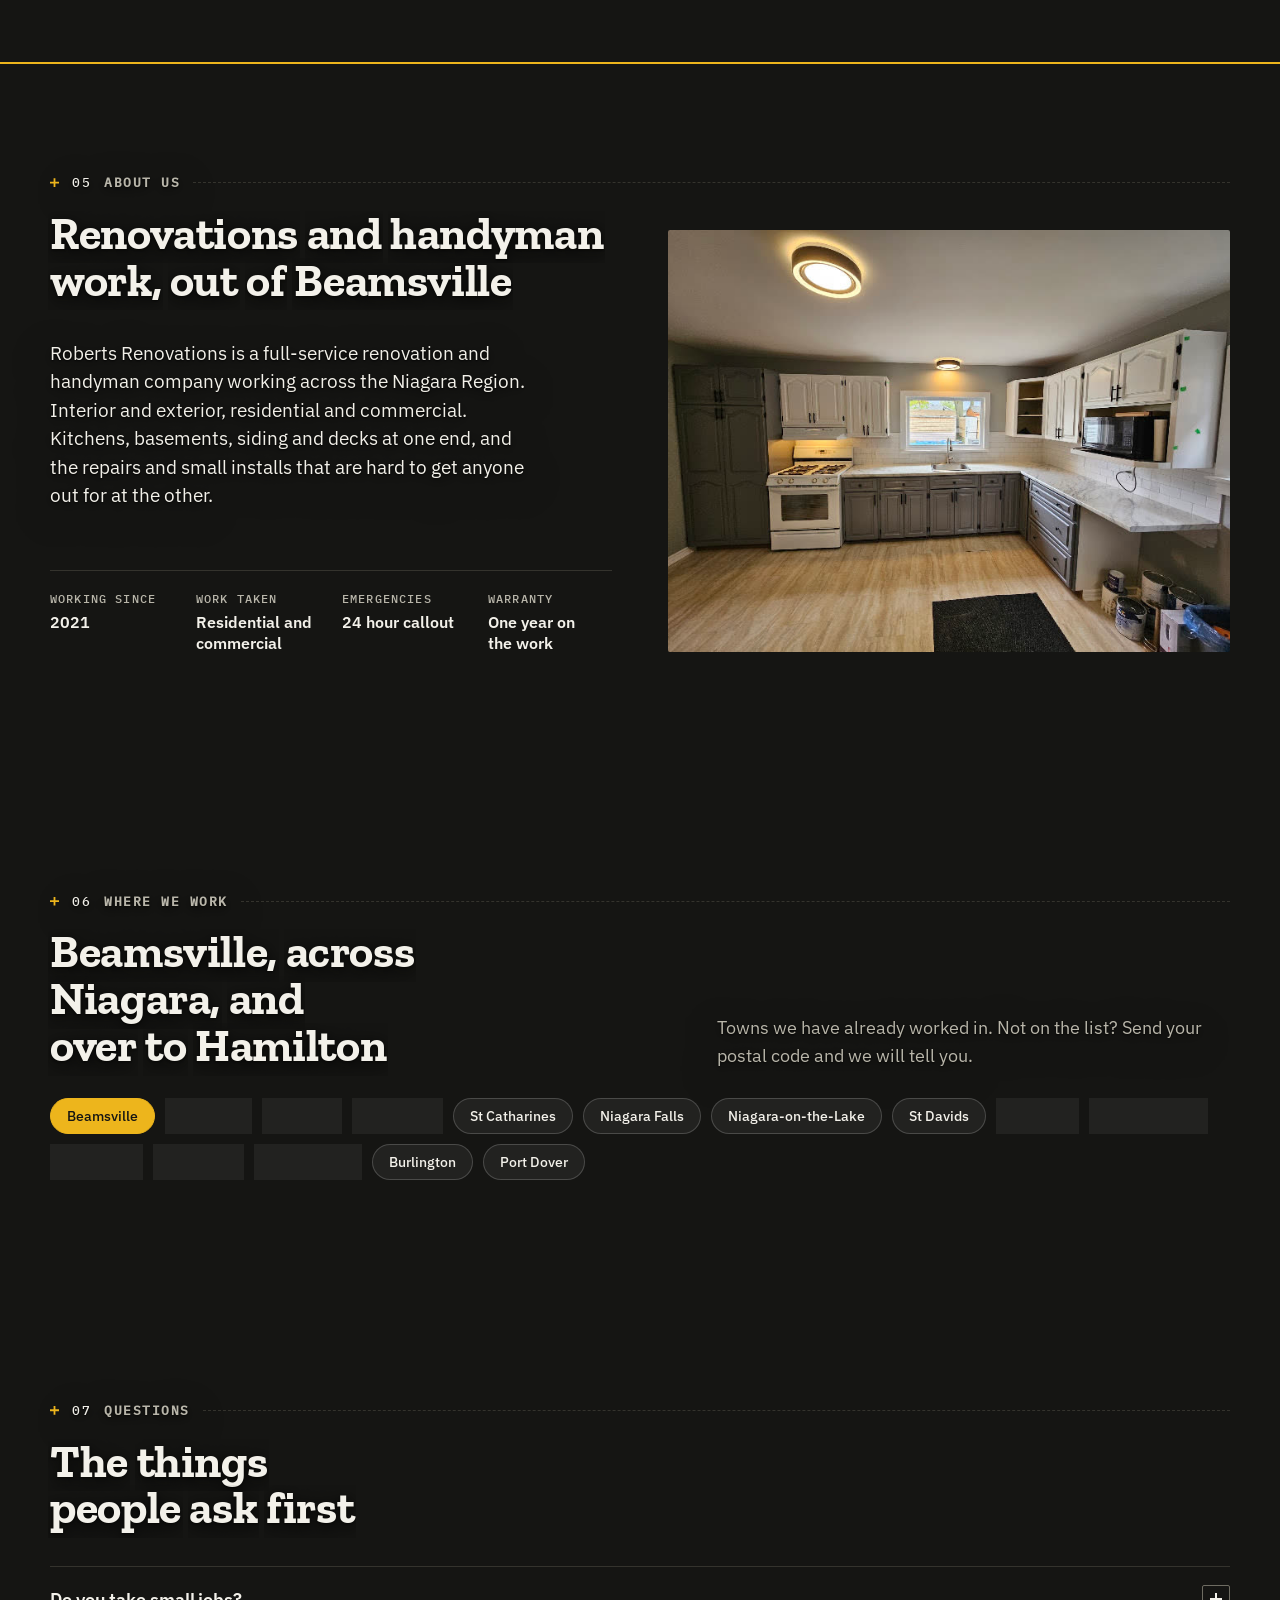
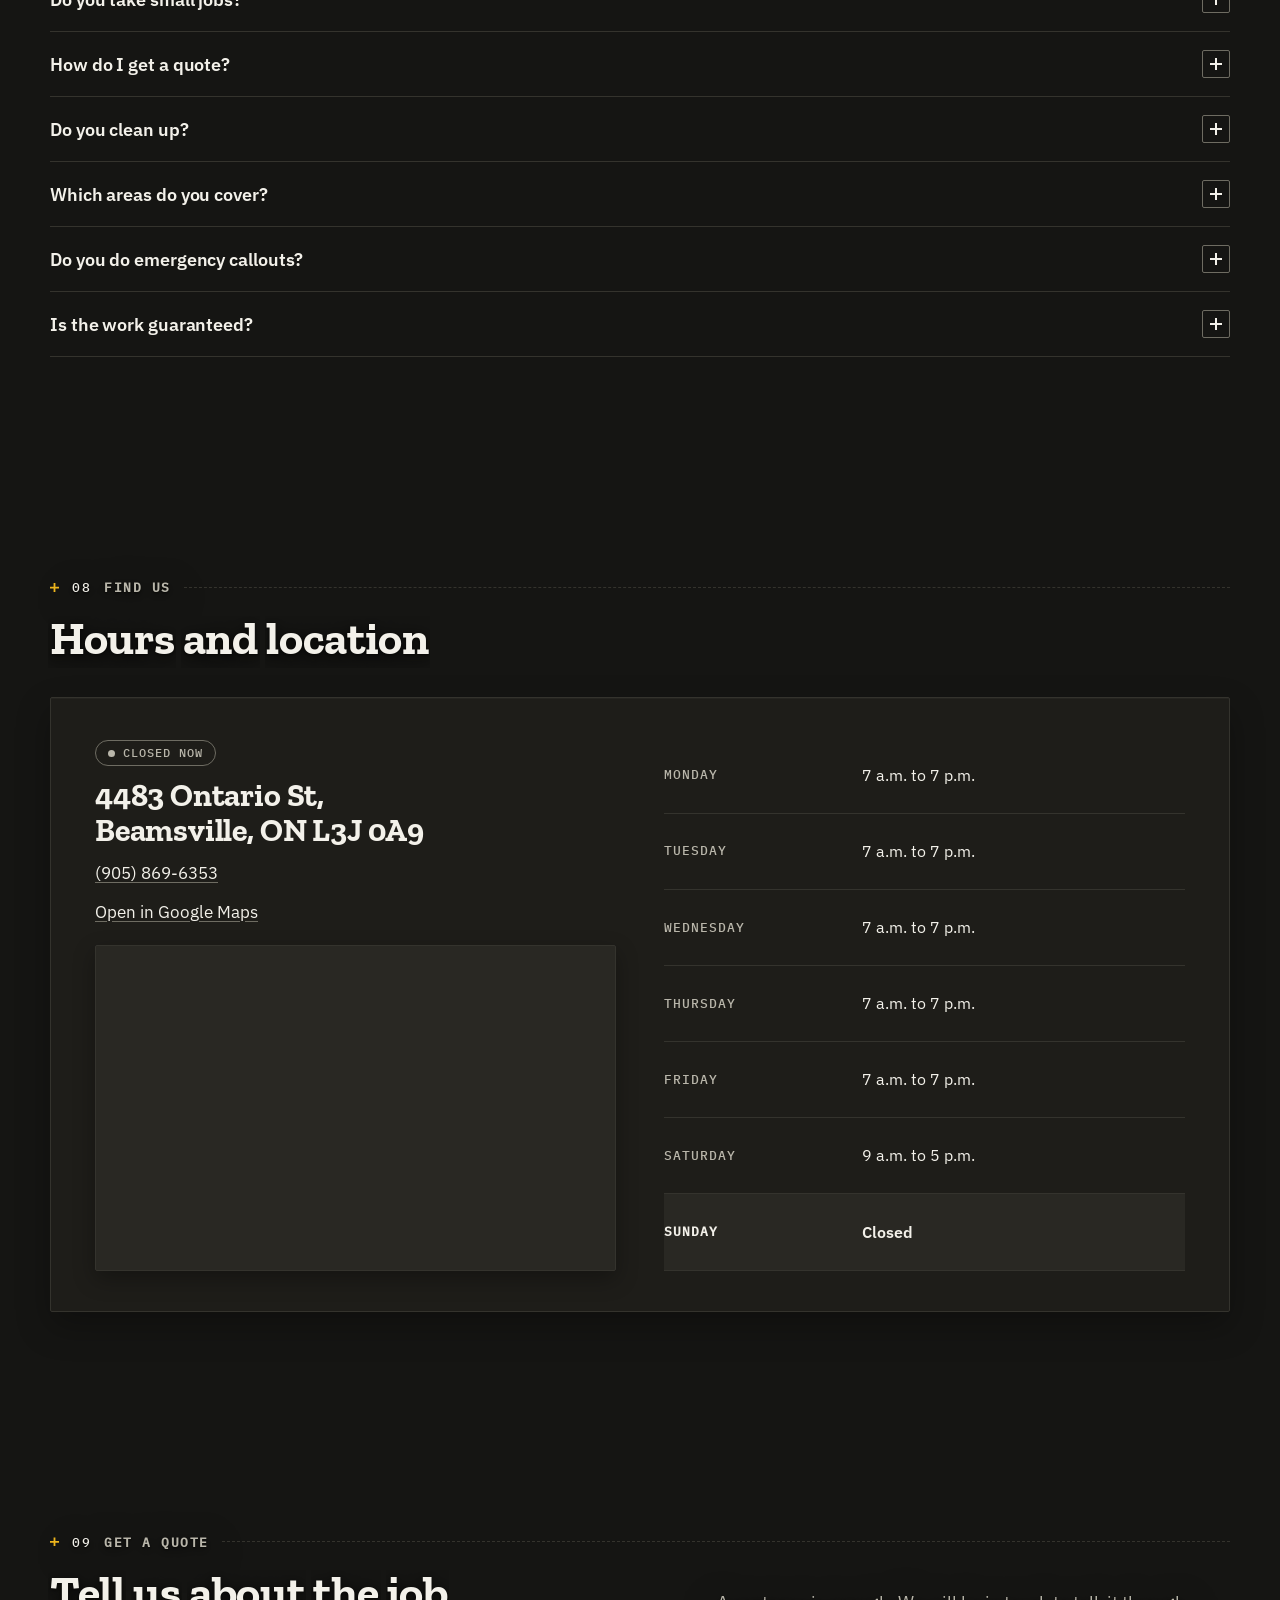
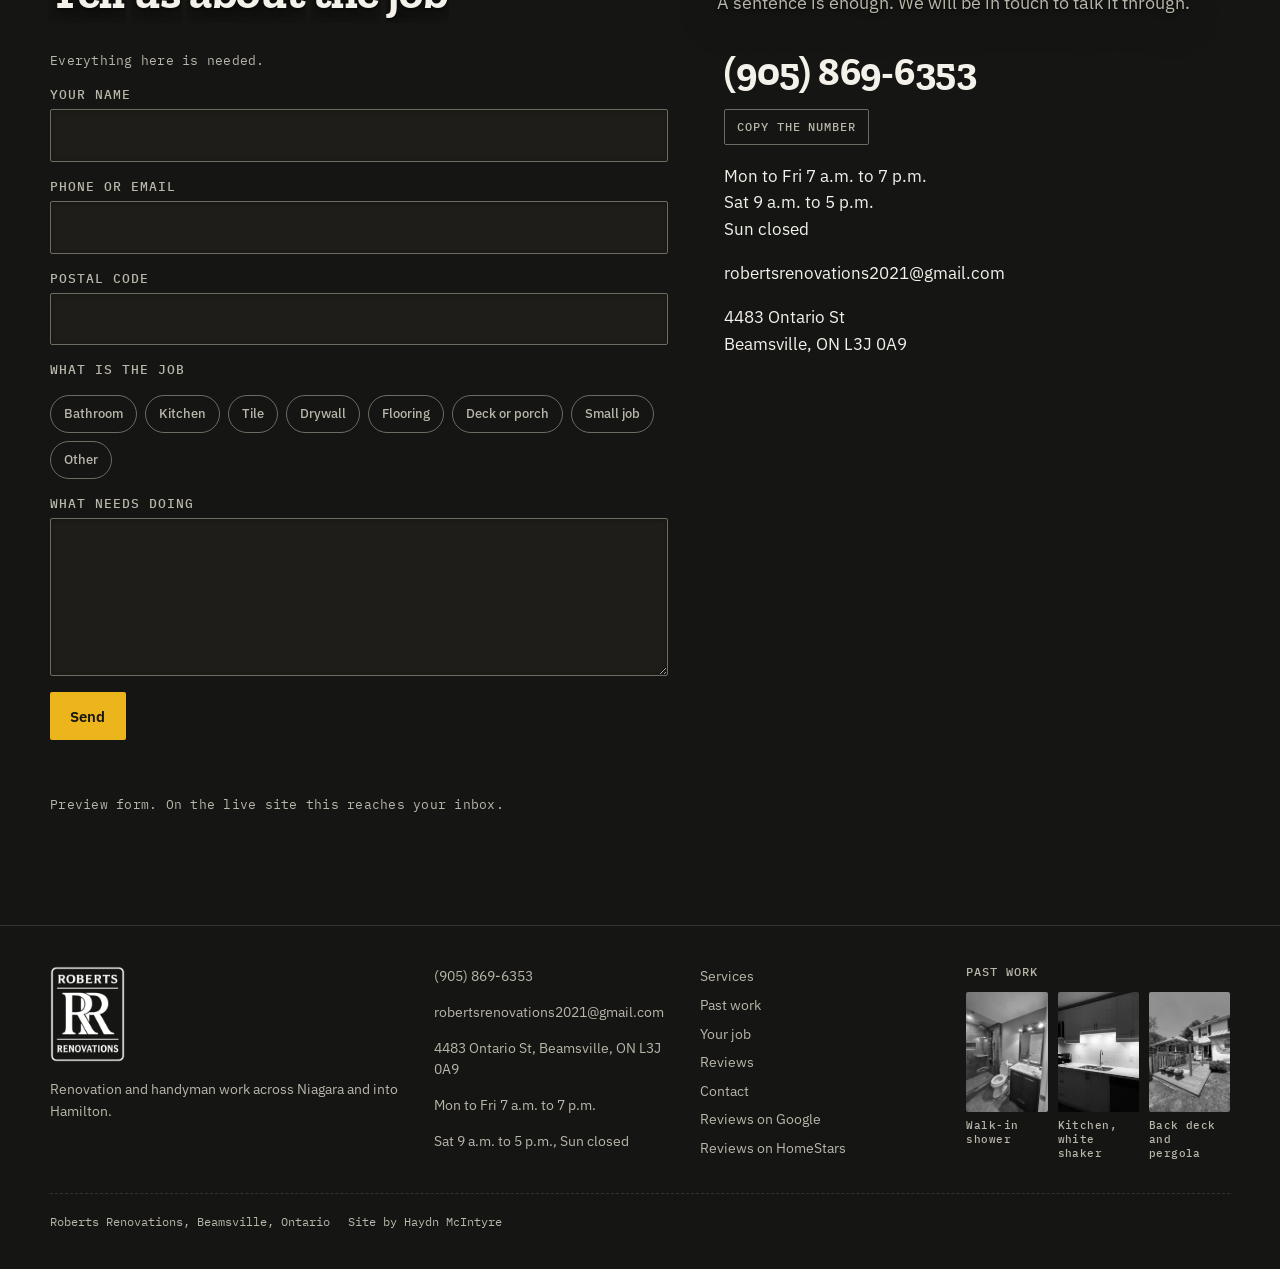
==== commit 10f1f3df: "Every section is in the nav, and the menu lists all nine The header nav had five links for nine sect" ====
--- a/index.html
+++ b/index.html
@@ -25,7 +25,7 @@
 <link rel="apple-touch-icon" href="apple-touch-icon.png?v=3">
 <link rel="manifest" href="site.webmanifest">
 <link rel="preload" href="fonts/zilla-slab-700.woff2" as="font" type="font/woff2" crossorigin>
-<link rel="stylesheet" href="site.css?v=17">
+<link rel="stylesheet" href="site.css?v=19">
 <script src="occlude.js?v=3" defer></script>
 <script src="reviews-slider.js?v=1" defer></script>
 <script src="carousel.js?v=4" defer></script>
@@ -94,12 +94,17 @@
     <img class="mark" src="assets/logo-mark.png" alt="" width="269" height="219" decoding="async">
     <span>Roberts Renovations</span>
   </a>
+  <!-- "Contact" is deliberately not here: the "Get a quote" button beside this nav already
+       points at #contact, and two controls in the same bar going to the same place is one
+       wasted slot in the tightest horizontal space on the page. -->
   <nav class="nav" aria-label="Sections">
     <a href="#services">Services</a>
     <a href="#work">Past work</a>
     <a href="#pick">Your job</a>
     <a href="#reviews">Reviews</a>
-    <a href="#contact">Contact</a>
+    <a href="#about">About</a>
+    <a href="#faq">Questions</a>
+    <a href="#hours">Find us</a>
   </nav>
   <a class="btn btn-outline btn-quote" href="#contact">Get a quote</a>
   <a class="btn btn-primary btn-call" href="tel:+19058696353">
@@ -110,12 +115,18 @@
 </header>
 
 <div class="menu" id="menu" role="dialog" aria-modal="false" aria-label="Menu">
+  <!-- All nine, and the numbers have to match each section's data-n and its own .label .n.
+       They had drifted: Contact was numbered 05 here and is section 09. -->
   <ol>
     <li><a href="#services"><span class="n">01</span>Services</a></li>
     <li><a href="#work"><span class="n">02</span>Past work</a></li>
     <li><a href="#pick"><span class="n">03</span>Your job</a></li>
     <li><a href="#reviews"><span class="n">04</span>Reviews</a></li>
-    <li><a href="#contact"><span class="n">05</span>Contact</a></li>
+    <li><a href="#about"><span class="n">05</span>About us</a></li>
+    <li><a href="#area"><span class="n">06</span>Where we work</a></li>
+    <li><a href="#faq"><span class="n">07</span>Questions</a></li>
+    <li><a href="#hours"><span class="n">08</span>Find us</a></li>
+    <li><a href="#contact"><span class="n">09</span>Get a quote</a></li>
   </ol>
   <div class="menu-foot">
     <a href="tel:+19058696353">(905) 869-6353</a>
--- a/site.css
+++ b/site.css
@@ -3176,7 +3176,7 @@
   .film-stage .beat h1{letter-spacing:-.008em}
 }
 .brand{flex-shrink:0}
-@media (min-width:900px) and (max-width:1080px){
+@media (min-width:900px) and (max-width:1180px){
   .brand span{display:none}
 }
 
@@ -3351,3 +3351,36 @@
 }
 body.rm .svc-detail{perspective:none}
 body.rm .svc-detail > li{transform:none}
+
+/* ================================================================ the header at middle widths
+   The nav grew from five links to seven, which pushed the bar past what
+   the middle widths can hold, and everything in it is a flex item that
+   shrinks before it wraps. The brand was already stopped from shrinking;
+   the two buttons were not, so at about 1100px they were squeezed until
+   "Get a quote" clipped to "et a quote" inside its own pill. Nothing in
+   this bar should ever be narrower than its content: there is no good
+   version of a half-drawn word.
+
+   With nothing shrinkable left, the only variable is the brand wordmark,
+   and it now goes at 1180 rather than 1080. That is measured, not picked:
+   nav 657 + quote 129 + call 94 + three 14px gaps + the page gutter needs
+   about 1010px on its own, and the word adds roughly 165 more. */
+.btn-quote,.btn-call{flex-shrink:0}
+
+/* ================================================================ the menu, now nine items
+   It was built for five. At nine, the old 8vw type came to roughly 800px
+   of content, which fits an 844px phone and does not fit a 667px one, and
+   the panel is position:fixed with no overflow, so what happens there is
+   the contact details at the foot get silently clipped off the bottom.
+
+   Two changes, and the second is the one that matters. The type comes down
+   so nine items fit a small phone honestly. overflow-y:auto is the
+   guarantee: type size is a guess about a device, scrolling is not, and
+   the next thing added to this list should not be able to push the phone
+   number off the screen again. -webkit-overflow-scrolling keeps it feeling
+   native on iOS. */
+.menu{overflow-y:auto;-webkit-overflow-scrolling:touch}
+.menu li a{
+  font-size:clamp(24px,6.4vw,34px);
+  padding:11px 0;
+}
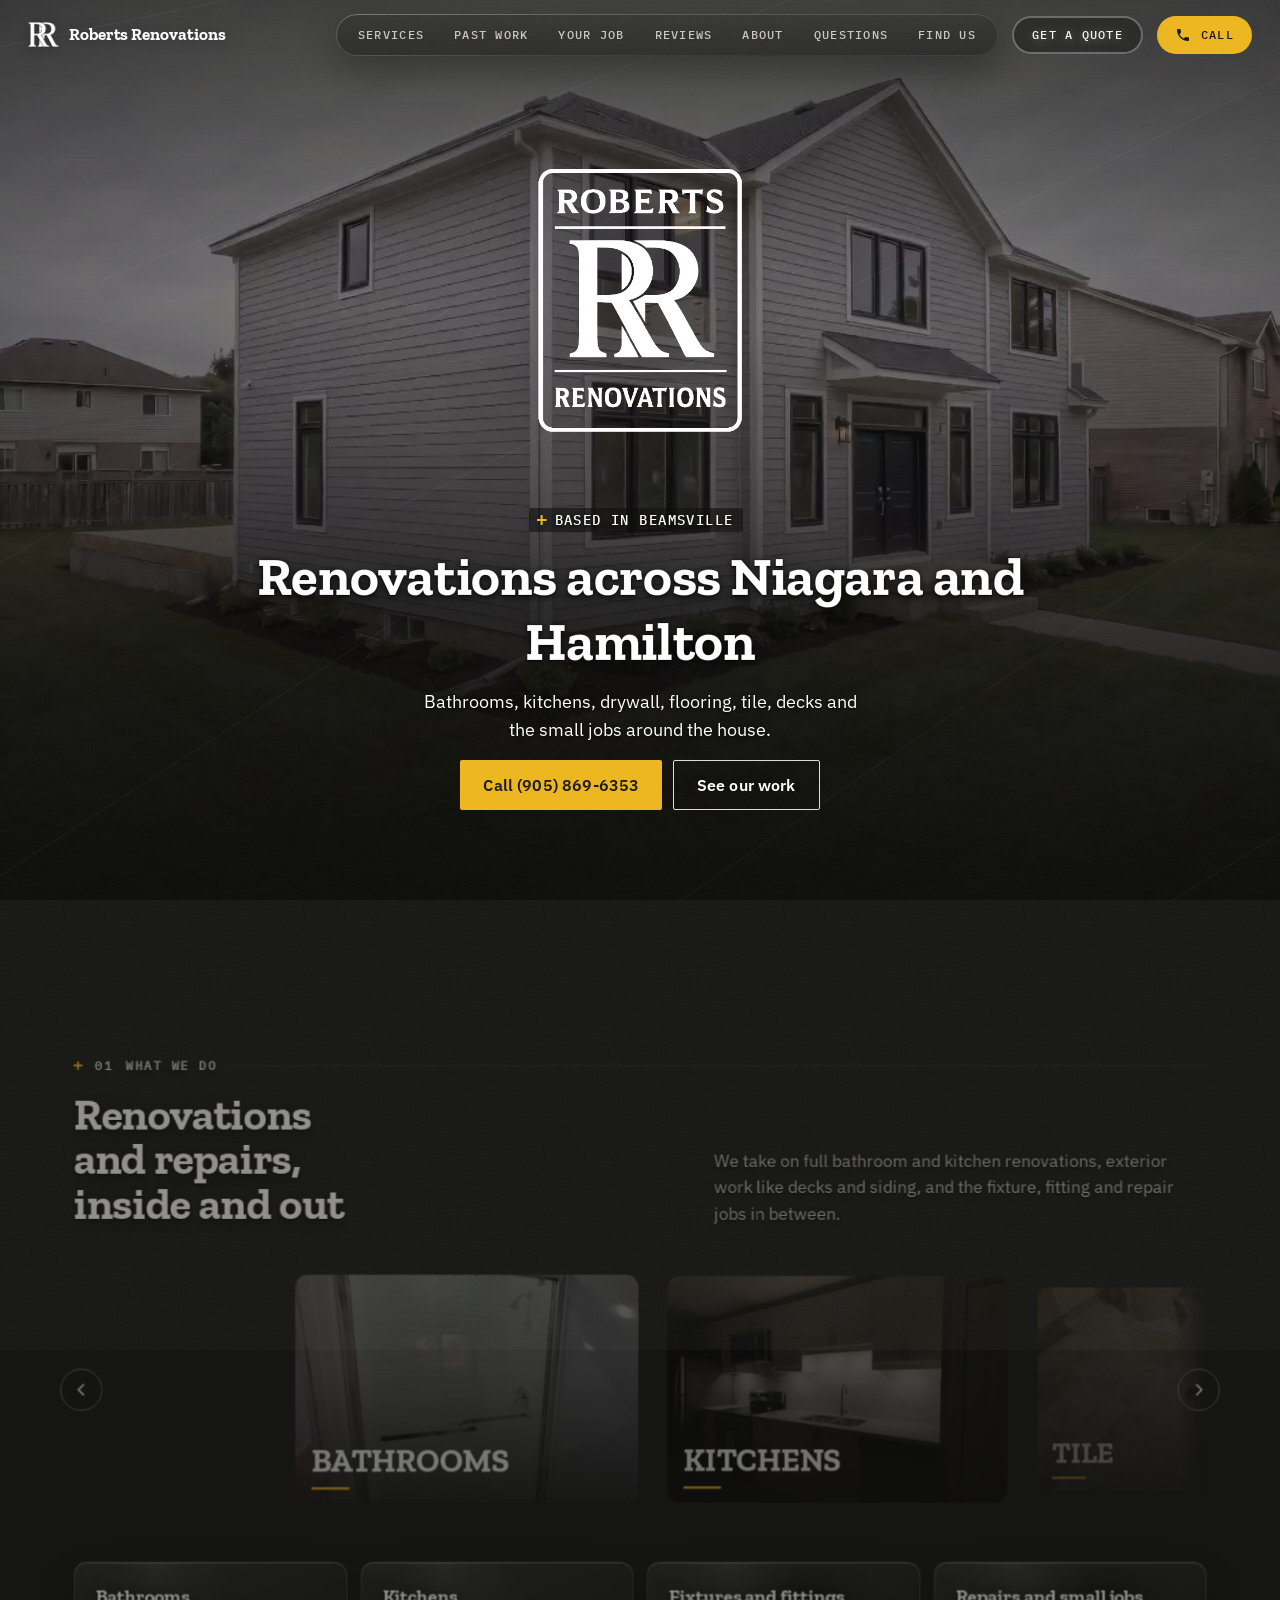
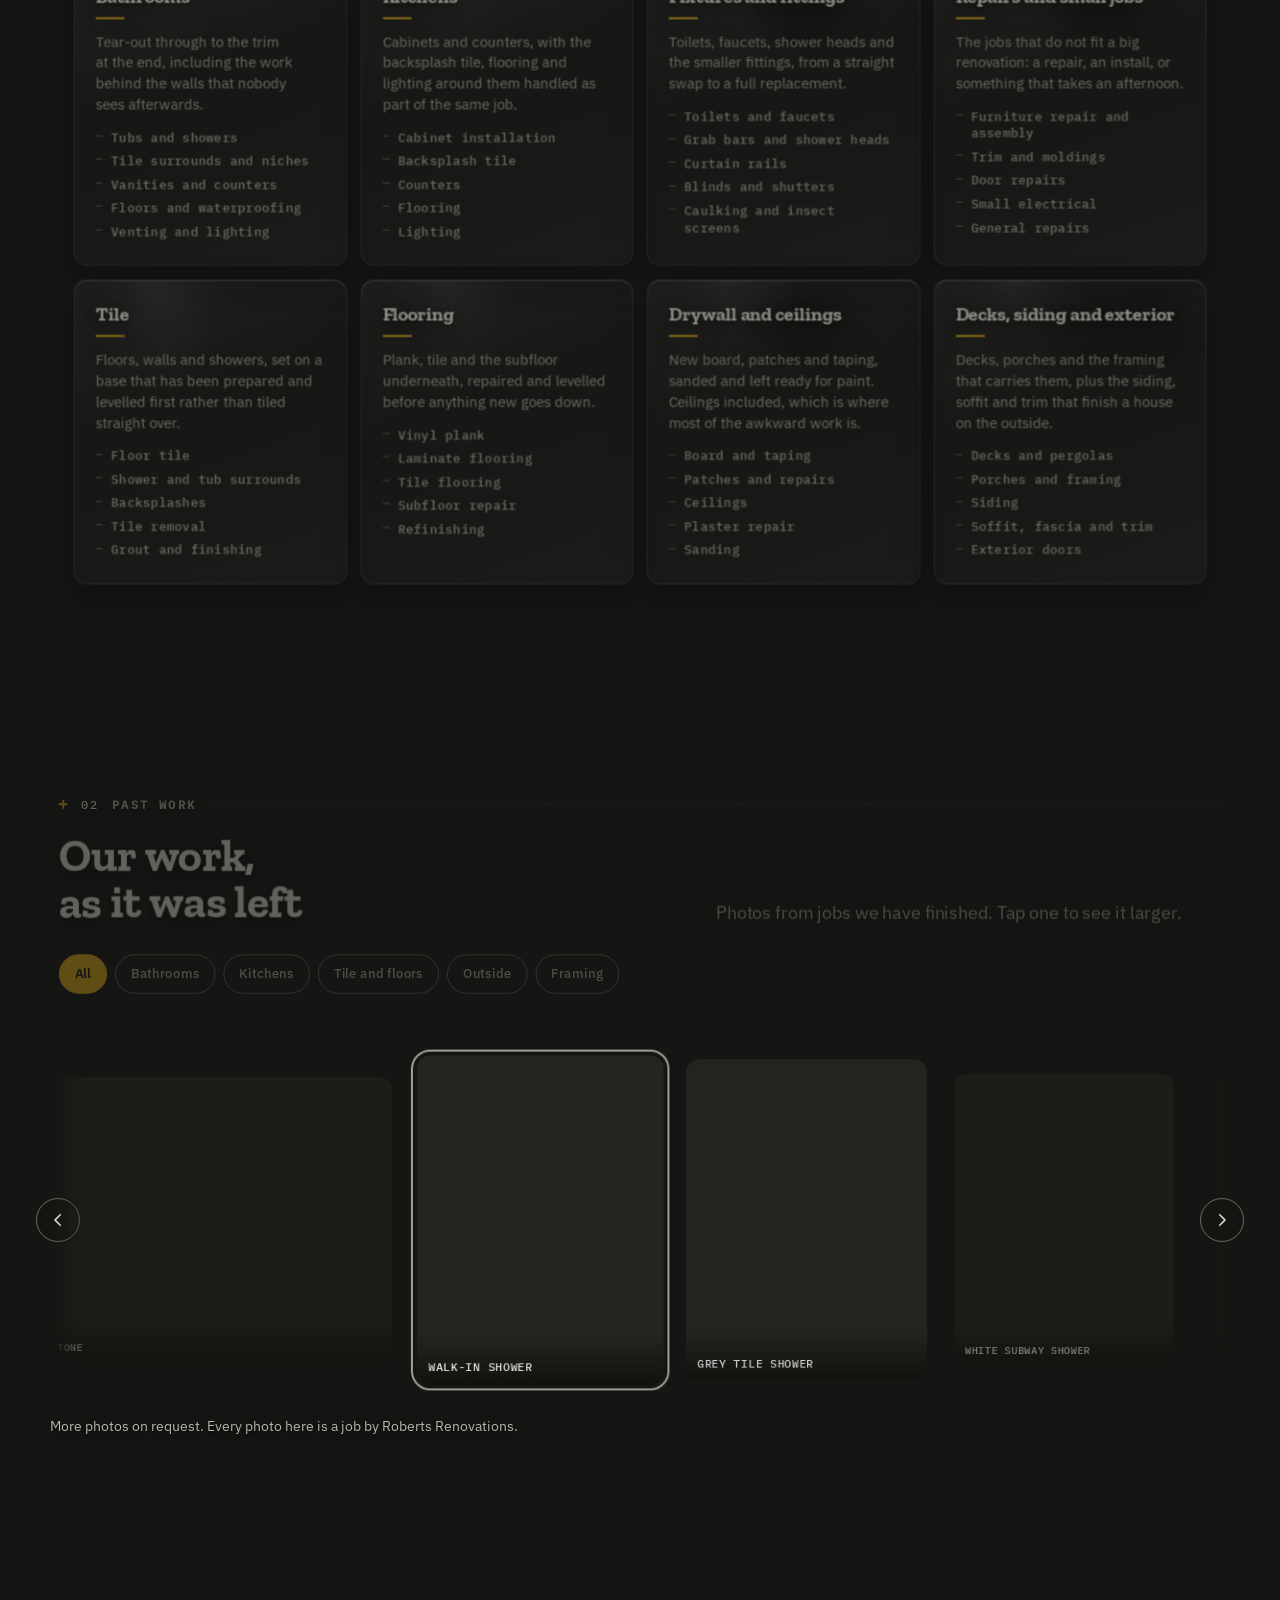
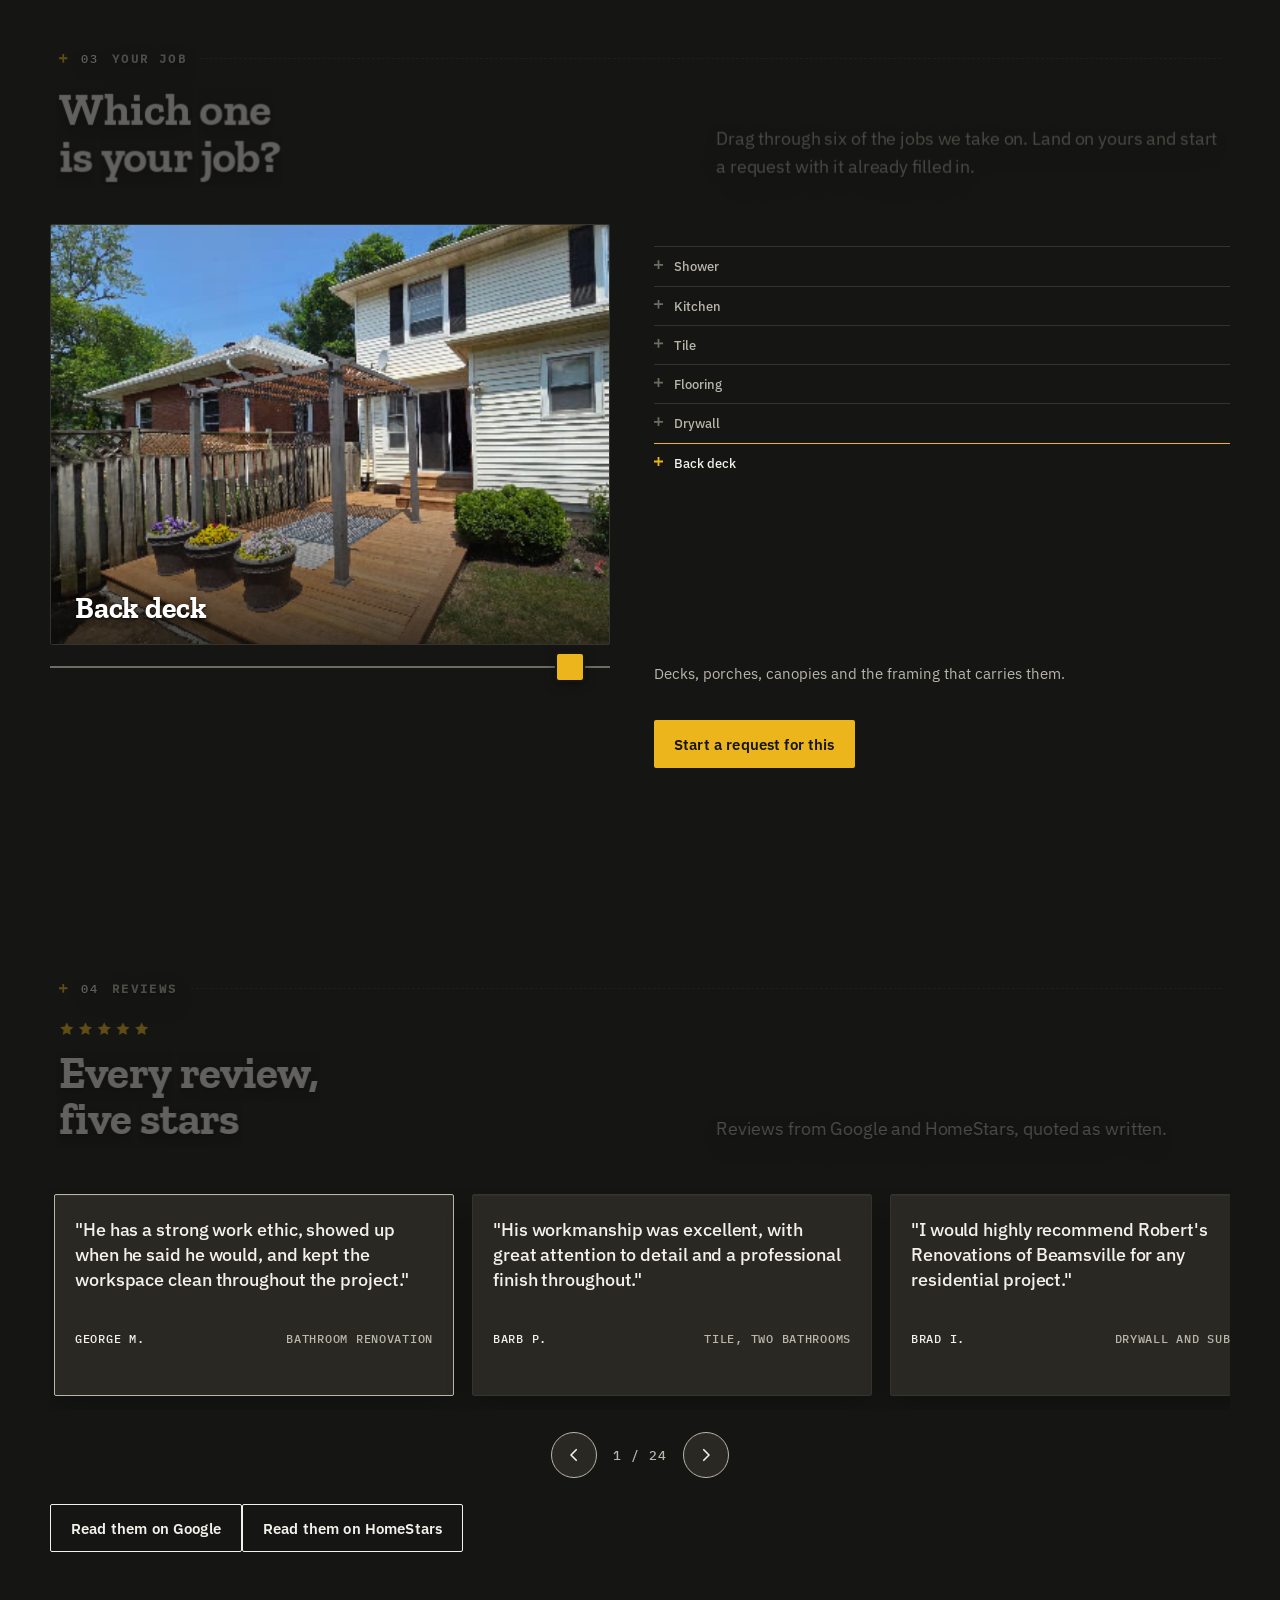
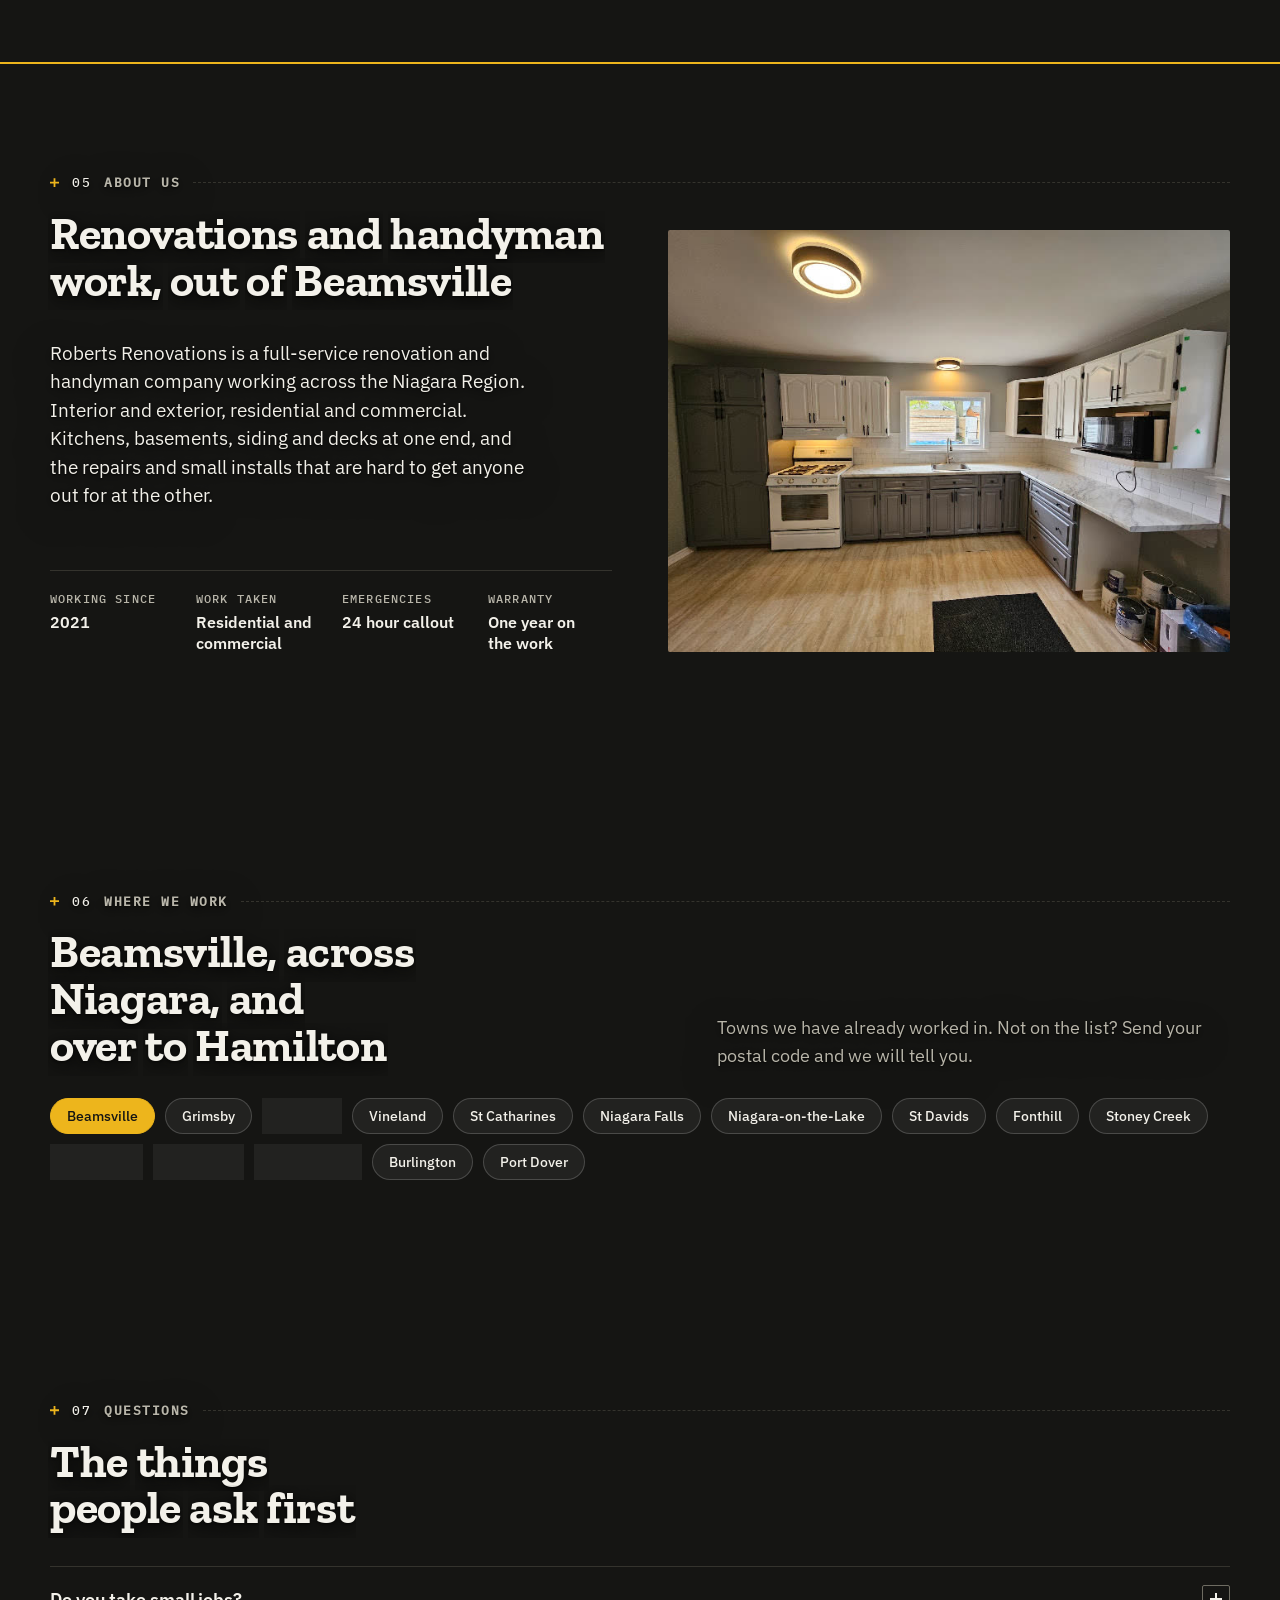
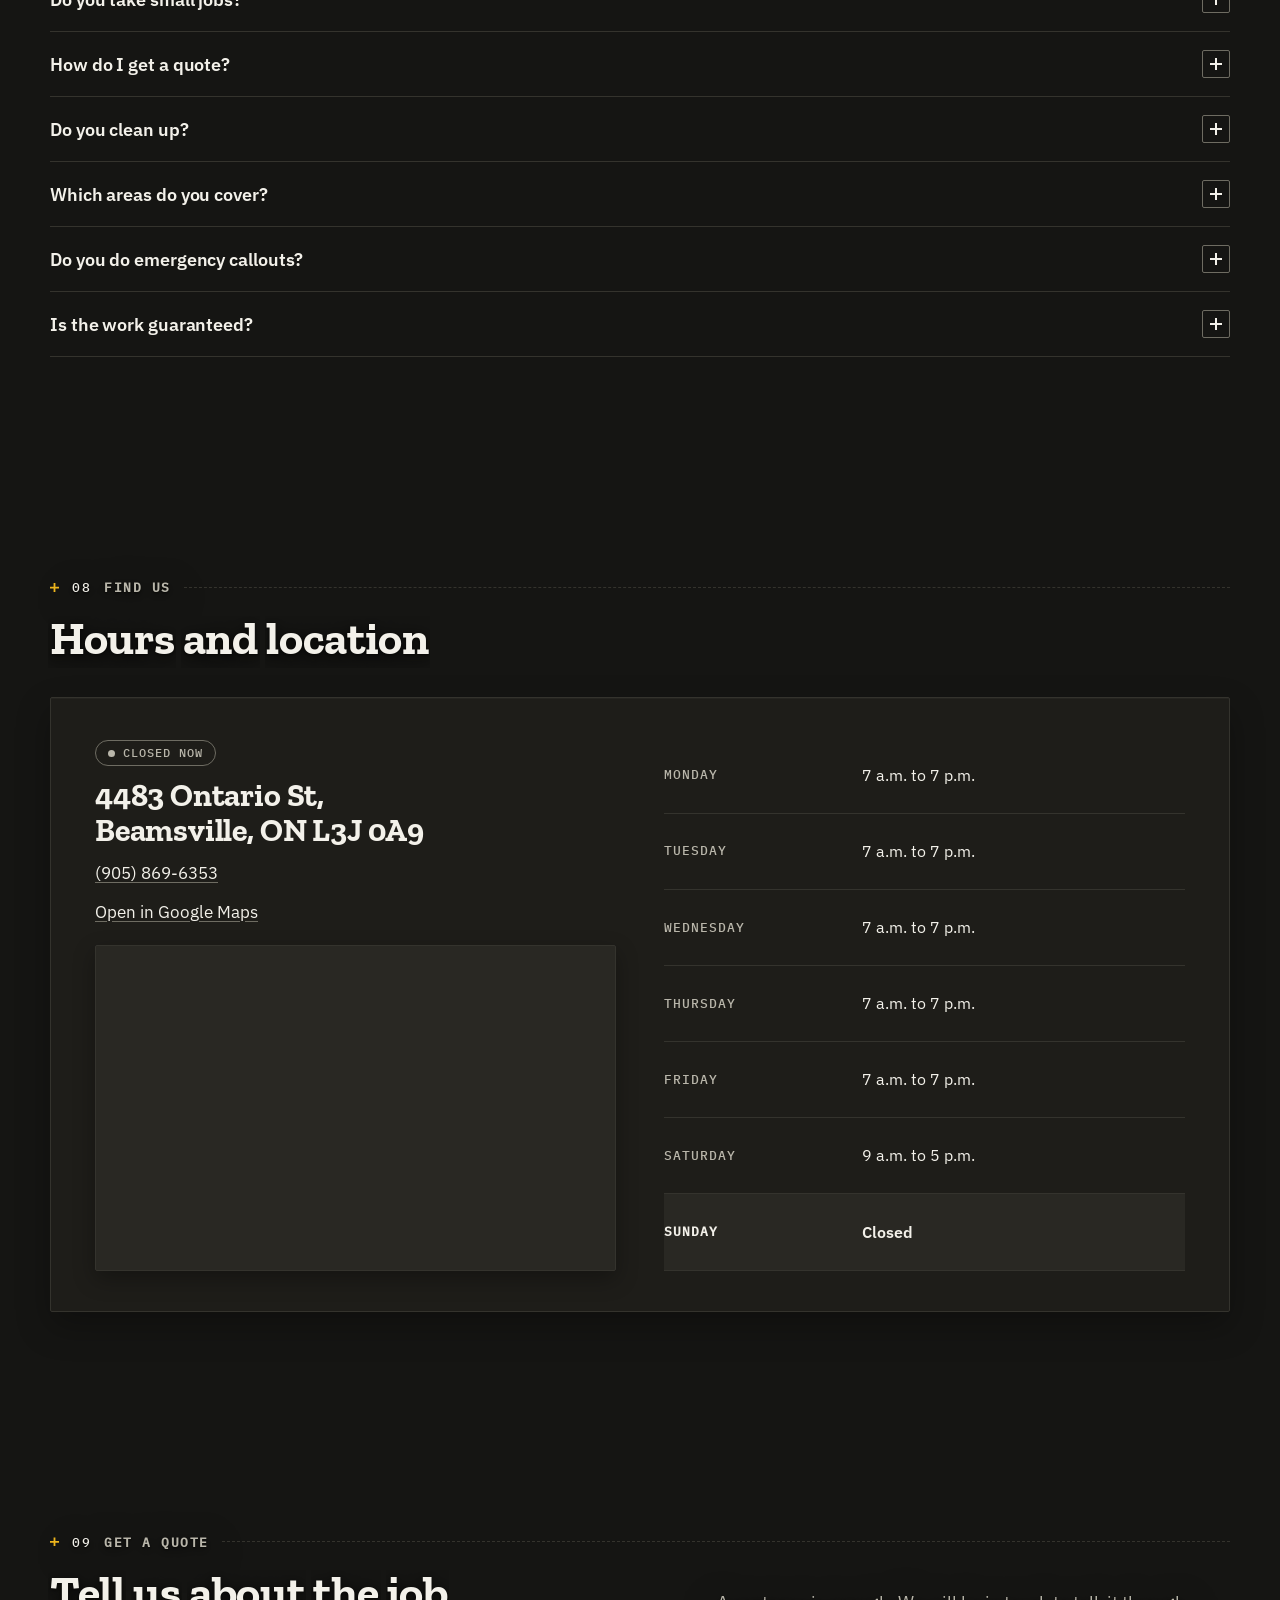
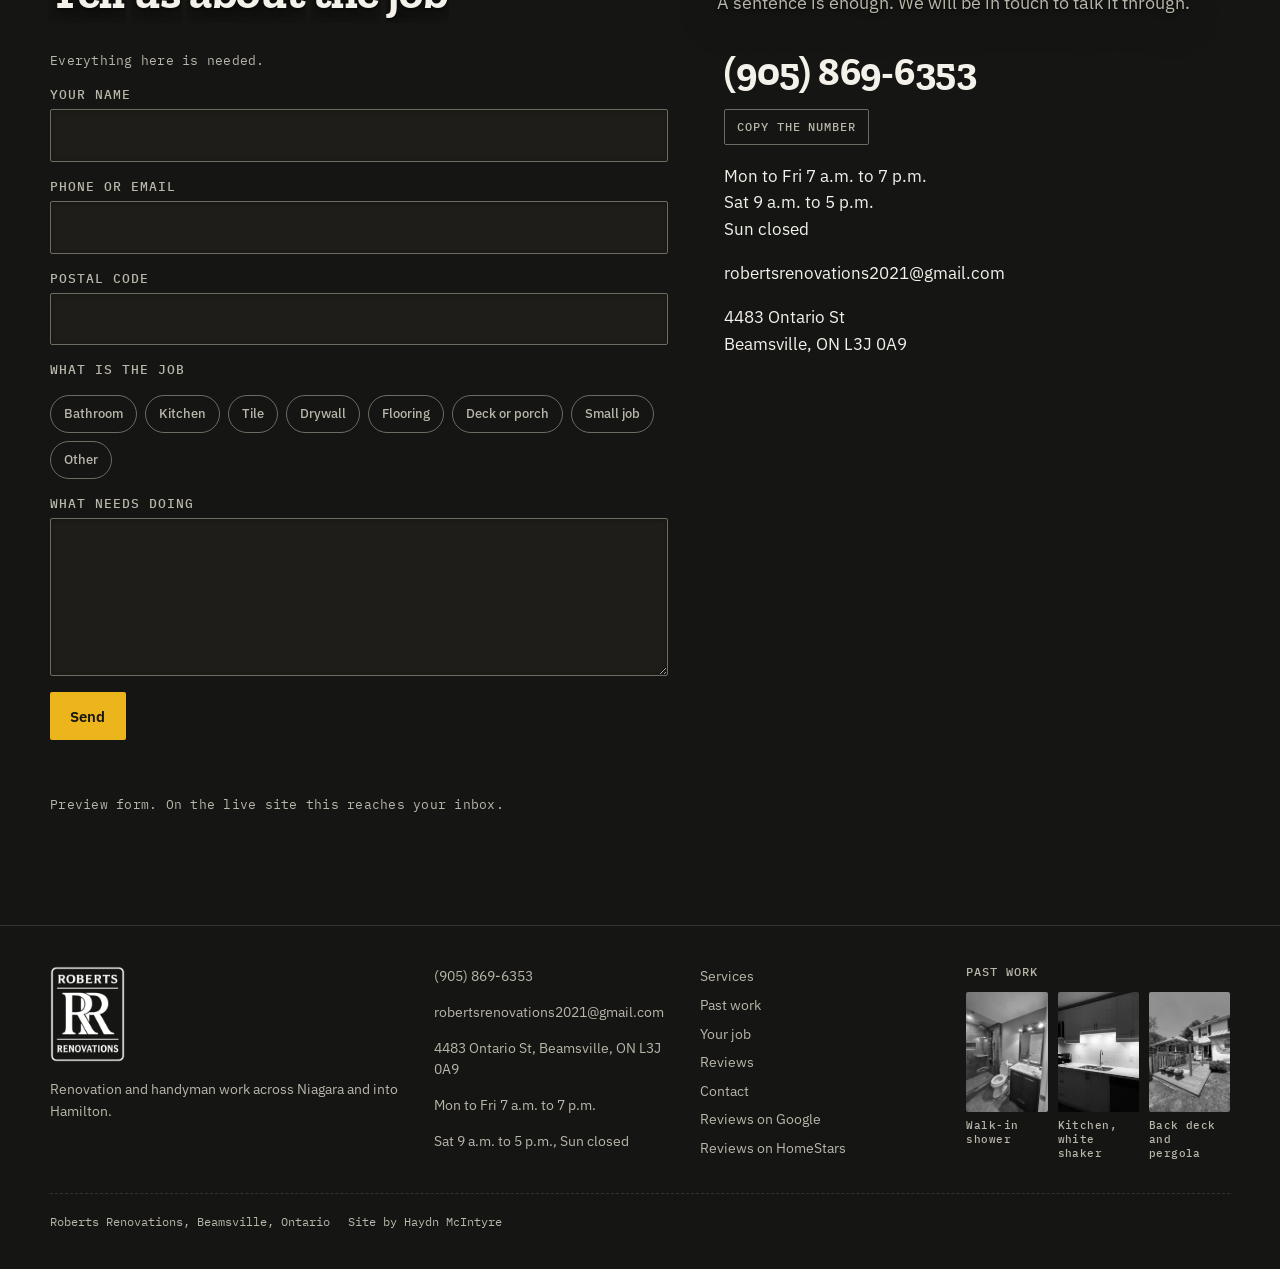
==== commit 57c8ec98: "Slow the service captions, and move the hero with them SVC_SPAN 1.05 to 1.8 screens: each caption no" ====
--- a/index.html
+++ b/index.html
@@ -25,11 +25,11 @@
 <link rel="apple-touch-icon" href="apple-touch-icon.png?v=3">
 <link rel="manifest" href="site.webmanifest">
 <link rel="preload" href="fonts/zilla-slab-700.woff2" as="font" type="font/woff2" crossorigin>
-<link rel="stylesheet" href="site.css?v=19">
+<link rel="stylesheet" href="site.css?v=20">
 <script src="occlude.js?v=3" defer></script>
 <script src="reviews-slider.js?v=1" defer></script>
 <script src="carousel.js?v=4" defer></script>
-<script src="script.js?v=28" defer></script>
+<script src="script.js?v=29" defer></script>
 <script src="motion.js?v=3" defer></script>
 <script type="application/ld+json">
 {
--- a/site.css
+++ b/site.css
@@ -209,7 +209,7 @@
    for the first third of the page. The first third of the film is an empty lot and a dig, which
    is the least visually eventful part of it, so the two problems compounded. At 420 a screen of
    scrolling advances the build about a third. Keep INTRO.full in script.js in step with this. */
-.film-scroll{position:relative;height:185svh}
+.film-scroll{position:relative;height:255svh}
 .film-stage{position:sticky;top:0;height:100svh;overflow:hidden;background:#1c1b17}
 .film-poster,.film-video{position:absolute;inset:0;width:100%;height:100%;object-fit:cover;object-position:50% 50%}
 .film-poster{opacity:1;transition:opacity .6s}
@@ -3384,3 +3384,17 @@
   font-size:clamp(24px,6.4vw,34px);
   padding:11px 0;
 }
+
+/* 185svh to 255svh, and it is not a free number: it is tied to SVC_SPAN in
+   script.js, which went from 1.05 to 1.8 screens because the captions were
+   running past too fast to read.
+
+   The tie is the handover. The heading of the first section lands at
+   (height/100 - 1) + 0.127 screens, and it should land while the last
+   caption is about half faded, which is at 0.93 * SVC_SPAN. Solve for the
+   height and you get 100 * (0.93 * SVC_SPAN + 0.873). At 1.8 that is 255.
+
+   So these two move together or the gap comes back. Slow the captions
+   without lengthening the hero and the section arrives before they have
+   finished; lengthen the hero without slowing them and there is dead
+   scroll after the last one, which is exactly what was reported before. */
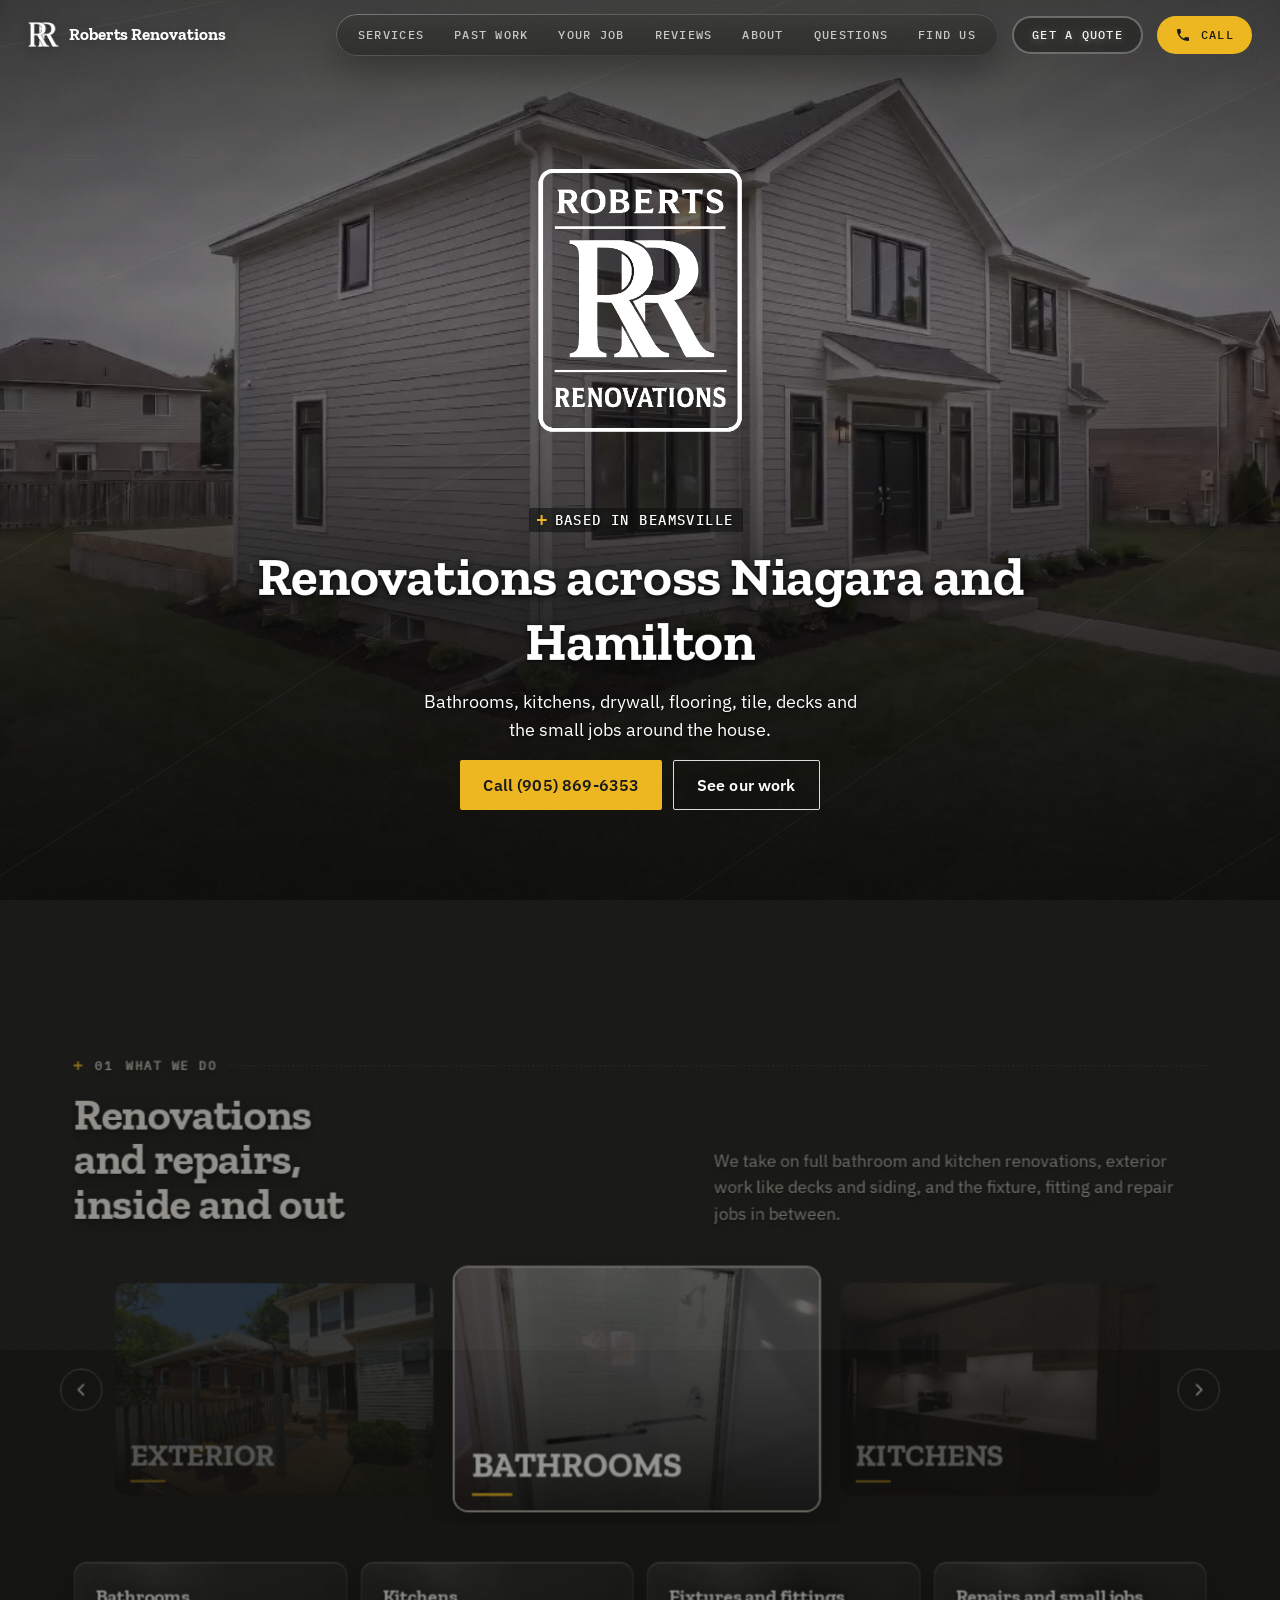
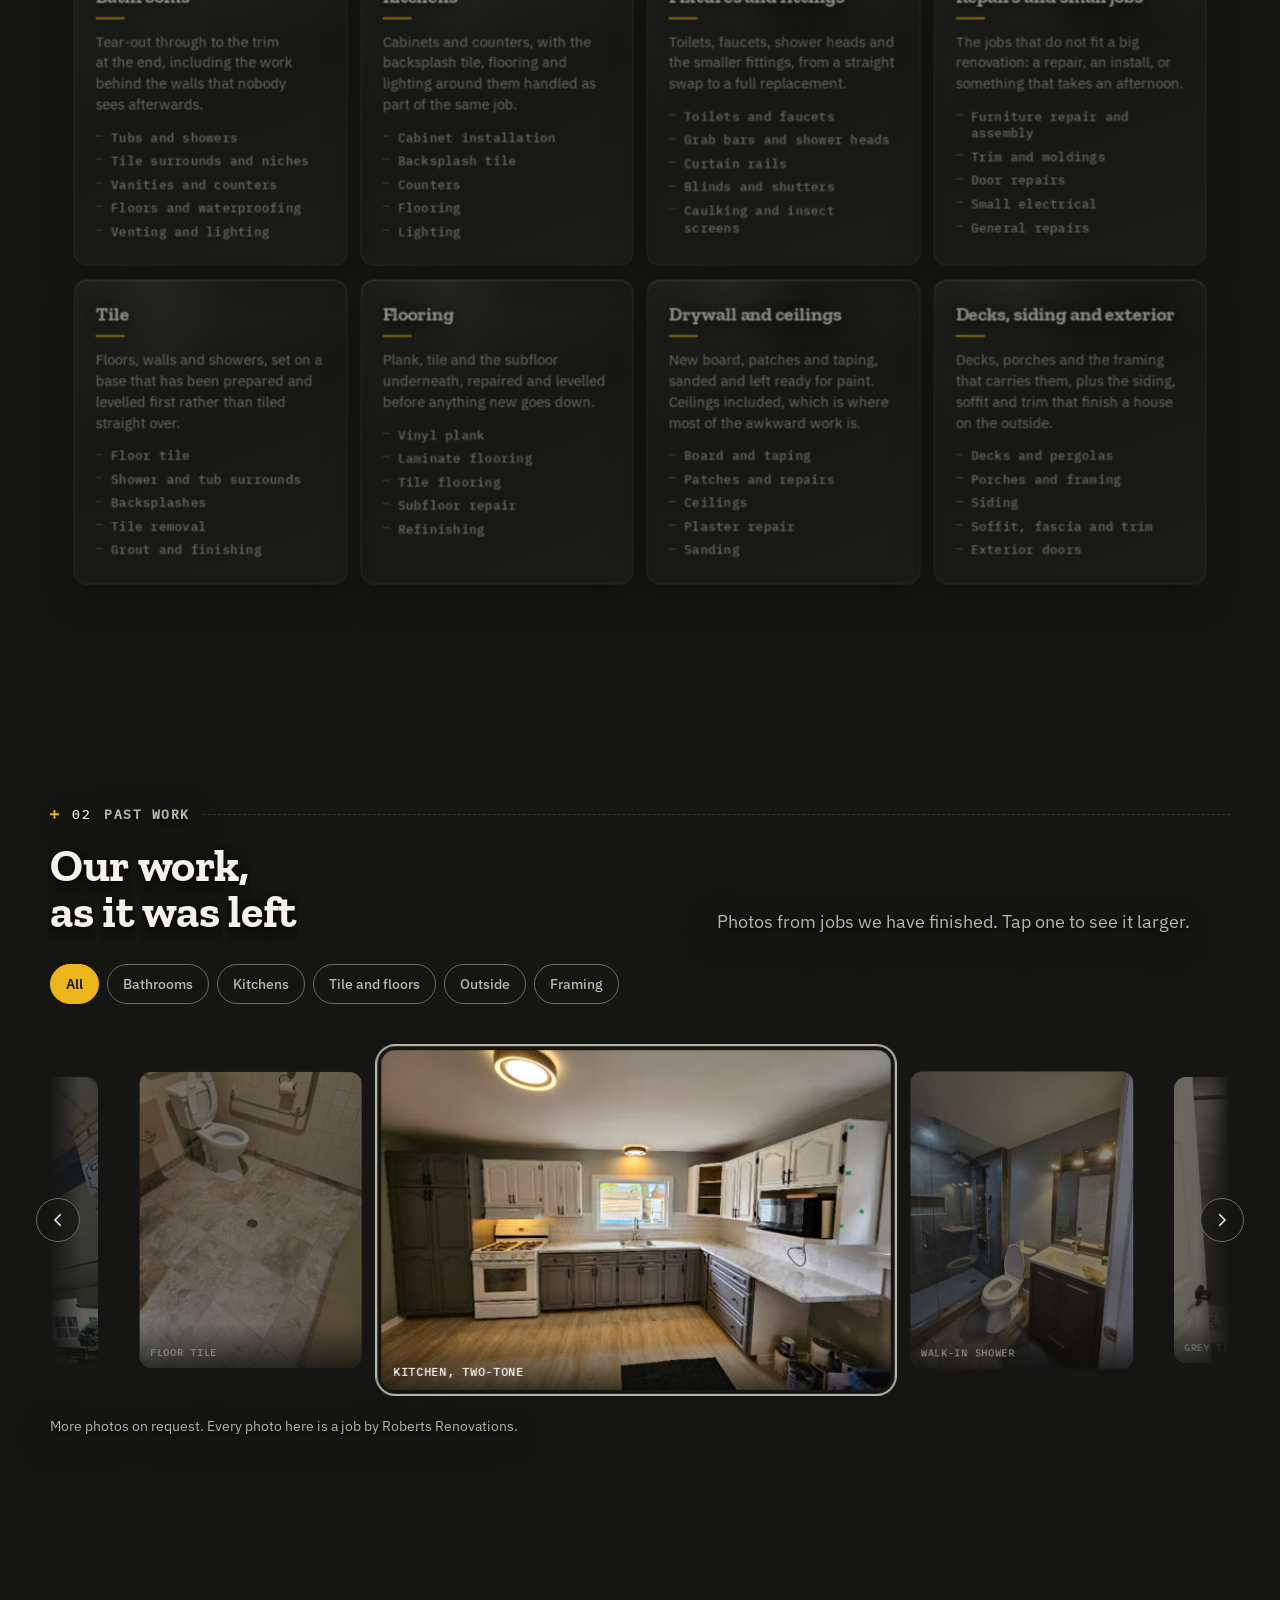
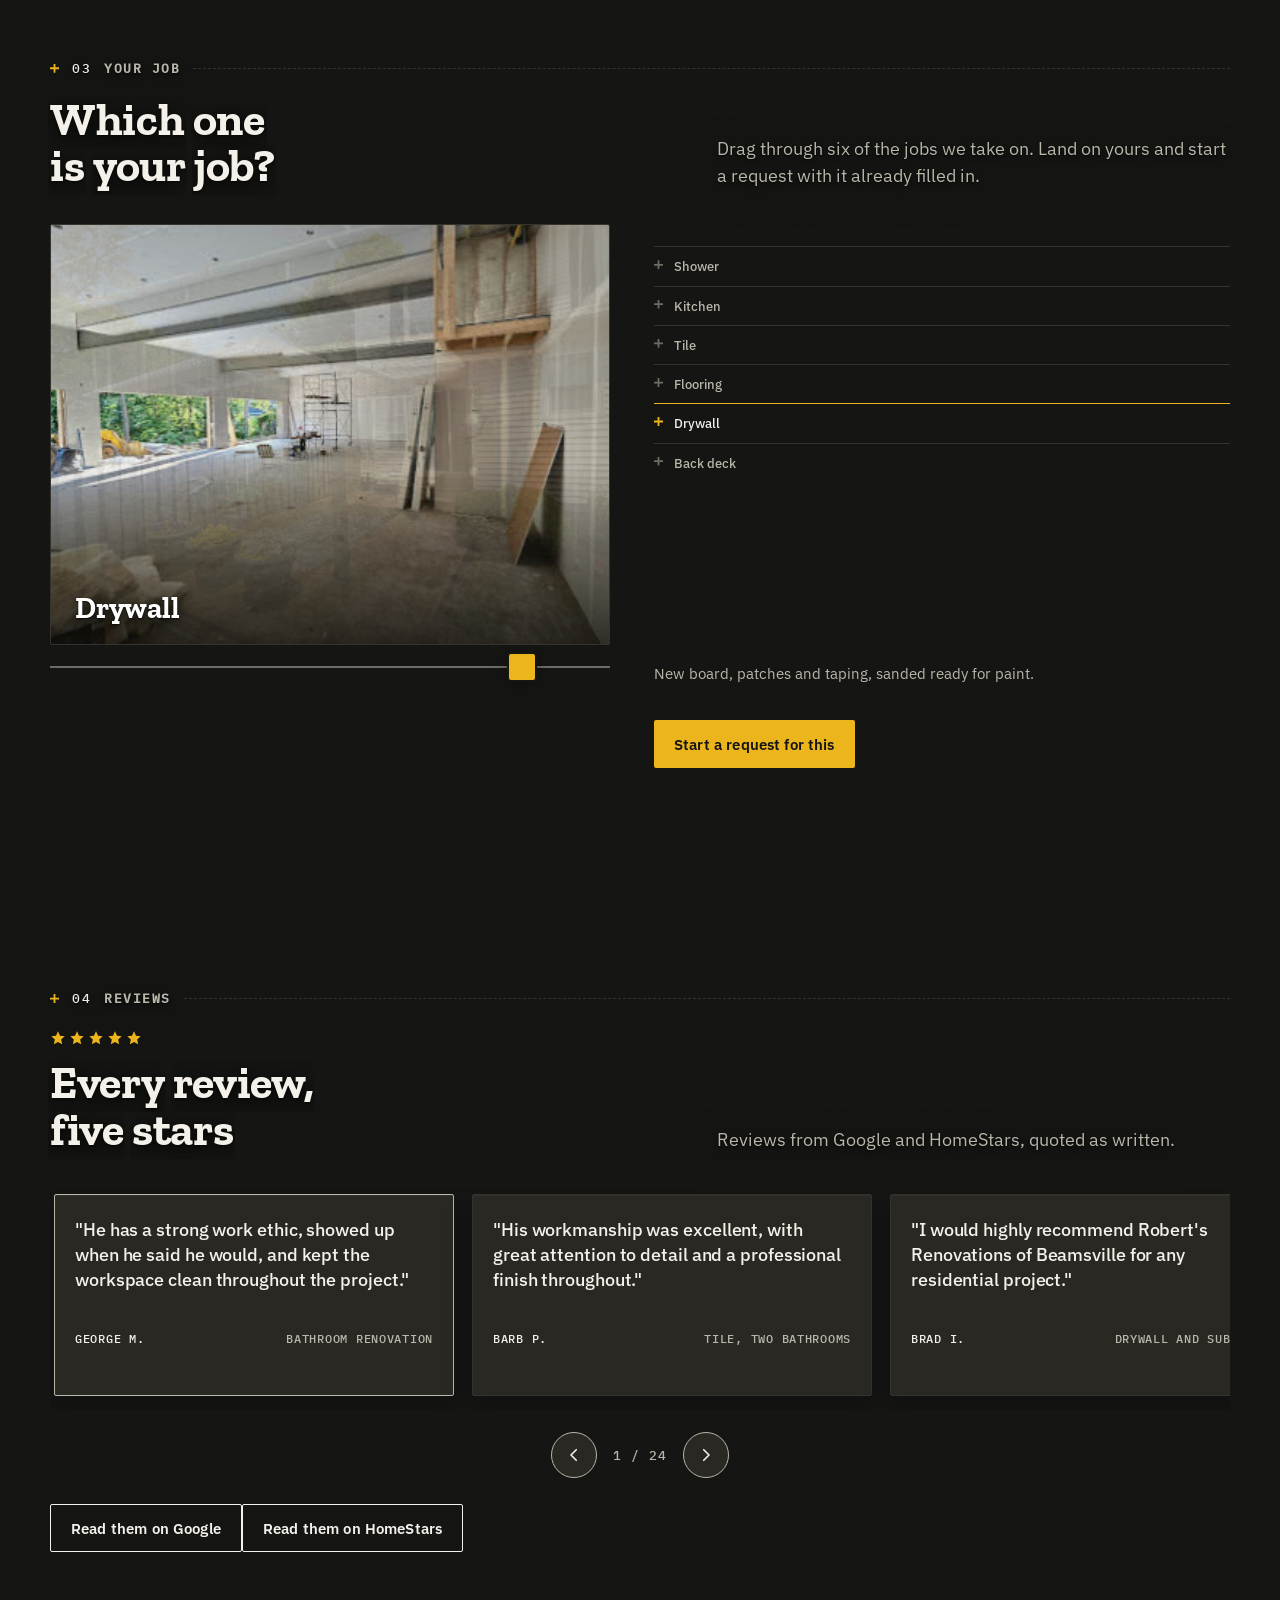
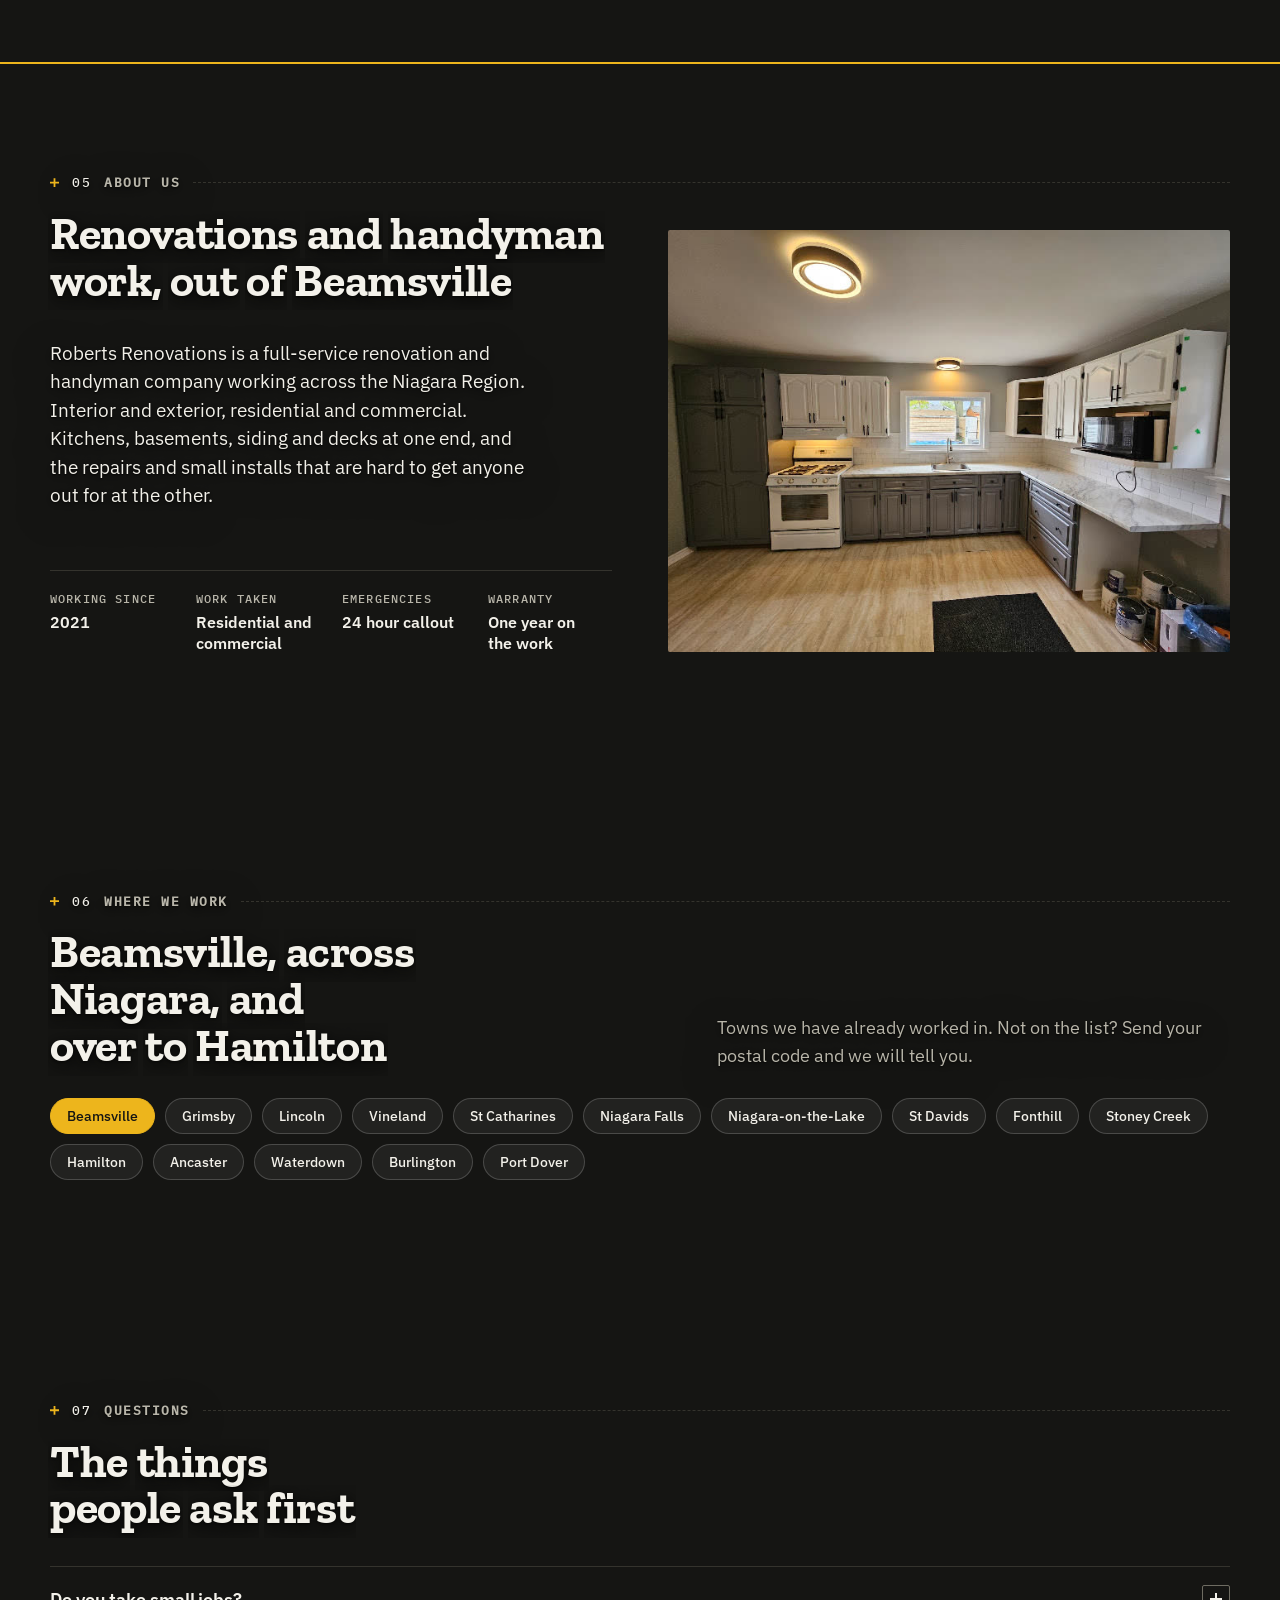
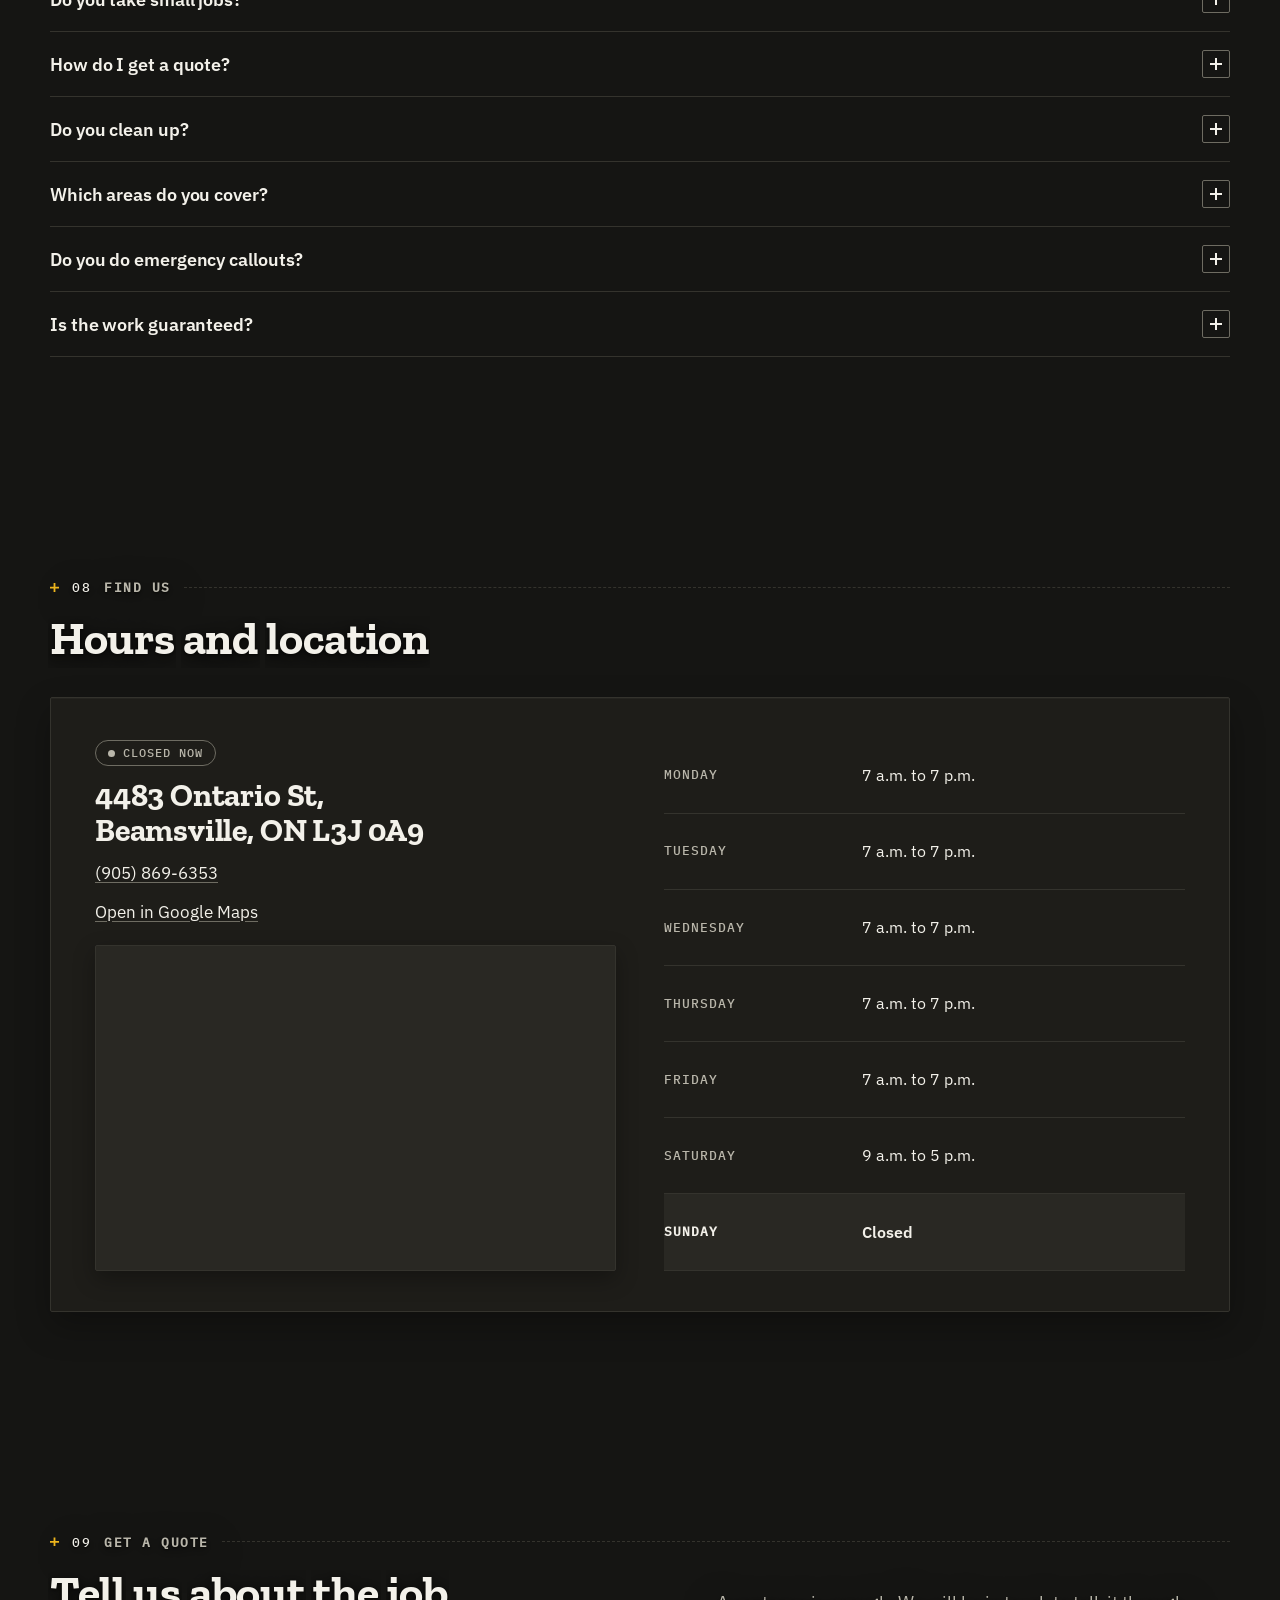
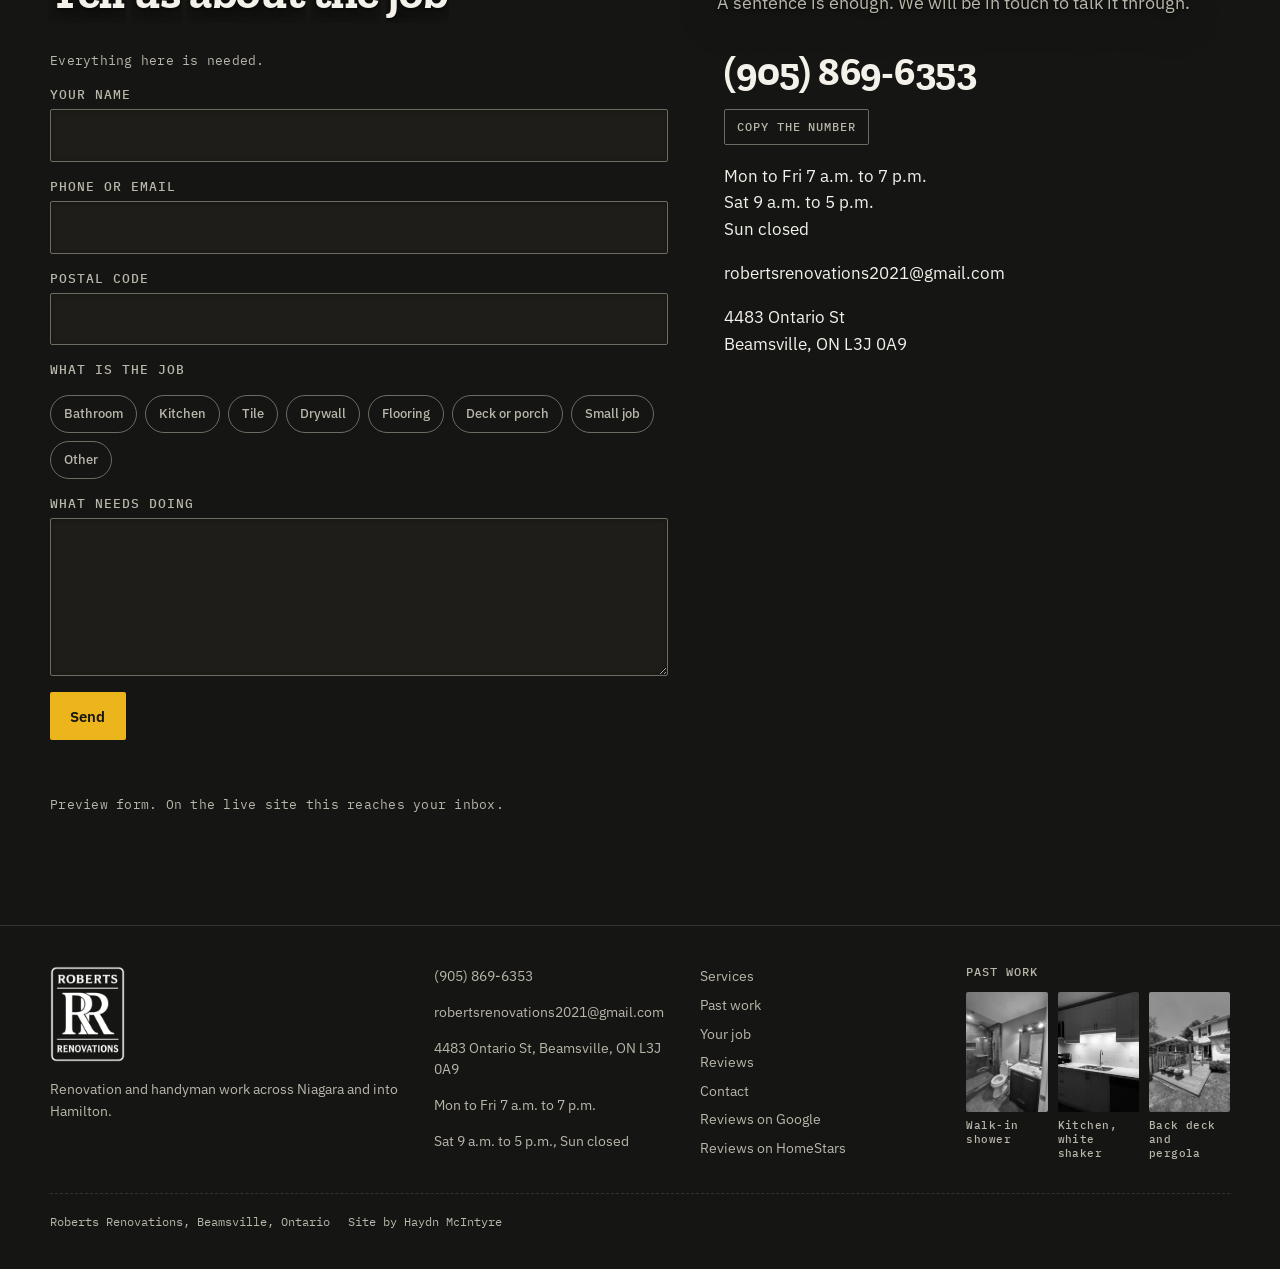
==== commit 4dd5a073: "The carousel arrows were unreachable, and the services swipe was hijacked TWO bugs reported as one. " ====
--- a/index.html
+++ b/index.html
@@ -25,10 +25,10 @@
 <link rel="apple-touch-icon" href="apple-touch-icon.png?v=3">
 <link rel="manifest" href="site.webmanifest">
 <link rel="preload" href="fonts/zilla-slab-700.woff2" as="font" type="font/woff2" crossorigin>
-<link rel="stylesheet" href="site.css?v=20">
+<link rel="stylesheet" href="site.css?v=21">
 <script src="occlude.js?v=3" defer></script>
 <script src="reviews-slider.js?v=1" defer></script>
-<script src="carousel.js?v=4" defer></script>
+<script src="carousel.js?v=5" defer></script>
 <script src="script.js?v=29" defer></script>
 <script src="motion.js?v=3" defer></script>
 <script type="application/ld+json">
--- a/site.css
+++ b/site.css
@@ -3398,3 +3398,52 @@
    without lengthening the hero and the section arrives before they have
    finished; lengthen the hero without slowing them and there is dead
    scroll after the last one, which is exactly what was reported before. */
+
+/* ================================================================ the carousel arrows, and the swipe
+   Two separate bugs, both reported as "the What we do carousel is broken",
+   and the second one is why only that carousel looked broken.
+
+   1. THE ARROWS WERE UNDER THE CELLS. ".car-btn" is position:absolute with
+      no z-index, and carousel.js inserts both buttons BEFORE the scroller in
+      the strip so keyboard users reach them before tabbing through every
+      tile. ".car-view" carries a mask-image, and a mask other than none
+      makes an element a stacking context, so the view and everything in it
+      paints in tree order AFTER the two buttons. Hit testing is the reverse
+      of paint order, so a tap at an arrow never reached the button at all.
+      On a phone the arrows sit at left:2px / right:2px, fully inside the
+      scroller's box, so they were 100% unreachable there.
+
+      This affected BOTH carousels equally. It only looked like a services
+      problem because of what sits underneath: a services cell is a live
+      <a href="#work">, and script.js has a delegated a[href^="#"] handler
+      that smooth-scrolls the page, so the missed tap visibly threw you down
+      to the Past work section. Under a work cell is a lightbox button, which
+      fails quietly.
+
+      z-index rather than moving the buttons back after the view, because the
+      DOM order is deliberate: it is what puts the arrows early in the tab
+      order instead of behind eighteen cells.
+
+   2. THE SWIPE. There is no drag-to-scroll code in carousel.js at all; both
+      strips move only by the browser's own touch pan of .car-view. So
+      anything that pre-empts that gesture stops the strip dead, with no JS
+      fallback to take over. On the services strip every pixel of every cell
+      is inside a link: the wash pseudo-element covers the tile edge to edge
+      with no pointer-events:none, and the word on top is selectable text. A
+      link drag, an iOS long-press preview and a text selection all compete
+      with the pan. The work cells are buttons, which is the whole of the
+      difference.
+
+      touch-action is deliberately NOT set here. Pinning it to pan-x would
+      stop the page scrolling vertically when a finger starts on the strip,
+      which is a worse bug than the one being fixed.
+   ---------------------------------------------------------------------- */
+.car-btn{ z-index:2; }
+.car-track .car-cell a,
+.car-track .car-cell img,
+.car-track .car-cell span{
+  -webkit-user-drag:none;
+  -webkit-touch-callout:none;
+  user-select:none;
+  -webkit-user-select:none;
+}
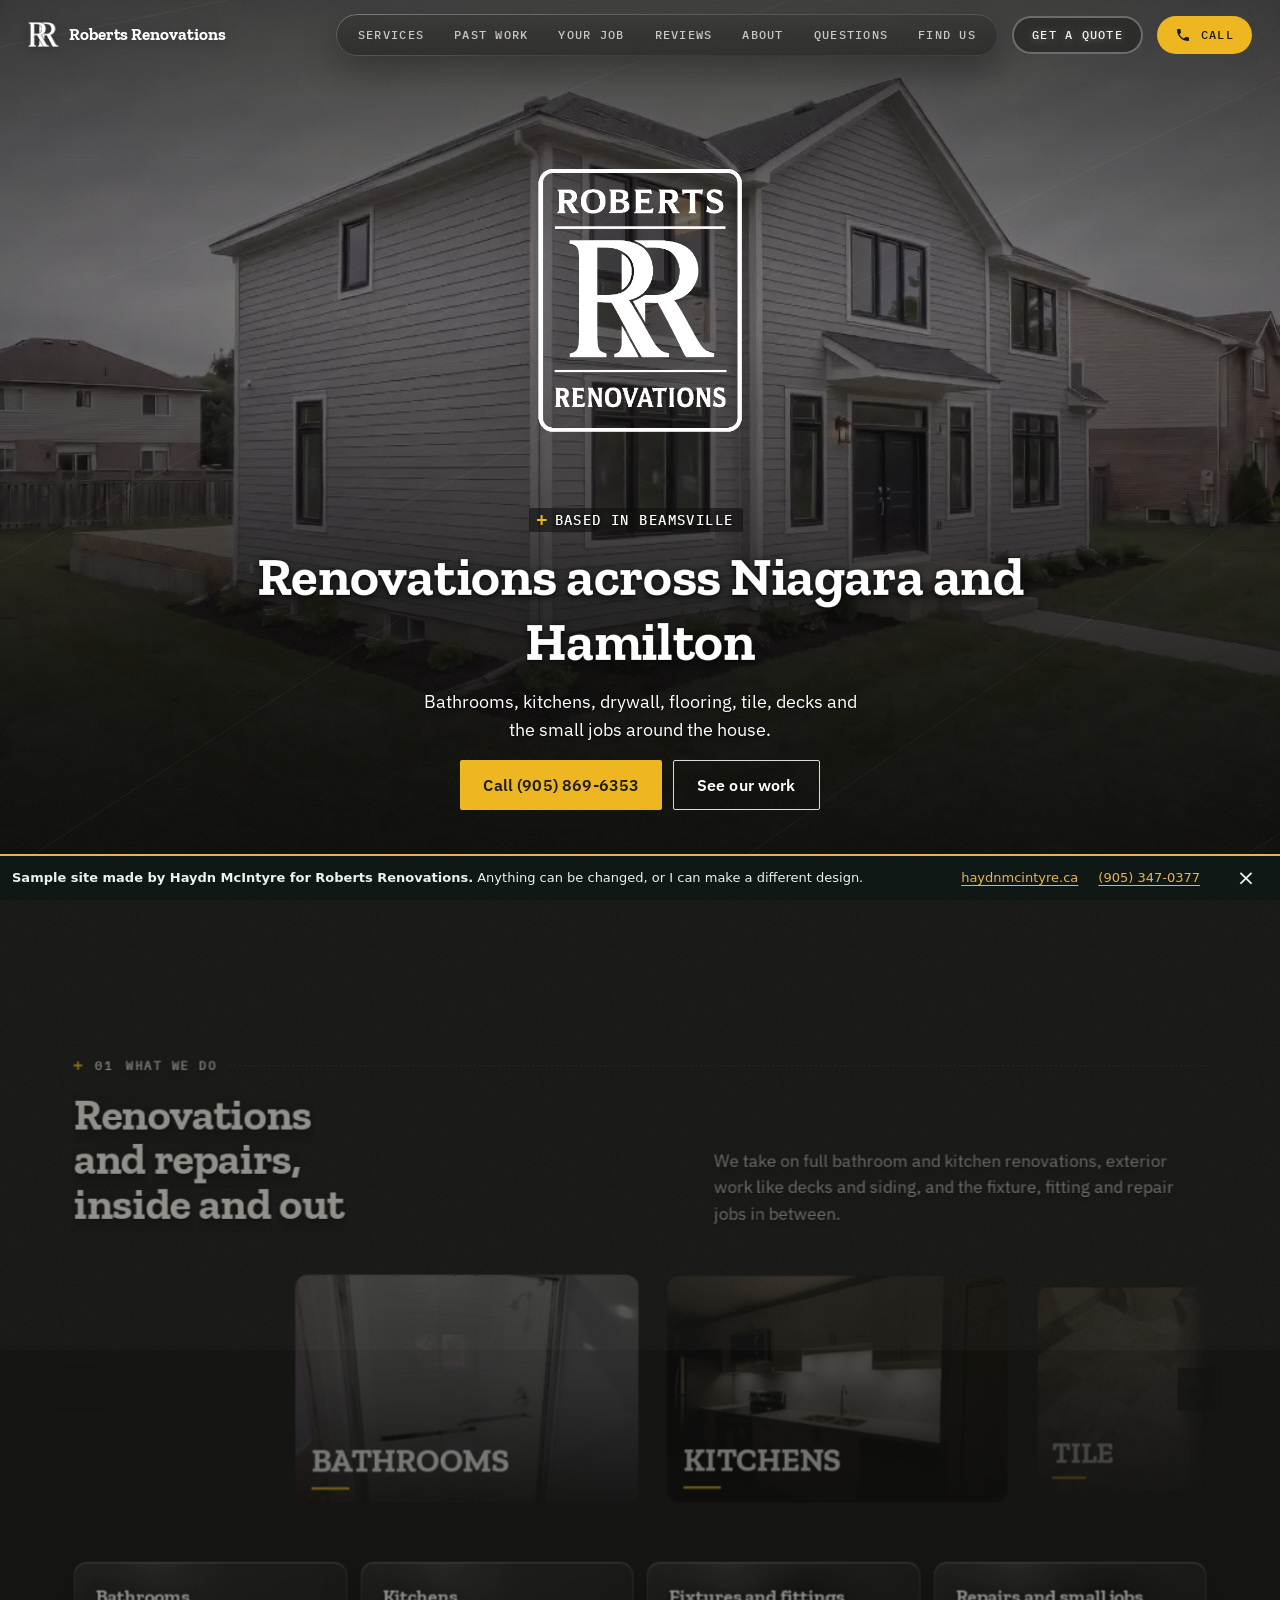
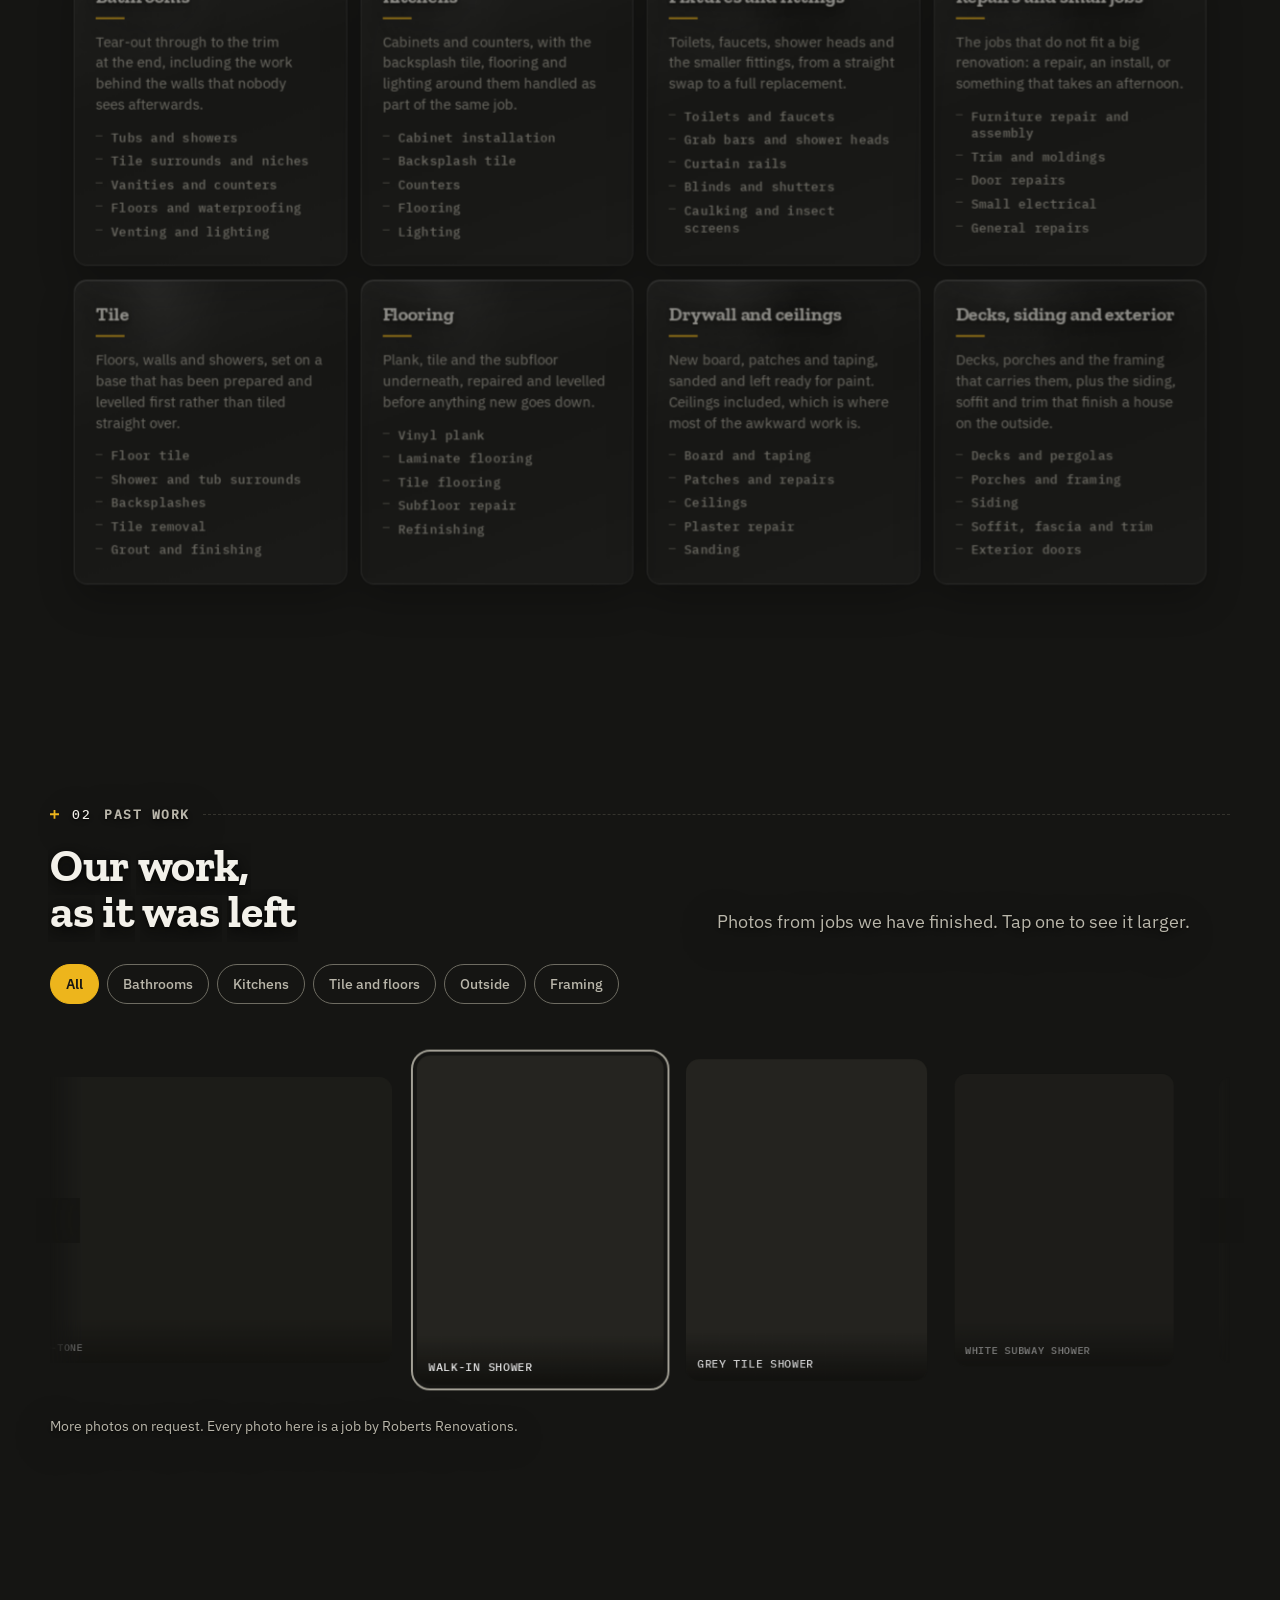
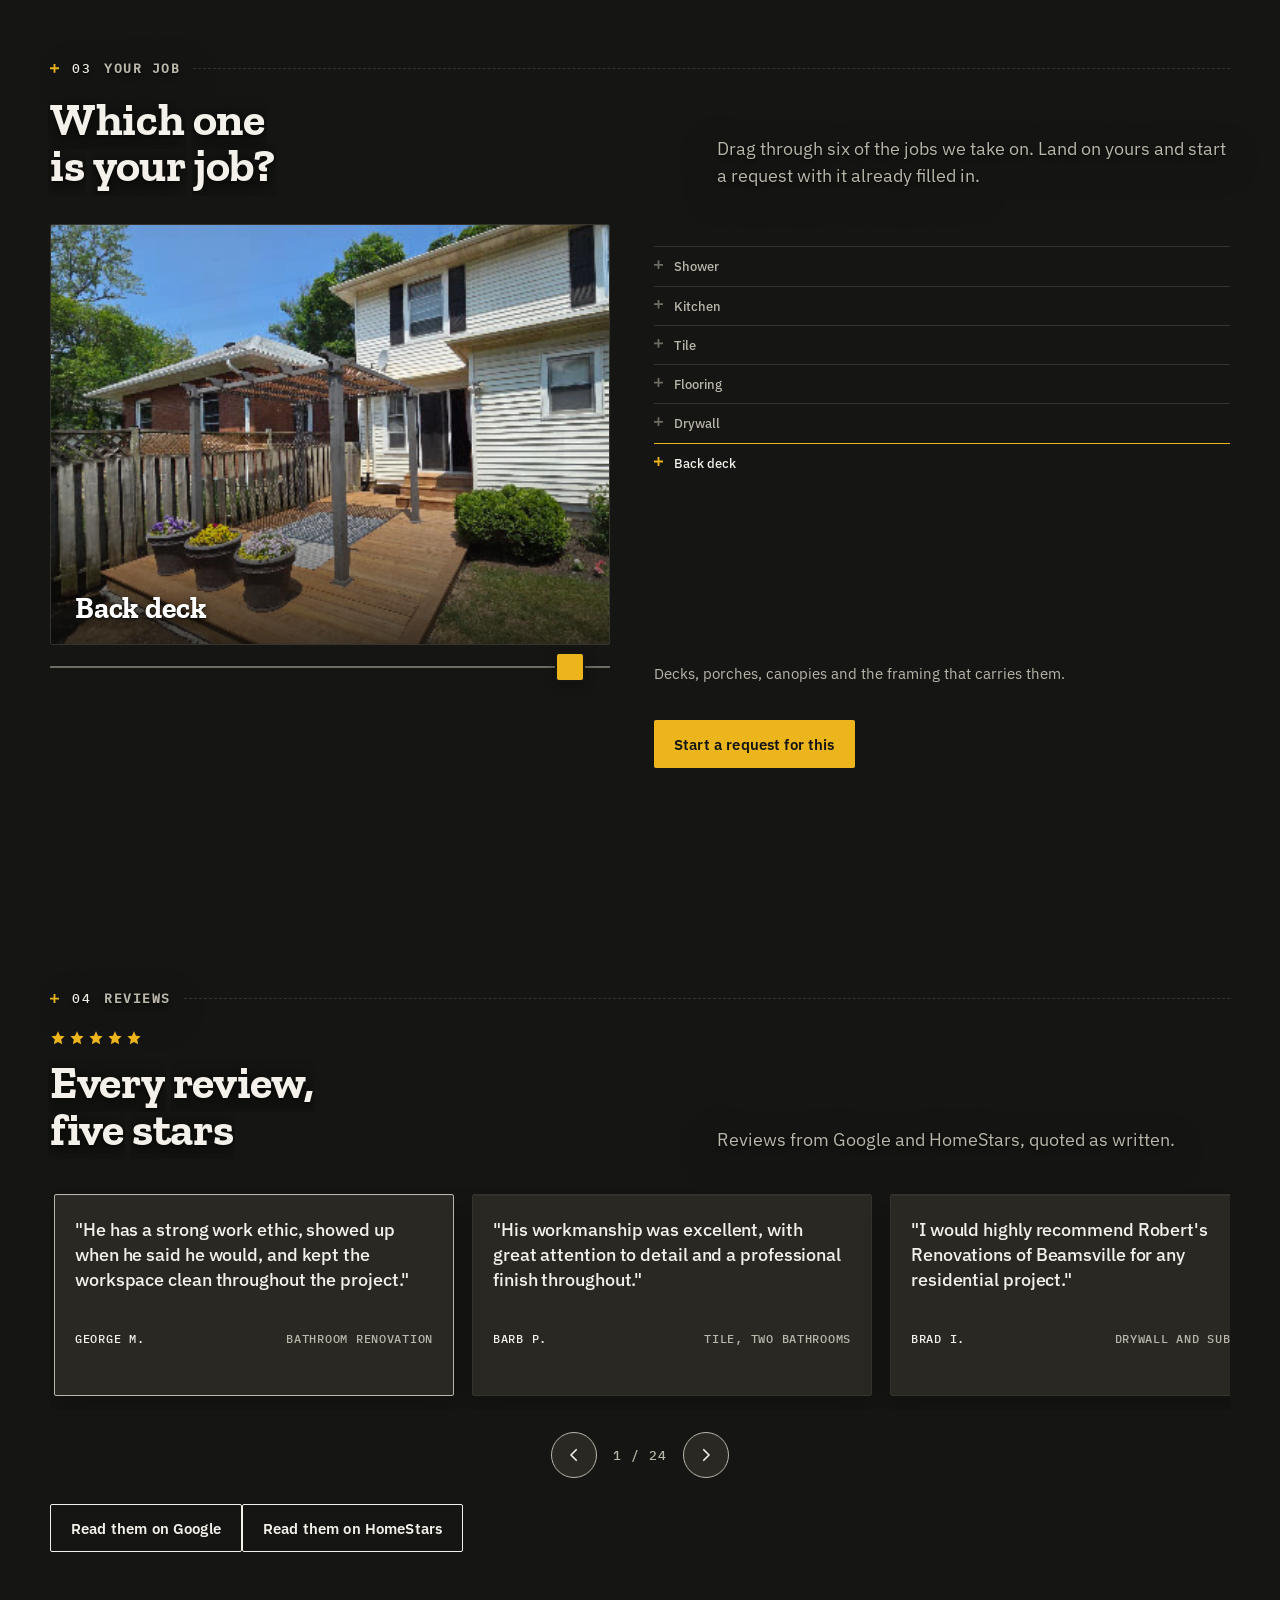
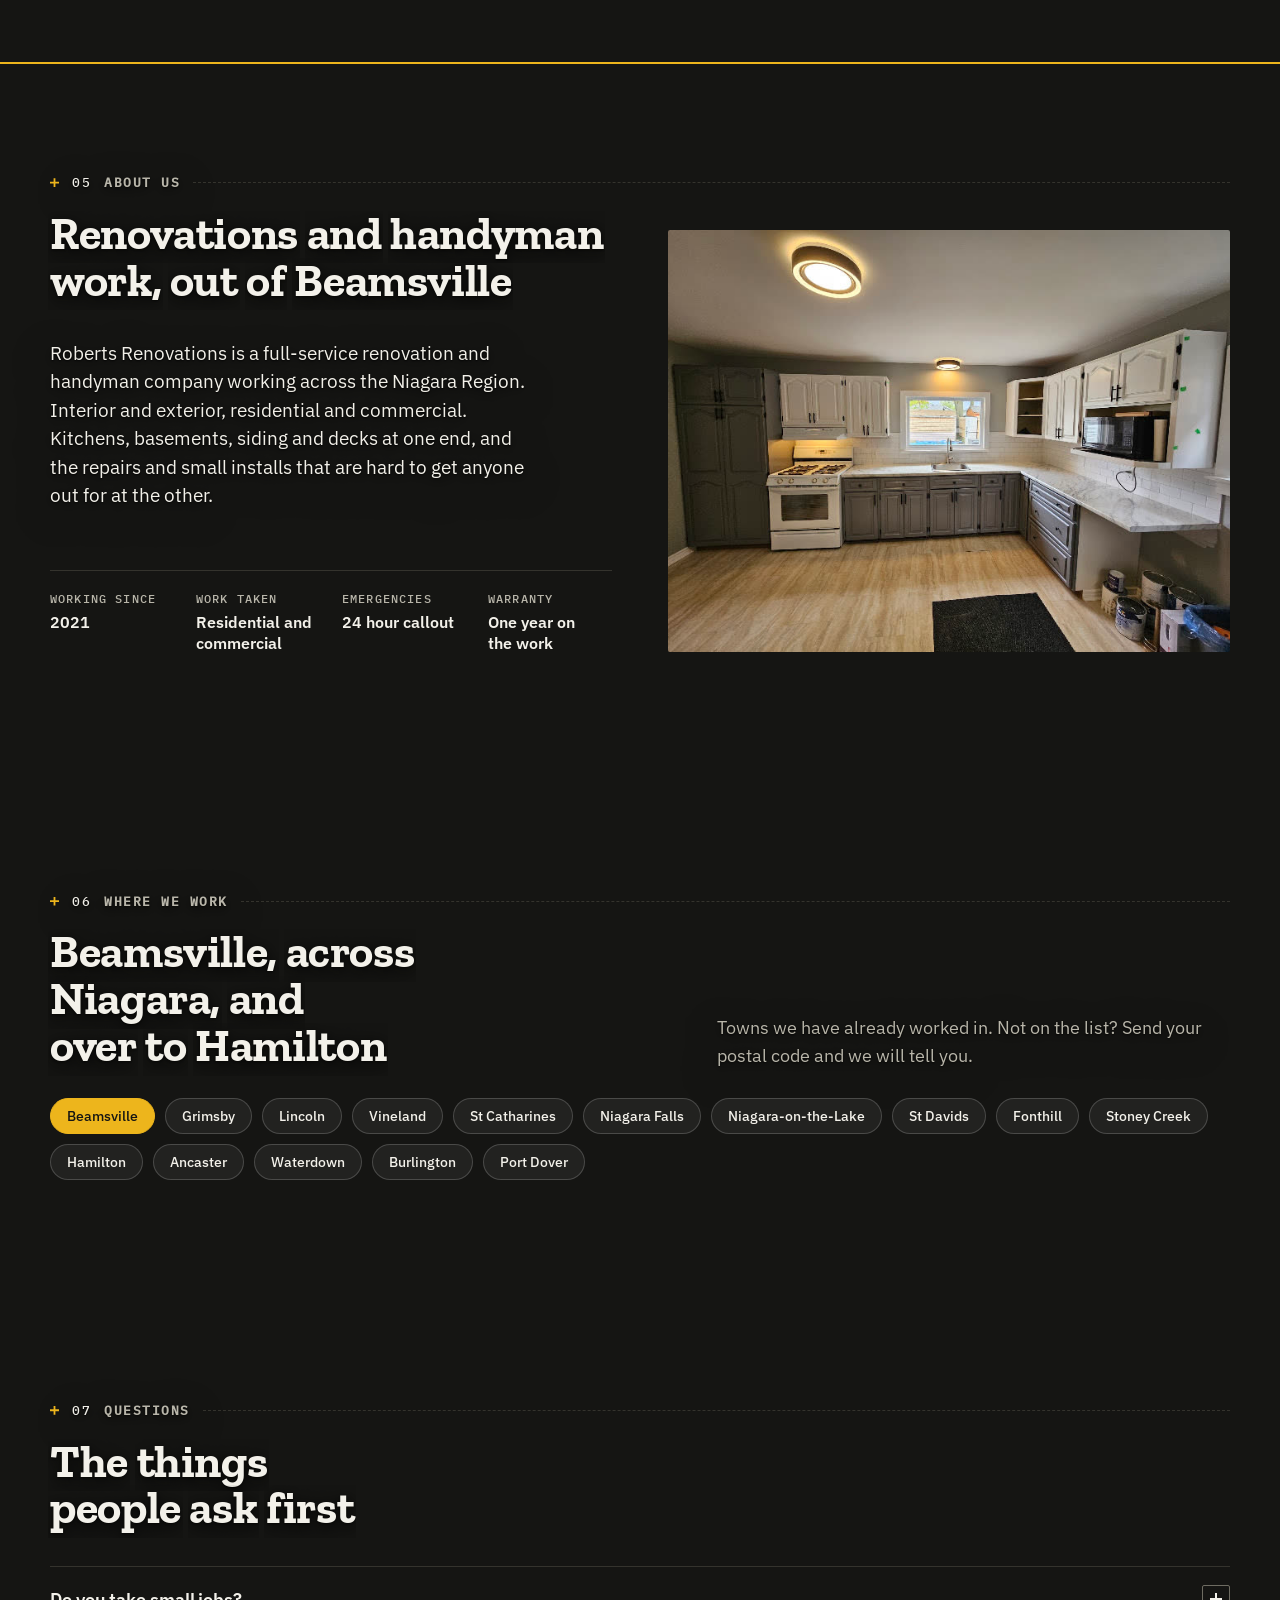
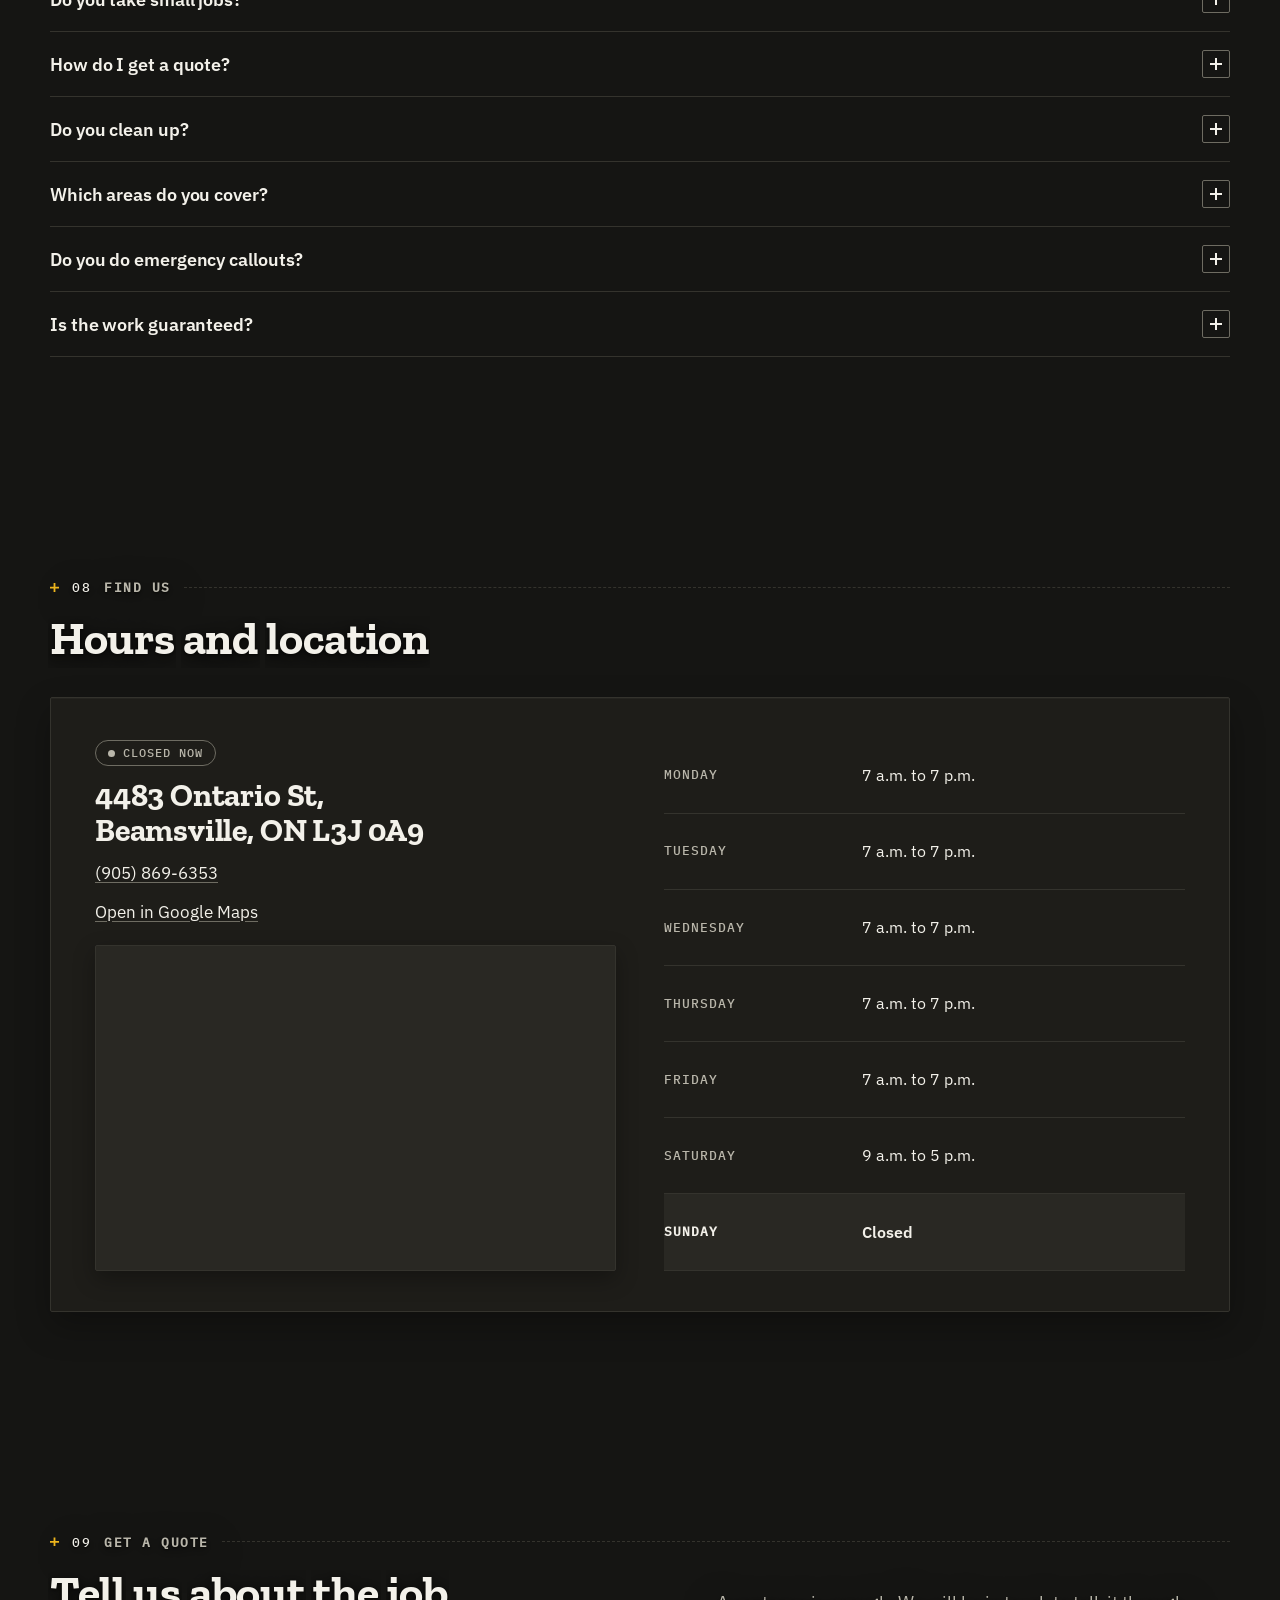
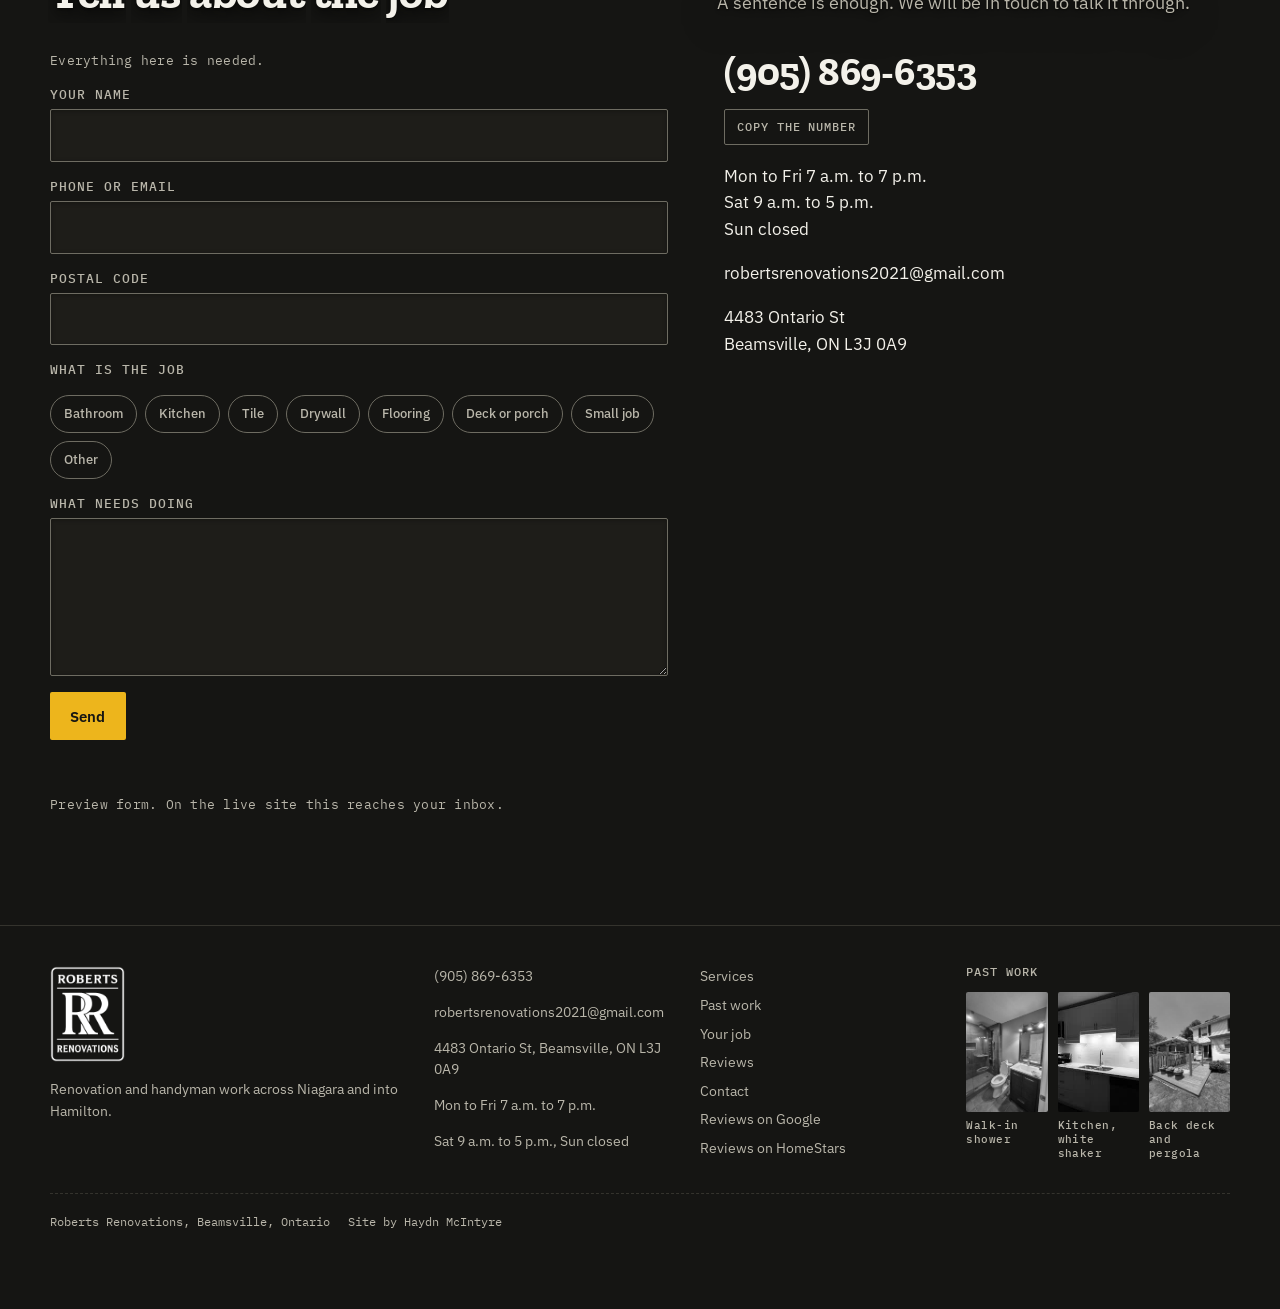
==== commit 05ba56c3: "Add the sample site bar Co-Authored-By: Claude Opus 5.5 <noreply@anthropic.com>" ====
--- a/index.html
+++ b/index.html
@@ -699,5 +699,6 @@
   <a class="btn btn-primary" href="tel:+19058696353">Call (905) 869-6353</a>
   <a class="btn btn-outline" href="#contact">Quote</a>
 </div>
+<link rel="stylesheet" href="mockup-bar.css"><script src="mockup-bar.js" data-business="Roberts Renovations" defer></script>
 </body>
 </html>
--- a/mockup-bar.css
+++ b/mockup-bar.css
@@ -0,0 +1,20 @@
+.mb{position:fixed;left:0;right:0;bottom:0;z-index:2147483000;box-sizing:border-box;display:flex;flex-wrap:wrap;align-items:center;column-gap:16px;min-height:44px;margin:0;padding:0 max(12px,env(safe-area-inset-right)) env(safe-area-inset-bottom) max(12px,env(safe-area-inset-left));background:#0f1815;color:#ecf1ec;border-top:2px solid #e5b457;font:13px/1.35 system-ui,-apple-system,"Segoe UI",sans-serif;text-align:left}
+.mb p{margin:0}
+.mb-t{flex:1 1 360px;padding:4px 0}
+.mb-t b{font-weight:600}
+.mb-l{display:flex;align-items:center;gap:4px}
+.mb a{display:inline-flex;align-items:center;min-height:44px;padding:0 8px;color:#e5b457;text-decoration:underline;text-underline-offset:3px;white-space:nowrap}
+.mb button{display:inline-flex;align-items:center;justify-content:center;width:44px;height:44px;margin:0;padding:0;border:0;border-radius:6px;background:none;color:#ecf1ec;font:inherit;font-size:22px;line-height:1;cursor:pointer}
+.mb a:hover,.mb button:hover{color:#f3cf7c}
+.mb a:focus-visible,.mb button:focus-visible{outline:2px solid #e5b457;outline-offset:-2px;border-radius:4px}
+html.mb-on{padding-bottom:var(--mb-h,0);scroll-padding-bottom:var(--mb-h,0)}
+@media (max-width:640px){
+.mb{font-size:12px;row-gap:0}
+.mb-t{flex-basis:100%}
+.mb-t span{position:absolute;width:1px;height:1px;overflow:hidden;clip-path:inset(50%);white-space:nowrap}
+.mb-l{flex:1}
+.mb button{margin-left:auto}
+}
+@media (prefers-reduced-motion:no-preference){.mb{animation:mb-in .4s cubic-bezier(.16,1,.3,1) backwards}}
+@keyframes mb-in{from{transform:translateY(100%)}}
+@media print{.mb{display:none}}
